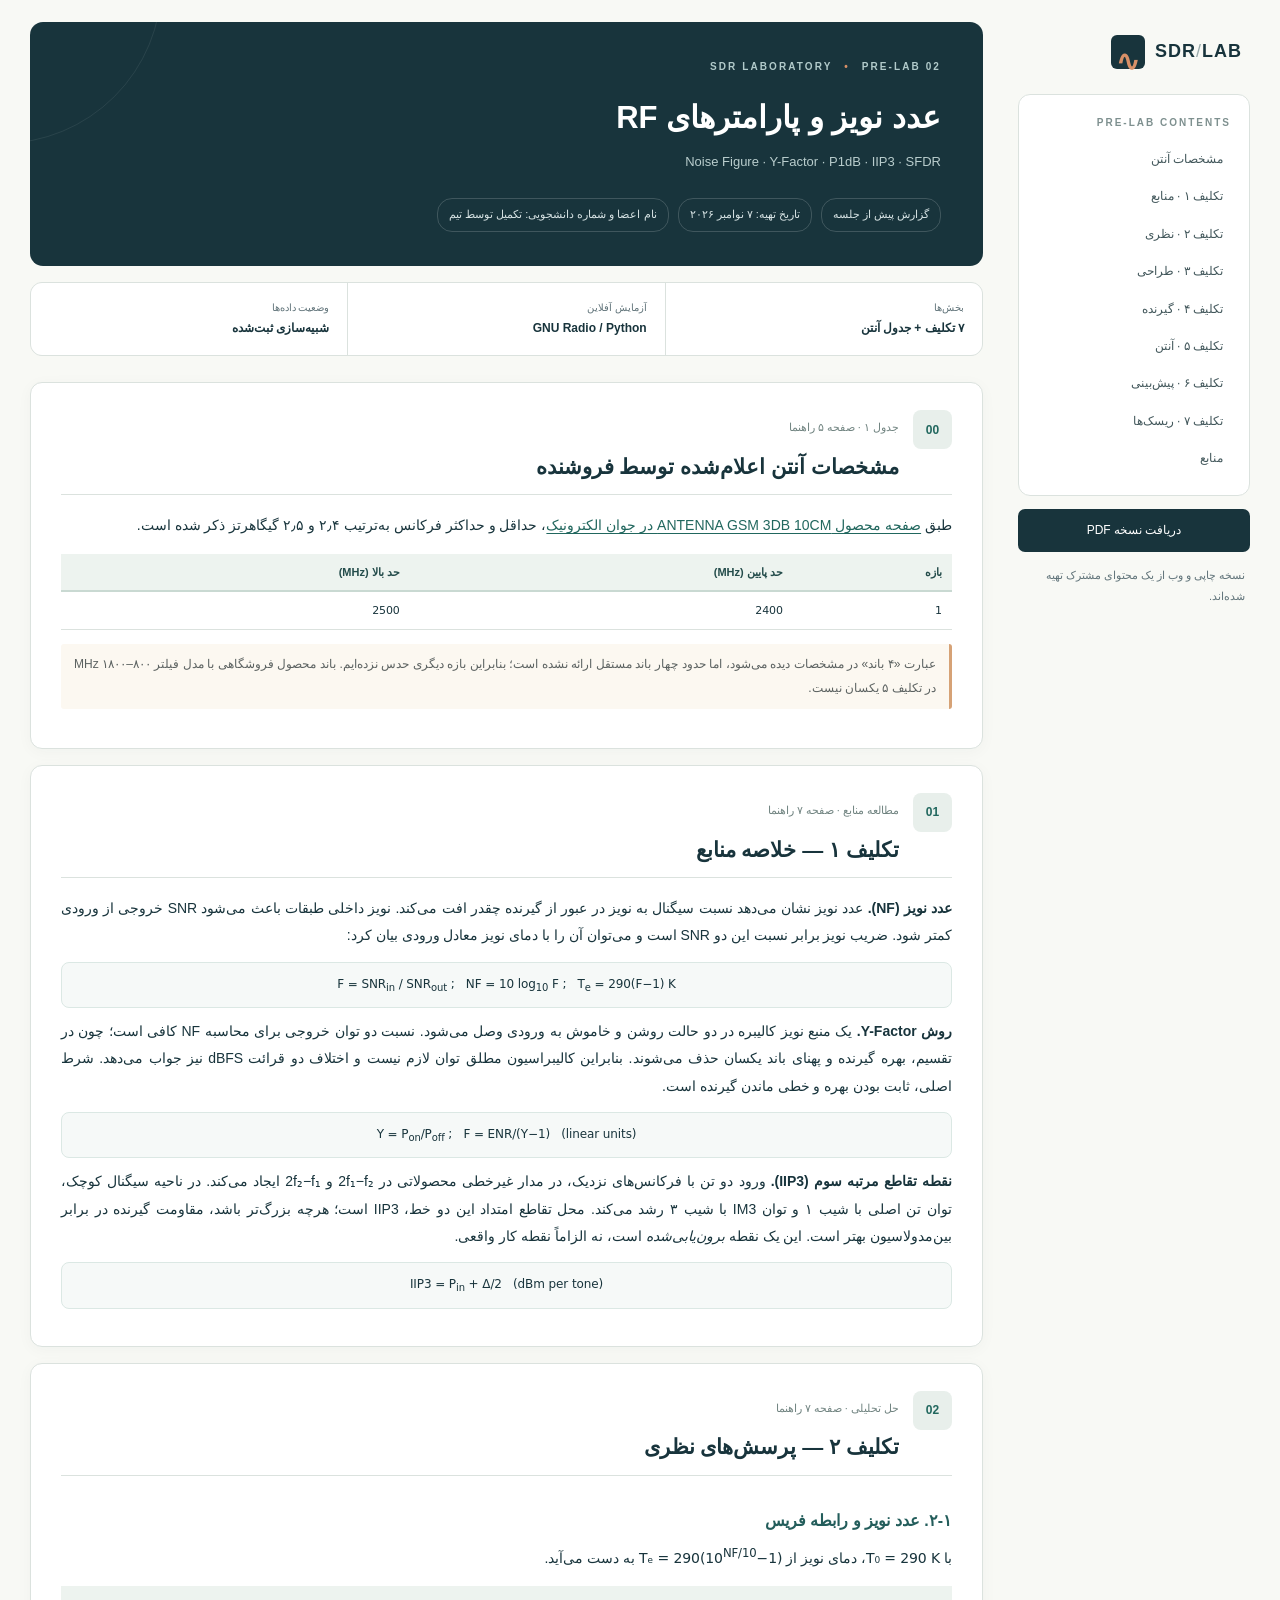
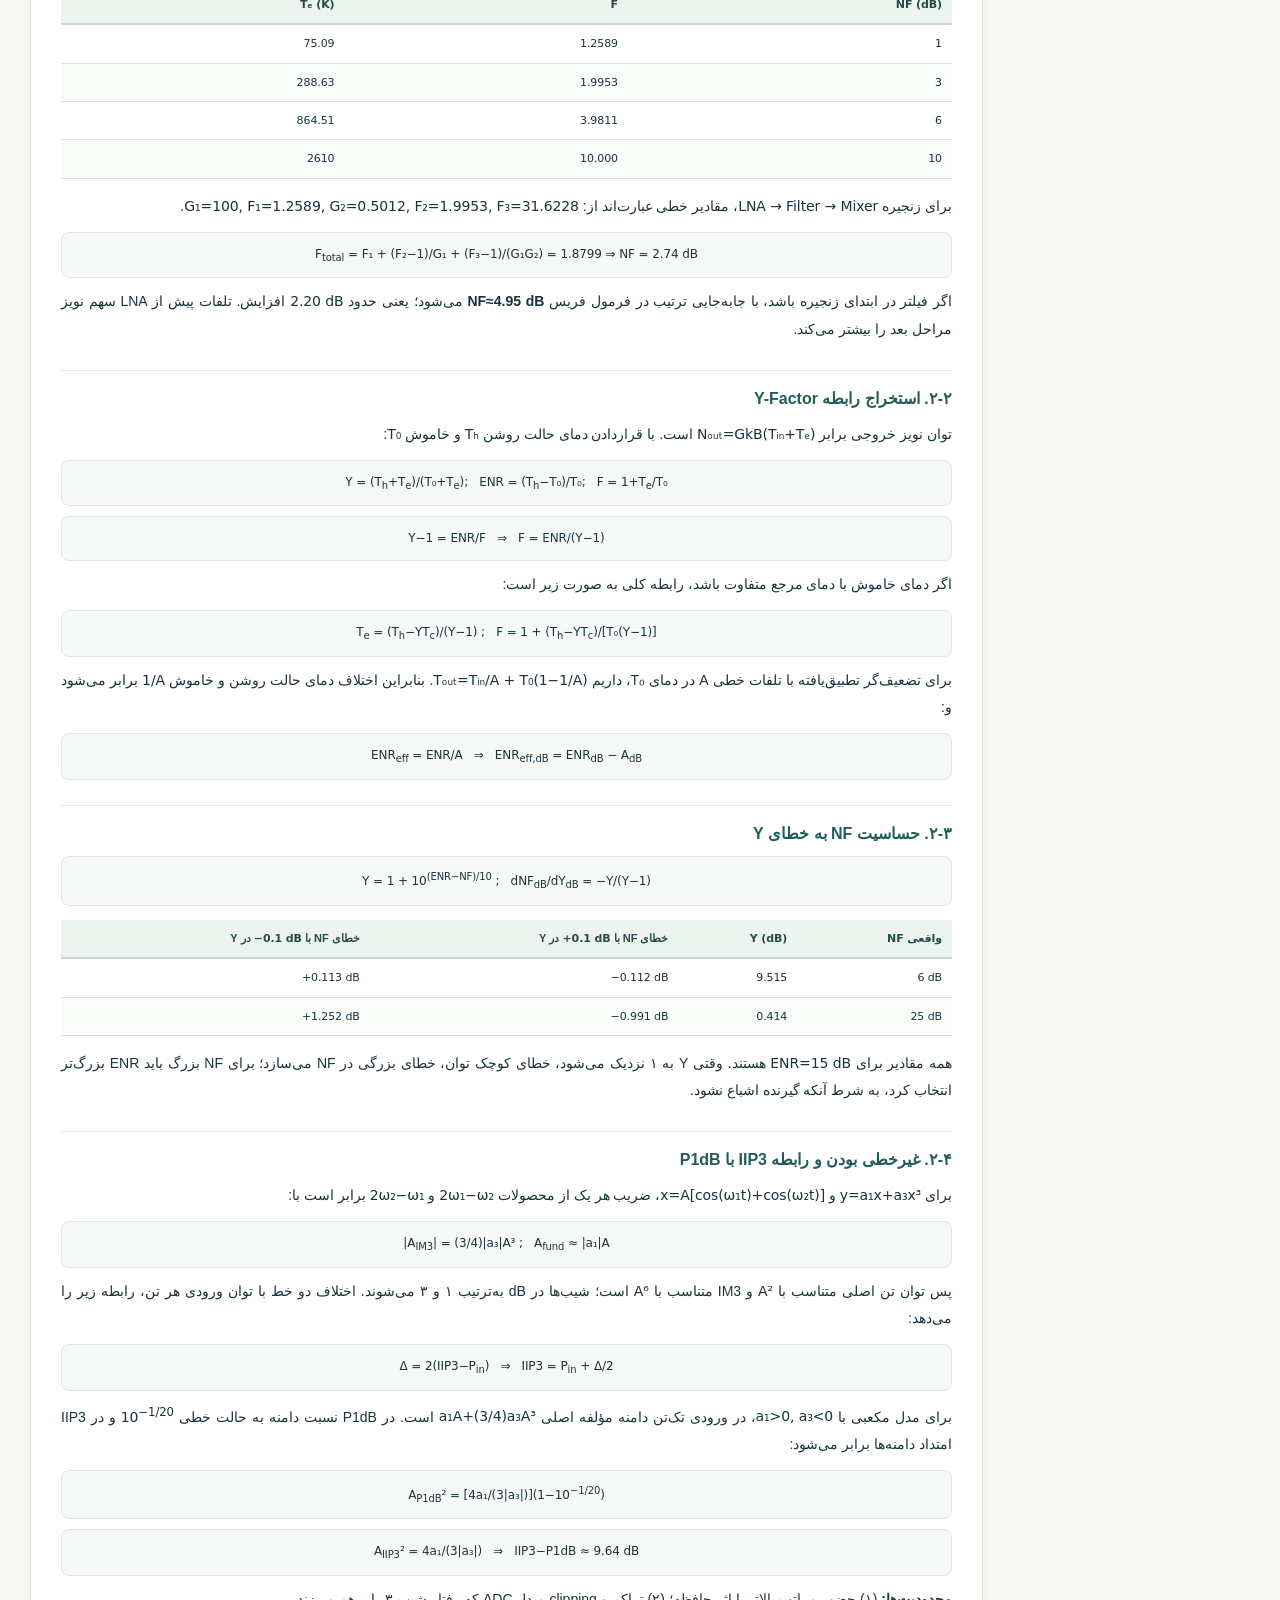
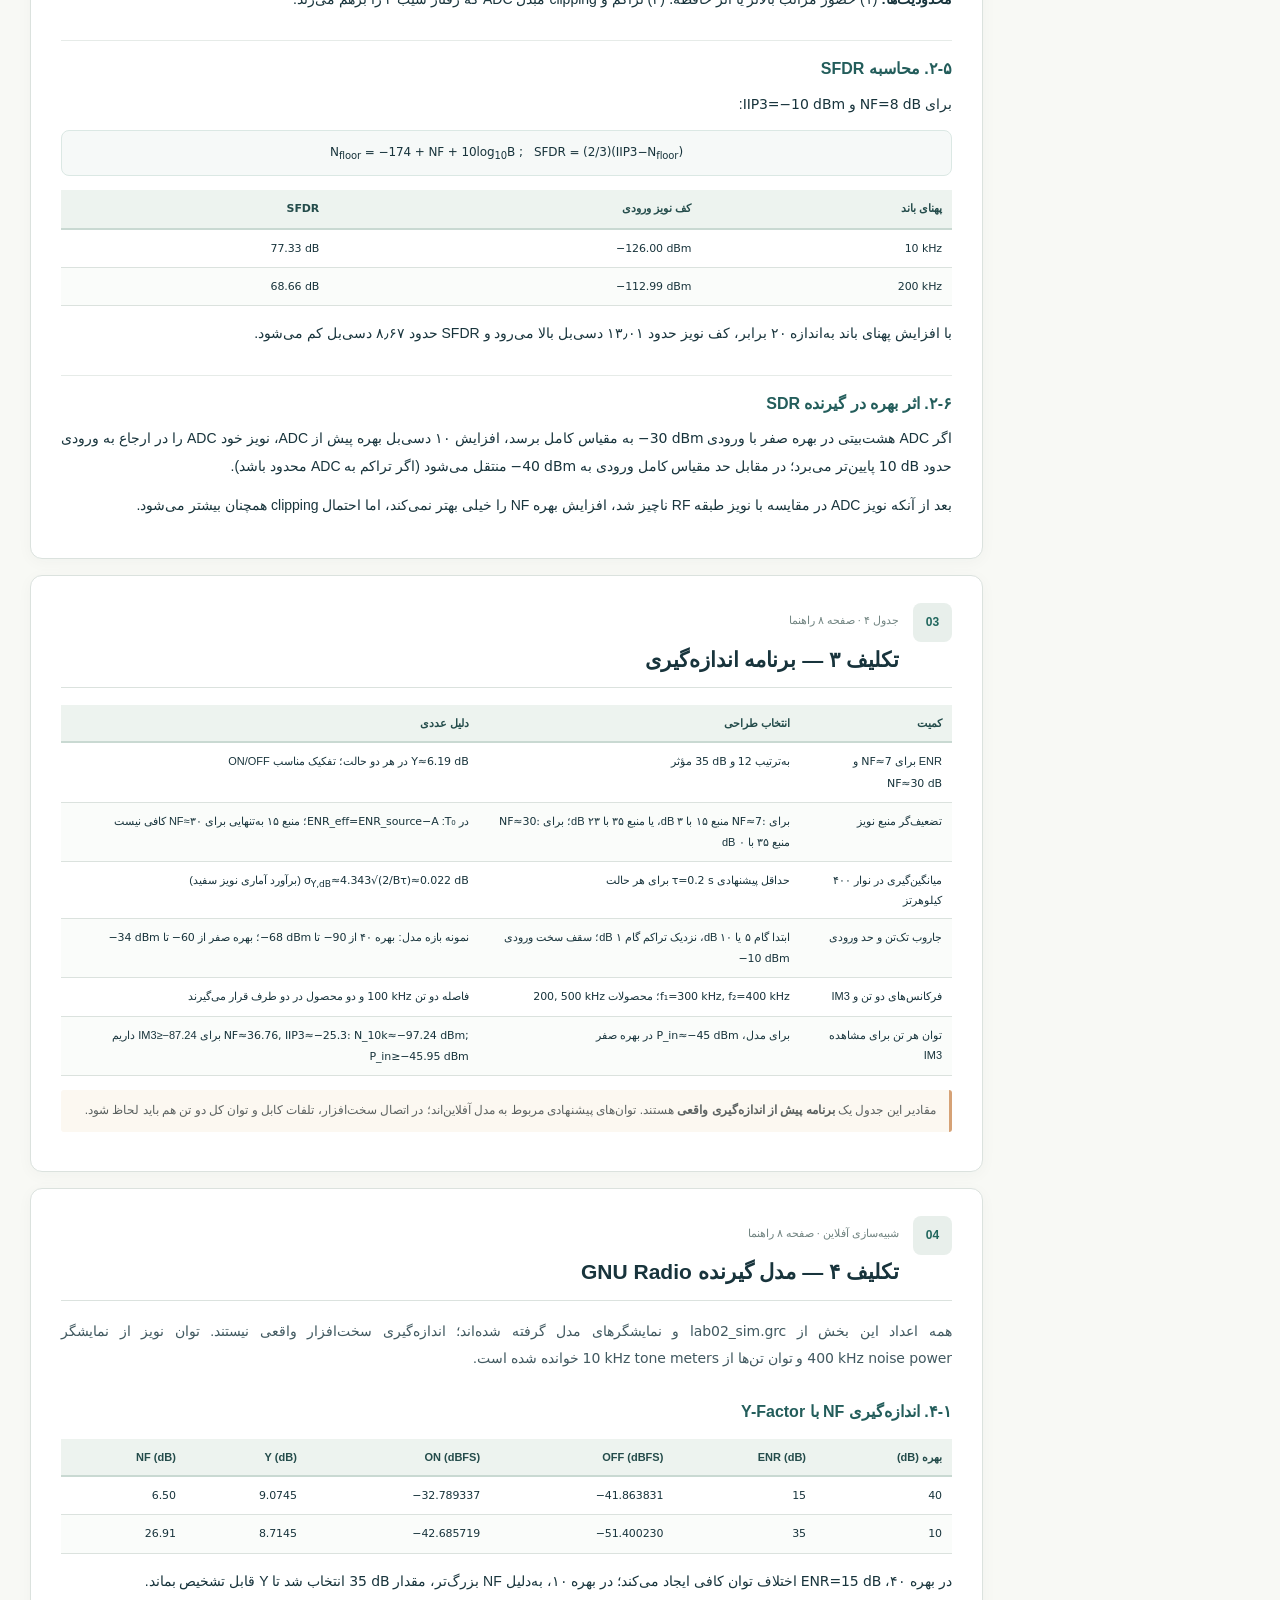
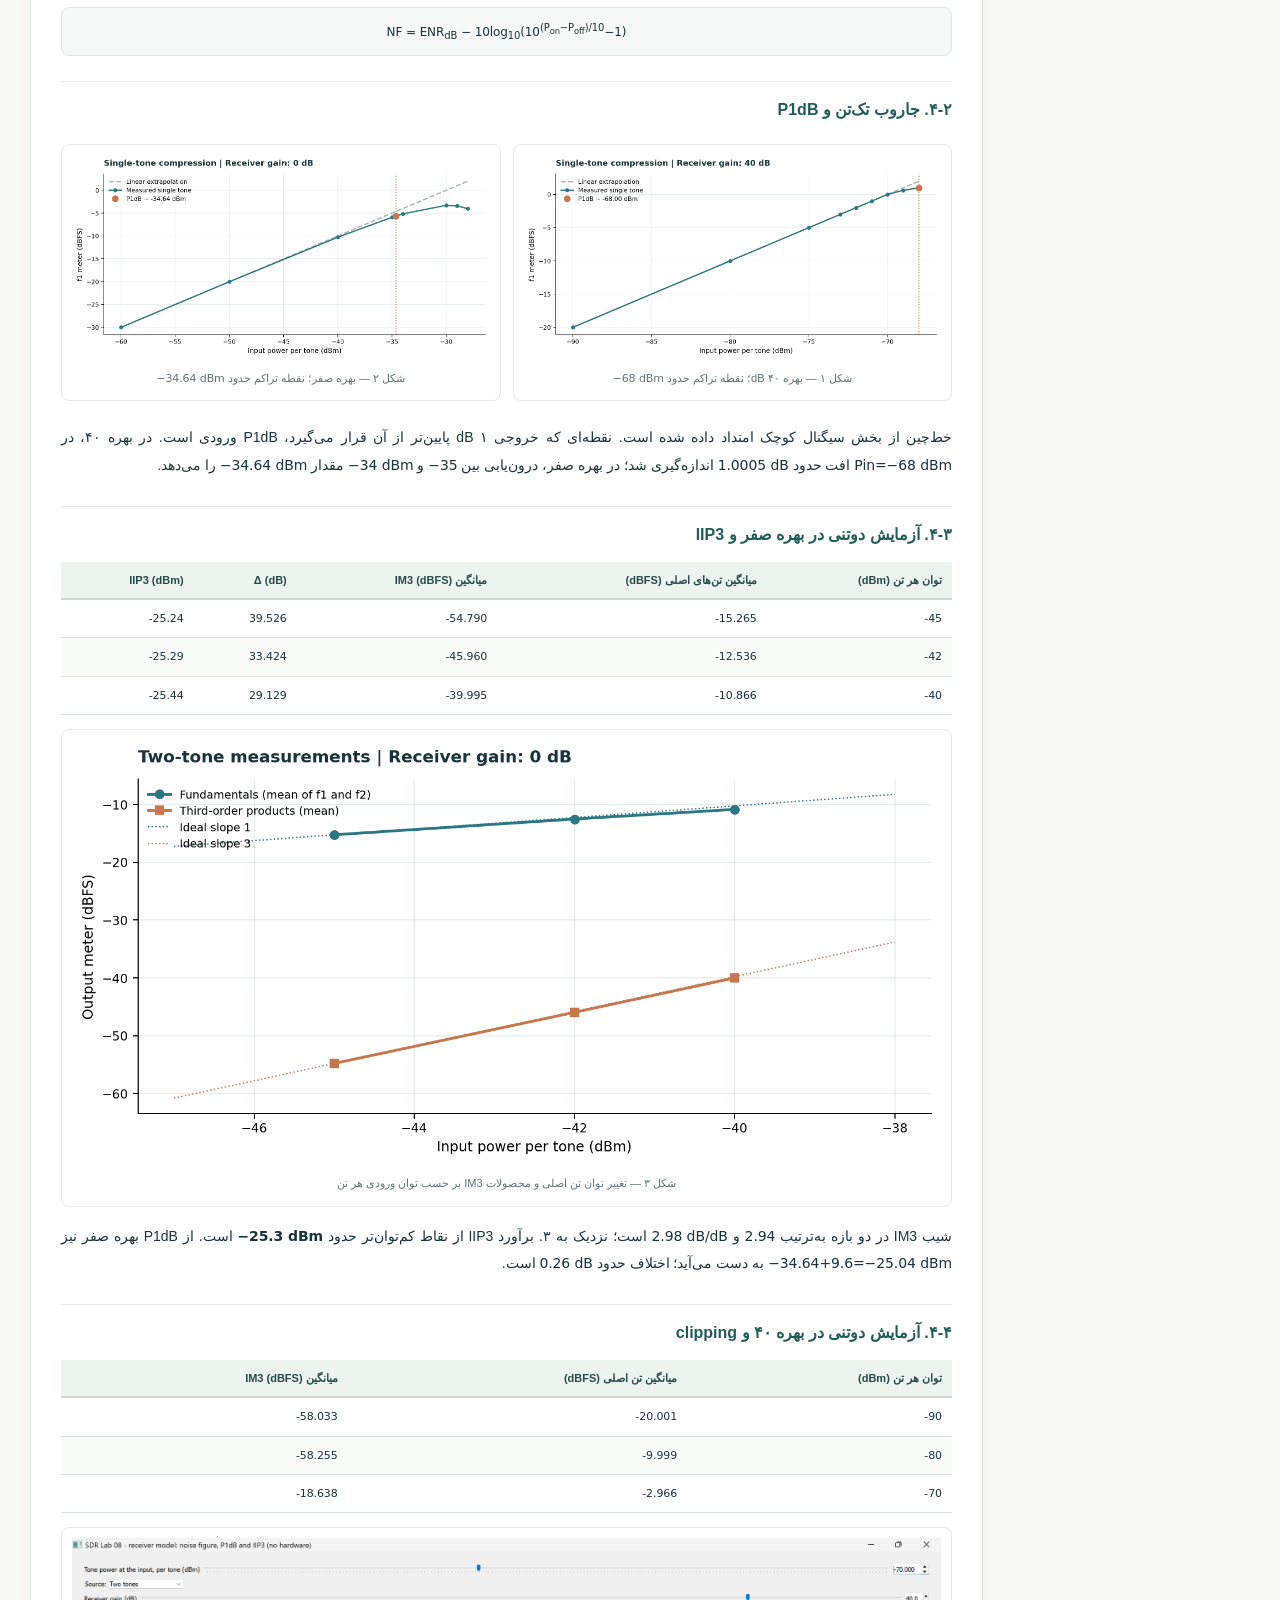
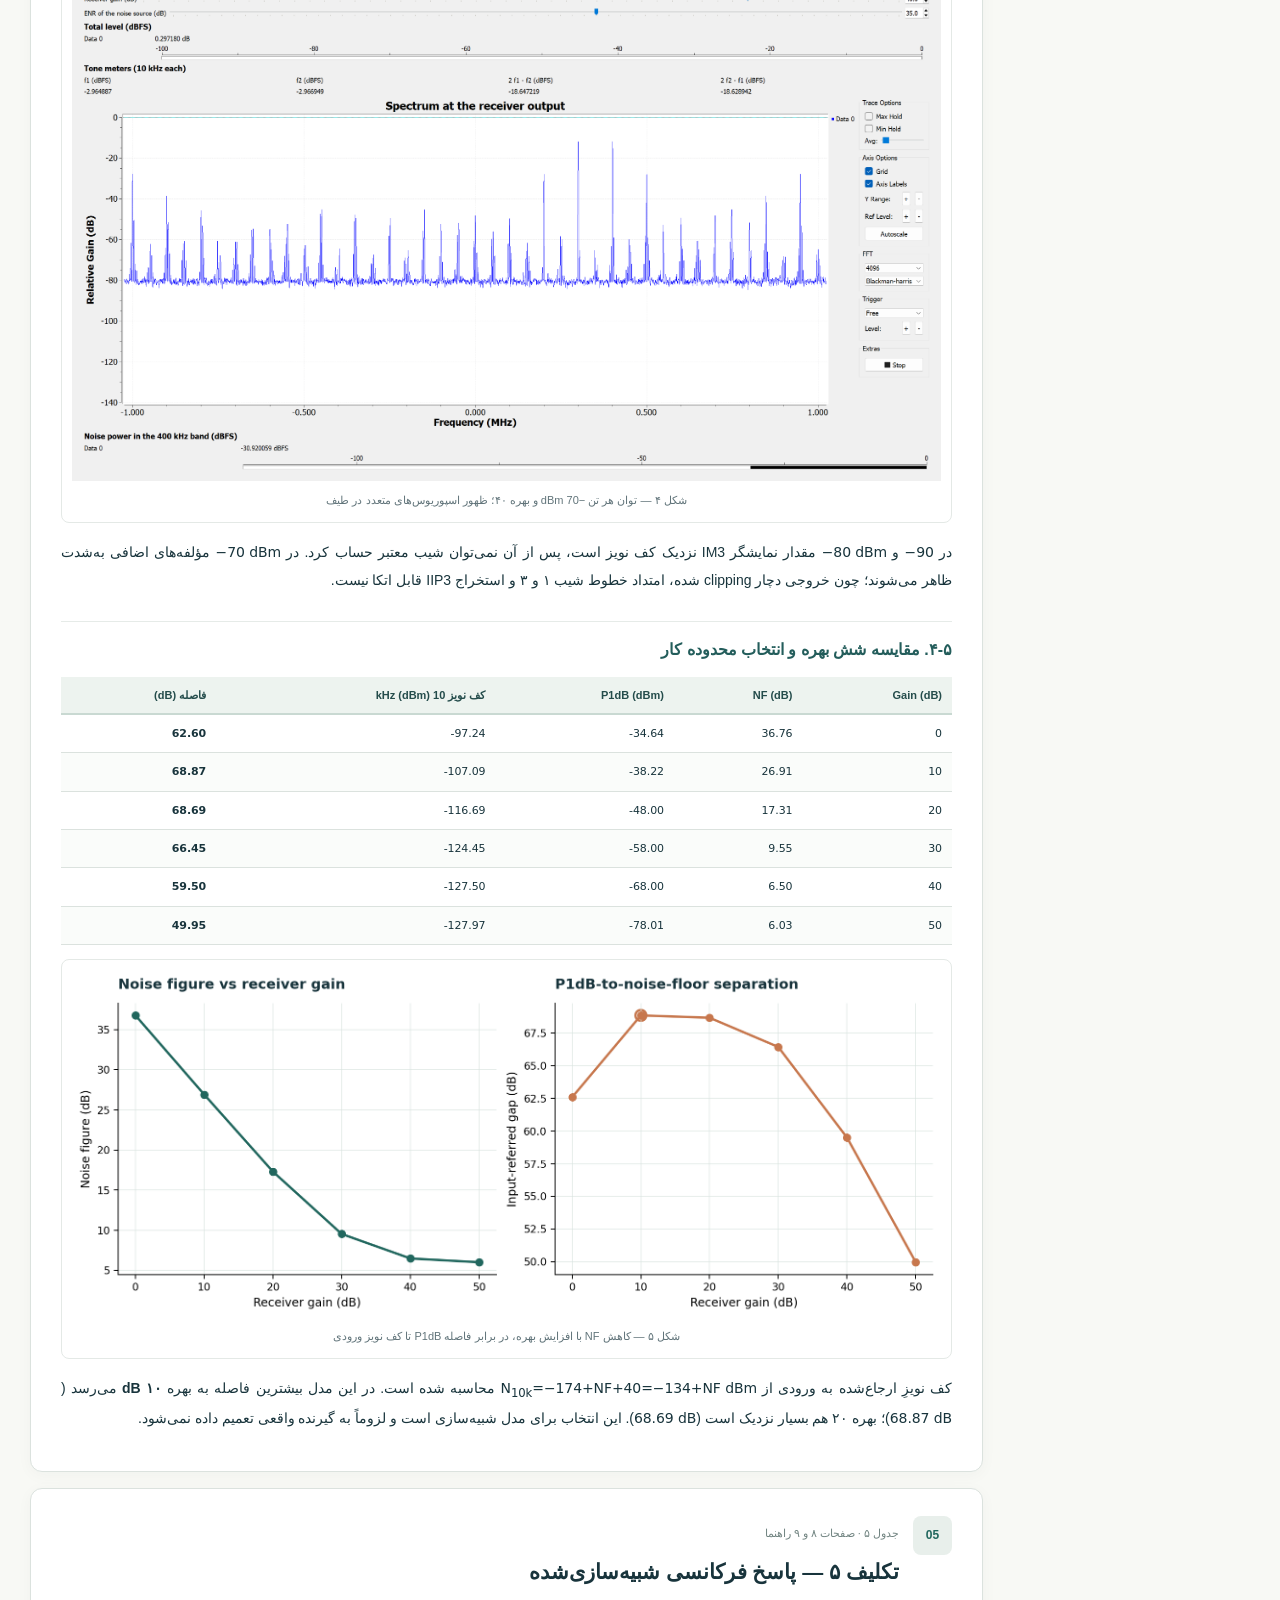
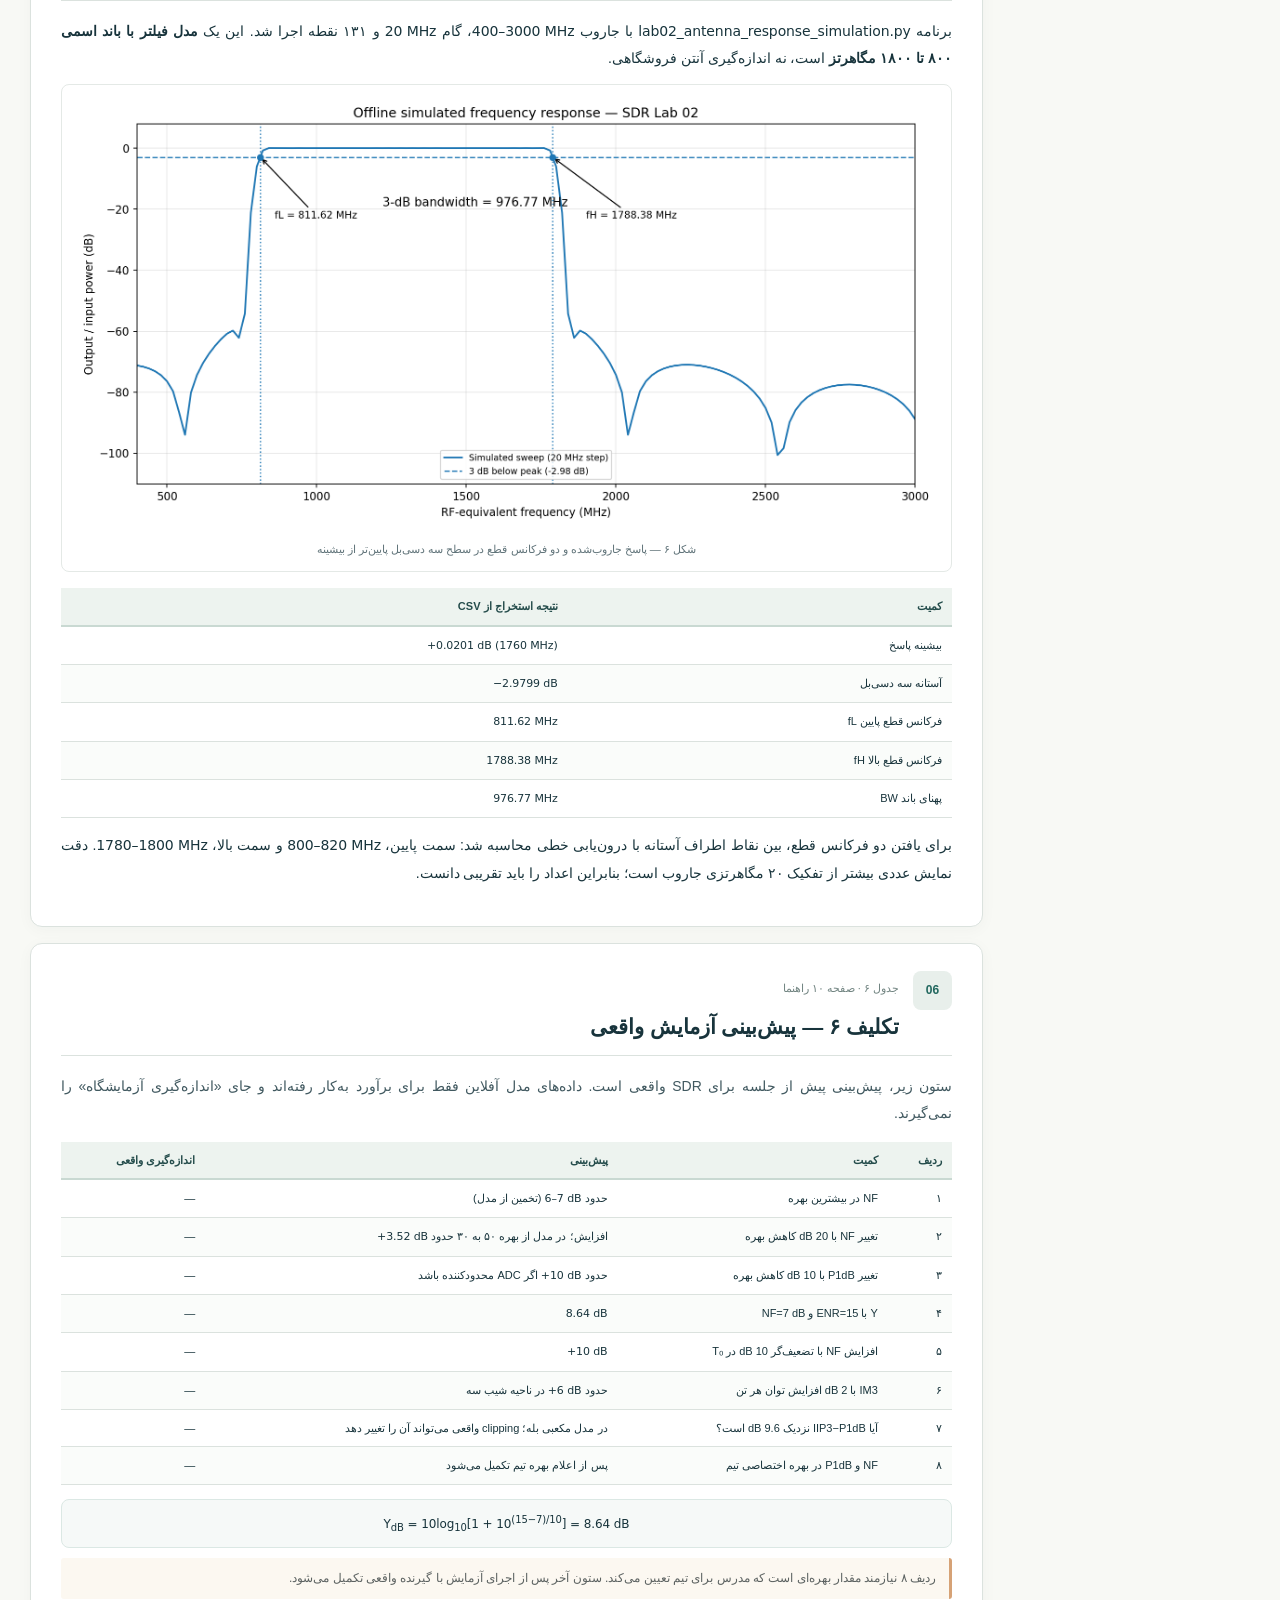
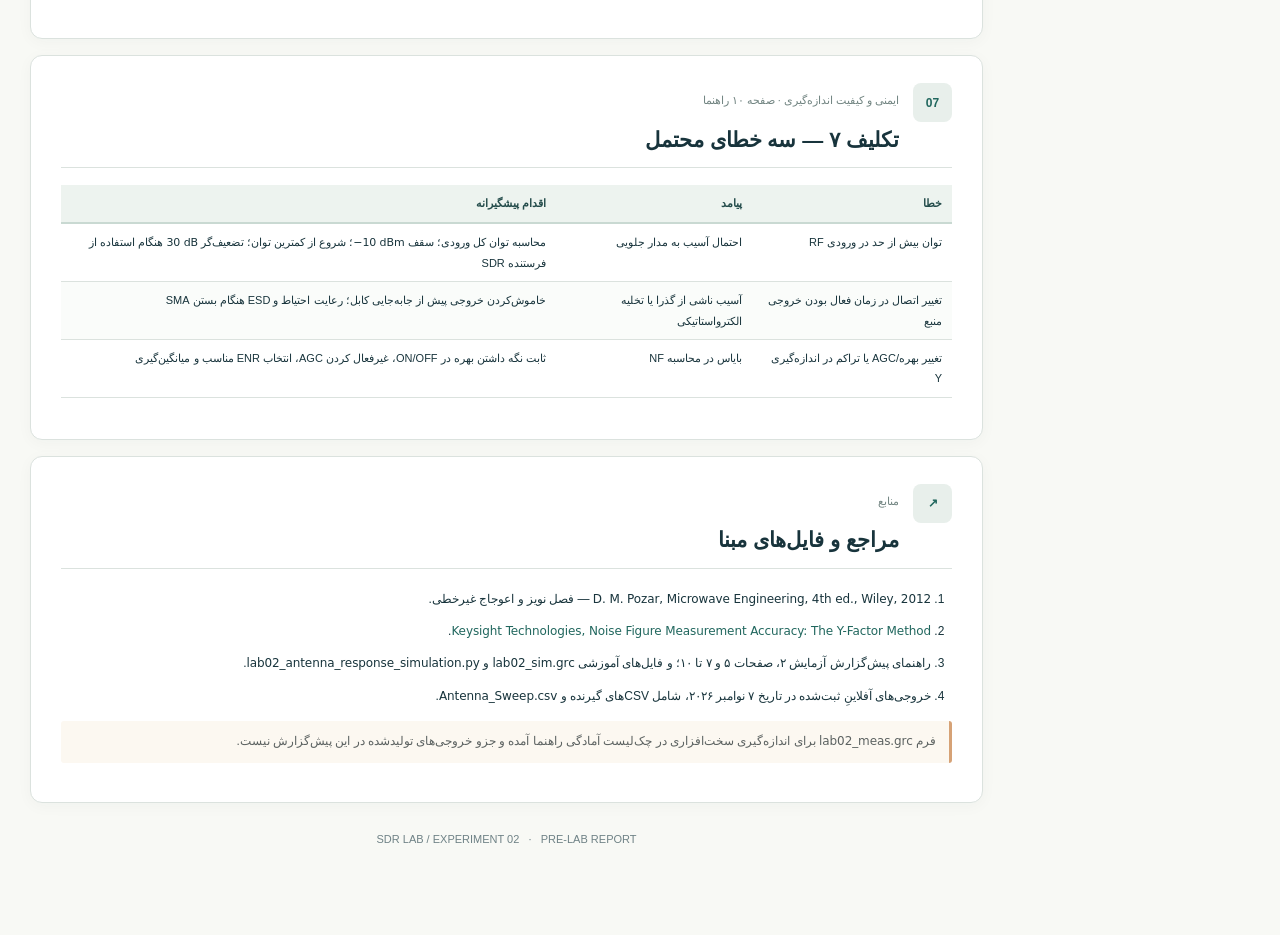
==== lab02/prelab.html @ 9bc0592b "Add Lab 02 pre-lab website" ====
<!doctype html>
<html lang="fa" dir="rtl"><head><meta charset="utf-8"><meta name="viewport" content="width=device-width,initial-scale=1">
<title>پیش‌گزارش آزمایش ۲ | SDR Lab</title>
<meta name="description" content="SDR Lab Experiment 02 pre-lab: Noise Figure, Y-Factor, P1dB, IIP3, SFDR and simulated antenna response.">
<style>
:root{--ink:#18343c;--ink2:#244850;--sea:#21675e;--warm:#d89067;--paper:#f8f9f5;--soft:#edf2ef;--rule:#dbe2de;--muted:#61747a}
*{box-sizing:border-box}html{scroll-behavior:smooth}body{margin:0;background:var(--paper);color:var(--ink);font:14px/1.95 "Noto Sans Arabic","Vazirmatn",Tahoma,sans-serif}
a{color:#21675e;text-underline-offset:3px}a:hover{color:#ad5e32}.ltr,.equation{font-family:"DejaVu Sans",Arial,sans-serif;direction:ltr;unicode-bidi:isolate;display:inline-block;letter-spacing:-.1px}.equation{display:block;text-align:center;max-width:100%;font-size:12px;line-height:1.9;white-space:normal;margin:10px 0;padding:10px 12px;border:1px solid #dbe8e4;background:#f6f9f8;border-radius:8px;overflow-wrap:anywhere}strong{font-weight:700}.shell{max-width:1280px;margin:auto;display:grid;grid-template-columns:232px minmax(0,1fr);gap:35px;padding:22px 30px 60px}.side{position:sticky;top:20px;height:max-content;display:flex;flex-direction:column;gap:13px}.brand{font-family:Arial,sans-serif;display:flex;align-items:center;gap:10px;padding:12px 8px;color:var(--ink);font-size:18px;font-weight:800;text-decoration:none;letter-spacing:1px;direction:ltr;justify-content:flex-end}.brand-mark{display:grid;place-items:center;background:var(--ink);color:var(--warm);border-radius:6px;width:34px;height:34px;font-size:28px}.brand span.dim{color:#99aaab;font-weight:400}.sidebox{background:white;border:1px solid var(--rule);padding:18px;border-radius:12px}.sidebox h3{font:700 10px/2 Arial,sans-serif;color:#7e908f;letter-spacing:2px;text-transform:uppercase;margin:0 0 9px;direction:ltr;text-align:right}.side nav{display:grid;gap:2px}.side nav a{padding:6px 8px;border-radius:5px;font-size:12px;color:#42575b;text-decoration:none}.side nav a:hover{background:#ebf2ed;color:var(--sea)}.linkbutton{display:block;background:var(--ink);padding:10px 12px;text-align:center;color:#fff;text-decoration:none;border-radius:7px;font-size:12px}.linkbutton:hover{background:var(--sea);color:#fff}.sidebar-note{font-size:11px;color:var(--muted);margin:0 5px}.report{min-width:0}.report-header{background:var(--ink);color:#fff;border-radius:13px;padding:38px 42px 34px;position:relative;overflow:hidden}.report-header:after{content:"";position:absolute;border:1px solid #ffffff13;border-radius:100%;width:320px;height:320px;left:-190px;top:-200px}.eyebrow{font:700 10px/1.3 Arial,sans-serif;letter-spacing:2.1px;color:#b1caca;direction:ltr;text-align:right;margin:0 0 19px}.eyebrow .bullet{color:var(--warm);padding:0 7px}.report-header h1{font-size:31px;font-weight:700;line-height:1.7;margin:0 0 5px}.report-eng{font:13px/1.8 Arial,sans-serif;color:#b9cdcd;direction:ltr;text-align:right;margin:0}.head-meta{display:flex;flex-wrap:wrap;gap:9px;margin-top:25px}.head-meta span{border:1px solid #ffffff2b;color:#d7e3e4;padding:5px 11px;border-radius:15px;font-size:11px}.overview{display:grid;grid-template-columns:repeat(3,1fr);gap:1px;background:var(--rule);border:1px solid var(--rule);border-radius:12px;overflow:hidden;margin:16px 0 26px}.overview>div{padding:15px 18px;background:#fff;display:flex;flex-direction:column}.overview small{color:var(--muted);font-size:10px}.overview strong{font-size:12px}.section{background:white;border:1px solid var(--rule);border-radius:12px;padding:27px 30px;margin:16px 0;box-shadow:0 3px 16px #1a343509}.section-header{display:flex;gap:14px;align-items:flex-start;border-bottom:1px solid var(--rule);padding-bottom:12px;margin-bottom:17px}.sec-id{font:700 12px/1.4 Arial,sans-serif;display:grid;place-items:center;background:#e8efeb;color:var(--sea);min-width:39px;height:39px;border-radius:8px;direction:ltr}.section h2{margin:1px 0 0;font-size:21px;line-height:1.5;color:var(--ink)}.kicker{margin:0;color:#718481;font-size:11px}.section h3{font-size:16px;line-height:1.6;color:#235d5b;margin:0 0 9px}.section p{margin:7px 0 12px;text-align:justify}.intro{color:#415960}.aside{border-right:3px solid #d6a276;padding:9px 13px;background:#fcf8f1;border-radius:3px;font-size:12px;color:#5c6261}.subsection{padding:15px 0;border-bottom:1px solid #e6ebe8}.subsection:first-of-type{padding-top:1px}.subsection:last-child{border-bottom:0;padding-bottom:0}.table-wrap{width:100%;overflow-x:auto;margin:14px 0}table{width:100%;border-collapse:collapse;font-size:11px;min-width:550px;line-height:1.85}th,td{border-bottom:1px solid var(--rule);padding:8px 10px;text-align:right;vertical-align:top}thead th{background:#edf3ef;font-weight:700;color:#244c4b;border-bottom:2px solid #c9d9d2}tbody tr:nth-child(even){background:#fafcfa}td .ltr{font-size:11px}.figure-grid{display:grid;grid-template-columns:1fr 1fr;gap:12px}.wide-figure,.figure-grid figure{margin:12px 0 16px;border:1px solid #e4e9e6;background:#fff;border-radius:8px;padding:10px}figure img{display:block;width:100%;height:auto}figcaption{font-size:11px;color:#61747a;margin:9px 4px 1px;text-align:center}ol.refs{padding-right:21px;font-size:12px;line-height:2.2}.refs li{margin:6px 0}.report-footer{font:11px/1.7 Arial,sans-serif;color:#6f8286;text-align:center;margin:27px auto;direction:ltr}.print-note{font-size:11px;color:#8a9c9b;text-align:center}
@media(max-width:1000px){.shell{grid-template-columns:1fr;gap:12px;padding:10px 15px}.side{position:static}.sidebox{padding:12px}.side nav{grid-template-columns:repeat(3,1fr)}.report-header{padding:26px}.section{padding:21px}.figure-grid{grid-template-columns:1fr}.overview{grid-template-columns:1fr 1fr 1fr}}
@media(max-width:620px){.side nav{grid-template-columns:1fr 1fr}.report-header h1{font-size:24px}.section h2{font-size:17px}.section h3{font-size:14px}.section{padding:16px}.overview{grid-template-columns:1fr}.table-wrap{margin:12px -3px}table{font-size:10px}}
@page{size:A4;margin:12mm 13mm 12mm;@bottom-right{content:"SDR LAB 02 | PRE-LAB";font-family:Arial;font-size:7pt;color:#9aa6a2} @bottom-left{content:counter(page);font-family:Arial;font-size:8pt;color:#95a4a3}}
@media print{body{background:#fff;font-size:10pt;line-height:1.7}.shell{display:block;padding:0;margin:0;max-width:none}.side,.print-note{display:none!important}.report-header{background:white!important;color:var(--ink);padding:0 0 9px;border-radius:0;border-bottom:2px solid #1d4c4d}.report-header:after{display:none}.eyebrow,.report-eng{color:#567a7a}.report-header h1{font-size:23pt;line-height:1.55}.head-meta{margin-top:10px}.head-meta span{color:var(--ink);border:1px solid #d2dcda;padding:3px 8px}.overview{margin:11px 0 15px;break-inside:avoid}.overview>div{padding:9px 12px}.section{border:0;border-radius:0;box-shadow:none;padding:5px 0;margin:12px 0;break-inside:auto}.section-header{margin-bottom:12px;break-after:avoid}.section h2{font-size:15.5pt}.section h3{font-size:12pt;break-after:avoid}.subsection{break-inside:auto}.subsection>h3{break-after:avoid}.section p{font-size:9.3pt;margin:5px 0 8px;line-height:1.7}.aside{font-size:8.5pt}.equation{font-size:9pt;margin:6px 0;padding:7px}.table-wrap{overflow:visible;margin:8px 0}table{min-width:0;font-size:8pt;line-height:1.5}td,th{padding:5px 7px}tr{break-inside:avoid}thead{display:table-header-group}.figure-grid{grid-template-columns:1fr 1fr;gap:8px}.figure-grid figure{padding:4px;break-inside:avoid}.wide-figure{padding:5px;break-inside:avoid}.wide-figure img{max-height:107mm;object-fit:contain}.figure-grid img{max-height:75mm;object-fit:contain}.figure-grid figcaption,figcaption{font-size:7.6pt}.references{font-size:8pt}.refs{font-size:9pt}.report-footer{font-size:8pt;margin-top:18px}}
</style></head><body>
<div class="shell"><aside class="side"><a class="brand" href="../index.html"><span class="brand-mark">∿</span><span>SDR<span class="dim">/</span>LAB</span></a><div class="sidebox"><h3>PRE-LAB CONTENTS</h3><nav>
<a href="#antenna">مشخصات آنتن</a><a href="#task1">تکلیف ۱ · منابع</a><a href="#task2">تکلیف ۲ · نظری</a><a href="#task3">تکلیف ۳ · طراحی</a><a href="#task4">تکلیف ۴ · گیرنده</a><a href="#task5">تکلیف ۵ · آنتن</a><a href="#task6">تکلیف ۶ · پیش‌بینی</a><a href="#task7">تکلیف ۷ · ریسک‌ها</a><a href="#references">منابع</a>
</nav></div><a class="linkbutton" href="prelab.pdf" download>دریافت نسخه PDF</a><p class="sidebar-note">نسخه چاپی و وب از یک محتوای مشترک تهیه شده‌اند.</p></aside>
<main class="report"><header class="report-header"><p class="eyebrow">SDR LABORATORY <span class="bullet">•</span> PRE-LAB 02</p>
<h1>عدد نویز و پارامترهای RF</h1><p class="report-eng">Noise Figure · Y-Factor · P1dB · IIP3 · SFDR</p>
<div class="head-meta"><span>گزارش پیش از جلسه</span><span>تاریخ تهیه: ۷ نوامبر ۲۰۲۶</span><span>نام اعضا و شماره دانشجویی: تکمیل توسط تیم</span></div>
</header><div class="overview"><div><small>بخش‌ها</small><strong>۷ تکلیف + جدول آنتن</strong></div><div><small>آزمایش آفلاین</small><strong>GNU Radio / Python</strong></div><div><small>وضعیت داده‌ها</small><strong>شبیه‌سازی ثبت‌شده</strong></div></div><section class="section" id="antenna"><div class="section-header"><span class="sec-id">00</span><div><p class="kicker">جدول ۱ · صفحه ۵ راهنما</p><h2>مشخصات آنتن اعلام‌شده توسط فروشنده</h2></div></div>
<p>طبق <a href="https://www.javanelec.com/shop/product/13139/non-brand/antenna-gsm-3db-10cm/">صفحه محصول ANTENNA GSM 3DB 10CM در جوان الکترونیک</a>، حداقل و حداکثر فرکانس به‌ترتیب ۲٫۴ و ۲٫۵ گیگاهرتز ذکر شده است.</p>
<div class="table-wrap"><table class=""><thead><tr><th>بازه</th><th>حد پایین (MHz)</th><th>حد بالا (MHz)</th></tr></thead><tbody><tr><td class=""><span class="ltr">1</span></td><td class=""><span class="ltr">2400</span></td><td class=""><span class="ltr">2500</span></td></tr></tbody></table></div><p class="aside">عبارت «۴ باند» در مشخصات دیده می‌شود، اما حدود چهار باند مستقل ارائه نشده است؛ بنابراین بازه دیگری حدس نزده‌ایم. باند محصول فروشگاهی با مدل فیلتر ۸۰۰–۱۸۰۰ MHz در تکلیف ۵ یکسان نیست.</p></section>
<section class="section" id="task1"><div class="section-header"><span class="sec-id">01</span><div><p class="kicker">مطالعه منابع · صفحه ۷ راهنما</p><h2>تکلیف ۱ — خلاصه منابع</h2></div></div>
<div class="textflow">
<p><strong>عدد نویز (NF).</strong> عدد نویز نشان می‌دهد نسبت سیگنال به نویز در عبور از گیرنده چقدر افت می‌کند. نویز داخلی طبقات باعث می‌شود SNR خروجی از ورودی کمتر شود. ضریب نویز برابر نسبت این دو SNR است و می‌توان آن را با دمای نویز معادل ورودی بیان کرد:</p>
<div class="equation" dir="ltr">F = SNR<sub>in</sub> / SNR<sub>out</sub> ; &nbsp; NF = 10 log<sub>10</sub> F ; &nbsp; T<sub>e</sub> = 290(F−1) K</div>
<p><strong>روش Y-Factor.</strong> یک منبع نویز کالیبره در دو حالت روشن و خاموش به ورودی وصل می‌شود. نسبت دو توان خروجی برای محاسبه NF کافی است؛ چون در تقسیم، بهره گیرنده و پهنای باند یکسان حذف می‌شوند. بنابراین کالیبراسیون مطلق توان لازم نیست و اختلاف دو قرائت dBFS نیز جواب می‌دهد. شرط اصلی، ثابت بودن بهره و خطی ماندن گیرنده است.</p>
<div class="equation" dir="ltr">Y = P<sub>on</sub>/P<sub>off</sub> ; &nbsp; F = ENR/(Y−1)  &nbsp; (linear units)</div>
<p><strong>نقطه تقاطع مرتبه سوم (IIP3).</strong> ورود دو تن با فرکانس‌های نزدیک، در مدار غیرخطی محصولاتی در 2f₁−f₂ و 2f₂−f₁ ایجاد می‌کند. در ناحیه سیگنال کوچک، توان تن اصلی با شیب ۱ و توان IM3 با شیب ۳ رشد می‌کند. محل تقاطع امتداد این دو خط، IIP3 است؛ هرچه بزرگ‌تر باشد، مقاومت گیرنده در برابر بین‌مدولاسیون بهتر است. این یک نقطه <em>برون‌یابی‌شده</em> است، نه الزاماً نقطه کار واقعی.</p>
<div class="equation" dir="ltr">IIP3 = P<sub>in</sub> + Δ/2  &nbsp; (dBm per tone)</div>
</div></section><section class="section" id="task2"><div class="section-header"><span class="sec-id">02</span><div><p class="kicker">حل تحلیلی · صفحه ۷ راهنما</p><h2>تکلیف ۲ — پرسش‌های نظری</h2></div></div><div class="subsection"><h3>۲-۱. عدد نویز و رابطه فریس</h3>
<p>با <span class="ltr">T₀ = 290 K</span>، دمای نویز از <span class="ltr">Tₑ = 290(10<sup>NF/10</sup>−1)</span> به دست می‌آید.</p>
<div class="table-wrap"><table class=""><thead><tr><th><span class="ltr">NF (dB)</span></th><th><span class="ltr">F</span></th><th><span class="ltr">Tₑ (K)</span></th></tr></thead><tbody><tr><td class=""><span class="ltr">1</span></td><td class=""><span class="ltr">1.2589</span></td><td class=""><span class="ltr">75.09</span></td></tr><tr><td class=""><span class="ltr">3</span></td><td class=""><span class="ltr">1.9953</span></td><td class=""><span class="ltr">288.63</span></td></tr><tr><td class=""><span class="ltr">6</span></td><td class=""><span class="ltr">3.9811</span></td><td class=""><span class="ltr">864.51</span></td></tr><tr><td class=""><span class="ltr">10</span></td><td class=""><span class="ltr">10.000</span></td><td class=""><span class="ltr">2610</span></td></tr></tbody></table></div>
<p>برای زنجیره <span class="ltr">LNA → Filter → Mixer</span>، مقادیر خطی عبارت‌اند از: <span class="ltr">G₁=100, F₁=1.2589, G₂=0.5012, F₂=1.9953, F₃=31.6228</span>.</p>
<div class="equation" dir="ltr">F<sub>total</sub> = F₁ + (F₂−1)/G₁ + (F₃−1)/(G₁G₂) = 1.8799  ⇒  NF = 2.74 dB</div>
<p>اگر فیلتر در ابتدای زنجیره باشد، با جابه‌جایی ترتیب در فرمول فریس <strong>NF≈4.95 dB</strong> می‌شود؛ یعنی حدود <span class="ltr">2.20 dB</span> افزایش. تلفات پیش از LNA سهم نویز مراحل بعد را بیشتر می‌کند.</p></div><div class="subsection"><h3>۲-۲. استخراج رابطه Y-Factor</h3><p>توان نویز خروجی برابر <span class="ltr">Nₒᵤₜ=GkB(Tᵢₙ+Tₑ)</span> است. با قراردادن دمای حالت روشن <span class="ltr">Tₕ</span> و خاموش <span class="ltr">T₀</span>:</p>
<div class="equation" dir="ltr">Y = (T<sub>h</sub>+T<sub>e</sub>)/(T₀+T<sub>e</sub>); &nbsp; ENR = (T<sub>h</sub>−T₀)/T₀; &nbsp; F = 1+T<sub>e</sub>/T₀</div><div class="equation" dir="ltr">Y−1 = ENR/F &nbsp; ⇒ &nbsp; F = ENR/(Y−1)</div>
<p>اگر دمای خاموش با دمای مرجع متفاوت باشد، رابطه کلی به صورت زیر است:</p>
<div class="equation" dir="ltr">T<sub>e</sub> = (T<sub>h</sub>−YT<sub>c</sub>)/(Y−1) ; &nbsp; F = 1 + (T<sub>h</sub>−YT<sub>c</sub>)/[T₀(Y−1)]</div>
<p>برای تضعیف‌گر تطبیق‌یافته با تلفات خطی A در دمای T₀، داریم <span class="ltr">Tₒᵤₜ=Tᵢₙ/A + T₀(1−1/A)</span>. بنابراین اختلاف دمای حالت روشن و خاموش <span class="ltr">1/A</span> برابر می‌شود و:</p>
<div class="equation" dir="ltr">ENR<sub>eff</sub> = ENR/A &nbsp; ⇒ &nbsp; ENR<sub>eff,dB</sub> = ENR<sub>dB</sub> − A<sub>dB</sub></div></div><div class="subsection"><h3>۲-۳. حساسیت NF به خطای Y</h3>
<div class="equation" dir="ltr">Y = 1 + 10<sup>(ENR−NF)/10</sup> ; &nbsp; dNF<sub>dB</sub>/dY<sub>dB</sub> = −Y/(Y−1)</div><div class="table-wrap"><table class=""><thead><tr><th><span class="ltr">NF واقعی</span></th><th><span class="ltr">Y (dB)</span></th><th>خطای NF با <span class="ltr">+0.1 dB</span> در Y</th><th>خطای NF با <span class="ltr">−0.1 dB</span> در Y</th></tr></thead><tbody><tr><td class=""><span class="ltr">6 dB</span></td><td class=""><span class="ltr">9.515</span></td><td class=""><span class="ltr">−0.112 dB</span></td><td class=""><span class="ltr">+0.113 dB</span></td></tr><tr><td class=""><span class="ltr">25 dB</span></td><td class=""><span class="ltr">0.414</span></td><td class=""><span class="ltr">−0.991 dB</span></td><td class=""><span class="ltr">+1.252 dB</span></td></tr></tbody></table></div>
<p>همه مقادیر برای <span class="ltr">ENR=15 dB</span> هستند. وقتی Y به ۱ نزدیک می‌شود، خطای کوچک توان، خطای بزرگی در NF می‌سازد؛ برای NF بزرگ باید ENR بزرگ‌تر انتخاب کرد، به شرط آنکه گیرنده اشباع نشود.</p></div><div class="subsection"><h3>۲-۴. غیرخطی بودن و رابطه IIP3 با P1dB</h3>
<p>برای <span class="ltr">y=a₁x+a₃x³</span> و <span class="ltr">x=A[cos(ω₁t)+cos(ω₂t)]</span>، ضریب هر یک از محصولات <span class="ltr">2ω₁−ω₂</span> و <span class="ltr">2ω₂−ω₁</span> برابر است با:</p>
<div class="equation" dir="ltr">|A<sub>IM3</sub>| = (3/4)|a₃|A³ ; &nbsp; A<sub>fund</sub> ≈ |a₁|A</div>
<p>پس توان تن اصلی متناسب با <span class="ltr">A²</span> و IM3 متناسب با <span class="ltr">A⁶</span> است؛ شیب‌ها در dB به‌ترتیب ۱ و ۳ می‌شوند. اختلاف دو خط با توان ورودی هر تن، رابطه زیر را می‌دهد:</p>
<div class="equation" dir="ltr">Δ = 2(IIP3−P<sub>in</sub>) &nbsp; ⇒ &nbsp; IIP3 = P<sub>in</sub> + Δ/2</div>
<p>برای مدل مکعبی با <span class="ltr">a₁&gt;0, a₃&lt;0</span>، در ورودی تک‌تن دامنه مؤلفه اصلی <span class="ltr">a₁A+(3/4)a₃A³</span> است. در P1dB نسبت دامنه به حالت خطی <span class="ltr">10<sup>−1/20</sup></span> و در IIP3 امتداد دامنه‌ها برابر می‌شود:</p>
<div class="equation" dir="ltr">A<sub>P1dB</sub>² = [4a₁/(3|a₃|)](1−10<sup>−1/20</sup>)</div><div class="equation" dir="ltr">A<sub>IIP3</sub>² = 4a₁/(3|a₃|) &nbsp; ⇒ &nbsp; IIP3−P1dB ≈ 9.64 dB</div>
<p><strong>محدودیت‌ها:</strong> (۱) حضور مراتب بالاتر یا اثر حافظه؛ (۲) تراکم و clipping مبدل ADC که رفتار شیب ۳ را برهم می‌زند.</p></div><div class="subsection"><h3>۲-۵. محاسبه SFDR</h3><p>برای <span class="ltr">NF=8 dB</span> و <span class="ltr">IIP3=−10 dBm</span>:</p>
<div class="equation" dir="ltr">N<sub>floor</sub> = −174 + NF + 10log<sub>10</sub>B ; &nbsp; SFDR = (2/3)(IIP3−N<sub>floor</sub>)</div><div class="table-wrap"><table class=""><thead><tr><th>پهنای باند</th><th>کف نویز ورودی</th><th><span class="ltr">SFDR</span></th></tr></thead><tbody><tr><td class=""><span class="ltr">10 kHz</span></td><td class=""><span class="ltr">−126.00 dBm</span></td><td class=""><span class="ltr">77.33 dB</span></td></tr><tr><td class=""><span class="ltr">200 kHz</span></td><td class=""><span class="ltr">−112.99 dBm</span></td><td class=""><span class="ltr">68.66 dB</span></td></tr></tbody></table></div>
<p>با افزایش پهنای باند به‌اندازه ۲۰ برابر، کف نویز حدود ۱۳٫۰۱ دسی‌بل بالا می‌رود و SFDR حدود ۸٫۶۷ دسی‌بل کم می‌شود.</p></div><div class="subsection"><h3>۲-۶. اثر بهره در گیرنده SDR</h3>
<p>اگر ADC هشت‌بیتی در بهره صفر با ورودی <span class="ltr">−30 dBm</span> به مقیاس کامل برسد، افزایش ۱۰ دسی‌بل بهره پیش از ADC، نویز خود ADC را در ارجاع به ورودی حدود <span class="ltr">10 dB</span> پایین‌تر می‌برد؛ در مقابل حد مقیاس کامل ورودی به <span class="ltr">−40 dBm</span> منتقل می‌شود (اگر تراکم به ADC محدود باشد).</p>
<p>بعد از آنکه نویز ADC در مقایسه با نویز طبقه RF ناچیز شد، افزایش بهره NF را خیلی بهتر نمی‌کند، اما احتمال clipping همچنان بیشتر می‌شود.</p></div></section><section class="section" id="task3"><div class="section-header"><span class="sec-id">03</span><div><p class="kicker">جدول ۴ · صفحه ۸ راهنما</p><h2>تکلیف ۳ — برنامه اندازه‌گیری</h2></div></div>
<div class="table-wrap"><table class=""><thead><tr><th>کمیت</th><th>انتخاب طراحی</th><th>دلیل عددی</th></tr></thead><tbody><tr><td class="">ENR برای <span class="ltr">NF≈7</span> و <span class="ltr">NF≈30 dB</span></td><td class="">به‌ترتیب <span class="ltr">12</span> و <span class="ltr">35 dB</span> مؤثر</td><td class=""><span class="ltr">Y≈6.19 dB</span> در هر دو حالت؛ تفکیک مناسب ON/OFF</td></tr><tr><td class="">تضعیف‌گر منبع نویز</td><td class="">برای <span class="ltr">NF≈7:</span> منبع ۱۵ با ۳ dB، یا منبع ۳۵ با ۲۳ dB؛ برای <span class="ltr">NF≈30:</span> منبع ۳۵ با ۰ dB</td><td class="">در <span class="ltr">T₀</span>: <span class="ltr">ENR_eff=ENR_source−A</span>؛ منبع ۱۵ به‌تنهایی برای NF≈۳۰ کافی نیست</td></tr><tr><td class="">میانگین‌گیری در نوار ۴۰۰ کیلوهرتز</td><td class="">حداقل پیشنهادی <span class="ltr">τ=0.2 s</span> برای هر حالت</td><td class=""><span class="ltr">σ<sub>Y,dB</sub>≈4.343√(2/Bτ)≈0.022 dB</span> (برآورد آماری نویز سفید)</td></tr><tr><td class="">جاروب تک‌تن و حد ورودی</td><td class="">ابتدا گام ۵ یا ۱۰ dB، نزدیک تراکم گام ۱ dB؛ سقف سخت ورودی <span class="ltr">−10 dBm</span></td><td class="">نمونه بازه مدل: بهره ۴۰ از <span class="ltr">−90</span> تا <span class="ltr">−68 dBm</span>؛ بهره صفر از <span class="ltr">−60</span> تا <span class="ltr">−34 dBm</span></td></tr><tr><td class="">فرکانس‌های دو تن و IM3</td><td class=""><span class="ltr">f₁=300 kHz, f₂=400 kHz</span>؛ محصولات <span class="ltr">200, 500 kHz</span></td><td class="">فاصله دو تن <span class="ltr">100 kHz</span> و دو محصول در دو طرف قرار می‌گیرند</td></tr><tr><td class="">توان هر تن برای مشاهده IM3</td><td class="">برای مدل، <span class="ltr">P_in≈−45 dBm</span> در بهره صفر</td><td class=""><span class="ltr">NF≈36.76, IIP3≈−25.3: N_10k≈−97.24 dBm;</span> برای IM3≥−87.24 داریم <span class="ltr">P_in≥−45.95 dBm</span></td></tr></tbody></table></div>
<p class="aside">مقادیر این جدول یک <strong>برنامه پیش از اندازه‌گیری واقعی</strong> هستند. توان‌های پیشنهادی مربوط به مدل آفلاین‌اند؛ در اتصال سخت‌افزار، تلفات کابل و توان کل دو تن هم باید لحاظ شود.</p></section><section class="section" id="task4"><div class="section-header"><span class="sec-id">04</span><div><p class="kicker">شبیه‌سازی آفلاین · صفحه ۸ راهنما</p><h2>تکلیف ۴ — مدل گیرنده GNU Radio</h2></div></div>
<p class="intro">همه اعداد این بخش از <span class="ltr">lab02_sim.grc</span> و نمایشگرهای مدل گرفته شده‌اند؛ اندازه‌گیری سخت‌افزار واقعی نیستند. توان نویز از نمایشگر <span class="ltr">400 kHz noise power</span> و توان تن‌ها از <span class="ltr">10 kHz tone meters</span> خوانده شده است.</p>
<div class="subsection"><h3>۴-۱. اندازه‌گیری NF با Y-Factor</h3>
<div class="table-wrap"><table class=""><thead><tr><th>بهره (dB)</th><th>ENR (dB)</th><th>OFF (dBFS)</th><th>ON (dBFS)</th><th>Y (dB)</th><th>NF (dB)</th></tr></thead><tbody><tr><td class=""><span class="ltr">40</span></td><td class=""><span class="ltr">15</span></td><td class=""><span class="ltr">−41.863831</span></td><td class=""><span class="ltr">−32.789337</span></td><td class=""><span class="ltr">9.0745</span></td><td class=""><span class="ltr">6.50</span></td></tr><tr><td class=""><span class="ltr">10</span></td><td class=""><span class="ltr">35</span></td><td class=""><span class="ltr">−51.400230</span></td><td class=""><span class="ltr">−42.685719</span></td><td class=""><span class="ltr">8.7145</span></td><td class=""><span class="ltr">26.91</span></td></tr></tbody></table></div>
<p>در بهره ۴۰، <span class="ltr">ENR=15 dB</span> اختلاف توان کافی ایجاد می‌کند؛ در بهره ۱۰، به‌دلیل NF بزرگ‌تر، مقدار <span class="ltr">35 dB</span> انتخاب شد تا Y قابل تشخیص بماند.</p>
<div class="equation" dir="ltr">NF = ENR<sub>dB</sub> − 10log<sub>10</sub>(10<sup>(P<sub>on</sub>−P<sub>off</sub>)/10</sup>−1)</div>
</div><div class="subsection"><h3>۴-۲. جاروب تک‌تن و P1dB</h3>
<div class="figure-grid"><figure><img src="assets/figures/p1db_gain40.png" alt="Single-tone P1dB gain 40"><figcaption>شکل ۱ — بهره ۴۰ dB؛ نقطه تراکم حدود <span class="ltr">−68 dBm</span></figcaption></figure><figure><img src="assets/figures/p1db_gain0.png" alt="Single-tone P1dB gain zero"><figcaption>شکل ۲ — بهره صفر؛ نقطه تراکم حدود <span class="ltr">−34.64 dBm</span></figcaption></figure></div>
<p>خط‌چین از بخش سیگنال کوچک امتداد داده شده است. نقطه‌ای که خروجی ۱ dB پایین‌تر از آن قرار می‌گیرد، P1dB ورودی است. در بهره ۴۰، در <span class="ltr">Pin=−68 dBm</span> افت حدود <span class="ltr">1.0005 dB</span> اندازه‌گیری شد؛ در بهره صفر، درون‌یابی بین <span class="ltr">−35</span> و <span class="ltr">−34 dBm</span> مقدار <span class="ltr">−34.64 dBm</span> را می‌دهد.</p></div>
<div class="subsection"><h3>۴-۳. آزمایش دوتنی در بهره صفر و IIP3</h3>
<div class="table-wrap"><table class=""><thead><tr><th>توان هر تن (dBm)</th><th>میانگین تن‌های اصلی (dBFS)</th><th>میانگین IM3 (dBFS)</th><th>Δ (dB)</th><th>IIP3 (dBm)</th></tr></thead><tbody><tr><td class=""><span class="ltr">-45</span></td><td class=""><span class="ltr">-15.265</span></td><td class=""><span class="ltr">-54.790</span></td><td class=""><span class="ltr">39.526</span></td><td class=""><span class="ltr">-25.24</span></td></tr><tr><td class=""><span class="ltr">-42</span></td><td class=""><span class="ltr">-12.536</span></td><td class=""><span class="ltr">-45.960</span></td><td class=""><span class="ltr">33.424</span></td><td class=""><span class="ltr">-25.29</span></td></tr><tr><td class=""><span class="ltr">-40</span></td><td class=""><span class="ltr">-10.866</span></td><td class=""><span class="ltr">-39.995</span></td><td class=""><span class="ltr">29.129</span></td><td class=""><span class="ltr">-25.44</span></td></tr></tbody></table></div>
<figure class="wide-figure"><img src="assets/figures/iip3_gain0.png" alt="Measured IM3 versus input power"><figcaption>شکل ۳ — تغییر توان تن اصلی و محصولات IM3 بر حسب توان ورودی هر تن</figcaption></figure>
<p>شیب IM3 در دو بازه به‌ترتیب <span class="ltr">2.94</span> و <span class="ltr">2.98 dB/dB</span> است؛ نزدیک به ۳. برآورد IIP3 از نقاط کم‌توان‌تر حدود <strong><span class="ltr">−25.3 dBm</span></strong> است. از P1dB بهره صفر نیز <span class="ltr">−34.64+9.6=−25.04 dBm</span> به دست می‌آید؛ اختلاف حدود <span class="ltr">0.26 dB</span> است.</p></div>
<div class="subsection"><h3>۴-۴. آزمایش دوتنی در بهره ۴۰ و clipping</h3>
<div class="table-wrap"><table class=""><thead><tr><th>توان هر تن (dBm)</th><th>میانگین تن اصلی (dBFS)</th><th>میانگین IM3 (dBFS)</th></tr></thead><tbody><tr><td class=""><span class="ltr">-90</span></td><td class=""><span class="ltr">-20.001</span></td><td class=""><span class="ltr">-58.033</span></td></tr><tr><td class=""><span class="ltr">-80</span></td><td class=""><span class="ltr">-9.999</span></td><td class=""><span class="ltr">-58.255</span></td></tr><tr><td class=""><span class="ltr">-70</span></td><td class=""><span class="ltr">-2.966</span></td><td class=""><span class="ltr">-18.638</span></td></tr></tbody></table></div>
<figure class="wide-figure"><img src="assets/evidence/clipping_G40.png" alt="Clipped two-tone spectrum at gain 40"><figcaption>شکل ۴ — توان هر تن −70 dBm و بهره ۴۰؛ ظهور اسپوریوس‌های متعدد در طیف</figcaption></figure>
<p>در <span class="ltr">−90</span> و <span class="ltr">−80 dBm</span> مقدار نمایشگر IM3 نزدیک کف نویز است، پس از آن نمی‌توان شیب معتبر حساب کرد. در <span class="ltr">−70 dBm</span> مؤلفه‌های اضافی به‌شدت ظاهر می‌شوند؛ چون خروجی دچار clipping شده، امتداد خطوط شیب ۱ و ۳ و استخراج IIP3 قابل اتکا نیست.</p></div>
<div class="subsection"><h3>۴-۵. مقایسه شش بهره و انتخاب محدوده کار</h3>
<div class="table-wrap"><table class=""><thead><tr><th>Gain (dB)</th><th>NF (dB)</th><th>P1dB (dBm)</th><th>کف نویز 10 kHz (dBm)</th><th>فاصله (dB)</th></tr></thead><tbody><tr><td class=""><span class="ltr">0</span></td><td class=""><span class="ltr">36.76</span></td><td class=""><span class="ltr">-34.64</span></td><td class=""><span class="ltr">-97.24</span></td><td class=""><span class="ltr"><strong>62.60</strong></span></td></tr><tr><td class=""><span class="ltr">10</span></td><td class=""><span class="ltr">26.91</span></td><td class=""><span class="ltr">-38.22</span></td><td class=""><span class="ltr">-107.09</span></td><td class=""><span class="ltr"><strong>68.87</strong></span></td></tr><tr><td class=""><span class="ltr">20</span></td><td class=""><span class="ltr">17.31</span></td><td class=""><span class="ltr">-48.00</span></td><td class=""><span class="ltr">-116.69</span></td><td class=""><span class="ltr"><strong>68.69</strong></span></td></tr><tr><td class=""><span class="ltr">30</span></td><td class=""><span class="ltr">9.55</span></td><td class=""><span class="ltr">-58.00</span></td><td class=""><span class="ltr">-124.45</span></td><td class=""><span class="ltr"><strong>66.45</strong></span></td></tr><tr><td class=""><span class="ltr">40</span></td><td class=""><span class="ltr">6.50</span></td><td class=""><span class="ltr">-68.00</span></td><td class=""><span class="ltr">-127.50</span></td><td class=""><span class="ltr"><strong>59.50</strong></span></td></tr><tr><td class=""><span class="ltr">50</span></td><td class=""><span class="ltr">6.03</span></td><td class=""><span class="ltr">-78.01</span></td><td class=""><span class="ltr">-127.97</span></td><td class=""><span class="ltr"><strong>49.95</strong></span></td></tr></tbody></table></div>
<figure class="wide-figure"><img src="assets/figures/gain_tradeoff.png" alt="NF and P1dB gap across six gains"><figcaption>شکل ۵ — کاهش NF با افزایش بهره، در برابر فاصله P1dB تا کف نویز ورودی</figcaption></figure>
<p>کف نویزِ ارجاع‌شده به ورودی از <span class="ltr">N<sub>10k</sub>=−174+NF+40=−134+NF dBm</span> محاسبه شده است. در این مدل بیشترین فاصله به بهره <strong>۱۰ dB</strong> می‌رسد (<span class="ltr">68.87 dB</span>)؛ بهره ۲۰ هم بسیار نزدیک است (<span class="ltr">68.69 dB</span>). این انتخاب برای مدل شبیه‌سازی است و لزوماً به گیرنده واقعی تعمیم داده نمی‌شود.</p></div></section><section class="section" id="task5"><div class="section-header"><span class="sec-id">05</span><div><p class="kicker">جدول ۵ · صفحات ۸ و ۹ راهنما</p><h2>تکلیف ۵ — پاسخ فرکانسی شبیه‌سازی‌شده</h2></div></div>
<p>برنامه <span class="ltr">lab02_antenna_response_simulation.py</span> با جاروب <span class="ltr">400–3000 MHz</span>، گام <span class="ltr">20 MHz</span> و ۱۳۱ نقطه اجرا شد. این یک <strong>مدل فیلتر با باند اسمی ۸۰۰ تا ۱۸۰۰ مگاهرتز</strong> است، نه اندازه‌گیری آنتن فروشگاهی.</p>
<figure class="wide-figure"><img src="assets/figures/antenna_response_3dB.png" alt="Antenna frequency response 3 dB edges"><figcaption>شکل ۶ — پاسخ جاروب‌شده و دو فرکانس قطع در سطح سه دسی‌بل پایین‌تر از بیشینه</figcaption></figure>
<div class="table-wrap"><table class=""><thead><tr><th>کمیت</th><th>نتیجه استخراج از CSV</th></tr></thead><tbody><tr><td class="">بیشینه پاسخ</td><td class=""><span class="ltr">+0.0201 dB (1760 MHz)</span></td></tr><tr><td class="">آستانه سه دسی‌بل</td><td class=""><span class="ltr">−2.9799 dB</span></td></tr><tr><td class="">فرکانس قطع پایین fL</td><td class=""><span class="ltr">811.62 MHz</span></td></tr><tr><td class="">فرکانس قطع بالا fH</td><td class=""><span class="ltr">1788.38 MHz</span></td></tr><tr><td class="">پهنای باند BW</td><td class=""><span class="ltr">976.77 MHz</span></td></tr></tbody></table></div>
<p>برای یافتن دو فرکانس قطع، بین نقاط اطراف آستانه با درون‌یابی خطی محاسبه شد: سمت پایین، <span class="ltr">800–820 MHz</span> و سمت بالا، <span class="ltr">1780–1800 MHz</span>. دقت نمایش عددی بیشتر از تفکیک ۲۰ مگاهرتزی جاروب است؛ بنابراین اعداد را باید تقریبی دانست.</p></section><section class="section" id="task6"><div class="section-header"><span class="sec-id">06</span><div><p class="kicker">جدول ۶ · صفحه ۱۰ راهنما</p><h2>تکلیف ۶ — پیش‌بینی آزمایش واقعی</h2></div></div>
<p class="intro">ستون زیر، پیش‌بینی پیش از جلسه برای SDR واقعی است. داده‌های مدل آفلاین فقط برای برآورد به‌کار رفته‌اند و جای «اندازه‌گیری آزمایشگاه» را نمی‌گیرند.</p>
<div class="table-wrap"><table class=""><thead><tr><th>ردیف</th><th>کمیت</th><th>پیش‌بینی</th><th>اندازه‌گیری واقعی</th></tr></thead><tbody><tr><td class="">۱</td><td class="">NF در بیشترین بهره</td><td class="">حدود <span class="ltr">6–7 dB</span> (تخمین از مدل)</td><td class="">—</td></tr><tr><td class="">۲</td><td class="">تغییر NF با 20 dB کاهش بهره</td><td class="">افزایش؛ در مدل از بهره ۵۰ به ۳۰ حدود <span class="ltr">+3.52 dB</span></td><td class="">—</td></tr><tr><td class="">۳</td><td class="">تغییر P1dB با 10 dB کاهش بهره</td><td class="">حدود <span class="ltr">+10 dB</span> اگر ADC محدودکننده باشد</td><td class="">—</td></tr><tr><td class="">۴</td><td class="">Y با ENR=15 و NF=7 dB</td><td class=""><span class="ltr">8.64 dB</span></td><td class="">—</td></tr><tr><td class="">۵</td><td class="">افزایش NF با تضعیف‌گر 10 dB در T₀</td><td class=""><span class="ltr">+10 dB</span></td><td class="">—</td></tr><tr><td class="">۶</td><td class="">IM3 با 2 dB افزایش توان هر تن</td><td class="">حدود <span class="ltr">+6 dB</span> در ناحیه شیب سه</td><td class="">—</td></tr><tr><td class="">۷</td><td class="">آیا IIP3−P1dB نزدیک 9.6 dB است؟</td><td class="">در مدل مکعبی بله؛ clipping واقعی می‌تواند آن را تغییر دهد</td><td class="">—</td></tr><tr><td class="">۸</td><td class="">NF و P1dB در بهره اختصاصی تیم</td><td class="">پس از اعلام بهره تیم تکمیل می‌شود</td><td class="">—</td></tr></tbody></table></div><div class="equation" dir="ltr">Y<sub>dB</sub> = 10log<sub>10</sub>[1 + 10<sup>(15−7)/10</sup>] = 8.64 dB</div><p class="aside">ردیف ۸ نیازمند مقدار بهره‌ای است که مدرس برای تیم تعیین می‌کند. ستون آخر پس از اجرای آزمایش با گیرنده واقعی تکمیل می‌شود.</p></section><section class="section" id="task7"><div class="section-header"><span class="sec-id">07</span><div><p class="kicker">ایمنی و کیفیت اندازه‌گیری · صفحه ۱۰ راهنما</p><h2>تکلیف ۷ — سه خطای محتمل</h2></div></div>
<div class="table-wrap"><table class=""><thead><tr><th>خطا</th><th>پیامد</th><th>اقدام پیشگیرانه</th></tr></thead><tbody><tr><td class="">توان بیش از حد در ورودی RF</td><td class="">احتمال آسیب به مدار جلویی</td><td class="">محاسبه توان کل ورودی؛ سقف <span class="ltr">−10 dBm</span>؛ شروع از کمترین توان؛ تضعیف‌گر <span class="ltr">30 dB</span> هنگام استفاده از فرستنده SDR</td></tr><tr><td class="">تغییر اتصال در زمان فعال بودن خروجی منبع</td><td class="">آسیب ناشی از گذرا یا تخلیه الکترواستاتیکی</td><td class="">خاموش‌کردن خروجی پیش از جابه‌جایی کابل؛ رعایت احتیاط و ESD هنگام بستن SMA</td></tr><tr><td class="">تغییر بهره/AGC یا تراکم در اندازه‌گیری Y</td><td class="">بایاس در محاسبه NF</td><td class="">ثابت نگه داشتن بهره در ON/OFF، غیرفعال کردن AGC، انتخاب ENR مناسب و میانگین‌گیری</td></tr></tbody></table></div></section><section class="section references" id="references"><div class="section-header"><span class="sec-id">↗</span><div><p class="kicker">منابع</p><h2>مراجع و فایل‌های مبنا</h2></div></div>
<ol class="refs"><li><span class="ltr">D. M. Pozar, Microwave Engineering, 4th ed., Wiley, 2012</span> — فصل نویز و اعوجاج غیرخطی.</li>
<li><a href="https://www.keysight.com/us/en/assets/7018-06829/application-notes/5952-3706.pdf"><span class="ltr">Keysight Technologies, Noise Figure Measurement Accuracy: The Y-Factor Method</span></a>.</li>
<li>راهنمای پیش‌گزارش آزمایش ۲، صفحات ۵ و ۷ تا ۱۰؛ و فایل‌های آموزشی <span class="ltr">lab02_sim.grc</span> و <span class="ltr">lab02_antenna_response_simulation.py</span>.</li>
<li>خروجی‌های آفلاینِ ثبت‌شده در تاریخ ۷ نوامبر ۲۰۲۶، شامل CSVهای گیرنده و <span class="ltr">Antenna_Sweep.csv</span>.</li></ol>
<p class="aside">فرم <span class="ltr">lab02_meas.grc</span> برای اندازه‌گیری سخت‌افزاری در چک‌لیست آمادگی راهنما آمده و جزو خروجی‌های تولیدشده در این پیش‌گزارش نیست.</p></section>
<div class="report-footer">SDR LAB / EXPERIMENT 02 &nbsp; · &nbsp; PRE-LAB REPORT</div>
</main></div></body></html>
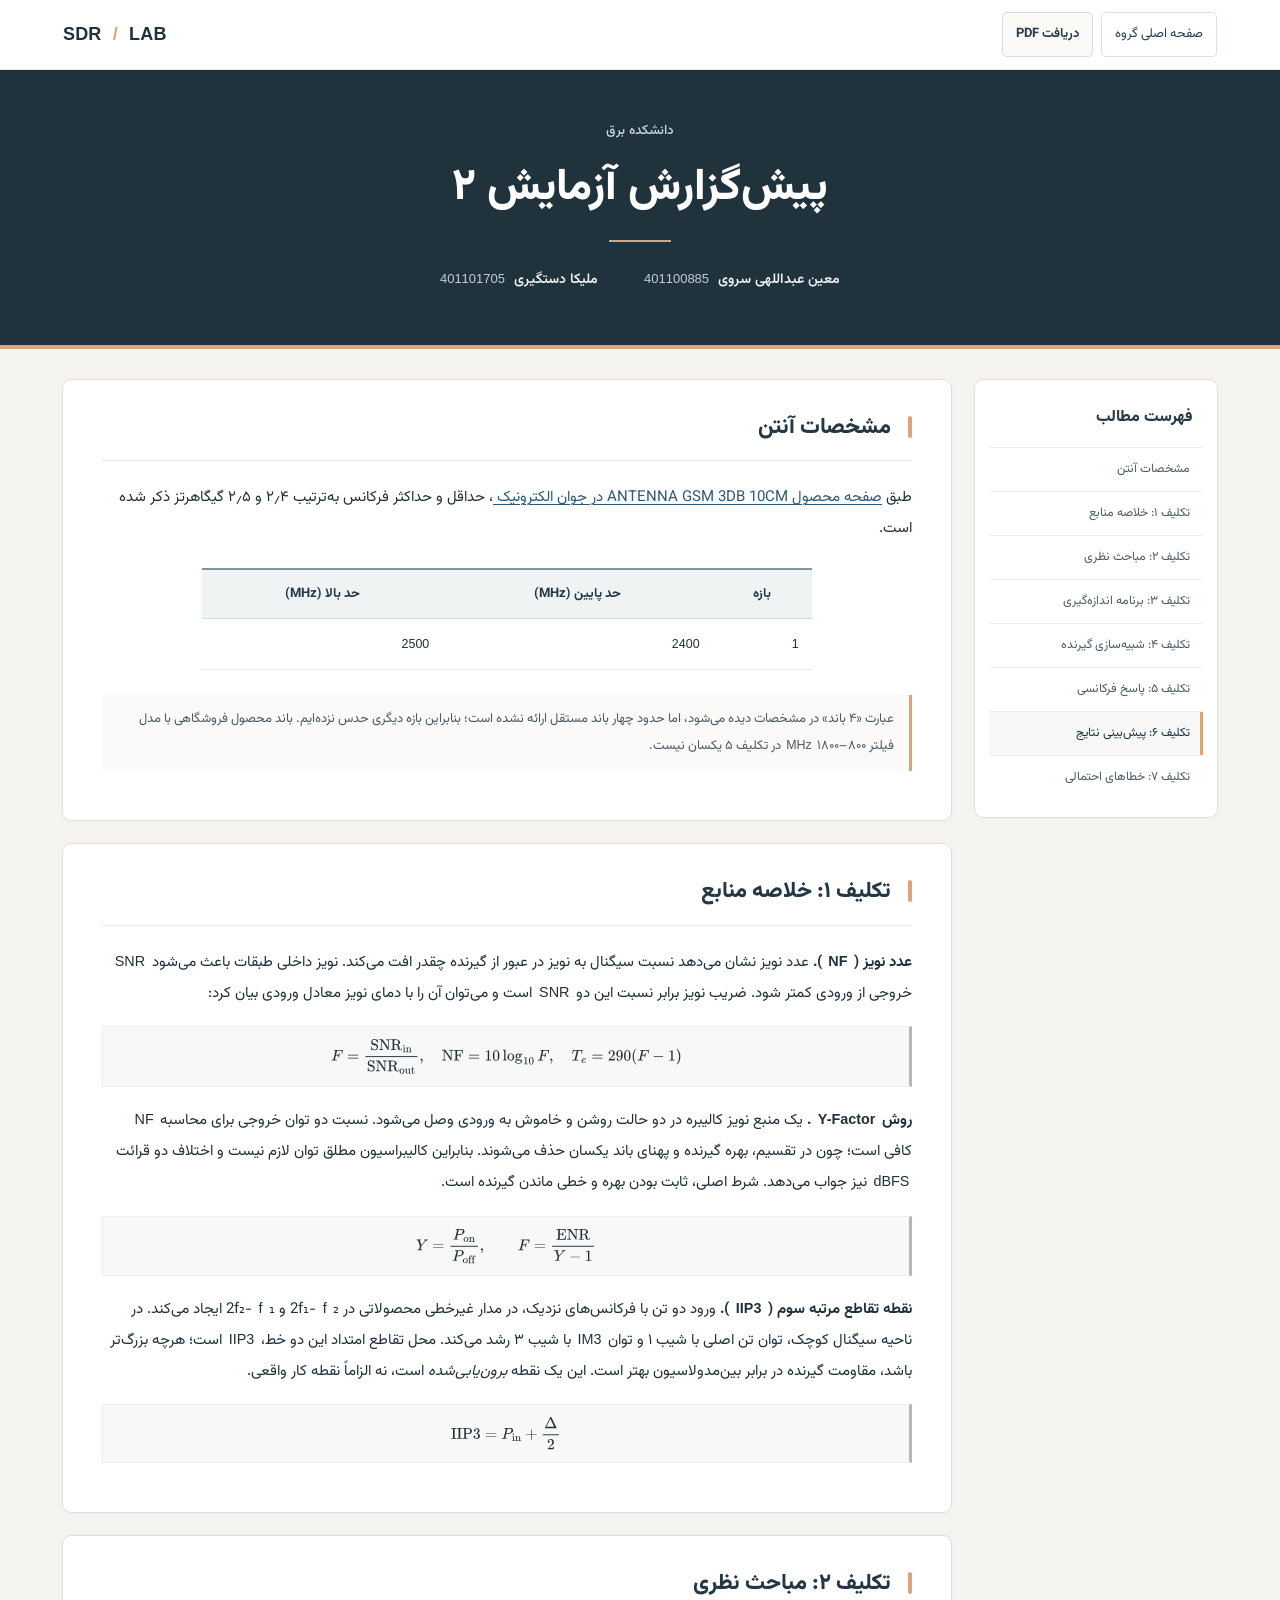
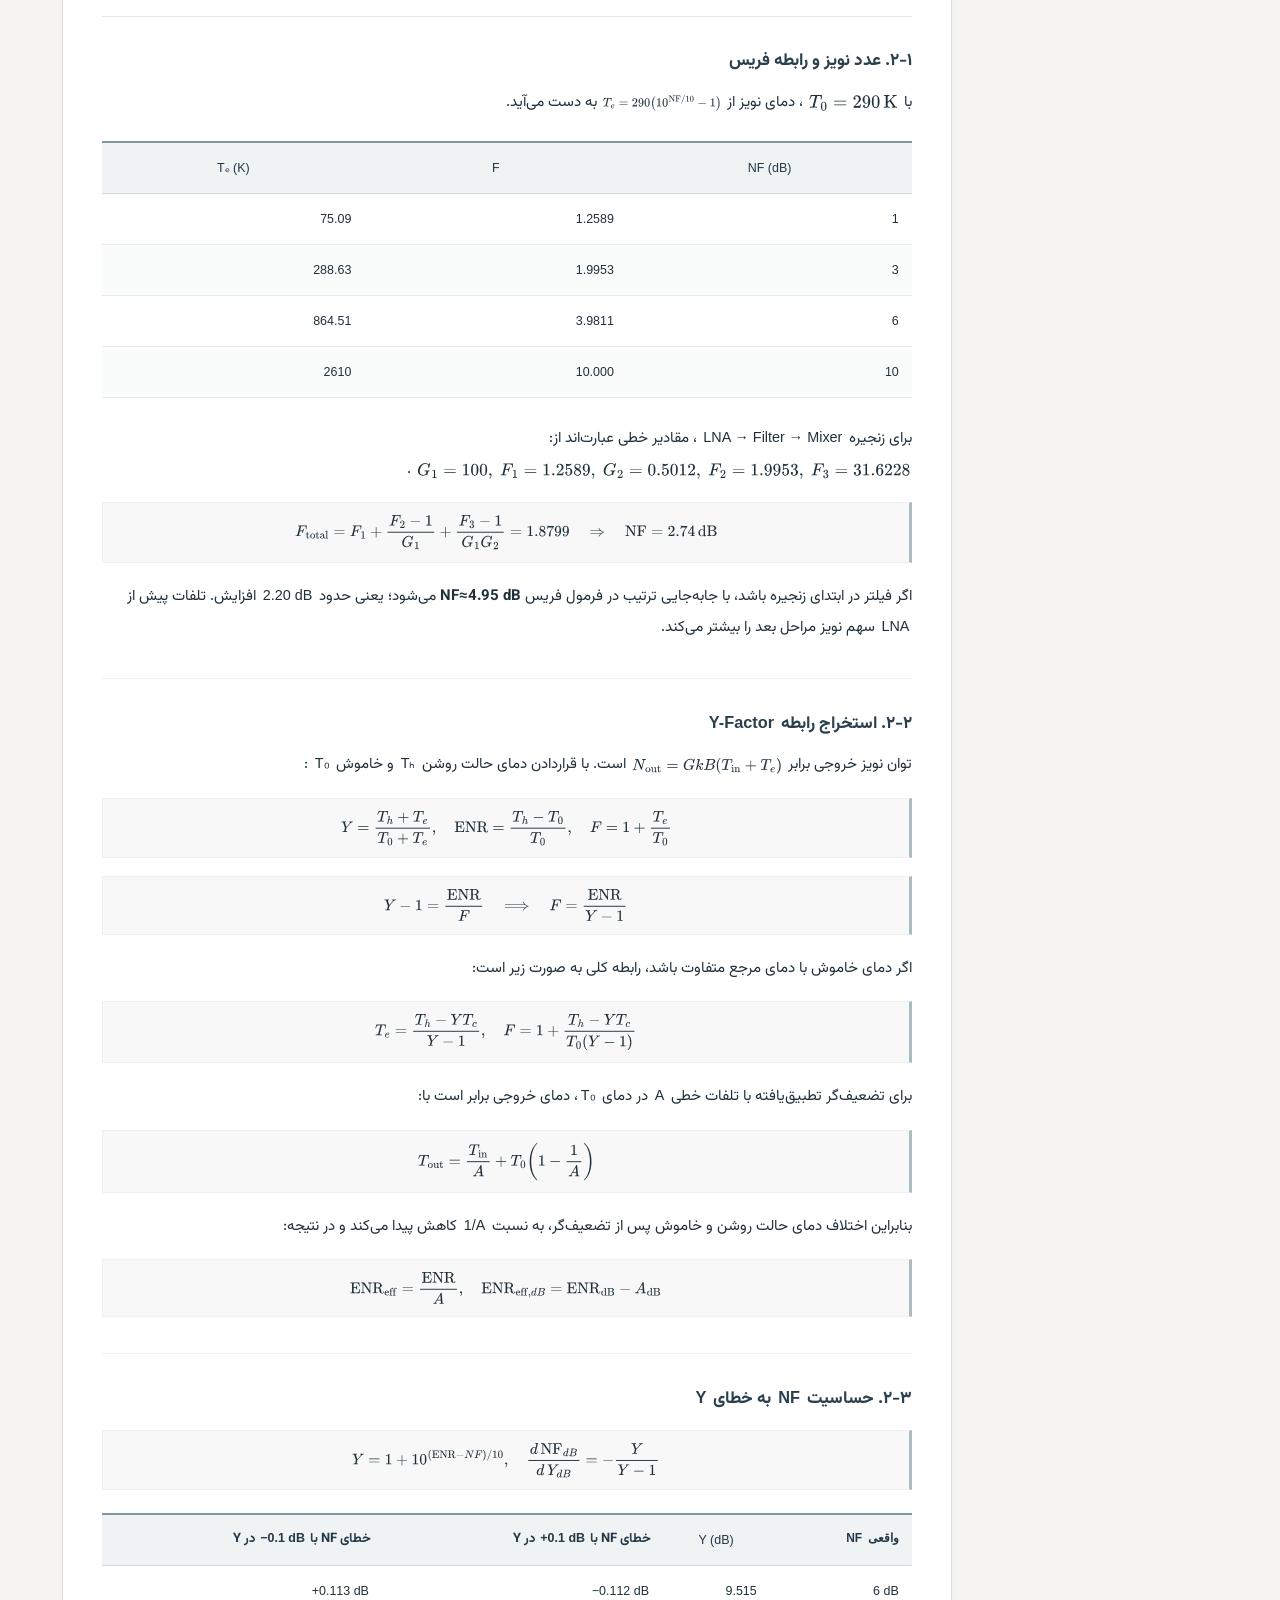
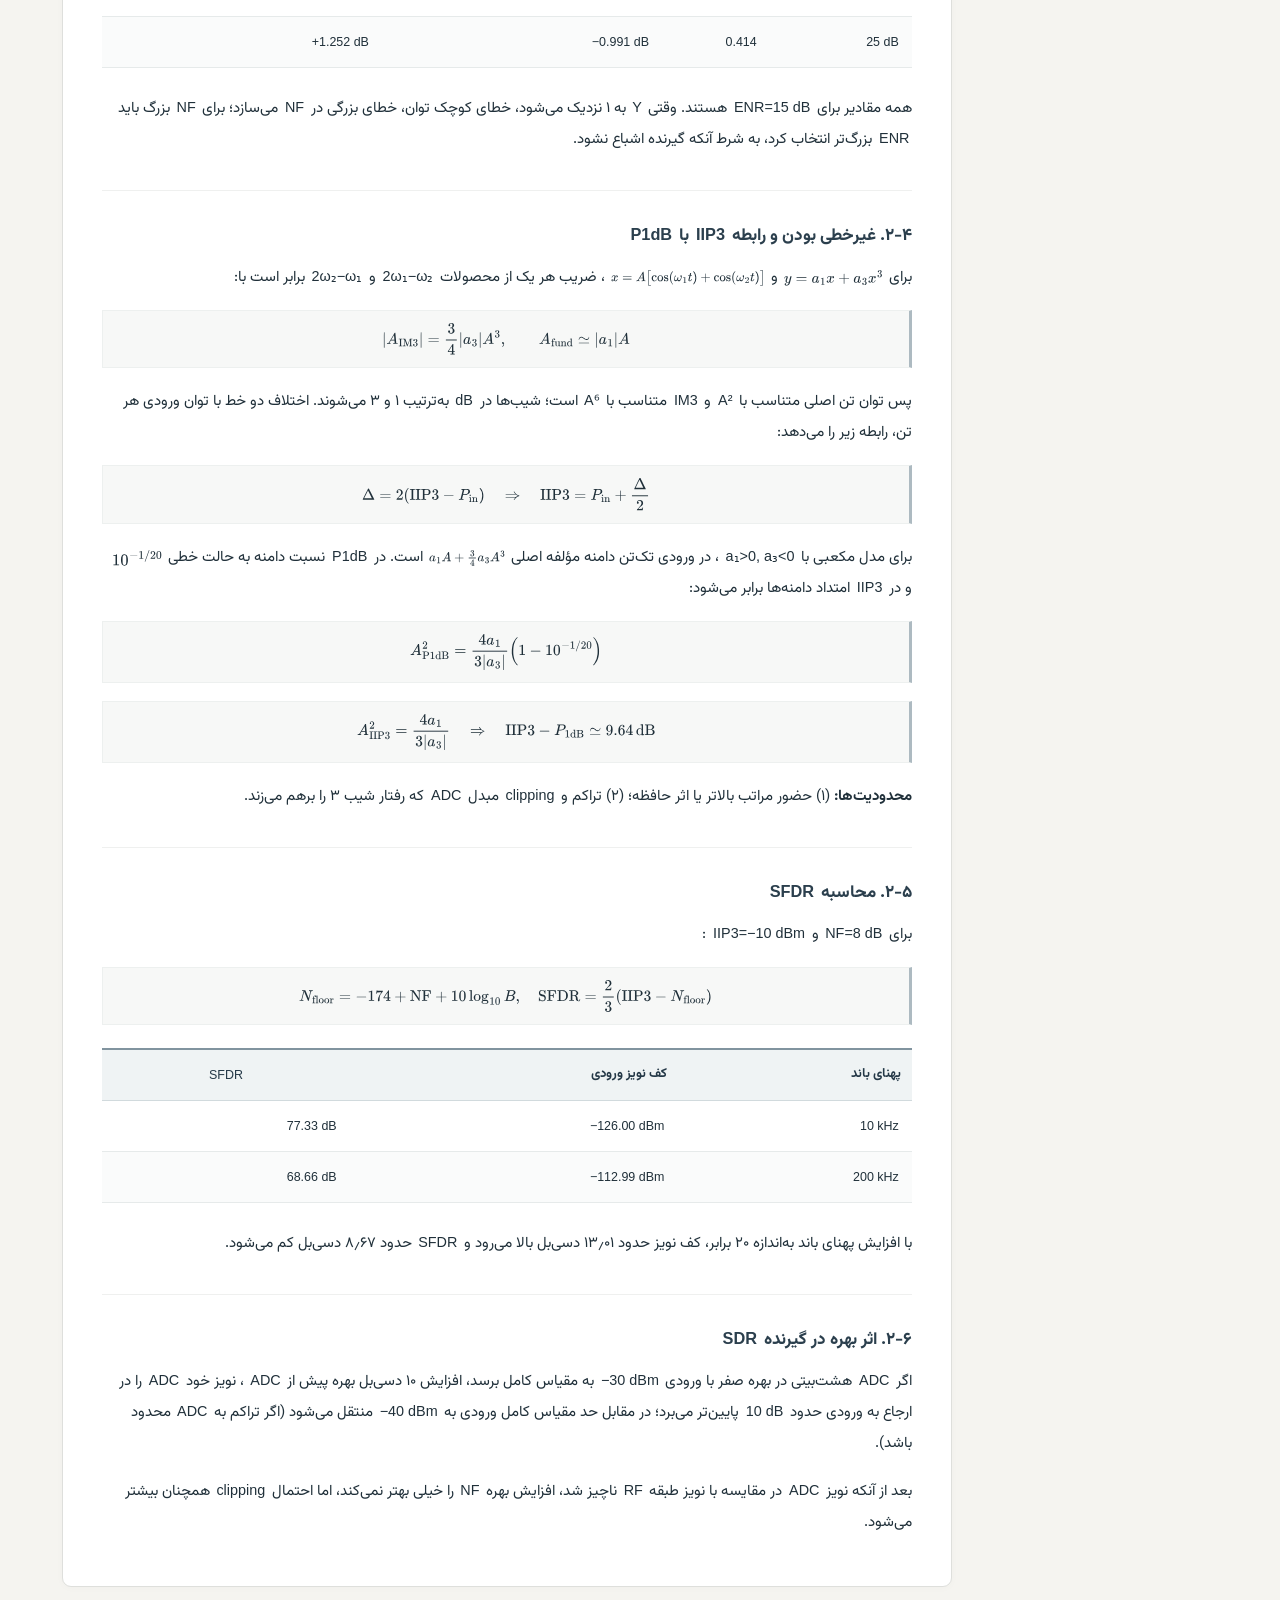
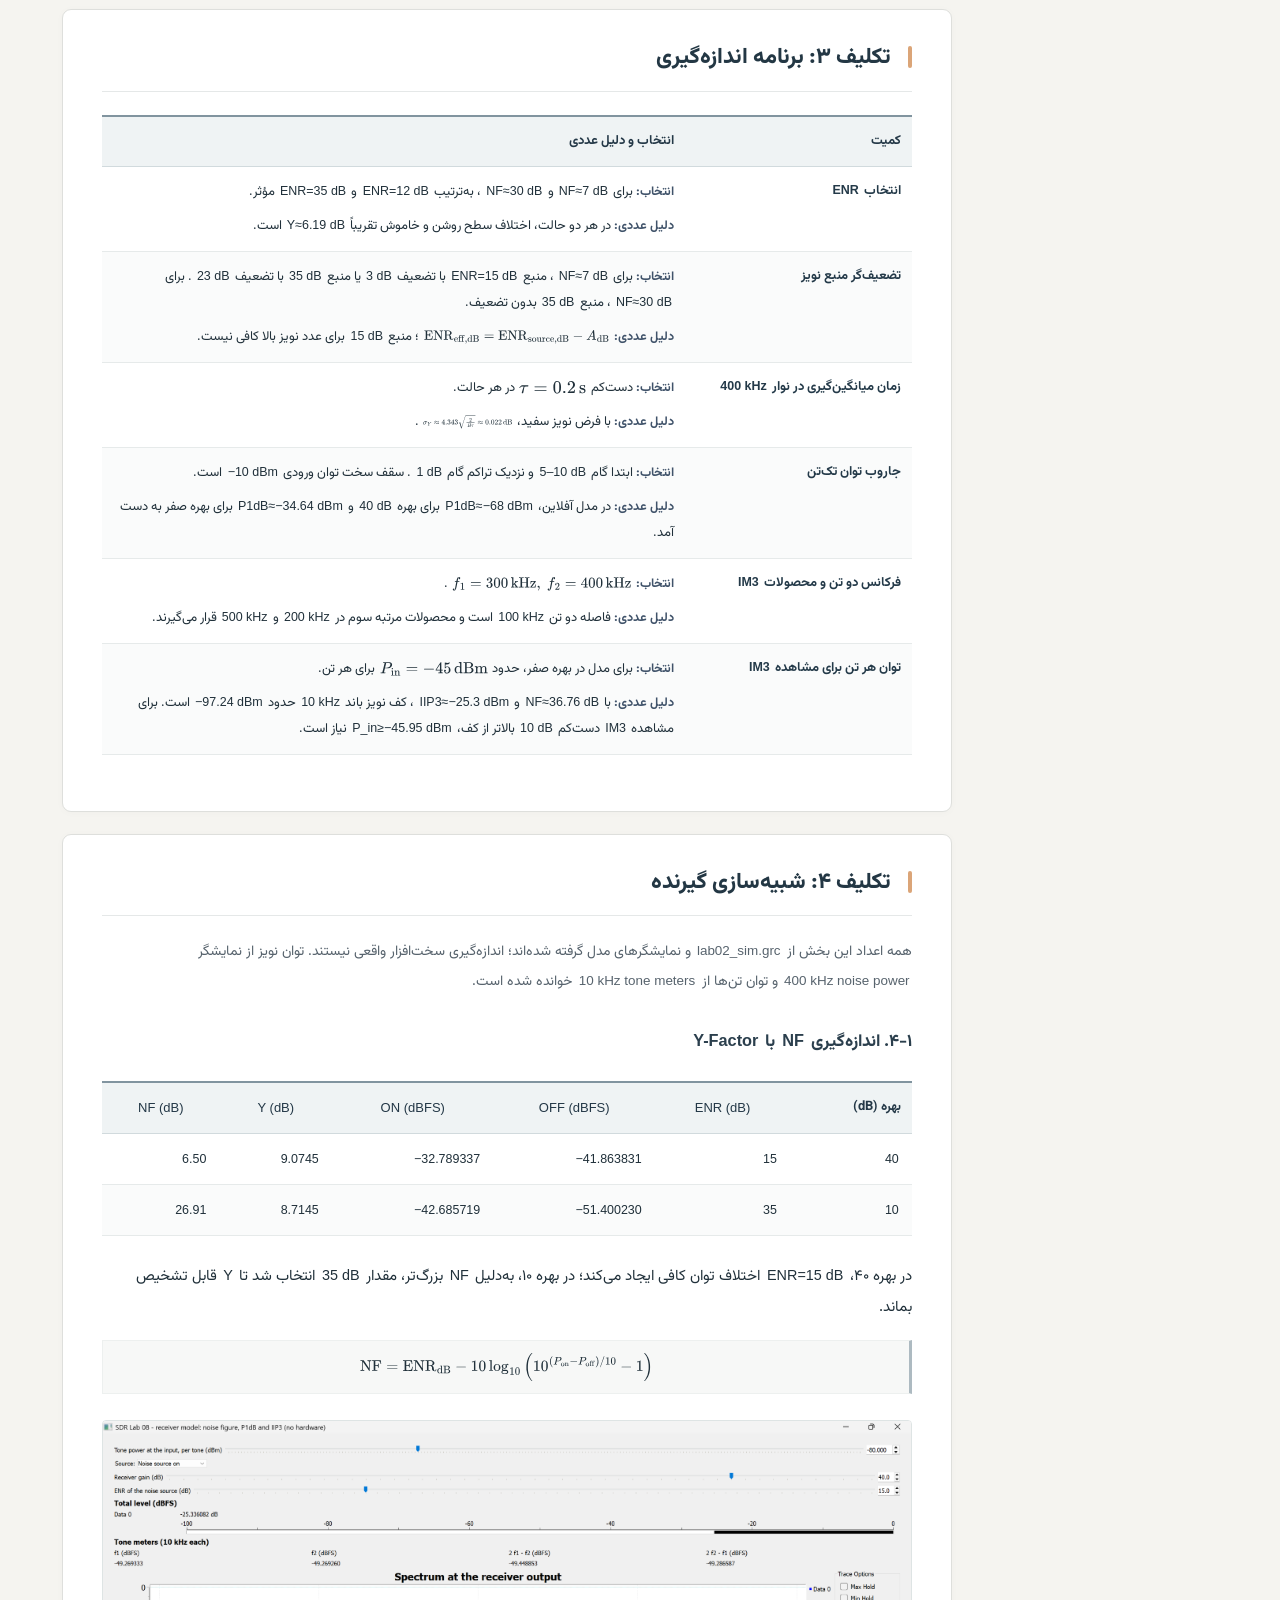
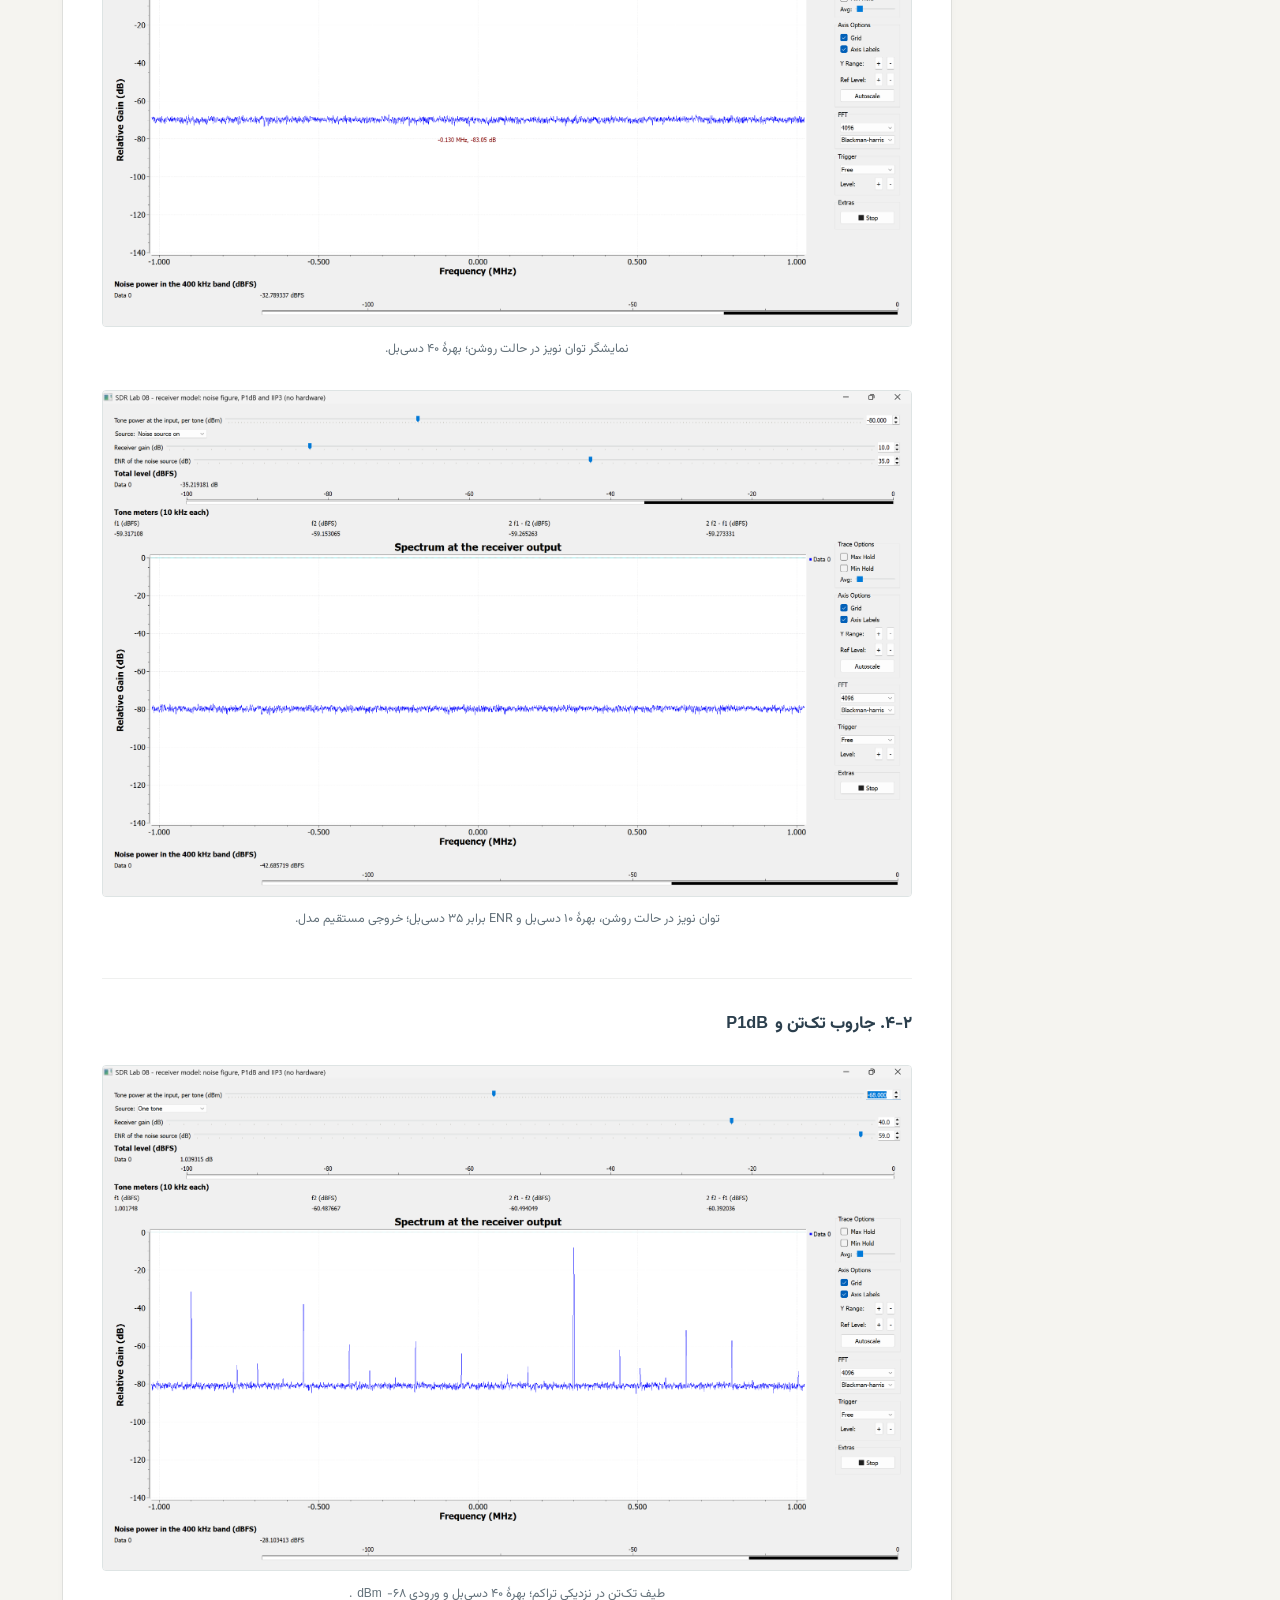
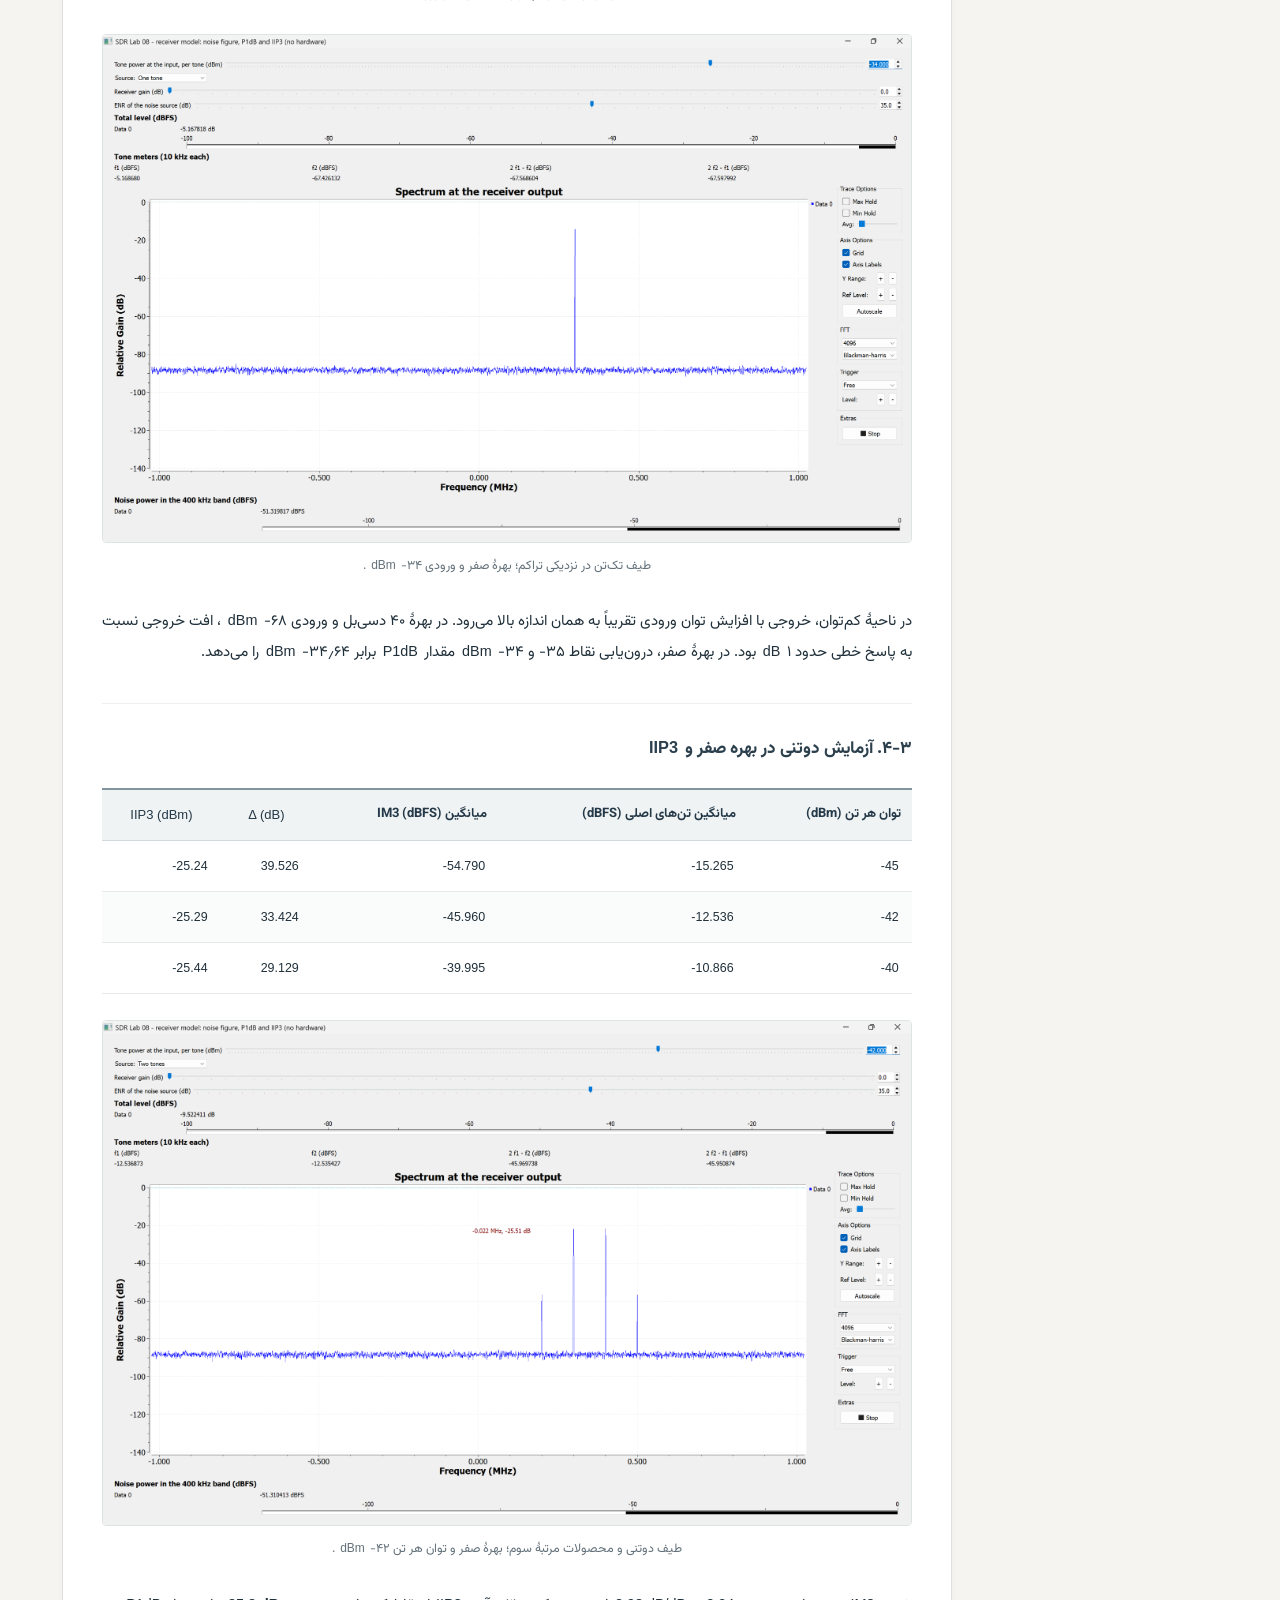
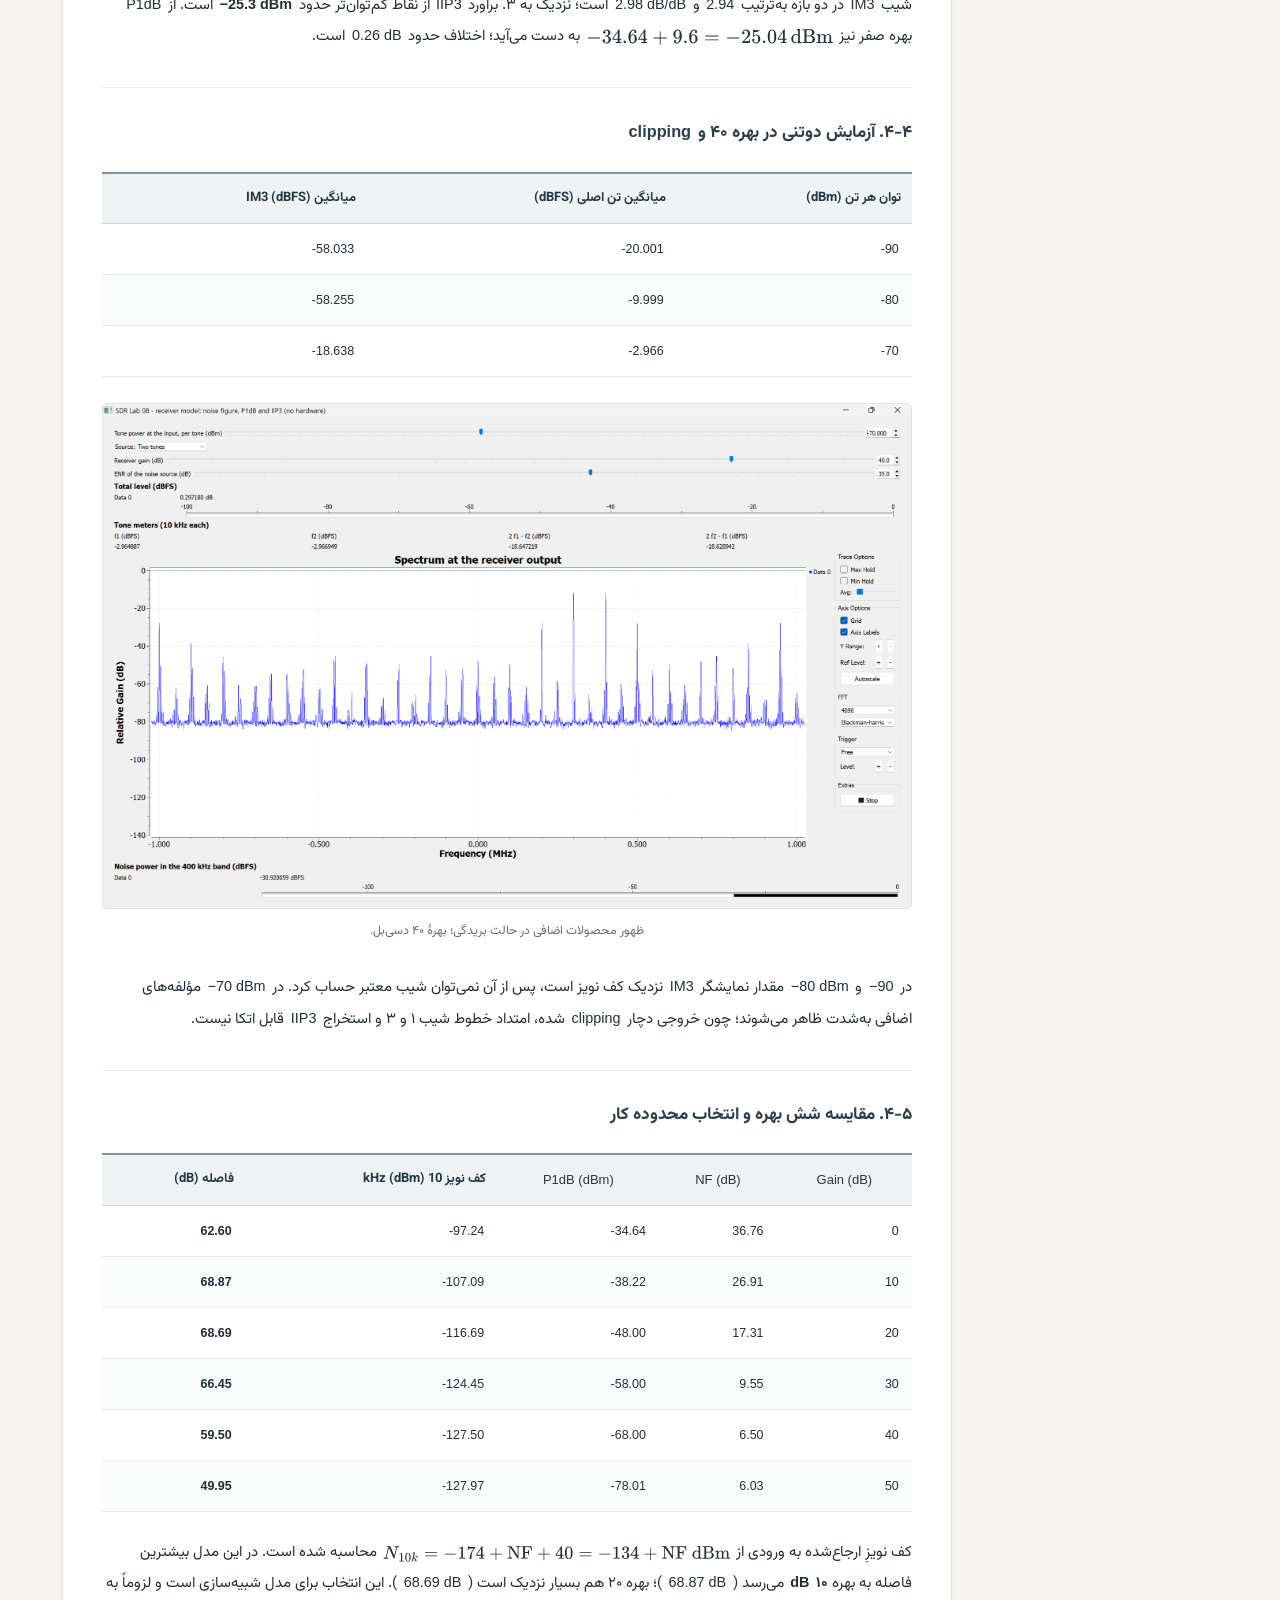
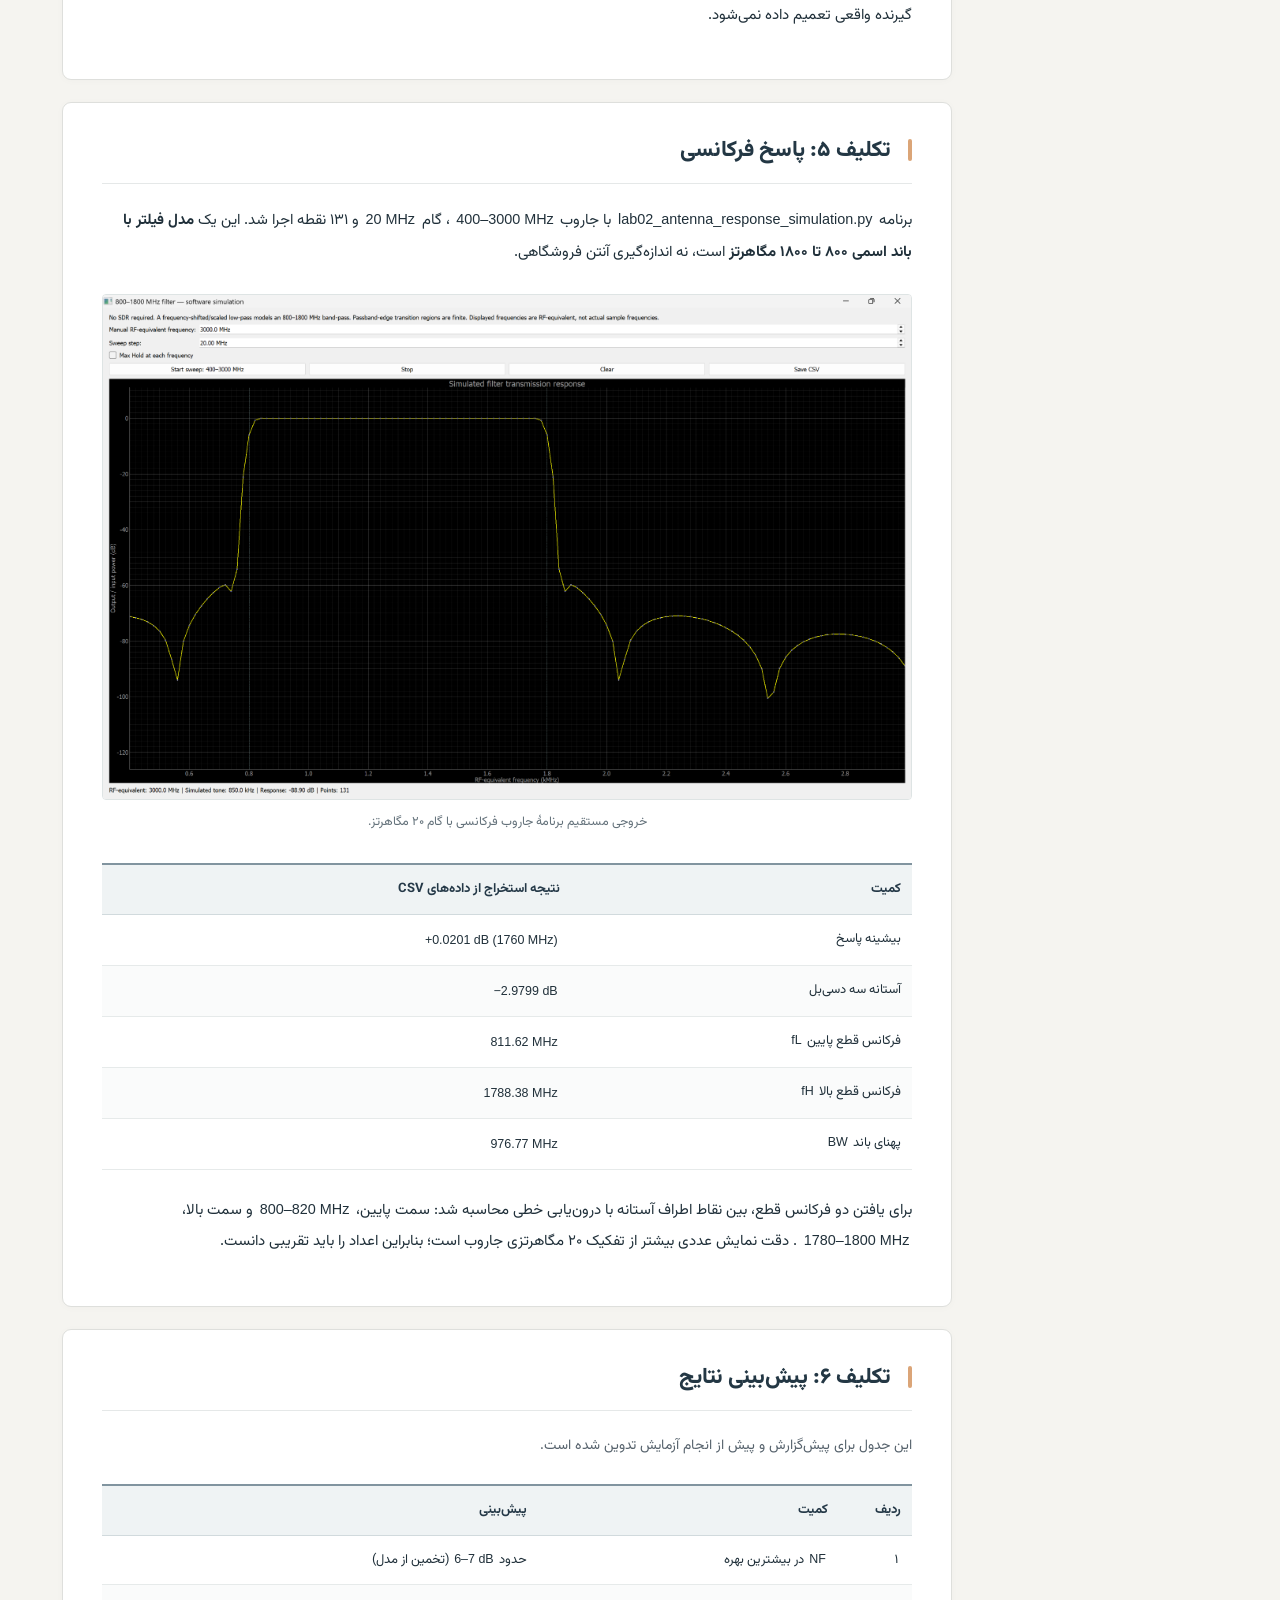
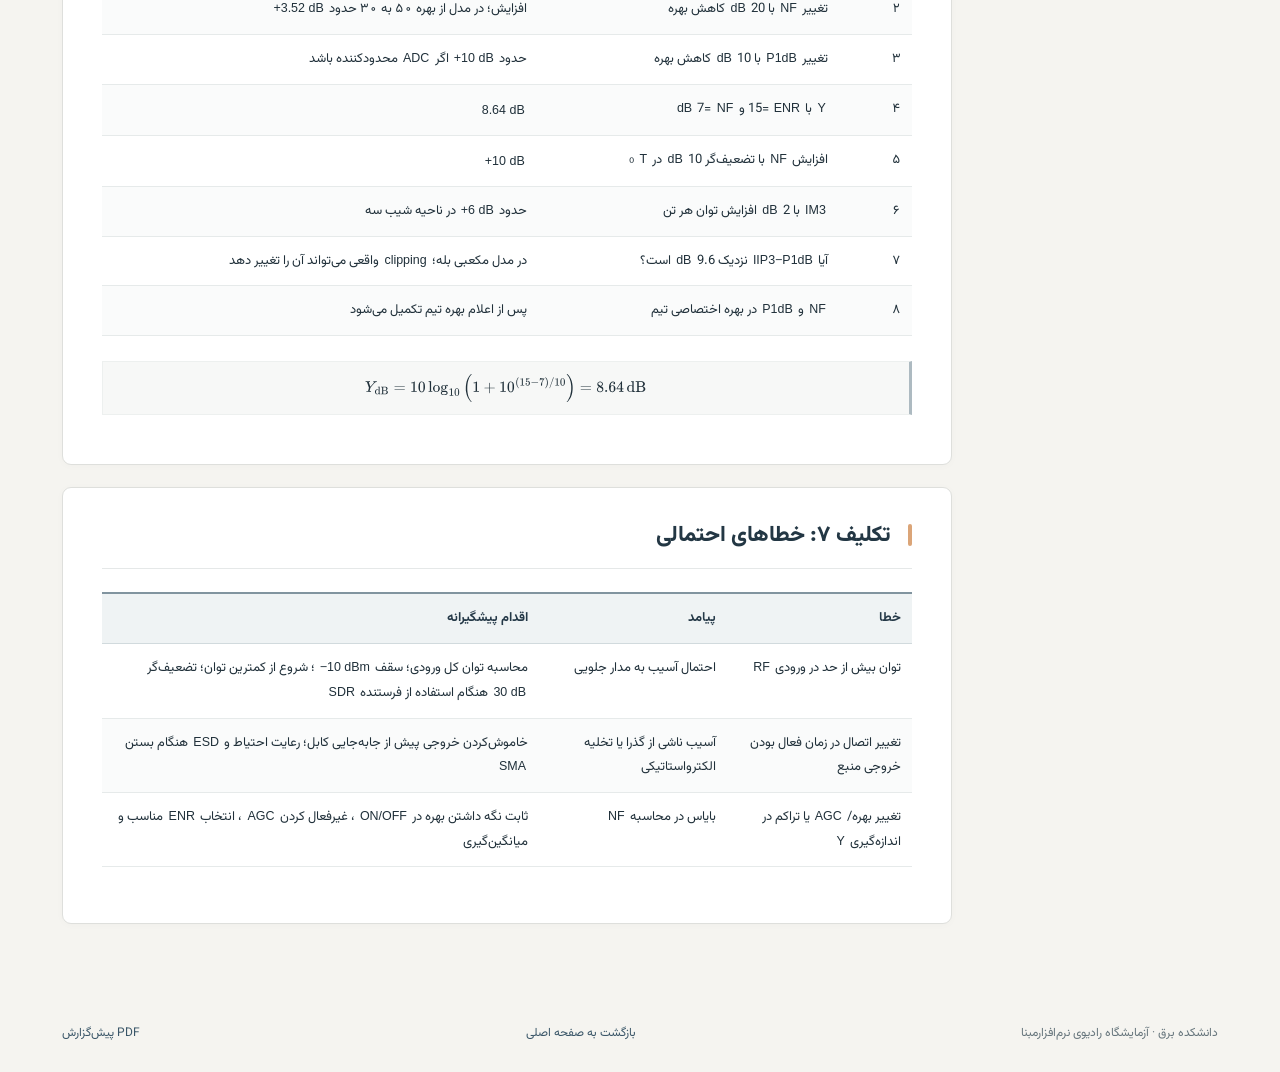
==== commit 1cb1c294: "Update Lab 02 pre-lab website and PDF" ====
--- a/lab02/prelab.html
+++ b/lab02/prelab.html
@@ -1,90 +1,2161 @@
-<!doctype html>
-<html lang="fa" dir="rtl"><head><meta charset="utf-8"><meta name="viewport" content="width=device-width,initial-scale=1">
-<title>پیش‌گزارش آزمایش ۲ | SDR Lab</title>
-<meta name="description" content="SDR Lab Experiment 02 pre-lab: Noise Figure, Y-Factor, P1dB, IIP3, SFDR and simulated antenna response.">
-<style>
-:root{--ink:#18343c;--ink2:#244850;--sea:#21675e;--warm:#d89067;--paper:#f8f9f5;--soft:#edf2ef;--rule:#dbe2de;--muted:#61747a}
-*{box-sizing:border-box}html{scroll-behavior:smooth}body{margin:0;background:var(--paper);color:var(--ink);font:14px/1.95 "Noto Sans Arabic","Vazirmatn",Tahoma,sans-serif}
-a{color:#21675e;text-underline-offset:3px}a:hover{color:#ad5e32}.ltr,.equation{font-family:"DejaVu Sans",Arial,sans-serif;direction:ltr;unicode-bidi:isolate;display:inline-block;letter-spacing:-.1px}.equation{display:block;text-align:center;max-width:100%;font-size:12px;line-height:1.9;white-space:normal;margin:10px 0;padding:10px 12px;border:1px solid #dbe8e4;background:#f6f9f8;border-radius:8px;overflow-wrap:anywhere}strong{font-weight:700}.shell{max-width:1280px;margin:auto;display:grid;grid-template-columns:232px minmax(0,1fr);gap:35px;padding:22px 30px 60px}.side{position:sticky;top:20px;height:max-content;display:flex;flex-direction:column;gap:13px}.brand{font-family:Arial,sans-serif;display:flex;align-items:center;gap:10px;padding:12px 8px;color:var(--ink);font-size:18px;font-weight:800;text-decoration:none;letter-spacing:1px;direction:ltr;justify-content:flex-end}.brand-mark{display:grid;place-items:center;background:var(--ink);color:var(--warm);border-radius:6px;width:34px;height:34px;font-size:28px}.brand span.dim{color:#99aaab;font-weight:400}.sidebox{background:white;border:1px solid var(--rule);padding:18px;border-radius:12px}.sidebox h3{font:700 10px/2 Arial,sans-serif;color:#7e908f;letter-spacing:2px;text-transform:uppercase;margin:0 0 9px;direction:ltr;text-align:right}.side nav{display:grid;gap:2px}.side nav a{padding:6px 8px;border-radius:5px;font-size:12px;color:#42575b;text-decoration:none}.side nav a:hover{background:#ebf2ed;color:var(--sea)}.linkbutton{display:block;background:var(--ink);padding:10px 12px;text-align:center;color:#fff;text-decoration:none;border-radius:7px;font-size:12px}.linkbutton:hover{background:var(--sea);color:#fff}.sidebar-note{font-size:11px;color:var(--muted);margin:0 5px}.report{min-width:0}.report-header{background:var(--ink);color:#fff;border-radius:13px;padding:38px 42px 34px;position:relative;overflow:hidden}.report-header:after{content:"";position:absolute;border:1px solid #ffffff13;border-radius:100%;width:320px;height:320px;left:-190px;top:-200px}.eyebrow{font:700 10px/1.3 Arial,sans-serif;letter-spacing:2.1px;color:#b1caca;direction:ltr;text-align:right;margin:0 0 19px}.eyebrow .bullet{color:var(--warm);padding:0 7px}.report-header h1{font-size:31px;font-weight:700;line-height:1.7;margin:0 0 5px}.report-eng{font:13px/1.8 Arial,sans-serif;color:#b9cdcd;direction:ltr;text-align:right;margin:0}.head-meta{display:flex;flex-wrap:wrap;gap:9px;margin-top:25px}.head-meta span{border:1px solid #ffffff2b;color:#d7e3e4;padding:5px 11px;border-radius:15px;font-size:11px}.overview{display:grid;grid-template-columns:repeat(3,1fr);gap:1px;background:var(--rule);border:1px solid var(--rule);border-radius:12px;overflow:hidden;margin:16px 0 26px}.overview>div{padding:15px 18px;background:#fff;display:flex;flex-direction:column}.overview small{color:var(--muted);font-size:10px}.overview strong{font-size:12px}.section{background:white;border:1px solid var(--rule);border-radius:12px;padding:27px 30px;margin:16px 0;box-shadow:0 3px 16px #1a343509}.section-header{display:flex;gap:14px;align-items:flex-start;border-bottom:1px solid var(--rule);padding-bottom:12px;margin-bottom:17px}.sec-id{font:700 12px/1.4 Arial,sans-serif;display:grid;place-items:center;background:#e8efeb;color:var(--sea);min-width:39px;height:39px;border-radius:8px;direction:ltr}.section h2{margin:1px 0 0;font-size:21px;line-height:1.5;color:var(--ink)}.kicker{margin:0;color:#718481;font-size:11px}.section h3{font-size:16px;line-height:1.6;color:#235d5b;margin:0 0 9px}.section p{margin:7px 0 12px;text-align:justify}.intro{color:#415960}.aside{border-right:3px solid #d6a276;padding:9px 13px;background:#fcf8f1;border-radius:3px;font-size:12px;color:#5c6261}.subsection{padding:15px 0;border-bottom:1px solid #e6ebe8}.subsection:first-of-type{padding-top:1px}.subsection:last-child{border-bottom:0;padding-bottom:0}.table-wrap{width:100%;overflow-x:auto;margin:14px 0}table{width:100%;border-collapse:collapse;font-size:11px;min-width:550px;line-height:1.85}th,td{border-bottom:1px solid var(--rule);padding:8px 10px;text-align:right;vertical-align:top}thead th{background:#edf3ef;font-weight:700;color:#244c4b;border-bottom:2px solid #c9d9d2}tbody tr:nth-child(even){background:#fafcfa}td .ltr{font-size:11px}.figure-grid{display:grid;grid-template-columns:1fr 1fr;gap:12px}.wide-figure,.figure-grid figure{margin:12px 0 16px;border:1px solid #e4e9e6;background:#fff;border-radius:8px;padding:10px}figure img{display:block;width:100%;height:auto}figcaption{font-size:11px;color:#61747a;margin:9px 4px 1px;text-align:center}ol.refs{padding-right:21px;font-size:12px;line-height:2.2}.refs li{margin:6px 0}.report-footer{font:11px/1.7 Arial,sans-serif;color:#6f8286;text-align:center;margin:27px auto;direction:ltr}.print-note{font-size:11px;color:#8a9c9b;text-align:center}
-@media(max-width:1000px){.shell{grid-template-columns:1fr;gap:12px;padding:10px 15px}.side{position:static}.sidebox{padding:12px}.side nav{grid-template-columns:repeat(3,1fr)}.report-header{padding:26px}.section{padding:21px}.figure-grid{grid-template-columns:1fr}.overview{grid-template-columns:1fr 1fr 1fr}}
-@media(max-width:620px){.side nav{grid-template-columns:1fr 1fr}.report-header h1{font-size:24px}.section h2{font-size:17px}.section h3{font-size:14px}.section{padding:16px}.overview{grid-template-columns:1fr}.table-wrap{margin:12px -3px}table{font-size:10px}}
-@page{size:A4;margin:12mm 13mm 12mm;@bottom-right{content:"SDR LAB 02 | PRE-LAB";font-family:Arial;font-size:7pt;color:#9aa6a2} @bottom-left{content:counter(page);font-family:Arial;font-size:8pt;color:#95a4a3}}
-@media print{body{background:#fff;font-size:10pt;line-height:1.7}.shell{display:block;padding:0;margin:0;max-width:none}.side,.print-note{display:none!important}.report-header{background:white!important;color:var(--ink);padding:0 0 9px;border-radius:0;border-bottom:2px solid #1d4c4d}.report-header:after{display:none}.eyebrow,.report-eng{color:#567a7a}.report-header h1{font-size:23pt;line-height:1.55}.head-meta{margin-top:10px}.head-meta span{color:var(--ink);border:1px solid #d2dcda;padding:3px 8px}.overview{margin:11px 0 15px;break-inside:avoid}.overview>div{padding:9px 12px}.section{border:0;border-radius:0;box-shadow:none;padding:5px 0;margin:12px 0;break-inside:auto}.section-header{margin-bottom:12px;break-after:avoid}.section h2{font-size:15.5pt}.section h3{font-size:12pt;break-after:avoid}.subsection{break-inside:auto}.subsection>h3{break-after:avoid}.section p{font-size:9.3pt;margin:5px 0 8px;line-height:1.7}.aside{font-size:8.5pt}.equation{font-size:9pt;margin:6px 0;padding:7px}.table-wrap{overflow:visible;margin:8px 0}table{min-width:0;font-size:8pt;line-height:1.5}td,th{padding:5px 7px}tr{break-inside:avoid}thead{display:table-header-group}.figure-grid{grid-template-columns:1fr 1fr;gap:8px}.figure-grid figure{padding:4px;break-inside:avoid}.wide-figure{padding:5px;break-inside:avoid}.wide-figure img{max-height:107mm;object-fit:contain}.figure-grid img{max-height:75mm;object-fit:contain}.figure-grid figcaption,figcaption{font-size:7.6pt}.references{font-size:8pt}.refs{font-size:9pt}.report-footer{font-size:8pt;margin-top:18px}}
-</style></head><body>
-<div class="shell"><aside class="side"><a class="brand" href="../index.html"><span class="brand-mark">∿</span><span>SDR<span class="dim">/</span>LAB</span></a><div class="sidebox"><h3>PRE-LAB CONTENTS</h3><nav>
-<a href="#antenna">مشخصات آنتن</a><a href="#task1">تکلیف ۱ · منابع</a><a href="#task2">تکلیف ۲ · نظری</a><a href="#task3">تکلیف ۳ · طراحی</a><a href="#task4">تکلیف ۴ · گیرنده</a><a href="#task5">تکلیف ۵ · آنتن</a><a href="#task6">تکلیف ۶ · پیش‌بینی</a><a href="#task7">تکلیف ۷ · ریسک‌ها</a><a href="#references">منابع</a>
-</nav></div><a class="linkbutton" href="prelab.pdf" download>دریافت نسخه PDF</a><p class="sidebar-note">نسخه چاپی و وب از یک محتوای مشترک تهیه شده‌اند.</p></aside>
-<main class="report"><header class="report-header"><p class="eyebrow">SDR LABORATORY <span class="bullet">•</span> PRE-LAB 02</p>
-<h1>عدد نویز و پارامترهای RF</h1><p class="report-eng">Noise Figure · Y-Factor · P1dB · IIP3 · SFDR</p>
-<div class="head-meta"><span>گزارش پیش از جلسه</span><span>تاریخ تهیه: ۷ نوامبر ۲۰۲۶</span><span>نام اعضا و شماره دانشجویی: تکمیل توسط تیم</span></div>
-</header><div class="overview"><div><small>بخش‌ها</small><strong>۷ تکلیف + جدول آنتن</strong></div><div><small>آزمایش آفلاین</small><strong>GNU Radio / Python</strong></div><div><small>وضعیت داده‌ها</small><strong>شبیه‌سازی ثبت‌شده</strong></div></div><section class="section" id="antenna"><div class="section-header"><span class="sec-id">00</span><div><p class="kicker">جدول ۱ · صفحه ۵ راهنما</p><h2>مشخصات آنتن اعلام‌شده توسط فروشنده</h2></div></div>
-<p>طبق <a href="https://www.javanelec.com/shop/product/13139/non-brand/antenna-gsm-3db-10cm/">صفحه محصول ANTENNA GSM 3DB 10CM در جوان الکترونیک</a>، حداقل و حداکثر فرکانس به‌ترتیب ۲٫۴ و ۲٫۵ گیگاهرتز ذکر شده است.</p>
-<div class="table-wrap"><table class=""><thead><tr><th>بازه</th><th>حد پایین (MHz)</th><th>حد بالا (MHz)</th></tr></thead><tbody><tr><td class=""><span class="ltr">1</span></td><td class=""><span class="ltr">2400</span></td><td class=""><span class="ltr">2500</span></td></tr></tbody></table></div><p class="aside">عبارت «۴ باند» در مشخصات دیده می‌شود، اما حدود چهار باند مستقل ارائه نشده است؛ بنابراین بازه دیگری حدس نزده‌ایم. باند محصول فروشگاهی با مدل فیلتر ۸۰۰–۱۸۰۰ MHz در تکلیف ۵ یکسان نیست.</p></section>
-<section class="section" id="task1"><div class="section-header"><span class="sec-id">01</span><div><p class="kicker">مطالعه منابع · صفحه ۷ راهنما</p><h2>تکلیف ۱ — خلاصه منابع</h2></div></div>
+<!DOCTYPE html>
+
+<html dir="rtl" lang="fa"><head><meta charset="utf-8"/><meta content="width=device-width,initial-scale=1" name="viewport"/><title>پیش‌گزارش آزمایش ۲</title><meta content="پیش‌گزارش آزمایش ۲ آزمایشگاه SDR، دانشکده برق" name="description"/><style>
+@import url('https://fonts.googleapis.com/css2?family=Vazirmatn:wght@400;500;600;700;800&display=swap');
+:root{--ink:#20303a;--muted:#697782;--navy:#20333d;--navy-dark:#192b34;--peach:#dba578;--paper:#fff;--background:#f5f4f0;--border:#dedfdc;--pale:#f7f8f7;--font-fa:'Vazirmatn','Noto Sans Arabic',Tahoma,sans-serif;--font-en:Inter,Arial,sans-serif}
+*,:before,:after{box-sizing:border-box}
+html{scroll-behavior:smooth;scroll-padding-top:22px}
+body{margin:0;direction:rtl;background:var(--background);color:var(--ink);font-family:var(--font-fa);font-size:15px;line-height:2.03;-webkit-font-smoothing:antialiased}
+a{color:#2d5972;text-underline-offset:3px}
+a:focus-visible{outline:2px solid var(--peach);outline-offset:3px}
+bdi,[dir='ltr'],.en{direction:ltr;unicode-bidi:isolate;font-family:var(--font-en);font-variant-numeric:tabular-nums}
+.site-bar{background:#fff;border-bottom:1px solid #e5e7e5}
+.site-bar-inner{max-width:1200px;margin:auto;display:flex;direction:ltr;align-items:center;justify-content:space-between;min-height:69px;padding:12px 23px;gap:18px}
+.site-brand{font-family:var(--font-en);color:var(--navy);font-size:18px;font-weight:800;letter-spacing:.01em;text-decoration:none;white-space:nowrap}
+.site-brand span{color:var(--peach);margin:0 6px}
+.site-nav{display:flex;direction:rtl;align-items:center;gap:8px;font-size:13px}
+.site-nav a,.site-nav span{border-radius:5px;text-decoration:none;padding:8px 13px;white-space:nowrap}
+.site-nav a{color:#263e4d;border:1px solid #dce1e2}
+.site-nav a:hover{background:#f5f7f7}
+.site-nav .pdf-pending{color:#89949a;background:#f6f6f4;border:1px solid #e9e9e5;cursor:not-allowed}
+.hero{background:var(--navy);color:#fff;padding:47px 20px 50px;border-bottom:4px solid var(--peach)}
+.hero-inner{max-width:1040px;margin:auto;text-align:center}
+.hero .faculty{font-size:13.5px;color:#c6d3d8;margin:0 0 6px;font-weight:500}
+.hero h1{font-size:clamp(32px,4.3vw,44px);font-weight:800;line-height:1.75;margin:4px 0 13px;color:#fff}
+.hero .short-rule{height:2px;width:62px;background:var(--peach);margin:0 auto 24px}
+.students{display:flex;align-items:center;justify-content:center;gap:18px 46px;flex-wrap:wrap}
+.student{display:flex;align-items:baseline;justify-content:center;gap:9px;font-size:14px;font-weight:600;color:#eef2f3}
+.student bdi{font:13px var(--font-en);color:#c3cdd1}
+.report-layout{max-width:1200px;margin:30px auto 75px;padding:0 22px;display:grid;grid-template-columns:244px minmax(0,1fr);gap:22px;align-items:start}
+.toc{position:sticky;top:19px;background:#fff;border:1px solid var(--border);border-radius:9px;padding:22px 14px 19px;box-shadow:0 2px 8px #16242b06}
+.toc-heading{margin:0 10px 13px;font-size:16px;font-weight:800;color:#253b48}
+.toc ul{list-style:none;margin:0;padding:0}
+.toc-mobile{display:none}
+.toc li{border-top:1px solid #eef0ef}
+.toc a{display:block;padding:11px 10px;border-right:3px solid transparent;text-decoration:none;color:#4b5b65;font-size:12.3px;line-height:1.7;transition:background .12s}
+.toc a:hover,.toc a.active{color:#193544;background:#f7f8f7;border-right-color:var(--peach)}
+.report-body{min-width:0}
+.report-section{background:#fff;border:1px solid var(--border);border-radius:9px;padding:29px 39px 31px;margin:0 0 22px;scroll-margin-top:22px;box-shadow:0 1px 8px #172a3406}
+.report-section h2{font-size:22px;font-weight:800;line-height:1.75;margin:0 0 21px;padding:0 0 13px;border-bottom:1px solid #e5e8e8;color:#233744}
+.report-section h2::before{content:'';display:inline-block;width:4px;height:22px;background:var(--peach);margin-left:12px;vertical-align:-5px;border-radius:2px}
+.report-section h3{font-size:17px;line-height:1.8;font-weight:750;color:#2b3f4d;margin:29px 0 10px}
+.report-section p{margin:8px 0 17px;line-height:2.13;text-align:right;text-align-last:right;overflow-wrap:break-word}
+.report-section p.intro{color:#57636d;font-size:14px}
+.report-section strong{font-weight:700}
+.report-section .subsection{padding:0 0 18px;margin:0 0 23px;border-bottom:1px solid #eff0ef}
+.report-section .subsection:last-child{border:0;padding:0;margin:0}
+.formula{display:block;direction:ltr;unicode-bidi:isolate;text-align:center;overflow-x:auto;padding:15px 18px;margin:20px 0 22px;line-height:1.65;background:#f7f8f7;border:1px solid #edf0ef;border-right:3px solid #adbac1;font:18px 'Cambria Math','STIX Two Math','Times New Roman',serif}
+.formula math{max-width:100%;margin:auto;font-size:1.04em}
+.table-wrap{width:100%;overflow-x:auto;margin:23px 0 25px;scrollbar-color:#c1c9cd transparent}
+.data-table{width:100%;border-collapse:collapse;border-spacing:0;font-size:13px;line-height:1.9;table-layout:auto;font-variant-numeric:tabular-nums;border-top:2px solid #81949f;border-bottom:1px solid #dce1e1}
+.data-table th,.data-table td{border-bottom:1px solid #e6eaea;text-align:right;vertical-align:top;padding:12px 11px;overflow-wrap:normal}
+.data-table thead th{background:#eff3f4;color:#243847;font-weight:700;border-bottom:1px solid #d1dadd}
+.data-table tbody tr:nth-child(even){background:#fafbfb}
+.data-table :is(th,td)[dir='ltr']{direction:ltr;unicode-bidi:isolate;text-align:center;white-space:nowrap;font:13px/2 var(--font-en)}
+#antenna table{max-width:610px;margin:auto}
+#antenna th,#antenna td{text-align:center}
+#task2 .data-table{min-width:460px}
+#task3 .data-table{min-width:670px;table-layout:fixed}
+#task3 .data-table th:first-child{width:28%}
+#task3 .data-table th:nth-child(2){width:72%}
+#task3 .design-name{font-weight:700;color:#243a49}
+#task3 .design-field{line-height:2}
+#task3 .design-field+.design-field{margin-top:8px}
+#task3 .design-field strong{font-size:12.5px;color:#40536a}
+#task4 .data-table{min-width:645px}
+#task6 .data-table{min-width:600px}
+#task6 .data-table th:first-child{width:9%}
+#task7 .data-table{min-width:590px}
+figure{margin:26px auto 29px;max-width:900px;break-inside:avoid}
+.figure-rows{display:block}
+.figure-rows figure{margin-bottom:28px}
+figure .image-link{display:block;cursor:zoom-in}
+figure img{display:block;width:100%;height:auto;object-fit:contain;border:1px solid #dee4e4;background:#fff;border-radius:4px}
+figcaption{font-size:12.5px;line-height:1.85;color:#63717a;text-align:center;margin:11px 6px 0}
+.aside-note{font-size:13px!important;color:#4c5963;padding:11px 15px;border-right:3px solid var(--peach);background:#fbfaf8;margin:18px 0!important}
+.bottom-bar{max-width:1200px;margin:0 auto 26px;padding:0 22px;color:#66757c;display:flex;justify-content:space-between;gap:10px;font-size:12px}
+.bottom-bar a{color:#3a5668;text-decoration:none}
+@media(max-width:900px){.report-layout{grid-template-columns:200px minmax(0,1fr);gap:15px}.report-section{padding:25px}.toc a{font-size:12px}}
+@media(max-width:730px){.hero{padding:34px 16px 36px}.hero h1{font-size:30px}.students{gap:9px 18px}.student{font-size:12px}.report-layout{display:flex;flex-direction:column;margin:18px auto 34px;padding:0 12px}.toc{display:none}.toc-mobile{display:block;width:100%;background:#fff;border:1px solid var(--border);border-radius:7px;padding:4px 17px}.toc-mobile summary{cursor:pointer;font-weight:700;padding:9px 0;color:var(--navy)}.toc-mobile ul{list-style:none;margin:6px 0 13px;padding:0;display:grid;grid-template-columns:repeat(2,minmax(0,1fr));gap:5px 11px}.toc-mobile a{font-size:12px;text-decoration:none;color:#435665;display:block;padding:5px 0}.report-body{width:100%}.report-section{padding:21px 17px;margin-bottom:14px}.report-section h2{font-size:19px}.report-section h3{font-size:15.5px}.report-section p{text-align:right;font-size:14px}.formula{font-size:15px;padding:12px 10px;max-width:100%}.data-table{font-size:12px}.data-table th,.data-table td{padding:9px 8px}#task3 .table-wrap{overflow:visible}#task3 .data-table{display:block;min-width:0;width:100%;table-layout:auto}#task3 .data-table thead{display:none}#task3 .data-table tbody{display:block}#task3 .data-table tr{display:block;border-bottom:1px solid #d9e0e1;padding:14px 8px}#task3 .data-table td{display:block;width:auto!important;border:0;padding:2px 0;overflow-wrap:anywhere;white-space:normal}#task3 .data-table .design-name{font-size:14px;padding-bottom:8px}#task4 .data-table{min-width:600px}.bottom-bar{padding:0 16px}}
+@media(max-width:420px){.site-bar-inner{padding:10px 14px}.site-nav{gap:3px;font-size:11px}.site-nav a,.site-nav span{padding:7px 8px}.site-brand{font-size:15px}.hero h1{font-size:26px}.students{flex-direction:column}.toc-mobile ul{grid-template-columns:1fr}}
+@media print{@page{size:A4;margin:14mm 13mm}.site-bar,.toc,.bottom-bar{display:none}.hero{background:#fff;color:#111;padding:8mm 0 10mm;border-bottom:1px solid #777}.hero h1{color:#111}.hero .faculty,.student,.student bdi{color:#222}.hero .short-rule{background:#555}.report-layout{display:block;margin:0;padding:0;max-width:none}.report-section{border:0;border-radius:0;padding:0;margin:0 0 12mm;box-shadow:none;break-before:page}figure,.formula,table tr{break-inside:avoid}}
+
+/* Academic typography, bidirectional isolation, and equations */
+.report-section p, .report-section li, .report-section td { text-align:right; text-align-last:right; }
+.report-section p { line-height:2.08; word-spacing:normal; letter-spacing:normal; }
+.report-section bdi[dir="ltr"],.report-section .ltr { direction:ltr; unicode-bidi:isolate; display:inline-block; margin-left:.18em; margin-right:.18em; font-family:Arial,Helvetica,sans-serif; font-size:.96em; white-space:nowrap; }
+.report-section .inline-math { direction:ltr;unicode-bidi:isolate;display:inline-block;vertical-align:middle;white-space:nowrap;margin:0 .16em;line-height:1; }
+.report-section .inline-math mjx-container {display:inline-block;}
+.report-section .inline-math svg {height:1.4em!important; width:auto!important; max-width:100%;vertical-align:middle;overflow:visible;}
+.report-section .formula { display:flex;align-items:center;justify-content:center;direction:ltr;unicode-bidi:isolate;min-height:61px; font:normal 18px Georgia,serif; padding:17px 20px; }
+.report-section .formula mjx-container {display:block; margin:auto;min-width:max-content;}
+.report-section .formula svg {display:block;height:auto;min-width:0;max-width:none;margin:auto;overflow:visible;}
+.site-nav .pdf-link {background:#fbfaf7;color:#263e4d;border-color:#d9dbd8;font-weight:700}
+.site-nav .pdf-link:hover {background:#f1ece7}
+.report-section figure img {max-width:100%;}
+@media (max-width:730px) {
+ .report-section p {text-align:right!important;}
+ .report-section .formula {justify-content:flex-start;overflow-x:auto;font-size:16px;padding:14px 12px}
+ .report-section .formula svg {max-width:none;}
+ .report-section .inline-math {max-width:100%;}
+}
+</style><style>
+/* V6 — equation scale/readability; no changes to scientific text or screenshots. */
+.report-section .inline-math {font-size:.97em; line-height:1; vertical-align:-.07em; margin-inline:.13em;}
+.report-section .inline-math svg {height:1.08em!important;width:auto!important;vertical-align:middle!important;}
+.report-section .formula {font-size:15px;min-height:0;padding:12px 14px;margin:15px 0 18px;line-height:1.45;}
+.report-section .formula mjx-container {font-size:inherit!important;}
+.report-section .formula svg {height:auto;max-width:none;}
+@media (max-width:730px){
+ .report-section .inline-math {font-size:.96em;}
+ .report-section .inline-math svg {height:1.06em!important;}
+ .report-section .formula {font-size:13px;padding:11px 10px;margin:12px 0 16px;}
+}
+</style></head>
+<body>
+<header class="site-bar"><div class="site-bar-inner"><a aria-label="صفحه اصلی SDR LAB" class="site-brand" href="https://hodast79.github.io/sdr-lab-reports/">SDR <span>/</span> LAB</a><nav aria-label="پیوندهای گزارش" class="site-nav"><a href="https://hodast79.github.io/sdr-lab-reports/">صفحه اصلی گروه</a><a class="pdf-link" href="./SDR-PreLab%202.pdf" rel="noopener" target="_blank" type="application/pdf">دریافت PDF</a></nav></div></header>
+<header class="hero"><div class="hero-inner"><p class="faculty">دانشکده برق</p><h1>پیش‌گزارش آزمایش ۲</h1><div class="short-rule"></div><div class="students"><div class="student"><span>معین عبداللهی سروی</span><bdi dir="ltr">401100885</bdi></div><div class="student"><span>ملیکا دستگیری</span><bdi dir="ltr">401101705</bdi></div></div></div></header>
+<div class="report-layout"><aside aria-label="فهرست مطالب" class="toc"><h2 class="toc-heading">فهرست مطالب</h2><ul><li><a href="#antenna">مشخصات آنتن</a></li>
+<li><a href="#task1">تکلیف ۱: خلاصه منابع</a></li>
+<li><a href="#task2">تکلیف ۲: مباحث نظری</a></li>
+<li><a href="#task3">تکلیف ۳: برنامه اندازه‌گیری</a></li>
+<li><a href="#task4">تکلیف ۴: شبیه‌سازی گیرنده</a></li>
+<li><a href="#task5">تکلیف ۵: پاسخ فرکانسی</a></li>
+<li><a href="#task6">تکلیف ۶: پیش‌بینی نتایج</a></li>
+<li><a href="#task7">تکلیف ۷: خطاهای احتمالی</a></li></ul></aside><details class="toc-mobile"><summary>فهرست مطالب</summary><ul><li><a href="#antenna">مشخصات آنتن</a></li>
+<li><a href="#task1">تکلیف ۱: خلاصه منابع</a></li>
+<li><a href="#task2">تکلیف ۲: مباحث نظری</a></li>
+<li><a href="#task3">تکلیف ۳: برنامه اندازه‌گیری</a></li>
+<li><a href="#task4">تکلیف ۴: شبیه‌سازی گیرنده</a></li>
+<li><a href="#task5">تکلیف ۵: پاسخ فرکانسی</a></li>
+<li><a href="#task6">تکلیف ۶: پیش‌بینی نتایج</a></li>
+<li><a href="#task7">تکلیف ۷: خطاهای احتمالی</a></li></ul></details>
+<article class="report-body">
+<section class="report-section" id="antenna">
+<h2 class="section-title">
+       مشخصات آنتن
+      </h2>
+<p>
+       طبق
+       <a href="https://www.javanelec.com/shop/product/13139/non-brand/antenna-gsm-3db-10cm/">
+        صفحه محصول ANTENNA GSM 3DB 10CM در جوان الکترونیک
+       </a>
+       ، حداقل و حداکثر فرکانس به‌ترتیب ۲٫۴ و ۲٫۵ گیگاهرتز ذکر شده است.
+      </p>
+<div class="table-wrap">
+<table class="data-table" dir="rtl">
+<thead>
+<tr>
+<th>
+           بازه
+          </th>
+<th>
+           حد پایین (MHz)
+          </th>
+<th>
+           حد بالا (MHz)
+          </th>
+</tr>
+</thead>
+<tbody>
+<tr>
+<td class="" dir="ltr">
+<span class="ltr">
+            1
+           </span>
+</td>
+<td class="" dir="ltr">
+<span class="ltr">
+            2400
+           </span>
+</td>
+<td class="" dir="ltr">
+<span class="ltr">
+            2500
+           </span>
+</td>
+</tr>
+</tbody>
+</table>
+</div>
+<p class="aside-note">
+       عبارت «۴ باند» در مشخصات دیده می‌شود، اما حدود چهار باند مستقل ارائه نشده است؛ بنابراین بازه دیگری حدس نزده‌ایم. باند محصول فروشگاهی با مدل فیلتر ۸۰۰–۱۸۰۰
+       <bdi dir="ltr">
+        MHz
+       </bdi>
+       در تکلیف ۵ یکسان نیست.
+      </p>
+</section><section class="report-section" id="task1">
+<h2 class="section-title">
+       تکلیف ۱: خلاصه منابع
+      </h2>
 <div class="textflow">
-<p><strong>عدد نویز (NF).</strong> عدد نویز نشان می‌دهد نسبت سیگنال به نویز در عبور از گیرنده چقدر افت می‌کند. نویز داخلی طبقات باعث می‌شود SNR خروجی از ورودی کمتر شود. ضریب نویز برابر نسبت این دو SNR است و می‌توان آن را با دمای نویز معادل ورودی بیان کرد:</p>
-<div class="equation" dir="ltr">F = SNR<sub>in</sub> / SNR<sub>out</sub> ; &nbsp; NF = 10 log<sub>10</sub> F ; &nbsp; T<sub>e</sub> = 290(F−1) K</div>
-<p><strong>روش Y-Factor.</strong> یک منبع نویز کالیبره در دو حالت روشن و خاموش به ورودی وصل می‌شود. نسبت دو توان خروجی برای محاسبه NF کافی است؛ چون در تقسیم، بهره گیرنده و پهنای باند یکسان حذف می‌شوند. بنابراین کالیبراسیون مطلق توان لازم نیست و اختلاف دو قرائت dBFS نیز جواب می‌دهد. شرط اصلی، ثابت بودن بهره و خطی ماندن گیرنده است.</p>
-<div class="equation" dir="ltr">Y = P<sub>on</sub>/P<sub>off</sub> ; &nbsp; F = ENR/(Y−1)  &nbsp; (linear units)</div>
-<p><strong>نقطه تقاطع مرتبه سوم (IIP3).</strong> ورود دو تن با فرکانس‌های نزدیک، در مدار غیرخطی محصولاتی در 2f₁−f₂ و 2f₂−f₁ ایجاد می‌کند. در ناحیه سیگنال کوچک، توان تن اصلی با شیب ۱ و توان IM3 با شیب ۳ رشد می‌کند. محل تقاطع امتداد این دو خط، IIP3 است؛ هرچه بزرگ‌تر باشد، مقاومت گیرنده در برابر بین‌مدولاسیون بهتر است. این یک نقطه <em>برون‌یابی‌شده</em> است، نه الزاماً نقطه کار واقعی.</p>
-<div class="equation" dir="ltr">IIP3 = P<sub>in</sub> + Δ/2  &nbsp; (dBm per tone)</div>
-</div></section><section class="section" id="task2"><div class="section-header"><span class="sec-id">02</span><div><p class="kicker">حل تحلیلی · صفحه ۷ راهنما</p><h2>تکلیف ۲ — پرسش‌های نظری</h2></div></div><div class="subsection"><h3>۲-۱. عدد نویز و رابطه فریس</h3>
-<p>با <span class="ltr">T₀ = 290 K</span>، دمای نویز از <span class="ltr">Tₑ = 290(10<sup>NF/10</sup>−1)</span> به دست می‌آید.</p>
-<div class="table-wrap"><table class=""><thead><tr><th><span class="ltr">NF (dB)</span></th><th><span class="ltr">F</span></th><th><span class="ltr">Tₑ (K)</span></th></tr></thead><tbody><tr><td class=""><span class="ltr">1</span></td><td class=""><span class="ltr">1.2589</span></td><td class=""><span class="ltr">75.09</span></td></tr><tr><td class=""><span class="ltr">3</span></td><td class=""><span class="ltr">1.9953</span></td><td class=""><span class="ltr">288.63</span></td></tr><tr><td class=""><span class="ltr">6</span></td><td class=""><span class="ltr">3.9811</span></td><td class=""><span class="ltr">864.51</span></td></tr><tr><td class=""><span class="ltr">10</span></td><td class=""><span class="ltr">10.000</span></td><td class=""><span class="ltr">2610</span></td></tr></tbody></table></div>
-<p>برای زنجیره <span class="ltr">LNA → Filter → Mixer</span>، مقادیر خطی عبارت‌اند از: <span class="ltr">G₁=100, F₁=1.2589, G₂=0.5012, F₂=1.9953, F₃=31.6228</span>.</p>
-<div class="equation" dir="ltr">F<sub>total</sub> = F₁ + (F₂−1)/G₁ + (F₃−1)/(G₁G₂) = 1.8799  ⇒  NF = 2.74 dB</div>
-<p>اگر فیلتر در ابتدای زنجیره باشد، با جابه‌جایی ترتیب در فرمول فریس <strong>NF≈4.95 dB</strong> می‌شود؛ یعنی حدود <span class="ltr">2.20 dB</span> افزایش. تلفات پیش از LNA سهم نویز مراحل بعد را بیشتر می‌کند.</p></div><div class="subsection"><h3>۲-۲. استخراج رابطه Y-Factor</h3><p>توان نویز خروجی برابر <span class="ltr">Nₒᵤₜ=GkB(Tᵢₙ+Tₑ)</span> است. با قراردادن دمای حالت روشن <span class="ltr">Tₕ</span> و خاموش <span class="ltr">T₀</span>:</p>
-<div class="equation" dir="ltr">Y = (T<sub>h</sub>+T<sub>e</sub>)/(T₀+T<sub>e</sub>); &nbsp; ENR = (T<sub>h</sub>−T₀)/T₀; &nbsp; F = 1+T<sub>e</sub>/T₀</div><div class="equation" dir="ltr">Y−1 = ENR/F &nbsp; ⇒ &nbsp; F = ENR/(Y−1)</div>
-<p>اگر دمای خاموش با دمای مرجع متفاوت باشد، رابطه کلی به صورت زیر است:</p>
-<div class="equation" dir="ltr">T<sub>e</sub> = (T<sub>h</sub>−YT<sub>c</sub>)/(Y−1) ; &nbsp; F = 1 + (T<sub>h</sub>−YT<sub>c</sub>)/[T₀(Y−1)]</div>
-<p>برای تضعیف‌گر تطبیق‌یافته با تلفات خطی A در دمای T₀، داریم <span class="ltr">Tₒᵤₜ=Tᵢₙ/A + T₀(1−1/A)</span>. بنابراین اختلاف دمای حالت روشن و خاموش <span class="ltr">1/A</span> برابر می‌شود و:</p>
-<div class="equation" dir="ltr">ENR<sub>eff</sub> = ENR/A &nbsp; ⇒ &nbsp; ENR<sub>eff,dB</sub> = ENR<sub>dB</sub> − A<sub>dB</sub></div></div><div class="subsection"><h3>۲-۳. حساسیت NF به خطای Y</h3>
-<div class="equation" dir="ltr">Y = 1 + 10<sup>(ENR−NF)/10</sup> ; &nbsp; dNF<sub>dB</sub>/dY<sub>dB</sub> = −Y/(Y−1)</div><div class="table-wrap"><table class=""><thead><tr><th><span class="ltr">NF واقعی</span></th><th><span class="ltr">Y (dB)</span></th><th>خطای NF با <span class="ltr">+0.1 dB</span> در Y</th><th>خطای NF با <span class="ltr">−0.1 dB</span> در Y</th></tr></thead><tbody><tr><td class=""><span class="ltr">6 dB</span></td><td class=""><span class="ltr">9.515</span></td><td class=""><span class="ltr">−0.112 dB</span></td><td class=""><span class="ltr">+0.113 dB</span></td></tr><tr><td class=""><span class="ltr">25 dB</span></td><td class=""><span class="ltr">0.414</span></td><td class=""><span class="ltr">−0.991 dB</span></td><td class=""><span class="ltr">+1.252 dB</span></td></tr></tbody></table></div>
-<p>همه مقادیر برای <span class="ltr">ENR=15 dB</span> هستند. وقتی Y به ۱ نزدیک می‌شود، خطای کوچک توان، خطای بزرگی در NF می‌سازد؛ برای NF بزرگ باید ENR بزرگ‌تر انتخاب کرد، به شرط آنکه گیرنده اشباع نشود.</p></div><div class="subsection"><h3>۲-۴. غیرخطی بودن و رابطه IIP3 با P1dB</h3>
-<p>برای <span class="ltr">y=a₁x+a₃x³</span> و <span class="ltr">x=A[cos(ω₁t)+cos(ω₂t)]</span>، ضریب هر یک از محصولات <span class="ltr">2ω₁−ω₂</span> و <span class="ltr">2ω₂−ω₁</span> برابر است با:</p>
-<div class="equation" dir="ltr">|A<sub>IM3</sub>| = (3/4)|a₃|A³ ; &nbsp; A<sub>fund</sub> ≈ |a₁|A</div>
-<p>پس توان تن اصلی متناسب با <span class="ltr">A²</span> و IM3 متناسب با <span class="ltr">A⁶</span> است؛ شیب‌ها در dB به‌ترتیب ۱ و ۳ می‌شوند. اختلاف دو خط با توان ورودی هر تن، رابطه زیر را می‌دهد:</p>
-<div class="equation" dir="ltr">Δ = 2(IIP3−P<sub>in</sub>) &nbsp; ⇒ &nbsp; IIP3 = P<sub>in</sub> + Δ/2</div>
-<p>برای مدل مکعبی با <span class="ltr">a₁&gt;0, a₃&lt;0</span>، در ورودی تک‌تن دامنه مؤلفه اصلی <span class="ltr">a₁A+(3/4)a₃A³</span> است. در P1dB نسبت دامنه به حالت خطی <span class="ltr">10<sup>−1/20</sup></span> و در IIP3 امتداد دامنه‌ها برابر می‌شود:</p>
-<div class="equation" dir="ltr">A<sub>P1dB</sub>² = [4a₁/(3|a₃|)](1−10<sup>−1/20</sup>)</div><div class="equation" dir="ltr">A<sub>IIP3</sub>² = 4a₁/(3|a₃|) &nbsp; ⇒ &nbsp; IIP3−P1dB ≈ 9.64 dB</div>
-<p><strong>محدودیت‌ها:</strong> (۱) حضور مراتب بالاتر یا اثر حافظه؛ (۲) تراکم و clipping مبدل ADC که رفتار شیب ۳ را برهم می‌زند.</p></div><div class="subsection"><h3>۲-۵. محاسبه SFDR</h3><p>برای <span class="ltr">NF=8 dB</span> و <span class="ltr">IIP3=−10 dBm</span>:</p>
-<div class="equation" dir="ltr">N<sub>floor</sub> = −174 + NF + 10log<sub>10</sub>B ; &nbsp; SFDR = (2/3)(IIP3−N<sub>floor</sub>)</div><div class="table-wrap"><table class=""><thead><tr><th>پهنای باند</th><th>کف نویز ورودی</th><th><span class="ltr">SFDR</span></th></tr></thead><tbody><tr><td class=""><span class="ltr">10 kHz</span></td><td class=""><span class="ltr">−126.00 dBm</span></td><td class=""><span class="ltr">77.33 dB</span></td></tr><tr><td class=""><span class="ltr">200 kHz</span></td><td class=""><span class="ltr">−112.99 dBm</span></td><td class=""><span class="ltr">68.66 dB</span></td></tr></tbody></table></div>
-<p>با افزایش پهنای باند به‌اندازه ۲۰ برابر، کف نویز حدود ۱۳٫۰۱ دسی‌بل بالا می‌رود و SFDR حدود ۸٫۶۷ دسی‌بل کم می‌شود.</p></div><div class="subsection"><h3>۲-۶. اثر بهره در گیرنده SDR</h3>
-<p>اگر ADC هشت‌بیتی در بهره صفر با ورودی <span class="ltr">−30 dBm</span> به مقیاس کامل برسد، افزایش ۱۰ دسی‌بل بهره پیش از ADC، نویز خود ADC را در ارجاع به ورودی حدود <span class="ltr">10 dB</span> پایین‌تر می‌برد؛ در مقابل حد مقیاس کامل ورودی به <span class="ltr">−40 dBm</span> منتقل می‌شود (اگر تراکم به ADC محدود باشد).</p>
-<p>بعد از آنکه نویز ADC در مقایسه با نویز طبقه RF ناچیز شد، افزایش بهره NF را خیلی بهتر نمی‌کند، اما احتمال clipping همچنان بیشتر می‌شود.</p></div></section><section class="section" id="task3"><div class="section-header"><span class="sec-id">03</span><div><p class="kicker">جدول ۴ · صفحه ۸ راهنما</p><h2>تکلیف ۳ — برنامه اندازه‌گیری</h2></div></div>
-<div class="table-wrap"><table class=""><thead><tr><th>کمیت</th><th>انتخاب طراحی</th><th>دلیل عددی</th></tr></thead><tbody><tr><td class="">ENR برای <span class="ltr">NF≈7</span> و <span class="ltr">NF≈30 dB</span></td><td class="">به‌ترتیب <span class="ltr">12</span> و <span class="ltr">35 dB</span> مؤثر</td><td class=""><span class="ltr">Y≈6.19 dB</span> در هر دو حالت؛ تفکیک مناسب ON/OFF</td></tr><tr><td class="">تضعیف‌گر منبع نویز</td><td class="">برای <span class="ltr">NF≈7:</span> منبع ۱۵ با ۳ dB، یا منبع ۳۵ با ۲۳ dB؛ برای <span class="ltr">NF≈30:</span> منبع ۳۵ با ۰ dB</td><td class="">در <span class="ltr">T₀</span>: <span class="ltr">ENR_eff=ENR_source−A</span>؛ منبع ۱۵ به‌تنهایی برای NF≈۳۰ کافی نیست</td></tr><tr><td class="">میانگین‌گیری در نوار ۴۰۰ کیلوهرتز</td><td class="">حداقل پیشنهادی <span class="ltr">τ=0.2 s</span> برای هر حالت</td><td class=""><span class="ltr">σ<sub>Y,dB</sub>≈4.343√(2/Bτ)≈0.022 dB</span> (برآورد آماری نویز سفید)</td></tr><tr><td class="">جاروب تک‌تن و حد ورودی</td><td class="">ابتدا گام ۵ یا ۱۰ dB، نزدیک تراکم گام ۱ dB؛ سقف سخت ورودی <span class="ltr">−10 dBm</span></td><td class="">نمونه بازه مدل: بهره ۴۰ از <span class="ltr">−90</span> تا <span class="ltr">−68 dBm</span>؛ بهره صفر از <span class="ltr">−60</span> تا <span class="ltr">−34 dBm</span></td></tr><tr><td class="">فرکانس‌های دو تن و IM3</td><td class=""><span class="ltr">f₁=300 kHz, f₂=400 kHz</span>؛ محصولات <span class="ltr">200, 500 kHz</span></td><td class="">فاصله دو تن <span class="ltr">100 kHz</span> و دو محصول در دو طرف قرار می‌گیرند</td></tr><tr><td class="">توان هر تن برای مشاهده IM3</td><td class="">برای مدل، <span class="ltr">P_in≈−45 dBm</span> در بهره صفر</td><td class=""><span class="ltr">NF≈36.76, IIP3≈−25.3: N_10k≈−97.24 dBm;</span> برای IM3≥−87.24 داریم <span class="ltr">P_in≥−45.95 dBm</span></td></tr></tbody></table></div>
-<p class="aside">مقادیر این جدول یک <strong>برنامه پیش از اندازه‌گیری واقعی</strong> هستند. توان‌های پیشنهادی مربوط به مدل آفلاین‌اند؛ در اتصال سخت‌افزار، تلفات کابل و توان کل دو تن هم باید لحاظ شود.</p></section><section class="section" id="task4"><div class="section-header"><span class="sec-id">04</span><div><p class="kicker">شبیه‌سازی آفلاین · صفحه ۸ راهنما</p><h2>تکلیف ۴ — مدل گیرنده GNU Radio</h2></div></div>
-<p class="intro">همه اعداد این بخش از <span class="ltr">lab02_sim.grc</span> و نمایشگرهای مدل گرفته شده‌اند؛ اندازه‌گیری سخت‌افزار واقعی نیستند. توان نویز از نمایشگر <span class="ltr">400 kHz noise power</span> و توان تن‌ها از <span class="ltr">10 kHz tone meters</span> خوانده شده است.</p>
-<div class="subsection"><h3>۴-۱. اندازه‌گیری NF با Y-Factor</h3>
-<div class="table-wrap"><table class=""><thead><tr><th>بهره (dB)</th><th>ENR (dB)</th><th>OFF (dBFS)</th><th>ON (dBFS)</th><th>Y (dB)</th><th>NF (dB)</th></tr></thead><tbody><tr><td class=""><span class="ltr">40</span></td><td class=""><span class="ltr">15</span></td><td class=""><span class="ltr">−41.863831</span></td><td class=""><span class="ltr">−32.789337</span></td><td class=""><span class="ltr">9.0745</span></td><td class=""><span class="ltr">6.50</span></td></tr><tr><td class=""><span class="ltr">10</span></td><td class=""><span class="ltr">35</span></td><td class=""><span class="ltr">−51.400230</span></td><td class=""><span class="ltr">−42.685719</span></td><td class=""><span class="ltr">8.7145</span></td><td class=""><span class="ltr">26.91</span></td></tr></tbody></table></div>
-<p>در بهره ۴۰، <span class="ltr">ENR=15 dB</span> اختلاف توان کافی ایجاد می‌کند؛ در بهره ۱۰، به‌دلیل NF بزرگ‌تر، مقدار <span class="ltr">35 dB</span> انتخاب شد تا Y قابل تشخیص بماند.</p>
-<div class="equation" dir="ltr">NF = ENR<sub>dB</sub> − 10log<sub>10</sub>(10<sup>(P<sub>on</sub>−P<sub>off</sub>)/10</sup>−1)</div>
-</div><div class="subsection"><h3>۴-۲. جاروب تک‌تن و P1dB</h3>
-<div class="figure-grid"><figure><img src="assets/figures/p1db_gain40.png" alt="Single-tone P1dB gain 40"><figcaption>شکل ۱ — بهره ۴۰ dB؛ نقطه تراکم حدود <span class="ltr">−68 dBm</span></figcaption></figure><figure><img src="assets/figures/p1db_gain0.png" alt="Single-tone P1dB gain zero"><figcaption>شکل ۲ — بهره صفر؛ نقطه تراکم حدود <span class="ltr">−34.64 dBm</span></figcaption></figure></div>
-<p>خط‌چین از بخش سیگنال کوچک امتداد داده شده است. نقطه‌ای که خروجی ۱ dB پایین‌تر از آن قرار می‌گیرد، P1dB ورودی است. در بهره ۴۰، در <span class="ltr">Pin=−68 dBm</span> افت حدود <span class="ltr">1.0005 dB</span> اندازه‌گیری شد؛ در بهره صفر، درون‌یابی بین <span class="ltr">−35</span> و <span class="ltr">−34 dBm</span> مقدار <span class="ltr">−34.64 dBm</span> را می‌دهد.</p></div>
-<div class="subsection"><h3>۴-۳. آزمایش دوتنی در بهره صفر و IIP3</h3>
-<div class="table-wrap"><table class=""><thead><tr><th>توان هر تن (dBm)</th><th>میانگین تن‌های اصلی (dBFS)</th><th>میانگین IM3 (dBFS)</th><th>Δ (dB)</th><th>IIP3 (dBm)</th></tr></thead><tbody><tr><td class=""><span class="ltr">-45</span></td><td class=""><span class="ltr">-15.265</span></td><td class=""><span class="ltr">-54.790</span></td><td class=""><span class="ltr">39.526</span></td><td class=""><span class="ltr">-25.24</span></td></tr><tr><td class=""><span class="ltr">-42</span></td><td class=""><span class="ltr">-12.536</span></td><td class=""><span class="ltr">-45.960</span></td><td class=""><span class="ltr">33.424</span></td><td class=""><span class="ltr">-25.29</span></td></tr><tr><td class=""><span class="ltr">-40</span></td><td class=""><span class="ltr">-10.866</span></td><td class=""><span class="ltr">-39.995</span></td><td class=""><span class="ltr">29.129</span></td><td class=""><span class="ltr">-25.44</span></td></tr></tbody></table></div>
-<figure class="wide-figure"><img src="assets/figures/iip3_gain0.png" alt="Measured IM3 versus input power"><figcaption>شکل ۳ — تغییر توان تن اصلی و محصولات IM3 بر حسب توان ورودی هر تن</figcaption></figure>
-<p>شیب IM3 در دو بازه به‌ترتیب <span class="ltr">2.94</span> و <span class="ltr">2.98 dB/dB</span> است؛ نزدیک به ۳. برآورد IIP3 از نقاط کم‌توان‌تر حدود <strong><span class="ltr">−25.3 dBm</span></strong> است. از P1dB بهره صفر نیز <span class="ltr">−34.64+9.6=−25.04 dBm</span> به دست می‌آید؛ اختلاف حدود <span class="ltr">0.26 dB</span> است.</p></div>
-<div class="subsection"><h3>۴-۴. آزمایش دوتنی در بهره ۴۰ و clipping</h3>
-<div class="table-wrap"><table class=""><thead><tr><th>توان هر تن (dBm)</th><th>میانگین تن اصلی (dBFS)</th><th>میانگین IM3 (dBFS)</th></tr></thead><tbody><tr><td class=""><span class="ltr">-90</span></td><td class=""><span class="ltr">-20.001</span></td><td class=""><span class="ltr">-58.033</span></td></tr><tr><td class=""><span class="ltr">-80</span></td><td class=""><span class="ltr">-9.999</span></td><td class=""><span class="ltr">-58.255</span></td></tr><tr><td class=""><span class="ltr">-70</span></td><td class=""><span class="ltr">-2.966</span></td><td class=""><span class="ltr">-18.638</span></td></tr></tbody></table></div>
-<figure class="wide-figure"><img src="assets/evidence/clipping_G40.png" alt="Clipped two-tone spectrum at gain 40"><figcaption>شکل ۴ — توان هر تن −70 dBm و بهره ۴۰؛ ظهور اسپوریوس‌های متعدد در طیف</figcaption></figure>
-<p>در <span class="ltr">−90</span> و <span class="ltr">−80 dBm</span> مقدار نمایشگر IM3 نزدیک کف نویز است، پس از آن نمی‌توان شیب معتبر حساب کرد. در <span class="ltr">−70 dBm</span> مؤلفه‌های اضافی به‌شدت ظاهر می‌شوند؛ چون خروجی دچار clipping شده، امتداد خطوط شیب ۱ و ۳ و استخراج IIP3 قابل اتکا نیست.</p></div>
-<div class="subsection"><h3>۴-۵. مقایسه شش بهره و انتخاب محدوده کار</h3>
-<div class="table-wrap"><table class=""><thead><tr><th>Gain (dB)</th><th>NF (dB)</th><th>P1dB (dBm)</th><th>کف نویز 10 kHz (dBm)</th><th>فاصله (dB)</th></tr></thead><tbody><tr><td class=""><span class="ltr">0</span></td><td class=""><span class="ltr">36.76</span></td><td class=""><span class="ltr">-34.64</span></td><td class=""><span class="ltr">-97.24</span></td><td class=""><span class="ltr"><strong>62.60</strong></span></td></tr><tr><td class=""><span class="ltr">10</span></td><td class=""><span class="ltr">26.91</span></td><td class=""><span class="ltr">-38.22</span></td><td class=""><span class="ltr">-107.09</span></td><td class=""><span class="ltr"><strong>68.87</strong></span></td></tr><tr><td class=""><span class="ltr">20</span></td><td class=""><span class="ltr">17.31</span></td><td class=""><span class="ltr">-48.00</span></td><td class=""><span class="ltr">-116.69</span></td><td class=""><span class="ltr"><strong>68.69</strong></span></td></tr><tr><td class=""><span class="ltr">30</span></td><td class=""><span class="ltr">9.55</span></td><td class=""><span class="ltr">-58.00</span></td><td class=""><span class="ltr">-124.45</span></td><td class=""><span class="ltr"><strong>66.45</strong></span></td></tr><tr><td class=""><span class="ltr">40</span></td><td class=""><span class="ltr">6.50</span></td><td class=""><span class="ltr">-68.00</span></td><td class=""><span class="ltr">-127.50</span></td><td class=""><span class="ltr"><strong>59.50</strong></span></td></tr><tr><td class=""><span class="ltr">50</span></td><td class=""><span class="ltr">6.03</span></td><td class=""><span class="ltr">-78.01</span></td><td class=""><span class="ltr">-127.97</span></td><td class=""><span class="ltr"><strong>49.95</strong></span></td></tr></tbody></table></div>
-<figure class="wide-figure"><img src="assets/figures/gain_tradeoff.png" alt="NF and P1dB gap across six gains"><figcaption>شکل ۵ — کاهش NF با افزایش بهره، در برابر فاصله P1dB تا کف نویز ورودی</figcaption></figure>
-<p>کف نویزِ ارجاع‌شده به ورودی از <span class="ltr">N<sub>10k</sub>=−174+NF+40=−134+NF dBm</span> محاسبه شده است. در این مدل بیشترین فاصله به بهره <strong>۱۰ dB</strong> می‌رسد (<span class="ltr">68.87 dB</span>)؛ بهره ۲۰ هم بسیار نزدیک است (<span class="ltr">68.69 dB</span>). این انتخاب برای مدل شبیه‌سازی است و لزوماً به گیرنده واقعی تعمیم داده نمی‌شود.</p></div></section><section class="section" id="task5"><div class="section-header"><span class="sec-id">05</span><div><p class="kicker">جدول ۵ · صفحات ۸ و ۹ راهنما</p><h2>تکلیف ۵ — پاسخ فرکانسی شبیه‌سازی‌شده</h2></div></div>
-<p>برنامه <span class="ltr">lab02_antenna_response_simulation.py</span> با جاروب <span class="ltr">400–3000 MHz</span>، گام <span class="ltr">20 MHz</span> و ۱۳۱ نقطه اجرا شد. این یک <strong>مدل فیلتر با باند اسمی ۸۰۰ تا ۱۸۰۰ مگاهرتز</strong> است، نه اندازه‌گیری آنتن فروشگاهی.</p>
-<figure class="wide-figure"><img src="assets/figures/antenna_response_3dB.png" alt="Antenna frequency response 3 dB edges"><figcaption>شکل ۶ — پاسخ جاروب‌شده و دو فرکانس قطع در سطح سه دسی‌بل پایین‌تر از بیشینه</figcaption></figure>
-<div class="table-wrap"><table class=""><thead><tr><th>کمیت</th><th>نتیجه استخراج از CSV</th></tr></thead><tbody><tr><td class="">بیشینه پاسخ</td><td class=""><span class="ltr">+0.0201 dB (1760 MHz)</span></td></tr><tr><td class="">آستانه سه دسی‌بل</td><td class=""><span class="ltr">−2.9799 dB</span></td></tr><tr><td class="">فرکانس قطع پایین fL</td><td class=""><span class="ltr">811.62 MHz</span></td></tr><tr><td class="">فرکانس قطع بالا fH</td><td class=""><span class="ltr">1788.38 MHz</span></td></tr><tr><td class="">پهنای باند BW</td><td class=""><span class="ltr">976.77 MHz</span></td></tr></tbody></table></div>
-<p>برای یافتن دو فرکانس قطع، بین نقاط اطراف آستانه با درون‌یابی خطی محاسبه شد: سمت پایین، <span class="ltr">800–820 MHz</span> و سمت بالا، <span class="ltr">1780–1800 MHz</span>. دقت نمایش عددی بیشتر از تفکیک ۲۰ مگاهرتزی جاروب است؛ بنابراین اعداد را باید تقریبی دانست.</p></section><section class="section" id="task6"><div class="section-header"><span class="sec-id">06</span><div><p class="kicker">جدول ۶ · صفحه ۱۰ راهنما</p><h2>تکلیف ۶ — پیش‌بینی آزمایش واقعی</h2></div></div>
-<p class="intro">ستون زیر، پیش‌بینی پیش از جلسه برای SDR واقعی است. داده‌های مدل آفلاین فقط برای برآورد به‌کار رفته‌اند و جای «اندازه‌گیری آزمایشگاه» را نمی‌گیرند.</p>
-<div class="table-wrap"><table class=""><thead><tr><th>ردیف</th><th>کمیت</th><th>پیش‌بینی</th><th>اندازه‌گیری واقعی</th></tr></thead><tbody><tr><td class="">۱</td><td class="">NF در بیشترین بهره</td><td class="">حدود <span class="ltr">6–7 dB</span> (تخمین از مدل)</td><td class="">—</td></tr><tr><td class="">۲</td><td class="">تغییر NF با 20 dB کاهش بهره</td><td class="">افزایش؛ در مدل از بهره ۵۰ به ۳۰ حدود <span class="ltr">+3.52 dB</span></td><td class="">—</td></tr><tr><td class="">۳</td><td class="">تغییر P1dB با 10 dB کاهش بهره</td><td class="">حدود <span class="ltr">+10 dB</span> اگر ADC محدودکننده باشد</td><td class="">—</td></tr><tr><td class="">۴</td><td class="">Y با ENR=15 و NF=7 dB</td><td class=""><span class="ltr">8.64 dB</span></td><td class="">—</td></tr><tr><td class="">۵</td><td class="">افزایش NF با تضعیف‌گر 10 dB در T₀</td><td class=""><span class="ltr">+10 dB</span></td><td class="">—</td></tr><tr><td class="">۶</td><td class="">IM3 با 2 dB افزایش توان هر تن</td><td class="">حدود <span class="ltr">+6 dB</span> در ناحیه شیب سه</td><td class="">—</td></tr><tr><td class="">۷</td><td class="">آیا IIP3−P1dB نزدیک 9.6 dB است؟</td><td class="">در مدل مکعبی بله؛ clipping واقعی می‌تواند آن را تغییر دهد</td><td class="">—</td></tr><tr><td class="">۸</td><td class="">NF و P1dB در بهره اختصاصی تیم</td><td class="">پس از اعلام بهره تیم تکمیل می‌شود</td><td class="">—</td></tr></tbody></table></div><div class="equation" dir="ltr">Y<sub>dB</sub> = 10log<sub>10</sub>[1 + 10<sup>(15−7)/10</sup>] = 8.64 dB</div><p class="aside">ردیف ۸ نیازمند مقدار بهره‌ای است که مدرس برای تیم تعیین می‌کند. ستون آخر پس از اجرای آزمایش با گیرنده واقعی تکمیل می‌شود.</p></section><section class="section" id="task7"><div class="section-header"><span class="sec-id">07</span><div><p class="kicker">ایمنی و کیفیت اندازه‌گیری · صفحه ۱۰ راهنما</p><h2>تکلیف ۷ — سه خطای محتمل</h2></div></div>
-<div class="table-wrap"><table class=""><thead><tr><th>خطا</th><th>پیامد</th><th>اقدام پیشگیرانه</th></tr></thead><tbody><tr><td class="">توان بیش از حد در ورودی RF</td><td class="">احتمال آسیب به مدار جلویی</td><td class="">محاسبه توان کل ورودی؛ سقف <span class="ltr">−10 dBm</span>؛ شروع از کمترین توان؛ تضعیف‌گر <span class="ltr">30 dB</span> هنگام استفاده از فرستنده SDR</td></tr><tr><td class="">تغییر اتصال در زمان فعال بودن خروجی منبع</td><td class="">آسیب ناشی از گذرا یا تخلیه الکترواستاتیکی</td><td class="">خاموش‌کردن خروجی پیش از جابه‌جایی کابل؛ رعایت احتیاط و ESD هنگام بستن SMA</td></tr><tr><td class="">تغییر بهره/AGC یا تراکم در اندازه‌گیری Y</td><td class="">بایاس در محاسبه NF</td><td class="">ثابت نگه داشتن بهره در ON/OFF، غیرفعال کردن AGC، انتخاب ENR مناسب و میانگین‌گیری</td></tr></tbody></table></div></section><section class="section references" id="references"><div class="section-header"><span class="sec-id">↗</span><div><p class="kicker">منابع</p><h2>مراجع و فایل‌های مبنا</h2></div></div>
-<ol class="refs"><li><span class="ltr">D. M. Pozar, Microwave Engineering, 4th ed., Wiley, 2012</span> — فصل نویز و اعوجاج غیرخطی.</li>
-<li><a href="https://www.keysight.com/us/en/assets/7018-06829/application-notes/5952-3706.pdf"><span class="ltr">Keysight Technologies, Noise Figure Measurement Accuracy: The Y-Factor Method</span></a>.</li>
-<li>راهنمای پیش‌گزارش آزمایش ۲، صفحات ۵ و ۷ تا ۱۰؛ و فایل‌های آموزشی <span class="ltr">lab02_sim.grc</span> و <span class="ltr">lab02_antenna_response_simulation.py</span>.</li>
-<li>خروجی‌های آفلاینِ ثبت‌شده در تاریخ ۷ نوامبر ۲۰۲۶، شامل CSVهای گیرنده و <span class="ltr">Antenna_Sweep.csv</span>.</li></ol>
-<p class="aside">فرم <span class="ltr">lab02_meas.grc</span> برای اندازه‌گیری سخت‌افزاری در چک‌لیست آمادگی راهنما آمده و جزو خروجی‌های تولیدشده در این پیش‌گزارش نیست.</p></section>
-<div class="report-footer">SDR LAB / EXPERIMENT 02 &nbsp; · &nbsp; PRE-LAB REPORT</div>
-</main></div></body></html>+<p>
+<strong>
+         عدد نویز (
+         <bdi dir="ltr">
+          NF
+         </bdi>
+         ).
+        </strong>
+        عدد نویز نشان می‌دهد نسبت سیگنال به نویز در عبور از گیرنده چقدر افت می‌کند. نویز داخلی طبقات باعث می‌شود
+        <bdi dir="ltr">
+         SNR
+        </bdi>
+        خروجی از ورودی کمتر شود. ضریب نویز برابر نسبت این دو
+        <bdi dir="ltr">
+         SNR
+        </bdi>
+        است و می‌توان آن را با دمای نویز معادل ورودی بیان کرد:
+       </p>
+<div aria-label="رابطه ریاضی" class="formula" data-latex="F=\frac{\mathrm{SNR}_{\mathrm{in}}}{\mathrm{SNR}_{\mathrm{out}}},\quad \mathrm{NF}=10\log_{10}F,\quad T_e=290(F-1)" dir="ltr" role="group"><mjx-container class="MathJax" display="true" jax="SVG"><svg focusable="false" height="5.033ex" role="img" style="vertical-align: -1.909ex;" viewbox="0 -1381 22525.2 2224.8" width="50.962ex" xmlns="http://www.w3.org/2000/svg"><g fill="currentColor" stroke="currentColor" stroke-width="0" transform="scale(1,-1)"><g data-mml-node="math"><g data-mml-node="mi"><path d="M48 1Q31 1 31 11Q31 13 34 25Q38 41 42 43T65 46Q92 46 125 49Q139 52 144 61Q146 66 215 342T285 622Q285 629 281 629Q273 632 228 634H197Q191 640 191 642T193 659Q197 676 203 680H742Q749 676 749 669Q749 664 736 557T722 447Q720 440 702 440H690Q683 445 683 453Q683 454 686 477T689 530Q689 560 682 579T663 610T626 626T575 633T503 634H480Q398 633 393 631Q388 629 386 623Q385 622 352 492L320 363H375Q378 363 398 363T426 364T448 367T472 374T489 386Q502 398 511 419T524 457T529 475Q532 480 548 480H560Q567 475 567 470Q567 467 536 339T502 207Q500 200 482 200H470Q463 206 463 212Q463 215 468 234T473 274Q473 303 453 310T364 317H309L277 190Q245 66 245 60Q245 46 334 46H359Q365 40 365 39T363 19Q359 6 353 0H336Q295 2 185 2Q120 2 86 2T48 1Z" data-c="1D439"></path></g><g data-mml-node="mo" transform="translate(1026.8,0)"><path d="M56 347Q56 360 70 367H707Q722 359 722 347Q722 336 708 328L390 327H72Q56 332 56 347ZM56 153Q56 168 72 173H708Q722 163 722 153Q722 140 707 133H70Q56 140 56 153Z" data-c="3D"></path></g><g data-mml-node="mfrac" transform="translate(2082.6,0)"><g data-mml-node="msub" transform="translate(436,676)"><g data-mjx-texclass="ORD" data-mml-node="TeXAtom"><g data-mml-node="mi"><path d="M55 507Q55 590 112 647T243 704H257Q342 704 405 641L426 672Q431 679 436 687T446 700L449 704Q450 704 453 704T459 705H463Q466 705 472 699V462L466 456H448Q437 456 435 459T430 479Q413 605 329 646Q292 662 254 662Q201 662 168 626T135 542Q135 508 152 480T200 435Q210 431 286 412T370 389Q427 367 463 314T500 191Q500 110 448 45T301 -21Q245 -21 201 -4T140 27L122 41Q118 36 107 21T87 -7T78 -21Q76 -22 68 -22H64Q61 -22 55 -16V101Q55 220 56 222Q58 227 76 227H89Q95 221 95 214Q95 182 105 151T139 90T205 42T305 24Q352 24 386 62T420 155Q420 198 398 233T340 281Q284 295 266 300Q261 301 239 306T206 314T174 325T141 343T112 367T85 402Q55 451 55 507Z" data-c="53"></path><path d="M42 46Q74 48 94 56T118 69T128 86V634H124Q114 637 52 637H25V683H232L235 680Q237 679 322 554T493 303L578 178V598Q572 608 568 613T544 627T492 637H475V683H483Q498 680 600 680Q706 680 715 683H724V637H707Q634 633 622 598L621 302V6L614 0H600Q585 0 582 3T481 150T282 443T171 605V345L172 86Q183 50 257 46H274V0H265Q250 3 150 3Q48 3 33 0H25V46H42Z" data-c="4E" transform="translate(556,0)"></path><path d="M130 622Q123 629 119 631T103 634T60 637H27V683H202H236H300Q376 683 417 677T500 648Q595 600 609 517Q610 512 610 501Q610 468 594 439T556 392T511 361T472 343L456 338Q459 335 467 332Q497 316 516 298T545 254T559 211T568 155T578 94Q588 46 602 31T640 16H645Q660 16 674 32T692 87Q692 98 696 101T712 105T728 103T732 90Q732 59 716 27T672 -16Q656 -22 630 -22Q481 -16 458 90Q456 101 456 163T449 246Q430 304 373 320L363 322L297 323H231V192L232 61Q238 51 249 49T301 46H334V0H323Q302 3 181 3Q59 3 38 0H27V46H60Q102 47 111 49T130 61V622ZM491 499V509Q491 527 490 539T481 570T462 601T424 623T362 636Q360 636 340 636T304 637H283Q238 637 234 628Q231 624 231 492V360H289Q390 360 434 378T489 456Q491 467 491 499Z" data-c="52" transform="translate(1306,0)"></path></g></g><g data-mjx-texclass="ORD" data-mml-node="TeXAtom" transform="translate(2075,-150) scale(0.707)"><g data-mjx-texclass="ORD" data-mml-node="TeXAtom"><g data-mml-node="mi"><path d="M69 609Q69 637 87 653T131 669Q154 667 171 652T188 609Q188 579 171 564T129 549Q104 549 87 564T69 609ZM247 0Q232 3 143 3Q132 3 106 3T56 1L34 0H26V46H42Q70 46 91 49Q100 53 102 60T104 102V205V293Q104 345 102 359T88 378Q74 385 41 385H30V408Q30 431 32 431L42 432Q52 433 70 434T106 436Q123 437 142 438T171 441T182 442H185V62Q190 52 197 50T232 46H255V0H247Z" data-c="69"></path><path d="M41 46H55Q94 46 102 60V68Q102 77 102 91T102 122T103 161T103 203Q103 234 103 269T102 328V351Q99 370 88 376T43 385H25V408Q25 431 27 431L37 432Q47 433 65 434T102 436Q119 437 138 438T167 441T178 442H181V402Q181 364 182 364T187 369T199 384T218 402T247 421T285 437Q305 442 336 442Q450 438 463 329Q464 322 464 190V104Q464 66 466 59T477 49Q498 46 526 46H542V0H534L510 1Q487 2 460 2T422 3Q319 3 310 0H302V46H318Q379 46 379 62Q380 64 380 200Q379 335 378 343Q372 371 358 385T334 402T308 404Q263 404 229 370Q202 343 195 315T187 232V168V108Q187 78 188 68T191 55T200 49Q221 46 249 46H265V0H257L234 1Q210 2 183 2T145 3Q42 3 33 0H25V46H41Z" data-c="6E" transform="translate(278,0)"></path></g></g></g></g><g data-mml-node="msub" transform="translate(220,-686)"><g data-mjx-texclass="ORD" data-mml-node="TeXAtom"><g data-mml-node="mi"><path d="M55 507Q55 590 112 647T243 704H257Q342 704 405 641L426 672Q431 679 436 687T446 700L449 704Q450 704 453 704T459 705H463Q466 705 472 699V462L466 456H448Q437 456 435 459T430 479Q413 605 329 646Q292 662 254 662Q201 662 168 626T135 542Q135 508 152 480T200 435Q210 431 286 412T370 389Q427 367 463 314T500 191Q500 110 448 45T301 -21Q245 -21 201 -4T140 27L122 41Q118 36 107 21T87 -7T78 -21Q76 -22 68 -22H64Q61 -22 55 -16V101Q55 220 56 222Q58 227 76 227H89Q95 221 95 214Q95 182 105 151T139 90T205 42T305 24Q352 24 386 62T420 155Q420 198 398 233T340 281Q284 295 266 300Q261 301 239 306T206 314T174 325T141 343T112 367T85 402Q55 451 55 507Z" data-c="53"></path><path d="M42 46Q74 48 94 56T118 69T128 86V634H124Q114 637 52 637H25V683H232L235 680Q237 679 322 554T493 303L578 178V598Q572 608 568 613T544 627T492 637H475V683H483Q498 680 600 680Q706 680 715 683H724V637H707Q634 633 622 598L621 302V6L614 0H600Q585 0 582 3T481 150T282 443T171 605V345L172 86Q183 50 257 46H274V0H265Q250 3 150 3Q48 3 33 0H25V46H42Z" data-c="4E" transform="translate(556,0)"></path><path d="M130 622Q123 629 119 631T103 634T60 637H27V683H202H236H300Q376 683 417 677T500 648Q595 600 609 517Q610 512 610 501Q610 468 594 439T556 392T511 361T472 343L456 338Q459 335 467 332Q497 316 516 298T545 254T559 211T568 155T578 94Q588 46 602 31T640 16H645Q660 16 674 32T692 87Q692 98 696 101T712 105T728 103T732 90Q732 59 716 27T672 -16Q656 -22 630 -22Q481 -16 458 90Q456 101 456 163T449 246Q430 304 373 320L363 322L297 323H231V192L232 61Q238 51 249 49T301 46H334V0H323Q302 3 181 3Q59 3 38 0H27V46H60Q102 47 111 49T130 61V622ZM491 499V509Q491 527 490 539T481 570T462 601T424 623T362 636Q360 636 340 636T304 637H283Q238 637 234 628Q231 624 231 492V360H289Q390 360 434 378T489 456Q491 467 491 499Z" data-c="52" transform="translate(1306,0)"></path></g></g><g data-mjx-texclass="ORD" data-mml-node="TeXAtom" transform="translate(2075,-150) scale(0.707)"><g data-mjx-texclass="ORD" data-mml-node="TeXAtom"><g data-mml-node="mi"><path d="M28 214Q28 309 93 378T250 448Q340 448 405 380T471 215Q471 120 407 55T250 -10Q153 -10 91 57T28 214ZM250 30Q372 30 372 193V225V250Q372 272 371 288T364 326T348 362T317 390T268 410Q263 411 252 411Q222 411 195 399Q152 377 139 338T126 246V226Q126 130 145 91Q177 30 250 30Z" data-c="6F"></path><path d="M383 58Q327 -10 256 -10H249Q124 -10 105 89Q104 96 103 226Q102 335 102 348T96 369Q86 385 36 385H25V408Q25 431 27 431L38 432Q48 433 67 434T105 436Q122 437 142 438T172 441T184 442H187V261Q188 77 190 64Q193 49 204 40Q224 26 264 26Q290 26 311 35T343 58T363 90T375 120T379 144Q379 145 379 161T380 201T380 248V315Q380 361 370 372T320 385H302V431Q304 431 378 436T457 442H464V264Q464 84 465 81Q468 61 479 55T524 46H542V0Q540 0 467 -5T390 -11H383V58Z" data-c="75" transform="translate(500,0)"></path><path d="M27 422Q80 426 109 478T141 600V615H181V431H316V385H181V241Q182 116 182 100T189 68Q203 29 238 29Q282 29 292 100Q293 108 293 146V181H333V146V134Q333 57 291 17Q264 -10 221 -10Q187 -10 162 2T124 33T105 68T98 100Q97 107 97 248V385H18V422H27Z" data-c="74" transform="translate(1056,0)"></path></g></g></g></g><rect height="60" width="3346.8" x="120" y="220"></rect></g><g data-mml-node="mo" transform="translate(5669.3,0)"><path d="M78 35T78 60T94 103T137 121Q165 121 187 96T210 8Q210 -27 201 -60T180 -117T154 -158T130 -185T117 -194Q113 -194 104 -185T95 -172Q95 -168 106 -156T131 -126T157 -76T173 -3V9L172 8Q170 7 167 6T161 3T152 1T140 0Q113 0 96 17Z" data-c="2C"></path></g><g data-mml-node="mstyle" transform="translate(5947.3,0)"><g data-mml-node="mspace"></g></g><g data-mjx-texclass="ORD" data-mml-node="TeXAtom" transform="translate(7114,0)"><g data-mml-node="mi"><path d="M42 46Q74 48 94 56T118 69T128 86V634H124Q114 637 52 637H25V683H232L235 680Q237 679 322 554T493 303L578 178V598Q572 608 568 613T544 627T492 637H475V683H483Q498 680 600 680Q706 680 715 683H724V637H707Q634 633 622 598L621 302V6L614 0H600Q585 0 582 3T481 150T282 443T171 605V345L172 86Q183 50 257 46H274V0H265Q250 3 150 3Q48 3 33 0H25V46H42Z" data-c="4E"></path><path d="M128 619Q121 626 117 628T101 631T58 634H25V680H582V676Q584 670 596 560T610 444V440H570V444Q563 493 561 501Q555 538 543 563T516 601T477 622T431 631T374 633H334H286Q252 633 244 631T233 621Q232 619 232 490V363H284Q287 363 303 363T327 364T349 367T372 373T389 385Q407 403 410 459V480H450V200H410V221Q407 276 389 296Q381 303 371 307T348 313T327 316T303 317T284 317H232V189L233 61Q240 54 245 52T270 48T333 46H360V0H348Q324 3 182 3Q51 3 36 0H25V46H58Q100 47 109 49T128 61V619Z" data-c="46" transform="translate(750,0)"></path></g></g><g data-mml-node="mo" transform="translate(8794.8,0)"><path d="M56 347Q56 360 70 367H707Q722 359 722 347Q722 336 708 328L390 327H72Q56 332 56 347ZM56 153Q56 168 72 173H708Q722 163 722 153Q722 140 707 133H70Q56 140 56 153Z" data-c="3D"></path></g><g data-mml-node="mn" transform="translate(9850.5,0)"><path d="M213 578L200 573Q186 568 160 563T102 556H83V602H102Q149 604 189 617T245 641T273 663Q275 666 285 666Q294 666 302 660V361L303 61Q310 54 315 52T339 48T401 46H427V0H416Q395 3 257 3Q121 3 100 0H88V46H114Q136 46 152 46T177 47T193 50T201 52T207 57T213 61V578Z" data-c="31"></path><path d="M96 585Q152 666 249 666Q297 666 345 640T423 548Q460 465 460 320Q460 165 417 83Q397 41 362 16T301 -15T250 -22Q224 -22 198 -16T137 16T82 83Q39 165 39 320Q39 494 96 585ZM321 597Q291 629 250 629Q208 629 178 597Q153 571 145 525T137 333Q137 175 145 125T181 46Q209 16 250 16Q290 16 318 46Q347 76 354 130T362 333Q362 478 354 524T321 597Z" data-c="30" transform="translate(500,0)"></path></g><g data-mml-node="msub" transform="translate(11017.2,0)"><g data-mml-node="mi"><path d="M42 46H56Q95 46 103 60V68Q103 77 103 91T103 124T104 167T104 217T104 272T104 329Q104 366 104 407T104 482T104 542T103 586T103 603Q100 622 89 628T44 637H26V660Q26 683 28 683L38 684Q48 685 67 686T104 688Q121 689 141 690T171 693T182 694H185V379Q185 62 186 60Q190 52 198 49Q219 46 247 46H263V0H255L232 1Q209 2 183 2T145 3T107 3T57 1L34 0H26V46H42Z" data-c="6C"></path><path d="M28 214Q28 309 93 378T250 448Q340 448 405 380T471 215Q471 120 407 55T250 -10Q153 -10 91 57T28 214ZM250 30Q372 30 372 193V225V250Q372 272 371 288T364 326T348 362T317 390T268 410Q263 411 252 411Q222 411 195 399Q152 377 139 338T126 246V226Q126 130 145 91Q177 30 250 30Z" data-c="6F" transform="translate(278,0)"></path><path d="M329 409Q373 453 429 453Q459 453 472 434T485 396Q485 382 476 371T449 360Q416 360 412 390Q410 404 415 411Q415 412 416 414V415Q388 412 363 393Q355 388 355 386Q355 385 359 381T368 369T379 351T388 325T392 292Q392 230 343 187T222 143Q172 143 123 171Q112 153 112 133Q112 98 138 81Q147 75 155 75T227 73Q311 72 335 67Q396 58 431 26Q470 -13 470 -72Q470 -139 392 -175Q332 -206 250 -206Q167 -206 107 -175Q29 -140 29 -75Q29 -39 50 -15T92 18L103 24Q67 55 67 108Q67 155 96 193Q52 237 52 292Q52 355 102 398T223 442Q274 442 318 416L329 409ZM299 343Q294 371 273 387T221 404Q192 404 171 388T145 343Q142 326 142 292Q142 248 149 227T179 192Q196 182 222 182Q244 182 260 189T283 207T294 227T299 242Q302 258 302 292T299 343ZM403 -75Q403 -50 389 -34T348 -11T299 -2T245 0H218Q151 0 138 -6Q118 -15 107 -34T95 -74Q95 -84 101 -97T122 -127T170 -155T250 -167Q319 -167 361 -139T403 -75Z" data-c="67" transform="translate(778,0)"></path></g><g data-mjx-texclass="ORD" data-mml-node="TeXAtom" transform="translate(1311,-241.4) scale(0.707)"><g data-mml-node="mn"><path d="M213 578L200 573Q186 568 160 563T102 556H83V602H102Q149 604 189 617T245 641T273 663Q275 666 285 666Q294 666 302 660V361L303 61Q310 54 315 52T339 48T401 46H427V0H416Q395 3 257 3Q121 3 100 0H88V46H114Q136 46 152 46T177 47T193 50T201 52T207 57T213 61V578Z" data-c="31"></path><path d="M96 585Q152 666 249 666Q297 666 345 640T423 548Q460 465 460 320Q460 165 417 83Q397 41 362 16T301 -15T250 -22Q224 -22 198 -16T137 16T82 83Q39 165 39 320Q39 494 96 585ZM321 597Q291 629 250 629Q208 629 178 597Q153 571 145 525T137 333Q137 175 145 125T181 46Q209 16 250 16Q290 16 318 46Q347 76 354 130T362 333Q362 478 354 524T321 597Z" data-c="30" transform="translate(500,0)"></path></g></g></g><g data-mml-node="mo" transform="translate(13085.3,0)"><path d="" data-c="2061"></path></g><g data-mml-node="mi" transform="translate(13252,0)"><path d="M48 1Q31 1 31 11Q31 13 34 25Q38 41 42 43T65 46Q92 46 125 49Q139 52 144 61Q146 66 215 342T285 622Q285 629 281 629Q273 632 228 634H197Q191 640 191 642T193 659Q197 676 203 680H742Q749 676 749 669Q749 664 736 557T722 447Q720 440 702 440H690Q683 445 683 453Q683 454 686 477T689 530Q689 560 682 579T663 610T626 626T575 633T503 634H480Q398 633 393 631Q388 629 386 623Q385 622 352 492L320 363H375Q378 363 398 363T426 364T448 367T472 374T489 386Q502 398 511 419T524 457T529 475Q532 480 548 480H560Q567 475 567 470Q567 467 536 339T502 207Q500 200 482 200H470Q463 206 463 212Q463 215 468 234T473 274Q473 303 453 310T364 317H309L277 190Q245 66 245 60Q245 46 334 46H359Q365 40 365 39T363 19Q359 6 353 0H336Q295 2 185 2Q120 2 86 2T48 1Z" data-c="1D439"></path></g><g data-mml-node="mo" transform="translate(14001,0)"><path d="M78 35T78 60T94 103T137 121Q165 121 187 96T210 8Q210 -27 201 -60T180 -117T154 -158T130 -185T117 -194Q113 -194 104 -185T95 -172Q95 -168 106 -156T131 -126T157 -76T173 -3V9L172 8Q170 7 167 6T161 3T152 1T140 0Q113 0 96 17Z" data-c="2C"></path></g><g data-mml-node="mstyle" transform="translate(14279,0)"><g data-mml-node="mspace"></g></g><g data-mml-node="msub" transform="translate(15445.7,0)"><g data-mml-node="mi"><path d="M40 437Q21 437 21 445Q21 450 37 501T71 602L88 651Q93 669 101 677H569H659Q691 677 697 676T704 667Q704 661 687 553T668 444Q668 437 649 437Q640 437 637 437T631 442L629 445Q629 451 635 490T641 551Q641 586 628 604T573 629Q568 630 515 631Q469 631 457 630T439 622Q438 621 368 343T298 60Q298 48 386 46Q418 46 427 45T436 36Q436 31 433 22Q429 4 424 1L422 0Q419 0 415 0Q410 0 363 1T228 2Q99 2 64 0H49Q43 6 43 9T45 27Q49 40 55 46H83H94Q174 46 189 55Q190 56 191 56Q196 59 201 76T241 233Q258 301 269 344Q339 619 339 625Q339 630 310 630H279Q212 630 191 624Q146 614 121 583T67 467Q60 445 57 441T43 437H40Z" data-c="1D447"></path></g><g data-mml-node="mi" transform="translate(617,-150) scale(0.707)"><path d="M39 168Q39 225 58 272T107 350T174 402T244 433T307 442H310Q355 442 388 420T421 355Q421 265 310 237Q261 224 176 223Q139 223 138 221Q138 219 132 186T125 128Q125 81 146 54T209 26T302 45T394 111Q403 121 406 121Q410 121 419 112T429 98T420 82T390 55T344 24T281 -1T205 -11Q126 -11 83 42T39 168ZM373 353Q367 405 305 405Q272 405 244 391T199 357T170 316T154 280T149 261Q149 260 169 260Q282 260 327 284T373 353Z" data-c="1D452"></path></g></g><g data-mml-node="mo" transform="translate(16719.9,0)"><path d="M56 347Q56 360 70 367H707Q722 359 722 347Q722 336 708 328L390 327H72Q56 332 56 347ZM56 153Q56 168 72 173H708Q722 163 722 153Q722 140 707 133H70Q56 140 56 153Z" data-c="3D"></path></g><g data-mml-node="mn" transform="translate(17775.7,0)"><path d="M109 429Q82 429 66 447T50 491Q50 562 103 614T235 666Q326 666 387 610T449 465Q449 422 429 383T381 315T301 241Q265 210 201 149L142 93L218 92Q375 92 385 97Q392 99 409 186V189H449V186Q448 183 436 95T421 3V0H50V19V31Q50 38 56 46T86 81Q115 113 136 137Q145 147 170 174T204 211T233 244T261 278T284 308T305 340T320 369T333 401T340 431T343 464Q343 527 309 573T212 619Q179 619 154 602T119 569T109 550Q109 549 114 549Q132 549 151 535T170 489Q170 464 154 447T109 429Z" data-c="32"></path><path d="M352 287Q304 211 232 211Q154 211 104 270T44 396Q42 412 42 436V444Q42 537 111 606Q171 666 243 666Q245 666 249 666T257 665H261Q273 665 286 663T323 651T370 619T413 560Q456 472 456 334Q456 194 396 97Q361 41 312 10T208 -22Q147 -22 108 7T68 93T121 149Q143 149 158 135T173 96Q173 78 164 65T148 49T135 44L131 43Q131 41 138 37T164 27T206 22H212Q272 22 313 86Q352 142 352 280V287ZM244 248Q292 248 321 297T351 430Q351 508 343 542Q341 552 337 562T323 588T293 615T246 625Q208 625 181 598Q160 576 154 546T147 441Q147 358 152 329T172 282Q197 248 244 248Z" data-c="39" transform="translate(500,0)"></path><path d="M96 585Q152 666 249 666Q297 666 345 640T423 548Q460 465 460 320Q460 165 417 83Q397 41 362 16T301 -15T250 -22Q224 -22 198 -16T137 16T82 83Q39 165 39 320Q39 494 96 585ZM321 597Q291 629 250 629Q208 629 178 597Q153 571 145 525T137 333Q137 175 145 125T181 46Q209 16 250 16Q290 16 318 46Q347 76 354 130T362 333Q362 478 354 524T321 597Z" data-c="30" transform="translate(1000,0)"></path></g><g data-mml-node="mo" transform="translate(19275.7,0)"><path d="M94 250Q94 319 104 381T127 488T164 576T202 643T244 695T277 729T302 750H315H319Q333 750 333 741Q333 738 316 720T275 667T226 581T184 443T167 250T184 58T225 -81T274 -167T316 -220T333 -241Q333 -250 318 -250H315H302L274 -226Q180 -141 137 -14T94 250Z" data-c="28"></path></g><g data-mml-node="mi" transform="translate(19664.7,0)"><path d="M48 1Q31 1 31 11Q31 13 34 25Q38 41 42 43T65 46Q92 46 125 49Q139 52 144 61Q146 66 215 342T285 622Q285 629 281 629Q273 632 228 634H197Q191 640 191 642T193 659Q197 676 203 680H742Q749 676 749 669Q749 664 736 557T722 447Q720 440 702 440H690Q683 445 683 453Q683 454 686 477T689 530Q689 560 682 579T663 610T626 626T575 633T503 634H480Q398 633 393 631Q388 629 386 623Q385 622 352 492L320 363H375Q378 363 398 363T426 364T448 367T472 374T489 386Q502 398 511 419T524 457T529 475Q532 480 548 480H560Q567 475 567 470Q567 467 536 339T502 207Q500 200 482 200H470Q463 206 463 212Q463 215 468 234T473 274Q473 303 453 310T364 317H309L277 190Q245 66 245 60Q245 46 334 46H359Q365 40 365 39T363 19Q359 6 353 0H336Q295 2 185 2Q120 2 86 2T48 1Z" data-c="1D439"></path></g><g data-mml-node="mo" transform="translate(20635.9,0)"><path d="M84 237T84 250T98 270H679Q694 262 694 250T679 230H98Q84 237 84 250Z" data-c="2212"></path></g><g data-mml-node="mn" transform="translate(21636.2,0)"><path d="M213 578L200 573Q186 568 160 563T102 556H83V602H102Q149 604 189 617T245 641T273 663Q275 666 285 666Q294 666 302 660V361L303 61Q310 54 315 52T339 48T401 46H427V0H416Q395 3 257 3Q121 3 100 0H88V46H114Q136 46 152 46T177 47T193 50T201 52T207 57T213 61V578Z" data-c="31"></path></g><g data-mml-node="mo" transform="translate(22136.2,0)"><path d="M60 749L64 750Q69 750 74 750H86L114 726Q208 641 251 514T294 250Q294 182 284 119T261 12T224 -76T186 -143T145 -194T113 -227T90 -246Q87 -249 86 -250H74Q66 -250 63 -250T58 -247T55 -238Q56 -237 66 -225Q221 -64 221 250T66 725Q56 737 55 738Q55 746 60 749Z" data-c="29"></path></g></g></g></svg></mjx-container></div>
+<p>
+<strong>
+         روش
+         <bdi dir="ltr">
+          Y-Factor
+         </bdi>
+         .
+        </strong>
+        یک منبع نویز کالیبره در دو حالت روشن و خاموش به ورودی وصل می‌شود. نسبت دو توان خروجی برای محاسبه
+        <bdi dir="ltr">
+         NF
+        </bdi>
+        کافی است؛ چون در تقسیم، بهره گیرنده و پهنای باند یکسان حذف می‌شوند. بنابراین کالیبراسیون مطلق توان لازم نیست و اختلاف دو قرائت
+        <bdi dir="ltr">
+         dBFS
+        </bdi>
+        نیز جواب می‌دهد. شرط اصلی، ثابت بودن بهره و خطی ماندن گیرنده است.
+       </p>
+<div aria-label="رابطه ریاضی" class="formula" data-latex="Y=\frac{P_{\mathrm{on}}}{P_{\mathrm{off}}},\qquad F=\frac{\mathrm{ENR}}{Y-1}" dir="ltr" role="group"><mjx-container class="MathJax" display="true" jax="SVG"><svg focusable="false" height="4.982ex" role="img" style="vertical-align: -1.907ex;" viewbox="0 -1359 11547.2 2202.1" width="26.125ex" xmlns="http://www.w3.org/2000/svg"><g fill="currentColor" stroke="currentColor" stroke-width="0" transform="scale(1,-1)"><g data-mml-node="math"><g data-mml-node="mi"><path d="M66 637Q54 637 49 637T39 638T32 641T30 647T33 664T42 682Q44 683 56 683Q104 680 165 680Q288 680 306 683H316Q322 677 322 674T320 656Q316 643 310 637H298Q242 637 242 624Q242 619 292 477T343 333L346 336Q350 340 358 349T379 373T411 410T454 461Q546 568 561 587T577 618Q577 634 545 637Q528 637 528 647Q528 649 530 661Q533 676 535 679T549 683Q551 683 578 682T657 680Q684 680 713 681T746 682Q763 682 763 673Q763 669 760 657T755 643Q753 637 734 637Q662 632 617 587Q608 578 477 424L348 273L322 169Q295 62 295 57Q295 46 363 46Q379 46 384 45T390 35Q390 33 388 23Q384 6 382 4T366 1Q361 1 324 1T232 2Q170 2 138 2T102 1Q84 1 84 9Q84 14 87 24Q88 27 89 30T90 35T91 39T93 42T96 44T101 45T107 45T116 46T129 46Q168 47 180 50T198 63Q201 68 227 171L252 274L129 623Q128 624 127 625T125 627T122 629T118 631T113 633T105 634T96 635T83 636T66 637Z" data-c="1D44C"></path></g><g data-mml-node="mo" transform="translate(1040.8,0)"><path d="M56 347Q56 360 70 367H707Q722 359 722 347Q722 336 708 328L390 327H72Q56 332 56 347ZM56 153Q56 168 72 173H708Q722 163 722 153Q722 140 707 133H70Q56 140 56 153Z" data-c="3D"></path></g><g data-mml-node="mfrac" transform="translate(2096.6,0)"><g data-mml-node="msub" transform="translate(263.1,676)"><g data-mml-node="mi"><path d="M287 628Q287 635 230 637Q206 637 199 638T192 648Q192 649 194 659Q200 679 203 681T397 683Q587 682 600 680Q664 669 707 631T751 530Q751 453 685 389Q616 321 507 303Q500 302 402 301H307L277 182Q247 66 247 59Q247 55 248 54T255 50T272 48T305 46H336Q342 37 342 35Q342 19 335 5Q330 0 319 0Q316 0 282 1T182 2Q120 2 87 2T51 1Q33 1 33 11Q33 13 36 25Q40 41 44 43T67 46Q94 46 127 49Q141 52 146 61Q149 65 218 339T287 628ZM645 554Q645 567 643 575T634 597T609 619T560 635Q553 636 480 637Q463 637 445 637T416 636T404 636Q391 635 386 627Q384 621 367 550T332 412T314 344Q314 342 395 342H407H430Q542 342 590 392Q617 419 631 471T645 554Z" data-c="1D443"></path></g><g data-mjx-texclass="ORD" data-mml-node="TeXAtom" transform="translate(675,-150) scale(0.707)"><g data-mjx-texclass="ORD" data-mml-node="TeXAtom"><g data-mml-node="mi"><path d="M28 214Q28 309 93 378T250 448Q340 448 405 380T471 215Q471 120 407 55T250 -10Q153 -10 91 57T28 214ZM250 30Q372 30 372 193V225V250Q372 272 371 288T364 326T348 362T317 390T268 410Q263 411 252 411Q222 411 195 399Q152 377 139 338T126 246V226Q126 130 145 91Q177 30 250 30Z" data-c="6F"></path><path d="M41 46H55Q94 46 102 60V68Q102 77 102 91T102 122T103 161T103 203Q103 234 103 269T102 328V351Q99 370 88 376T43 385H25V408Q25 431 27 431L37 432Q47 433 65 434T102 436Q119 437 138 438T167 441T178 442H181V402Q181 364 182 364T187 369T199 384T218 402T247 421T285 437Q305 442 336 442Q450 438 463 329Q464 322 464 190V104Q464 66 466 59T477 49Q498 46 526 46H542V0H534L510 1Q487 2 460 2T422 3Q319 3 310 0H302V46H318Q379 46 379 62Q380 64 380 200Q379 335 378 343Q372 371 358 385T334 402T308 404Q263 404 229 370Q202 343 195 315T187 232V168V108Q187 78 188 68T191 55T200 49Q221 46 249 46H265V0H257L234 1Q210 2 183 2T145 3Q42 3 33 0H25V46H41Z" data-c="6E" transform="translate(500,0)"></path></g></g></g></g><g data-mml-node="msub" transform="translate(220,-686)"><g data-mml-node="mi"><path d="M287 628Q287 635 230 637Q206 637 199 638T192 648Q192 649 194 659Q200 679 203 681T397 683Q587 682 600 680Q664 669 707 631T751 530Q751 453 685 389Q616 321 507 303Q500 302 402 301H307L277 182Q247 66 247 59Q247 55 248 54T255 50T272 48T305 46H336Q342 37 342 35Q342 19 335 5Q330 0 319 0Q316 0 282 1T182 2Q120 2 87 2T51 1Q33 1 33 11Q33 13 36 25Q40 41 44 43T67 46Q94 46 127 49Q141 52 146 61Q149 65 218 339T287 628ZM645 554Q645 567 643 575T634 597T609 619T560 635Q553 636 480 637Q463 637 445 637T416 636T404 636Q391 635 386 627Q384 621 367 550T332 412T314 344Q314 342 395 342H407H430Q542 342 590 392Q617 419 631 471T645 554Z" data-c="1D443"></path></g><g data-mjx-texclass="ORD" data-mml-node="TeXAtom" transform="translate(675,-150) scale(0.707)"><g data-mjx-texclass="ORD" data-mml-node="TeXAtom"><g data-mml-node="mi"><path d="M28 214Q28 309 93 378T250 448Q340 448 405 380T471 215Q471 120 407 55T250 -10Q153 -10 91 57T28 214ZM250 30Q372 30 372 193V225V250Q372 272 371 288T364 326T348 362T317 390T268 410Q263 411 252 411Q222 411 195 399Q152 377 139 338T126 246V226Q126 130 145 91Q177 30 250 30Z" data-c="6F"></path><path d="M273 0Q255 3 146 3Q43 3 34 0H26V46H42Q70 46 91 49Q99 52 103 60Q104 62 104 224V385H33V431H104V497L105 564L107 574Q126 639 171 668T266 704Q267 704 275 704T289 705Q330 702 351 679T372 627Q372 604 358 590T321 576T284 590T270 627Q270 647 288 667H284Q280 668 273 668Q245 668 223 647T189 592Q183 572 182 497V431H293V385H185V225Q185 63 186 61T189 57T194 54T199 51T206 49T213 48T222 47T231 47T241 46T251 46H282V0H273Z" data-c="66" transform="translate(500,0)"></path><path d="M273 0Q255 3 146 3Q43 3 34 0H26V46H42Q70 46 91 49Q99 52 103 60Q104 62 104 224V385H33V431H104V497L105 564L107 574Q126 639 171 668T266 704Q267 704 275 704T289 705Q330 702 351 679T372 627Q372 604 358 590T321 576T284 590T270 627Q270 647 288 667H284Q280 668 273 668Q245 668 223 647T189 592Q183 572 182 497V431H293V385H185V225Q185 63 186 61T189 57T194 54T199 51T206 49T213 48T222 47T231 47T241 46T251 46H282V0H273Z" data-c="66" transform="translate(806,0)"></path></g></g></g></g><rect height="60" width="1758" x="120" y="220"></rect></g><g data-mml-node="mo" transform="translate(4094.5,0)"><path d="M78 35T78 60T94 103T137 121Q165 121 187 96T210 8Q210 -27 201 -60T180 -117T154 -158T130 -185T117 -194Q113 -194 104 -185T95 -172Q95 -168 106 -156T131 -126T157 -76T173 -3V9L172 8Q170 7 167 6T161 3T152 1T140 0Q113 0 96 17Z" data-c="2C"></path></g><g data-mml-node="mstyle" transform="translate(4372.5,0)"><g data-mml-node="mspace"></g></g><g data-mml-node="mi" transform="translate(6539.2,0)"><path d="M48 1Q31 1 31 11Q31 13 34 25Q38 41 42 43T65 46Q92 46 125 49Q139 52 144 61Q146 66 215 342T285 622Q285 629 281 629Q273 632 228 634H197Q191 640 191 642T193 659Q197 676 203 680H742Q749 676 749 669Q749 664 736 557T722 447Q720 440 702 440H690Q683 445 683 453Q683 454 686 477T689 530Q689 560 682 579T663 610T626 626T575 633T503 634H480Q398 633 393 631Q388 629 386 623Q385 622 352 492L320 363H375Q378 363 398 363T426 364T448 367T472 374T489 386Q502 398 511 419T524 457T529 475Q532 480 548 480H560Q567 475 567 470Q567 467 536 339T502 207Q500 200 482 200H470Q463 206 463 212Q463 215 468 234T473 274Q473 303 453 310T364 317H309L277 190Q245 66 245 60Q245 46 334 46H359Q365 40 365 39T363 19Q359 6 353 0H336Q295 2 185 2Q120 2 86 2T48 1Z" data-c="1D439"></path></g><g data-mml-node="mo" transform="translate(7566,0)"><path d="M56 347Q56 360 70 367H707Q722 359 722 347Q722 336 708 328L390 327H72Q56 332 56 347ZM56 153Q56 168 72 173H708Q722 163 722 153Q722 140 707 133H70Q56 140 56 153Z" data-c="3D"></path></g><g data-mml-node="mfrac" transform="translate(8621.7,0)"><g data-mjx-texclass="ORD" data-mml-node="TeXAtom" transform="translate(379.2,676)"><g data-mml-node="mi"><path d="M128 619Q121 626 117 628T101 631T58 634H25V680H597V676Q599 670 611 560T625 444V440H585V444Q584 447 582 465Q578 500 570 526T553 571T528 601T498 619T457 629T411 633T353 634Q266 634 251 633T233 622Q233 622 233 621Q232 619 232 497V376H286Q359 378 377 385Q413 401 416 469Q416 471 416 473V493H456V213H416V233Q415 268 408 288T383 317T349 328T297 330Q290 330 286 330H232V196V114Q232 57 237 52Q243 47 289 47H340H391Q428 47 452 50T505 62T552 92T584 146Q594 172 599 200T607 247T612 270V273H652V270Q651 267 632 137T610 3V0H25V46H58Q100 47 109 49T128 61V619Z" data-c="45"></path><path d="M42 46Q74 48 94 56T118 69T128 86V634H124Q114 637 52 637H25V683H232L235 680Q237 679 322 554T493 303L578 178V598Q572 608 568 613T544 627T492 637H475V683H483Q498 680 600 680Q706 680 715 683H724V637H707Q634 633 622 598L621 302V6L614 0H600Q585 0 582 3T481 150T282 443T171 605V345L172 86Q183 50 257 46H274V0H265Q250 3 150 3Q48 3 33 0H25V46H42Z" data-c="4E" transform="translate(681,0)"></path><path d="M130 622Q123 629 119 631T103 634T60 637H27V683H202H236H300Q376 683 417 677T500 648Q595 600 609 517Q610 512 610 501Q610 468 594 439T556 392T511 361T472 343L456 338Q459 335 467 332Q497 316 516 298T545 254T559 211T568 155T578 94Q588 46 602 31T640 16H645Q660 16 674 32T692 87Q692 98 696 101T712 105T728 103T732 90Q732 59 716 27T672 -16Q656 -22 630 -22Q481 -16 458 90Q456 101 456 163T449 246Q430 304 373 320L363 322L297 323H231V192L232 61Q238 51 249 49T301 46H334V0H323Q302 3 181 3Q59 3 38 0H27V46H60Q102 47 111 49T130 61V622ZM491 499V509Q491 527 490 539T481 570T462 601T424 623T362 636Q360 636 340 636T304 637H283Q238 637 234 628Q231 624 231 492V360H289Q390 360 434 378T489 456Q491 467 491 499Z" data-c="52" transform="translate(1431,0)"></path></g></g><g data-mml-node="mrow" transform="translate(220,-686)"><g data-mml-node="mi"><path d="M66 637Q54 637 49 637T39 638T32 641T30 647T33 664T42 682Q44 683 56 683Q104 680 165 680Q288 680 306 683H316Q322 677 322 674T320 656Q316 643 310 637H298Q242 637 242 624Q242 619 292 477T343 333L346 336Q350 340 358 349T379 373T411 410T454 461Q546 568 561 587T577 618Q577 634 545 637Q528 637 528 647Q528 649 530 661Q533 676 535 679T549 683Q551 683 578 682T657 680Q684 680 713 681T746 682Q763 682 763 673Q763 669 760 657T755 643Q753 637 734 637Q662 632 617 587Q608 578 477 424L348 273L322 169Q295 62 295 57Q295 46 363 46Q379 46 384 45T390 35Q390 33 388 23Q384 6 382 4T366 1Q361 1 324 1T232 2Q170 2 138 2T102 1Q84 1 84 9Q84 14 87 24Q88 27 89 30T90 35T91 39T93 42T96 44T101 45T107 45T116 46T129 46Q168 47 180 50T198 63Q201 68 227 171L252 274L129 623Q128 624 127 625T125 627T122 629T118 631T113 633T105 634T96 635T83 636T66 637Z" data-c="1D44C"></path></g><g data-mml-node="mo" transform="translate(985.2,0)"><path d="M84 237T84 250T98 270H679Q694 262 694 250T679 230H98Q84 237 84 250Z" data-c="2212"></path></g><g data-mml-node="mn" transform="translate(1985.4,0)"><path d="M213 578L200 573Q186 568 160 563T102 556H83V602H102Q149 604 189 617T245 641T273 663Q275 666 285 666Q294 666 302 660V361L303 61Q310 54 315 52T339 48T401 46H427V0H416Q395 3 257 3Q121 3 100 0H88V46H114Q136 46 152 46T177 47T193 50T201 52T207 57T213 61V578Z" data-c="31"></path></g></g><rect height="60" width="2685.4" x="120" y="220"></rect></g></g></g></svg></mjx-container></div>
+<p>
+<strong>
+         نقطه تقاطع مرتبه سوم (
+         <bdi dir="ltr">
+          IIP3
+         </bdi>
+         ).
+        </strong>
+        ورود دو تن با فرکانس‌های نزدیک، در مدار غیرخطی محصولاتی در 2f₁−
+        <bdi dir="ltr">
+         f
+        </bdi>
+        ₂ و 2f₂−
+        <bdi dir="ltr">
+         f
+        </bdi>
+        ₁ ایجاد می‌کند. در ناحیه سیگنال کوچک، توان تن اصلی با شیب ۱ و توان
+        <bdi dir="ltr">
+         IM3
+        </bdi>
+        با شیب ۳ رشد می‌کند. محل تقاطع امتداد این دو خط،
+        <bdi dir="ltr">
+         IIP3
+        </bdi>
+        است؛ هرچه بزرگ‌تر باشد، مقاومت گیرنده در برابر بین‌مدولاسیون بهتر است. این یک نقطه
+        <em>
+         برون‌یابی‌شده
+        </em>
+        است، نه الزاماً نقطه کار واقعی.
+       </p>
+<div aria-label="رابطه ریاضی" class="formula" data-latex="\mathrm{IIP3}=P_{\mathrm{in}}+\frac{\Delta}{2}" dir="ltr" role="group"><mjx-container class="MathJax" display="true" jax="SVG"><svg focusable="false" height="4.701ex" role="img" style="vertical-align: -1.552ex;" viewbox="0 -1392 7046.7 2078" width="15.943ex" xmlns="http://www.w3.org/2000/svg"><g fill="currentColor" stroke="currentColor" stroke-width="0" transform="scale(1,-1)"><g data-mml-node="math"><g data-mjx-texclass="ORD" data-mml-node="TeXAtom"><g data-mml-node="mi"><path d="M328 0Q307 3 180 3T32 0H21V46H43Q92 46 106 49T126 60Q128 63 128 342Q128 620 126 623Q122 628 118 630T96 635T43 637H21V683H32Q53 680 180 680T328 683H339V637H317Q268 637 254 634T234 623Q232 620 232 342Q232 63 234 60Q238 55 242 53T264 48T317 46H339V0H328Z" data-c="49"></path><path d="M328 0Q307 3 180 3T32 0H21V46H43Q92 46 106 49T126 60Q128 63 128 342Q128 620 126 623Q122 628 118 630T96 635T43 637H21V683H32Q53 680 180 680T328 683H339V637H317Q268 637 254 634T234 623Q232 620 232 342Q232 63 234 60Q238 55 242 53T264 48T317 46H339V0H328Z" data-c="49" transform="translate(361,0)"></path><path d="M130 622Q123 629 119 631T103 634T60 637H27V683H214Q237 683 276 683T331 684Q419 684 471 671T567 616Q624 563 624 489Q624 421 573 372T451 307Q429 302 328 301H234V181Q234 62 237 58Q245 47 304 46H337V0H326Q305 3 182 3Q47 3 38 0H27V46H60Q102 47 111 49T130 61V622ZM507 488Q507 514 506 528T500 564T483 597T450 620T397 635Q385 637 307 637H286Q237 637 234 628Q231 624 231 483V342H302H339Q390 342 423 349T481 382Q507 411 507 488Z" data-c="50" transform="translate(722,0)"></path></g><g data-mml-node="mn" transform="translate(1403,0)"><path d="M127 463Q100 463 85 480T69 524Q69 579 117 622T233 665Q268 665 277 664Q351 652 390 611T430 522Q430 470 396 421T302 350L299 348Q299 347 308 345T337 336T375 315Q457 262 457 175Q457 96 395 37T238 -22Q158 -22 100 21T42 130Q42 158 60 175T105 193Q133 193 151 175T169 130Q169 119 166 110T159 94T148 82T136 74T126 70T118 67L114 66Q165 21 238 21Q293 21 321 74Q338 107 338 175V195Q338 290 274 322Q259 328 213 329L171 330L168 332Q166 335 166 348Q166 366 174 366Q202 366 232 371Q266 376 294 413T322 525V533Q322 590 287 612Q265 626 240 626Q208 626 181 615T143 592T132 580H135Q138 579 143 578T153 573T165 566T175 555T183 540T186 520Q186 498 172 481T127 463Z" data-c="33"></path></g></g><g data-mml-node="mo" transform="translate(2180.8,0)"><path d="M56 347Q56 360 70 367H707Q722 359 722 347Q722 336 708 328L390 327H72Q56 332 56 347ZM56 153Q56 168 72 173H708Q722 163 722 153Q722 140 707 133H70Q56 140 56 153Z" data-c="3D"></path></g><g data-mml-node="msub" transform="translate(3236.6,0)"><g data-mml-node="mi"><path d="M287 628Q287 635 230 637Q206 637 199 638T192 648Q192 649 194 659Q200 679 203 681T397 683Q587 682 600 680Q664 669 707 631T751 530Q751 453 685 389Q616 321 507 303Q500 302 402 301H307L277 182Q247 66 247 59Q247 55 248 54T255 50T272 48T305 46H336Q342 37 342 35Q342 19 335 5Q330 0 319 0Q316 0 282 1T182 2Q120 2 87 2T51 1Q33 1 33 11Q33 13 36 25Q40 41 44 43T67 46Q94 46 127 49Q141 52 146 61Q149 65 218 339T287 628ZM645 554Q645 567 643 575T634 597T609 619T560 635Q553 636 480 637Q463 637 445 637T416 636T404 636Q391 635 386 627Q384 621 367 550T332 412T314 344Q314 342 395 342H407H430Q542 342 590 392Q617 419 631 471T645 554Z" data-c="1D443"></path></g><g data-mjx-texclass="ORD" data-mml-node="TeXAtom" transform="translate(675,-150) scale(0.707)"><g data-mjx-texclass="ORD" data-mml-node="TeXAtom"><g data-mml-node="mi"><path d="M69 609Q69 637 87 653T131 669Q154 667 171 652T188 609Q188 579 171 564T129 549Q104 549 87 564T69 609ZM247 0Q232 3 143 3Q132 3 106 3T56 1L34 0H26V46H42Q70 46 91 49Q100 53 102 60T104 102V205V293Q104 345 102 359T88 378Q74 385 41 385H30V408Q30 431 32 431L42 432Q52 433 70 434T106 436Q123 437 142 438T171 441T182 442H185V62Q190 52 197 50T232 46H255V0H247Z" data-c="69"></path><path d="M41 46H55Q94 46 102 60V68Q102 77 102 91T102 122T103 161T103 203Q103 234 103 269T102 328V351Q99 370 88 376T43 385H25V408Q25 431 27 431L37 432Q47 433 65 434T102 436Q119 437 138 438T167 441T178 442H181V402Q181 364 182 364T187 369T199 384T218 402T247 421T285 437Q305 442 336 442Q450 438 463 329Q464 322 464 190V104Q464 66 466 59T477 49Q498 46 526 46H542V0H534L510 1Q487 2 460 2T422 3Q319 3 310 0H302V46H318Q379 46 379 62Q380 64 380 200Q379 335 378 343Q372 371 358 385T334 402T308 404Q263 404 229 370Q202 343 195 315T187 232V168V108Q187 78 188 68T191 55T200 49Q221 46 249 46H265V0H257L234 1Q210 2 183 2T145 3Q42 3 33 0H25V46H41Z" data-c="6E" transform="translate(278,0)"></path></g></g></g></g><g data-mml-node="mo" transform="translate(4773.5,0)"><path d="M56 237T56 250T70 270H369V420L370 570Q380 583 389 583Q402 583 409 568V270H707Q722 262 722 250T707 230H409V-68Q401 -82 391 -82H389H387Q375 -82 369 -68V230H70Q56 237 56 250Z" data-c="2B"></path></g><g data-mml-node="mfrac" transform="translate(5773.7,0)"><g data-mml-node="mi" transform="translate(220,676)"><path d="M51 0Q46 4 46 7Q46 9 215 357T388 709Q391 716 416 716Q439 716 444 709Q447 705 616 357T786 7Q786 4 781 0H51ZM507 344L384 596L137 92L383 91H630Q630 93 507 344Z" data-c="394"></path></g><g data-mml-node="mn" transform="translate(386.5,-686)"><path d="M109 429Q82 429 66 447T50 491Q50 562 103 614T235 666Q326 666 387 610T449 465Q449 422 429 383T381 315T301 241Q265 210 201 149L142 93L218 92Q375 92 385 97Q392 99 409 186V189H449V186Q448 183 436 95T421 3V0H50V19V31Q50 38 56 46T86 81Q115 113 136 137Q145 147 170 174T204 211T233 244T261 278T284 308T305 340T320 369T333 401T340 431T343 464Q343 527 309 573T212 619Q179 619 154 602T119 569T109 550Q109 549 114 549Q132 549 151 535T170 489Q170 464 154 447T109 429Z" data-c="32"></path></g><rect height="60" width="1033" x="120" y="220"></rect></g></g></g></svg></mjx-container></div>
+</div>
+</section><section class="report-section" id="task2">
+<h2 class="section-title">
+       تکلیف ۲: مباحث نظری
+      </h2>
+<div class="subsection">
+<h3>
+        ۲-۱. عدد نویز و رابطه فریس
+       </h3>
+<p>
+        با
+        <span aria-label="T₀ = 290 K" class="inline-math" data-latex="T_0 = 290\,\mathrm{K}" dir="ltr"><mjx-container class="MathJax" jax="SVG"><svg focusable="false" height="1.92ex" role="img" style="vertical-align: -0.375ex;" viewbox="0 -683 4799.1 848.6" width="10.858ex" xmlns="http://www.w3.org/2000/svg"><g fill="currentColor" stroke="currentColor" stroke-width="0" transform="scale(1,-1)"><g data-mml-node="math"><g data-mml-node="msub"><g data-mml-node="mi"><path d="M40 437Q21 437 21 445Q21 450 37 501T71 602L88 651Q93 669 101 677H569H659Q691 677 697 676T704 667Q704 661 687 553T668 444Q668 437 649 437Q640 437 637 437T631 442L629 445Q629 451 635 490T641 551Q641 586 628 604T573 629Q568 630 515 631Q469 631 457 630T439 622Q438 621 368 343T298 60Q298 48 386 46Q418 46 427 45T436 36Q436 31 433 22Q429 4 424 1L422 0Q419 0 415 0Q410 0 363 1T228 2Q99 2 64 0H49Q43 6 43 9T45 27Q49 40 55 46H83H94Q174 46 189 55Q190 56 191 56Q196 59 201 76T241 233Q258 301 269 344Q339 619 339 625Q339 630 310 630H279Q212 630 191 624Q146 614 121 583T67 467Q60 445 57 441T43 437H40Z" data-c="1D447"></path></g><g data-mml-node="mn" transform="translate(617,-150) scale(0.707)"><path d="M96 585Q152 666 249 666Q297 666 345 640T423 548Q460 465 460 320Q460 165 417 83Q397 41 362 16T301 -15T250 -22Q224 -22 198 -16T137 16T82 83Q39 165 39 320Q39 494 96 585ZM321 597Q291 629 250 629Q208 629 178 597Q153 571 145 525T137 333Q137 175 145 125T181 46Q209 16 250 16Q290 16 318 46Q347 76 354 130T362 333Q362 478 354 524T321 597Z" data-c="30"></path></g></g><g data-mml-node="mo" transform="translate(1298.3,0)"><path d="M56 347Q56 360 70 367H707Q722 359 722 347Q722 336 708 328L390 327H72Q56 332 56 347ZM56 153Q56 168 72 173H708Q722 163 722 153Q722 140 707 133H70Q56 140 56 153Z" data-c="3D"></path></g><g data-mml-node="mn" transform="translate(2354.1,0)"><path d="M109 429Q82 429 66 447T50 491Q50 562 103 614T235 666Q326 666 387 610T449 465Q449 422 429 383T381 315T301 241Q265 210 201 149L142 93L218 92Q375 92 385 97Q392 99 409 186V189H449V186Q448 183 436 95T421 3V0H50V19V31Q50 38 56 46T86 81Q115 113 136 137Q145 147 170 174T204 211T233 244T261 278T284 308T305 340T320 369T333 401T340 431T343 464Q343 527 309 573T212 619Q179 619 154 602T119 569T109 550Q109 549 114 549Q132 549 151 535T170 489Q170 464 154 447T109 429Z" data-c="32"></path><path d="M352 287Q304 211 232 211Q154 211 104 270T44 396Q42 412 42 436V444Q42 537 111 606Q171 666 243 666Q245 666 249 666T257 665H261Q273 665 286 663T323 651T370 619T413 560Q456 472 456 334Q456 194 396 97Q361 41 312 10T208 -22Q147 -22 108 7T68 93T121 149Q143 149 158 135T173 96Q173 78 164 65T148 49T135 44L131 43Q131 41 138 37T164 27T206 22H212Q272 22 313 86Q352 142 352 280V287ZM244 248Q292 248 321 297T351 430Q351 508 343 542Q341 552 337 562T323 588T293 615T246 625Q208 625 181 598Q160 576 154 546T147 441Q147 358 152 329T172 282Q197 248 244 248Z" data-c="39" transform="translate(500,0)"></path><path d="M96 585Q152 666 249 666Q297 666 345 640T423 548Q460 465 460 320Q460 165 417 83Q397 41 362 16T301 -15T250 -22Q224 -22 198 -16T137 16T82 83Q39 165 39 320Q39 494 96 585ZM321 597Q291 629 250 629Q208 629 178 597Q153 571 145 525T137 333Q137 175 145 125T181 46Q209 16 250 16Q290 16 318 46Q347 76 354 130T362 333Q362 478 354 524T321 597Z" data-c="30" transform="translate(1000,0)"></path></g><g data-mml-node="mstyle" transform="translate(3854.1,0)"><g data-mml-node="mspace"></g></g><g data-mjx-texclass="ORD" data-mml-node="TeXAtom" transform="translate(4021.1,0)"><g data-mml-node="mi"><path d="M128 622Q121 629 117 631T101 634T58 637H25V683H36Q57 680 180 680Q315 680 324 683H335V637H313Q235 637 233 620Q232 618 232 462L233 307L379 449Q425 494 479 546Q518 584 524 591T531 607V608Q531 630 503 636Q501 636 498 636T493 637H489V683H499Q517 680 630 680Q704 680 716 683H722V637H708Q633 633 589 597Q584 592 495 506T406 419T515 254T631 80Q644 60 662 54T715 46H736V0H728Q719 3 615 3Q493 3 472 0H461V46H469Q515 46 515 72Q515 78 512 84L336 351Q332 348 278 296L232 251V156Q232 62 235 58Q243 47 302 46H335V0H324Q303 3 180 3Q45 3 36 0H25V46H58Q100 47 109 49T128 61V622Z" data-c="4B"></path></g></g></g></g></svg></mjx-container></span>
+        ، دمای نویز از
+        <span aria-label="Tₑ = 290(10 NF/10 −1)" class="inline-math" data-latex="T_e=290\bigl(10^{\mathrm{NF}/10}-1\bigr)" dir="ltr"><mjx-container class="MathJax" jax="SVG"><svg focusable="false" height="2.88ex" role="img" style="vertical-align: -0.791ex;" viewbox="0 -923.4 9604.2 1272.9" width="21.729ex" xmlns="http://www.w3.org/2000/svg"><g fill="currentColor" stroke="currentColor" stroke-width="0" transform="scale(1,-1)"><g data-mml-node="math"><g data-mml-node="msub"><g data-mml-node="mi"><path d="M40 437Q21 437 21 445Q21 450 37 501T71 602L88 651Q93 669 101 677H569H659Q691 677 697 676T704 667Q704 661 687 553T668 444Q668 437 649 437Q640 437 637 437T631 442L629 445Q629 451 635 490T641 551Q641 586 628 604T573 629Q568 630 515 631Q469 631 457 630T439 622Q438 621 368 343T298 60Q298 48 386 46Q418 46 427 45T436 36Q436 31 433 22Q429 4 424 1L422 0Q419 0 415 0Q410 0 363 1T228 2Q99 2 64 0H49Q43 6 43 9T45 27Q49 40 55 46H83H94Q174 46 189 55Q190 56 191 56Q196 59 201 76T241 233Q258 301 269 344Q339 619 339 625Q339 630 310 630H279Q212 630 191 624Q146 614 121 583T67 467Q60 445 57 441T43 437H40Z" data-c="1D447"></path></g><g data-mml-node="mi" transform="translate(617,-150) scale(0.707)"><path d="M39 168Q39 225 58 272T107 350T174 402T244 433T307 442H310Q355 442 388 420T421 355Q421 265 310 237Q261 224 176 223Q139 223 138 221Q138 219 132 186T125 128Q125 81 146 54T209 26T302 45T394 111Q403 121 406 121Q410 121 419 112T429 98T420 82T390 55T344 24T281 -1T205 -11Q126 -11 83 42T39 168ZM373 353Q367 405 305 405Q272 405 244 391T199 357T170 316T154 280T149 261Q149 260 169 260Q282 260 327 284T373 353Z" data-c="1D452"></path></g></g><g data-mml-node="mo" transform="translate(1274.3,0)"><path d="M56 347Q56 360 70 367H707Q722 359 722 347Q722 336 708 328L390 327H72Q56 332 56 347ZM56 153Q56 168 72 173H708Q722 163 722 153Q722 140 707 133H70Q56 140 56 153Z" data-c="3D"></path></g><g data-mml-node="mn" transform="translate(2330.1,0)"><path d="M109 429Q82 429 66 447T50 491Q50 562 103 614T235 666Q326 666 387 610T449 465Q449 422 429 383T381 315T301 241Q265 210 201 149L142 93L218 92Q375 92 385 97Q392 99 409 186V189H449V186Q448 183 436 95T421 3V0H50V19V31Q50 38 56 46T86 81Q115 113 136 137Q145 147 170 174T204 211T233 244T261 278T284 308T305 340T320 369T333 401T340 431T343 464Q343 527 309 573T212 619Q179 619 154 602T119 569T109 550Q109 549 114 549Q132 549 151 535T170 489Q170 464 154 447T109 429Z" data-c="32"></path><path d="M352 287Q304 211 232 211Q154 211 104 270T44 396Q42 412 42 436V444Q42 537 111 606Q171 666 243 666Q245 666 249 666T257 665H261Q273 665 286 663T323 651T370 619T413 560Q456 472 456 334Q456 194 396 97Q361 41 312 10T208 -22Q147 -22 108 7T68 93T121 149Q143 149 158 135T173 96Q173 78 164 65T148 49T135 44L131 43Q131 41 138 37T164 27T206 22H212Q272 22 313 86Q352 142 352 280V287ZM244 248Q292 248 321 297T351 430Q351 508 343 542Q341 552 337 562T323 588T293 615T246 625Q208 625 181 598Q160 576 154 546T147 441Q147 358 152 329T172 282Q197 248 244 248Z" data-c="39" transform="translate(500,0)"></path><path d="M96 585Q152 666 249 666Q297 666 345 640T423 548Q460 465 460 320Q460 165 417 83Q397 41 362 16T301 -15T250 -22Q224 -22 198 -16T137 16T82 83Q39 165 39 320Q39 494 96 585ZM321 597Q291 629 250 629Q208 629 178 597Q153 571 145 525T137 333Q137 175 145 125T181 46Q209 16 250 16Q290 16 318 46Q347 76 354 130T362 333Q362 478 354 524T321 597Z" data-c="30" transform="translate(1000,0)"></path></g><g data-mjx-texclass="OPEN" data-mml-node="TeXAtom" transform="translate(3830.1,0)"><g data-mml-node="mo" transform="translate(0 -0.5)"><path d="M152 251Q152 646 388 850H416Q422 844 422 841Q422 837 403 816T357 753T302 649T255 482T236 250Q236 124 255 19T301 -147T356 -251T403 -315T422 -340Q422 -343 416 -349H388Q359 -325 332 -296T271 -213T212 -97T170 56T152 251Z" data-c="28"></path></g></g><g data-mml-node="msup" transform="translate(4288.1,0)"><g data-mml-node="mn"><path d="M213 578L200 573Q186 568 160 563T102 556H83V602H102Q149 604 189 617T245 641T273 663Q275 666 285 666Q294 666 302 660V361L303 61Q310 54 315 52T339 48T401 46H427V0H416Q395 3 257 3Q121 3 100 0H88V46H114Q136 46 152 46T177 47T193 50T201 52T207 57T213 61V578Z" data-c="31"></path><path d="M96 585Q152 666 249 666Q297 666 345 640T423 548Q460 465 460 320Q460 165 417 83Q397 41 362 16T301 -15T250 -22Q224 -22 198 -16T137 16T82 83Q39 165 39 320Q39 494 96 585ZM321 597Q291 629 250 629Q208 629 178 597Q153 571 145 525T137 333Q137 175 145 125T181 46Q209 16 250 16Q290 16 318 46Q347 76 354 130T362 333Q362 478 354 524T321 597Z" data-c="30" transform="translate(500,0)"></path></g><g data-mjx-texclass="ORD" data-mml-node="TeXAtom" transform="translate(1033,393.1) scale(0.707)"><g data-mjx-texclass="ORD" data-mml-node="TeXAtom"><g data-mml-node="mi"><path d="M42 46Q74 48 94 56T118 69T128 86V634H124Q114 637 52 637H25V683H232L235 680Q237 679 322 554T493 303L578 178V598Q572 608 568 613T544 627T492 637H475V683H483Q498 680 600 680Q706 680 715 683H724V637H707Q634 633 622 598L621 302V6L614 0H600Q585 0 582 3T481 150T282 443T171 605V345L172 86Q183 50 257 46H274V0H265Q250 3 150 3Q48 3 33 0H25V46H42Z" data-c="4E"></path><path d="M128 619Q121 626 117 628T101 631T58 634H25V680H582V676Q584 670 596 560T610 444V440H570V444Q563 493 561 501Q555 538 543 563T516 601T477 622T431 631T374 633H334H286Q252 633 244 631T233 621Q232 619 232 490V363H284Q287 363 303 363T327 364T349 367T372 373T389 385Q407 403 410 459V480H450V200H410V221Q407 276 389 296Q381 303 371 307T348 313T327 316T303 317T284 317H232V189L233 61Q240 54 245 52T270 48T333 46H360V0H348Q324 3 182 3Q51 3 36 0H25V46H58Q100 47 109 49T128 61V619Z" data-c="46" transform="translate(750,0)"></path></g></g><g data-mjx-texclass="ORD" data-mml-node="TeXAtom" transform="translate(1403,0)"><g data-mml-node="mo"><path d="M423 750Q432 750 438 744T444 730Q444 725 271 248T92 -240Q85 -250 75 -250Q68 -250 62 -245T56 -231Q56 -221 230 257T407 740Q411 750 423 750Z" data-c="2F"></path></g></g><g data-mml-node="mn" transform="translate(1903,0)"><path d="M213 578L200 573Q186 568 160 563T102 556H83V602H102Q149 604 189 617T245 641T273 663Q275 666 285 666Q294 666 302 660V361L303 61Q310 54 315 52T339 48T401 46H427V0H416Q395 3 257 3Q121 3 100 0H88V46H114Q136 46 152 46T177 47T193 50T201 52T207 57T213 61V578Z" data-c="31"></path><path d="M96 585Q152 666 249 666Q297 666 345 640T423 548Q460 465 460 320Q460 165 417 83Q397 41 362 16T301 -15T250 -22Q224 -22 198 -16T137 16T82 83Q39 165 39 320Q39 494 96 585ZM321 597Q291 629 250 629Q208 629 178 597Q153 571 145 525T137 333Q137 175 145 125T181 46Q209 16 250 16Q290 16 318 46Q347 76 354 130T362 333Q362 478 354 524T321 597Z" data-c="30" transform="translate(500,0)"></path></g></g></g><g data-mml-node="mo" transform="translate(7646,0)"><path d="M84 237T84 250T98 270H679Q694 262 694 250T679 230H98Q84 237 84 250Z" data-c="2212"></path></g><g data-mml-node="mn" transform="translate(8646.2,0)"><path d="M213 578L200 573Q186 568 160 563T102 556H83V602H102Q149 604 189 617T245 641T273 663Q275 666 285 666Q294 666 302 660V361L303 61Q310 54 315 52T339 48T401 46H427V0H416Q395 3 257 3Q121 3 100 0H88V46H114Q136 46 152 46T177 47T193 50T201 52T207 57T213 61V578Z" data-c="31"></path></g><g data-mjx-texclass="CLOSE" data-mml-node="TeXAtom" transform="translate(9146.2,0)"><g data-mml-node="mo" transform="translate(0 -0.5)"><path d="M305 251Q305 -145 69 -349H56Q43 -349 39 -347T35 -338Q37 -333 60 -307T108 -239T160 -136T204 27T221 250T204 473T160 636T108 740T60 807T35 839Q35 850 50 850H56H69Q197 743 256 566Q305 425 305 251Z" data-c="29"></path></g></g></g></g></svg></mjx-container></span>
+        به دست می‌آید.
+       </p>
+<div class="table-wrap">
+<table class="data-table" dir="rtl">
+<thead>
+<tr>
+<th dir="ltr">
+<span class="ltr">
+             NF (dB)
+            </span>
+</th>
+<th dir="ltr">
+<span class="ltr">
+             F
+            </span>
+</th>
+<th dir="ltr">
+<span class="ltr">
+             Tₑ (K)
+            </span>
+</th>
+</tr>
+</thead>
+<tbody>
+<tr>
+<td class="" dir="ltr">
+<span class="ltr">
+             1
+            </span>
+</td>
+<td class="" dir="ltr">
+<span class="ltr">
+             1.2589
+            </span>
+</td>
+<td class="" dir="ltr">
+<span class="ltr">
+             75.09
+            </span>
+</td>
+</tr>
+<tr>
+<td class="" dir="ltr">
+<span class="ltr">
+             3
+            </span>
+</td>
+<td class="" dir="ltr">
+<span class="ltr">
+             1.9953
+            </span>
+</td>
+<td class="" dir="ltr">
+<span class="ltr">
+             288.63
+            </span>
+</td>
+</tr>
+<tr>
+<td class="" dir="ltr">
+<span class="ltr">
+             6
+            </span>
+</td>
+<td class="" dir="ltr">
+<span class="ltr">
+             3.9811
+            </span>
+</td>
+<td class="" dir="ltr">
+<span class="ltr">
+             864.51
+            </span>
+</td>
+</tr>
+<tr>
+<td class="" dir="ltr">
+<span class="ltr">
+             10
+            </span>
+</td>
+<td class="" dir="ltr">
+<span class="ltr">
+             10.000
+            </span>
+</td>
+<td class="" dir="ltr">
+<span class="ltr">
+             2610
+            </span>
+</td>
+</tr>
+</tbody>
+</table>
+</div>
+<p>
+        برای زنجیره
+        <span class="ltr">
+         LNA → Filter → Mixer
+        </span>
+        ، مقادیر خطی عبارت‌اند از:
+        <span aria-label="G₁=100, F₁=1.2589, G₂=0.5012, F₂=1.9953, F₃=31.6228" class="inline-math" data-latex="G_1=100,\ F_1=1.2589,\ G_2=0.5012,\ F_2=1.9953,\ F_3=31.6228" dir="ltr"><mjx-container class="MathJax" jax="SVG"><svg focusable="false" height="2.034ex" role="img" style="vertical-align: -0.439ex;" viewbox="0 -705 28242.2 899" width="63.896ex" xmlns="http://www.w3.org/2000/svg"><g fill="currentColor" stroke="currentColor" stroke-width="0" transform="scale(1,-1)"><g data-mml-node="math"><g data-mml-node="msub"><g data-mml-node="mi"><path d="M50 252Q50 367 117 473T286 641T490 704Q580 704 633 653Q642 643 648 636T656 626L657 623Q660 623 684 649Q691 655 699 663T715 679T725 690L740 705H746Q760 705 760 698Q760 694 728 561Q692 422 692 421Q690 416 687 415T669 413H653Q647 419 647 422Q647 423 648 429T650 449T651 481Q651 552 619 605T510 659Q492 659 471 656T418 643T357 615T294 567T236 496T189 394T158 260Q156 242 156 221Q156 173 170 136T206 79T256 45T308 28T353 24Q407 24 452 47T514 106Q517 114 529 161T541 214Q541 222 528 224T468 227H431Q425 233 425 235T427 254Q431 267 437 273H454Q494 271 594 271Q634 271 659 271T695 272T707 272Q721 272 721 263Q721 261 719 249Q714 230 709 228Q706 227 694 227Q674 227 653 224Q646 221 643 215T629 164Q620 131 614 108Q589 6 586 3Q584 1 581 1Q571 1 553 21T530 52Q530 53 528 52T522 47Q448 -22 322 -22Q201 -22 126 55T50 252Z" data-c="1D43A"></path></g><g data-mml-node="mn" transform="translate(819,-150) scale(0.707)"><path d="M213 578L200 573Q186 568 160 563T102 556H83V602H102Q149 604 189 617T245 641T273 663Q275 666 285 666Q294 666 302 660V361L303 61Q310 54 315 52T339 48T401 46H427V0H416Q395 3 257 3Q121 3 100 0H88V46H114Q136 46 152 46T177 47T193 50T201 52T207 57T213 61V578Z" data-c="31"></path></g></g><g data-mml-node="mo" transform="translate(1500.3,0)"><path d="M56 347Q56 360 70 367H707Q722 359 722 347Q722 336 708 328L390 327H72Q56 332 56 347ZM56 153Q56 168 72 173H708Q722 163 722 153Q722 140 707 133H70Q56 140 56 153Z" data-c="3D"></path></g><g data-mml-node="mn" transform="translate(2556.1,0)"><path d="M213 578L200 573Q186 568 160 563T102 556H83V602H102Q149 604 189 617T245 641T273 663Q275 666 285 666Q294 666 302 660V361L303 61Q310 54 315 52T339 48T401 46H427V0H416Q395 3 257 3Q121 3 100 0H88V46H114Q136 46 152 46T177 47T193 50T201 52T207 57T213 61V578Z" data-c="31"></path><path d="M96 585Q152 666 249 666Q297 666 345 640T423 548Q460 465 460 320Q460 165 417 83Q397 41 362 16T301 -15T250 -22Q224 -22 198 -16T137 16T82 83Q39 165 39 320Q39 494 96 585ZM321 597Q291 629 250 629Q208 629 178 597Q153 571 145 525T137 333Q137 175 145 125T181 46Q209 16 250 16Q290 16 318 46Q347 76 354 130T362 333Q362 478 354 524T321 597Z" data-c="30" transform="translate(500,0)"></path><path d="M96 585Q152 666 249 666Q297 666 345 640T423 548Q460 465 460 320Q460 165 417 83Q397 41 362 16T301 -15T250 -22Q224 -22 198 -16T137 16T82 83Q39 165 39 320Q39 494 96 585ZM321 597Q291 629 250 629Q208 629 178 597Q153 571 145 525T137 333Q137 175 145 125T181 46Q209 16 250 16Q290 16 318 46Q347 76 354 130T362 333Q362 478 354 524T321 597Z" data-c="30" transform="translate(1000,0)"></path></g><g data-mml-node="mo" transform="translate(4056.1,0)"><path d="M78 35T78 60T94 103T137 121Q165 121 187 96T210 8Q210 -27 201 -60T180 -117T154 -158T130 -185T117 -194Q113 -194 104 -185T95 -172Q95 -168 106 -156T131 -126T157 -76T173 -3V9L172 8Q170 7 167 6T161 3T152 1T140 0Q113 0 96 17Z" data-c="2C"></path></g><g data-mml-node="mtext" transform="translate(4500.8,0)"><path d="" data-c="A0"></path></g><g data-mml-node="msub" transform="translate(4750.8,0)"><g data-mml-node="mi"><path d="M48 1Q31 1 31 11Q31 13 34 25Q38 41 42 43T65 46Q92 46 125 49Q139 52 144 61Q146 66 215 342T285 622Q285 629 281 629Q273 632 228 634H197Q191 640 191 642T193 659Q197 676 203 680H742Q749 676 749 669Q749 664 736 557T722 447Q720 440 702 440H690Q683 445 683 453Q683 454 686 477T689 530Q689 560 682 579T663 610T626 626T575 633T503 634H480Q398 633 393 631Q388 629 386 623Q385 622 352 492L320 363H375Q378 363 398 363T426 364T448 367T472 374T489 386Q502 398 511 419T524 457T529 475Q532 480 548 480H560Q567 475 567 470Q567 467 536 339T502 207Q500 200 482 200H470Q463 206 463 212Q463 215 468 234T473 274Q473 303 453 310T364 317H309L277 190Q245 66 245 60Q245 46 334 46H359Q365 40 365 39T363 19Q359 6 353 0H336Q295 2 185 2Q120 2 86 2T48 1Z" data-c="1D439"></path></g><g data-mml-node="mn" transform="translate(676,-150) scale(0.707)"><path d="M213 578L200 573Q186 568 160 563T102 556H83V602H102Q149 604 189 617T245 641T273 663Q275 666 285 666Q294 666 302 660V361L303 61Q310 54 315 52T339 48T401 46H427V0H416Q395 3 257 3Q121 3 100 0H88V46H114Q136 46 152 46T177 47T193 50T201 52T207 57T213 61V578Z" data-c="31"></path></g></g><g data-mml-node="mo" transform="translate(6108.1,0)"><path d="M56 347Q56 360 70 367H707Q722 359 722 347Q722 336 708 328L390 327H72Q56 332 56 347ZM56 153Q56 168 72 173H708Q722 163 722 153Q722 140 707 133H70Q56 140 56 153Z" data-c="3D"></path></g><g data-mml-node="mn" transform="translate(7163.9,0)"><path d="M213 578L200 573Q186 568 160 563T102 556H83V602H102Q149 604 189 617T245 641T273 663Q275 666 285 666Q294 666 302 660V361L303 61Q310 54 315 52T339 48T401 46H427V0H416Q395 3 257 3Q121 3 100 0H88V46H114Q136 46 152 46T177 47T193 50T201 52T207 57T213 61V578Z" data-c="31"></path><path d="M78 60Q78 84 95 102T138 120Q162 120 180 104T199 61Q199 36 182 18T139 0T96 17T78 60Z" data-c="2E" transform="translate(500,0)"></path><path d="M109 429Q82 429 66 447T50 491Q50 562 103 614T235 666Q326 666 387 610T449 465Q449 422 429 383T381 315T301 241Q265 210 201 149L142 93L218 92Q375 92 385 97Q392 99 409 186V189H449V186Q448 183 436 95T421 3V0H50V19V31Q50 38 56 46T86 81Q115 113 136 137Q145 147 170 174T204 211T233 244T261 278T284 308T305 340T320 369T333 401T340 431T343 464Q343 527 309 573T212 619Q179 619 154 602T119 569T109 550Q109 549 114 549Q132 549 151 535T170 489Q170 464 154 447T109 429Z" data-c="32" transform="translate(778,0)"></path><path d="M164 157Q164 133 148 117T109 101H102Q148 22 224 22Q294 22 326 82Q345 115 345 210Q345 313 318 349Q292 382 260 382H254Q176 382 136 314Q132 307 129 306T114 304Q97 304 95 310Q93 314 93 485V614Q93 664 98 664Q100 666 102 666Q103 666 123 658T178 642T253 634Q324 634 389 662Q397 666 402 666Q410 666 410 648V635Q328 538 205 538Q174 538 149 544L139 546V374Q158 388 169 396T205 412T256 420Q337 420 393 355T449 201Q449 109 385 44T229 -22Q148 -22 99 32T50 154Q50 178 61 192T84 210T107 214Q132 214 148 197T164 157Z" data-c="35" transform="translate(1278,0)"></path><path d="M70 417T70 494T124 618T248 666Q319 666 374 624T429 515Q429 485 418 459T392 417T361 389T335 371T324 363L338 354Q352 344 366 334T382 323Q457 264 457 174Q457 95 399 37T249 -22Q159 -22 101 29T43 155Q43 263 172 335L154 348Q133 361 127 368Q70 417 70 494ZM286 386L292 390Q298 394 301 396T311 403T323 413T334 425T345 438T355 454T364 471T369 491T371 513Q371 556 342 586T275 624Q268 625 242 625Q201 625 165 599T128 534Q128 511 141 492T167 463T217 431Q224 426 228 424L286 386ZM250 21Q308 21 350 55T392 137Q392 154 387 169T375 194T353 216T330 234T301 253T274 270Q260 279 244 289T218 306L210 311Q204 311 181 294T133 239T107 157Q107 98 150 60T250 21Z" data-c="38" transform="translate(1778,0)"></path><path d="M352 287Q304 211 232 211Q154 211 104 270T44 396Q42 412 42 436V444Q42 537 111 606Q171 666 243 666Q245 666 249 666T257 665H261Q273 665 286 663T323 651T370 619T413 560Q456 472 456 334Q456 194 396 97Q361 41 312 10T208 -22Q147 -22 108 7T68 93T121 149Q143 149 158 135T173 96Q173 78 164 65T148 49T135 44L131 43Q131 41 138 37T164 27T206 22H212Q272 22 313 86Q352 142 352 280V287ZM244 248Q292 248 321 297T351 430Q351 508 343 542Q341 552 337 562T323 588T293 615T246 625Q208 625 181 598Q160 576 154 546T147 441Q147 358 152 329T172 282Q197 248 244 248Z" data-c="39" transform="translate(2278,0)"></path></g><g data-mml-node="mo" transform="translate(9941.9,0)"><path d="M78 35T78 60T94 103T137 121Q165 121 187 96T210 8Q210 -27 201 -60T180 -117T154 -158T130 -185T117 -194Q113 -194 104 -185T95 -172Q95 -168 106 -156T131 -126T157 -76T173 -3V9L172 8Q170 7 167 6T161 3T152 1T140 0Q113 0 96 17Z" data-c="2C"></path></g><g data-mml-node="mtext" transform="translate(10386.6,0)"><path d="" data-c="A0"></path></g><g data-mml-node="msub" transform="translate(10636.6,0)"><g data-mml-node="mi"><path d="M50 252Q50 367 117 473T286 641T490 704Q580 704 633 653Q642 643 648 636T656 626L657 623Q660 623 684 649Q691 655 699 663T715 679T725 690L740 705H746Q760 705 760 698Q760 694 728 561Q692 422 692 421Q690 416 687 415T669 413H653Q647 419 647 422Q647 423 648 429T650 449T651 481Q651 552 619 605T510 659Q492 659 471 656T418 643T357 615T294 567T236 496T189 394T158 260Q156 242 156 221Q156 173 170 136T206 79T256 45T308 28T353 24Q407 24 452 47T514 106Q517 114 529 161T541 214Q541 222 528 224T468 227H431Q425 233 425 235T427 254Q431 267 437 273H454Q494 271 594 271Q634 271 659 271T695 272T707 272Q721 272 721 263Q721 261 719 249Q714 230 709 228Q706 227 694 227Q674 227 653 224Q646 221 643 215T629 164Q620 131 614 108Q589 6 586 3Q584 1 581 1Q571 1 553 21T530 52Q530 53 528 52T522 47Q448 -22 322 -22Q201 -22 126 55T50 252Z" data-c="1D43A"></path></g><g data-mml-node="mn" transform="translate(819,-150) scale(0.707)"><path d="M109 429Q82 429 66 447T50 491Q50 562 103 614T235 666Q326 666 387 610T449 465Q449 422 429 383T381 315T301 241Q265 210 201 149L142 93L218 92Q375 92 385 97Q392 99 409 186V189H449V186Q448 183 436 95T421 3V0H50V19V31Q50 38 56 46T86 81Q115 113 136 137Q145 147 170 174T204 211T233 244T261 278T284 308T305 340T320 369T333 401T340 431T343 464Q343 527 309 573T212 619Q179 619 154 602T119 569T109 550Q109 549 114 549Q132 549 151 535T170 489Q170 464 154 447T109 429Z" data-c="32"></path></g></g><g data-mml-node="mo" transform="translate(12136.9,0)"><path d="M56 347Q56 360 70 367H707Q722 359 722 347Q722 336 708 328L390 327H72Q56 332 56 347ZM56 153Q56 168 72 173H708Q722 163 722 153Q722 140 707 133H70Q56 140 56 153Z" data-c="3D"></path></g><g data-mml-node="mn" transform="translate(13192.7,0)"><path d="M96 585Q152 666 249 666Q297 666 345 640T423 548Q460 465 460 320Q460 165 417 83Q397 41 362 16T301 -15T250 -22Q224 -22 198 -16T137 16T82 83Q39 165 39 320Q39 494 96 585ZM321 597Q291 629 250 629Q208 629 178 597Q153 571 145 525T137 333Q137 175 145 125T181 46Q209 16 250 16Q290 16 318 46Q347 76 354 130T362 333Q362 478 354 524T321 597Z" data-c="30"></path><path d="M78 60Q78 84 95 102T138 120Q162 120 180 104T199 61Q199 36 182 18T139 0T96 17T78 60Z" data-c="2E" transform="translate(500,0)"></path><path d="M164 157Q164 133 148 117T109 101H102Q148 22 224 22Q294 22 326 82Q345 115 345 210Q345 313 318 349Q292 382 260 382H254Q176 382 136 314Q132 307 129 306T114 304Q97 304 95 310Q93 314 93 485V614Q93 664 98 664Q100 666 102 666Q103 666 123 658T178 642T253 634Q324 634 389 662Q397 666 402 666Q410 666 410 648V635Q328 538 205 538Q174 538 149 544L139 546V374Q158 388 169 396T205 412T256 420Q337 420 393 355T449 201Q449 109 385 44T229 -22Q148 -22 99 32T50 154Q50 178 61 192T84 210T107 214Q132 214 148 197T164 157Z" data-c="35" transform="translate(778,0)"></path><path d="M96 585Q152 666 249 666Q297 666 345 640T423 548Q460 465 460 320Q460 165 417 83Q397 41 362 16T301 -15T250 -22Q224 -22 198 -16T137 16T82 83Q39 165 39 320Q39 494 96 585ZM321 597Q291 629 250 629Q208 629 178 597Q153 571 145 525T137 333Q137 175 145 125T181 46Q209 16 250 16Q290 16 318 46Q347 76 354 130T362 333Q362 478 354 524T321 597Z" data-c="30" transform="translate(1278,0)"></path><path d="M213 578L200 573Q186 568 160 563T102 556H83V602H102Q149 604 189 617T245 641T273 663Q275 666 285 666Q294 666 302 660V361L303 61Q310 54 315 52T339 48T401 46H427V0H416Q395 3 257 3Q121 3 100 0H88V46H114Q136 46 152 46T177 47T193 50T201 52T207 57T213 61V578Z" data-c="31" transform="translate(1778,0)"></path><path d="M109 429Q82 429 66 447T50 491Q50 562 103 614T235 666Q326 666 387 610T449 465Q449 422 429 383T381 315T301 241Q265 210 201 149L142 93L218 92Q375 92 385 97Q392 99 409 186V189H449V186Q448 183 436 95T421 3V0H50V19V31Q50 38 56 46T86 81Q115 113 136 137Q145 147 170 174T204 211T233 244T261 278T284 308T305 340T320 369T333 401T340 431T343 464Q343 527 309 573T212 619Q179 619 154 602T119 569T109 550Q109 549 114 549Q132 549 151 535T170 489Q170 464 154 447T109 429Z" data-c="32" transform="translate(2278,0)"></path></g><g data-mml-node="mo" transform="translate(15970.7,0)"><path d="M78 35T78 60T94 103T137 121Q165 121 187 96T210 8Q210 -27 201 -60T180 -117T154 -158T130 -185T117 -194Q113 -194 104 -185T95 -172Q95 -168 106 -156T131 -126T157 -76T173 -3V9L172 8Q170 7 167 6T161 3T152 1T140 0Q113 0 96 17Z" data-c="2C"></path></g><g data-mml-node="mtext" transform="translate(16415.3,0)"><path d="" data-c="A0"></path></g><g data-mml-node="msub" transform="translate(16665.3,0)"><g data-mml-node="mi"><path d="M48 1Q31 1 31 11Q31 13 34 25Q38 41 42 43T65 46Q92 46 125 49Q139 52 144 61Q146 66 215 342T285 622Q285 629 281 629Q273 632 228 634H197Q191 640 191 642T193 659Q197 676 203 680H742Q749 676 749 669Q749 664 736 557T722 447Q720 440 702 440H690Q683 445 683 453Q683 454 686 477T689 530Q689 560 682 579T663 610T626 626T575 633T503 634H480Q398 633 393 631Q388 629 386 623Q385 622 352 492L320 363H375Q378 363 398 363T426 364T448 367T472 374T489 386Q502 398 511 419T524 457T529 475Q532 480 548 480H560Q567 475 567 470Q567 467 536 339T502 207Q500 200 482 200H470Q463 206 463 212Q463 215 468 234T473 274Q473 303 453 310T364 317H309L277 190Q245 66 245 60Q245 46 334 46H359Q365 40 365 39T363 19Q359 6 353 0H336Q295 2 185 2Q120 2 86 2T48 1Z" data-c="1D439"></path></g><g data-mml-node="mn" transform="translate(676,-150) scale(0.707)"><path d="M109 429Q82 429 66 447T50 491Q50 562 103 614T235 666Q326 666 387 610T449 465Q449 422 429 383T381 315T301 241Q265 210 201 149L142 93L218 92Q375 92 385 97Q392 99 409 186V189H449V186Q448 183 436 95T421 3V0H50V19V31Q50 38 56 46T86 81Q115 113 136 137Q145 147 170 174T204 211T233 244T261 278T284 308T305 340T320 369T333 401T340 431T343 464Q343 527 309 573T212 619Q179 619 154 602T119 569T109 550Q109 549 114 549Q132 549 151 535T170 489Q170 464 154 447T109 429Z" data-c="32"></path></g></g><g data-mml-node="mo" transform="translate(18022.7,0)"><path d="M56 347Q56 360 70 367H707Q722 359 722 347Q722 336 708 328L390 327H72Q56 332 56 347ZM56 153Q56 168 72 173H708Q722 163 722 153Q722 140 707 133H70Q56 140 56 153Z" data-c="3D"></path></g><g data-mml-node="mn" transform="translate(19078.4,0)"><path d="M213 578L200 573Q186 568 160 563T102 556H83V602H102Q149 604 189 617T245 641T273 663Q275 666 285 666Q294 666 302 660V361L303 61Q310 54 315 52T339 48T401 46H427V0H416Q395 3 257 3Q121 3 100 0H88V46H114Q136 46 152 46T177 47T193 50T201 52T207 57T213 61V578Z" data-c="31"></path><path d="M78 60Q78 84 95 102T138 120Q162 120 180 104T199 61Q199 36 182 18T139 0T96 17T78 60Z" data-c="2E" transform="translate(500,0)"></path><path d="M352 287Q304 211 232 211Q154 211 104 270T44 396Q42 412 42 436V444Q42 537 111 606Q171 666 243 666Q245 666 249 666T257 665H261Q273 665 286 663T323 651T370 619T413 560Q456 472 456 334Q456 194 396 97Q361 41 312 10T208 -22Q147 -22 108 7T68 93T121 149Q143 149 158 135T173 96Q173 78 164 65T148 49T135 44L131 43Q131 41 138 37T164 27T206 22H212Q272 22 313 86Q352 142 352 280V287ZM244 248Q292 248 321 297T351 430Q351 508 343 542Q341 552 337 562T323 588T293 615T246 625Q208 625 181 598Q160 576 154 546T147 441Q147 358 152 329T172 282Q197 248 244 248Z" data-c="39" transform="translate(778,0)"></path><path d="M352 287Q304 211 232 211Q154 211 104 270T44 396Q42 412 42 436V444Q42 537 111 606Q171 666 243 666Q245 666 249 666T257 665H261Q273 665 286 663T323 651T370 619T413 560Q456 472 456 334Q456 194 396 97Q361 41 312 10T208 -22Q147 -22 108 7T68 93T121 149Q143 149 158 135T173 96Q173 78 164 65T148 49T135 44L131 43Q131 41 138 37T164 27T206 22H212Q272 22 313 86Q352 142 352 280V287ZM244 248Q292 248 321 297T351 430Q351 508 343 542Q341 552 337 562T323 588T293 615T246 625Q208 625 181 598Q160 576 154 546T147 441Q147 358 152 329T172 282Q197 248 244 248Z" data-c="39" transform="translate(1278,0)"></path><path d="M164 157Q164 133 148 117T109 101H102Q148 22 224 22Q294 22 326 82Q345 115 345 210Q345 313 318 349Q292 382 260 382H254Q176 382 136 314Q132 307 129 306T114 304Q97 304 95 310Q93 314 93 485V614Q93 664 98 664Q100 666 102 666Q103 666 123 658T178 642T253 634Q324 634 389 662Q397 666 402 666Q410 666 410 648V635Q328 538 205 538Q174 538 149 544L139 546V374Q158 388 169 396T205 412T256 420Q337 420 393 355T449 201Q449 109 385 44T229 -22Q148 -22 99 32T50 154Q50 178 61 192T84 210T107 214Q132 214 148 197T164 157Z" data-c="35" transform="translate(1778,0)"></path><path d="M127 463Q100 463 85 480T69 524Q69 579 117 622T233 665Q268 665 277 664Q351 652 390 611T430 522Q430 470 396 421T302 350L299 348Q299 347 308 345T337 336T375 315Q457 262 457 175Q457 96 395 37T238 -22Q158 -22 100 21T42 130Q42 158 60 175T105 193Q133 193 151 175T169 130Q169 119 166 110T159 94T148 82T136 74T126 70T118 67L114 66Q165 21 238 21Q293 21 321 74Q338 107 338 175V195Q338 290 274 322Q259 328 213 329L171 330L168 332Q166 335 166 348Q166 366 174 366Q202 366 232 371Q266 376 294 413T322 525V533Q322 590 287 612Q265 626 240 626Q208 626 181 615T143 592T132 580H135Q138 579 143 578T153 573T165 566T175 555T183 540T186 520Q186 498 172 481T127 463Z" data-c="33" transform="translate(2278,0)"></path></g><g data-mml-node="mo" transform="translate(21856.4,0)"><path d="M78 35T78 60T94 103T137 121Q165 121 187 96T210 8Q210 -27 201 -60T180 -117T154 -158T130 -185T117 -194Q113 -194 104 -185T95 -172Q95 -168 106 -156T131 -126T157 -76T173 -3V9L172 8Q170 7 167 6T161 3T152 1T140 0Q113 0 96 17Z" data-c="2C"></path></g><g data-mml-node="mtext" transform="translate(22301.1,0)"><path d="" data-c="A0"></path></g><g data-mml-node="msub" transform="translate(22551.1,0)"><g data-mml-node="mi"><path d="M48 1Q31 1 31 11Q31 13 34 25Q38 41 42 43T65 46Q92 46 125 49Q139 52 144 61Q146 66 215 342T285 622Q285 629 281 629Q273 632 228 634H197Q191 640 191 642T193 659Q197 676 203 680H742Q749 676 749 669Q749 664 736 557T722 447Q720 440 702 440H690Q683 445 683 453Q683 454 686 477T689 530Q689 560 682 579T663 610T626 626T575 633T503 634H480Q398 633 393 631Q388 629 386 623Q385 622 352 492L320 363H375Q378 363 398 363T426 364T448 367T472 374T489 386Q502 398 511 419T524 457T529 475Q532 480 548 480H560Q567 475 567 470Q567 467 536 339T502 207Q500 200 482 200H470Q463 206 463 212Q463 215 468 234T473 274Q473 303 453 310T364 317H309L277 190Q245 66 245 60Q245 46 334 46H359Q365 40 365 39T363 19Q359 6 353 0H336Q295 2 185 2Q120 2 86 2T48 1Z" data-c="1D439"></path></g><g data-mml-node="mn" transform="translate(676,-150) scale(0.707)"><path d="M127 463Q100 463 85 480T69 524Q69 579 117 622T233 665Q268 665 277 664Q351 652 390 611T430 522Q430 470 396 421T302 350L299 348Q299 347 308 345T337 336T375 315Q457 262 457 175Q457 96 395 37T238 -22Q158 -22 100 21T42 130Q42 158 60 175T105 193Q133 193 151 175T169 130Q169 119 166 110T159 94T148 82T136 74T126 70T118 67L114 66Q165 21 238 21Q293 21 321 74Q338 107 338 175V195Q338 290 274 322Q259 328 213 329L171 330L168 332Q166 335 166 348Q166 366 174 366Q202 366 232 371Q266 376 294 413T322 525V533Q322 590 287 612Q265 626 240 626Q208 626 181 615T143 592T132 580H135Q138 579 143 578T153 573T165 566T175 555T183 540T186 520Q186 498 172 481T127 463Z" data-c="33"></path></g></g><g data-mml-node="mo" transform="translate(23908.4,0)"><path d="M56 347Q56 360 70 367H707Q722 359 722 347Q722 336 708 328L390 327H72Q56 332 56 347ZM56 153Q56 168 72 173H708Q722 163 722 153Q722 140 707 133H70Q56 140 56 153Z" data-c="3D"></path></g><g data-mml-node="mn" transform="translate(24964.2,0)"><path d="M127 463Q100 463 85 480T69 524Q69 579 117 622T233 665Q268 665 277 664Q351 652 390 611T430 522Q430 470 396 421T302 350L299 348Q299 347 308 345T337 336T375 315Q457 262 457 175Q457 96 395 37T238 -22Q158 -22 100 21T42 130Q42 158 60 175T105 193Q133 193 151 175T169 130Q169 119 166 110T159 94T148 82T136 74T126 70T118 67L114 66Q165 21 238 21Q293 21 321 74Q338 107 338 175V195Q338 290 274 322Q259 328 213 329L171 330L168 332Q166 335 166 348Q166 366 174 366Q202 366 232 371Q266 376 294 413T322 525V533Q322 590 287 612Q265 626 240 626Q208 626 181 615T143 592T132 580H135Q138 579 143 578T153 573T165 566T175 555T183 540T186 520Q186 498 172 481T127 463Z" data-c="33"></path><path d="M213 578L200 573Q186 568 160 563T102 556H83V602H102Q149 604 189 617T245 641T273 663Q275 666 285 666Q294 666 302 660V361L303 61Q310 54 315 52T339 48T401 46H427V0H416Q395 3 257 3Q121 3 100 0H88V46H114Q136 46 152 46T177 47T193 50T201 52T207 57T213 61V578Z" data-c="31" transform="translate(500,0)"></path><path d="M78 60Q78 84 95 102T138 120Q162 120 180 104T199 61Q199 36 182 18T139 0T96 17T78 60Z" data-c="2E" transform="translate(1000,0)"></path><path d="M42 313Q42 476 123 571T303 666Q372 666 402 630T432 550Q432 525 418 510T379 495Q356 495 341 509T326 548Q326 592 373 601Q351 623 311 626Q240 626 194 566Q147 500 147 364L148 360Q153 366 156 373Q197 433 263 433H267Q313 433 348 414Q372 400 396 374T435 317Q456 268 456 210V192Q456 169 451 149Q440 90 387 34T253 -22Q225 -22 199 -14T143 16T92 75T56 172T42 313ZM257 397Q227 397 205 380T171 335T154 278T148 216Q148 133 160 97T198 39Q222 21 251 21Q302 21 329 59Q342 77 347 104T352 209Q352 289 347 316T329 361Q302 397 257 397Z" data-c="36" transform="translate(1278,0)"></path><path d="M109 429Q82 429 66 447T50 491Q50 562 103 614T235 666Q326 666 387 610T449 465Q449 422 429 383T381 315T301 241Q265 210 201 149L142 93L218 92Q375 92 385 97Q392 99 409 186V189H449V186Q448 183 436 95T421 3V0H50V19V31Q50 38 56 46T86 81Q115 113 136 137Q145 147 170 174T204 211T233 244T261 278T284 308T305 340T320 369T333 401T340 431T343 464Q343 527 309 573T212 619Q179 619 154 602T119 569T109 550Q109 549 114 549Q132 549 151 535T170 489Q170 464 154 447T109 429Z" data-c="32" transform="translate(1778,0)"></path><path d="M109 429Q82 429 66 447T50 491Q50 562 103 614T235 666Q326 666 387 610T449 465Q449 422 429 383T381 315T301 241Q265 210 201 149L142 93L218 92Q375 92 385 97Q392 99 409 186V189H449V186Q448 183 436 95T421 3V0H50V19V31Q50 38 56 46T86 81Q115 113 136 137Q145 147 170 174T204 211T233 244T261 278T284 308T305 340T320 369T333 401T340 431T343 464Q343 527 309 573T212 619Q179 619 154 602T119 569T109 550Q109 549 114 549Q132 549 151 535T170 489Q170 464 154 447T109 429Z" data-c="32" transform="translate(2278,0)"></path><path d="M70 417T70 494T124 618T248 666Q319 666 374 624T429 515Q429 485 418 459T392 417T361 389T335 371T324 363L338 354Q352 344 366 334T382 323Q457 264 457 174Q457 95 399 37T249 -22Q159 -22 101 29T43 155Q43 263 172 335L154 348Q133 361 127 368Q70 417 70 494ZM286 386L292 390Q298 394 301 396T311 403T323 413T334 425T345 438T355 454T364 471T369 491T371 513Q371 556 342 586T275 624Q268 625 242 625Q201 625 165 599T128 534Q128 511 141 492T167 463T217 431Q224 426 228 424L286 386ZM250 21Q308 21 350 55T392 137Q392 154 387 169T375 194T353 216T330 234T301 253T274 270Q260 279 244 289T218 306L210 311Q204 311 181 294T133 239T107 157Q107 98 150 60T250 21Z" data-c="38" transform="translate(2778,0)"></path></g></g></g></svg></mjx-container></span>
+        .
+       </p>
+<div aria-label="رابطه ریاضی" class="formula" data-latex="F_{\mathrm{total}}=F_1+\frac{F_2-1}{G_1}+\frac{F_3-1}{G_1G_2}=1.8799\quad \Rightarrow\quad \mathrm{NF}=2.74\,{\mathrm{dB}}" dir="ltr" role="group"><mjx-container class="MathJax" display="true" jax="SVG"><svg focusable="false" height="4.959ex" role="img" style="vertical-align: -1.891ex;" viewbox="0 -1356 27134.5 2192" width="61.39ex" xmlns="http://www.w3.org/2000/svg"><g fill="currentColor" stroke="currentColor" stroke-width="0" transform="scale(1,-1)"><g data-mml-node="math"><g data-mml-node="msub"><g data-mml-node="mi"><path d="M48 1Q31 1 31 11Q31 13 34 25Q38 41 42 43T65 46Q92 46 125 49Q139 52 144 61Q146 66 215 342T285 622Q285 629 281 629Q273 632 228 634H197Q191 640 191 642T193 659Q197 676 203 680H742Q749 676 749 669Q749 664 736 557T722 447Q720 440 702 440H690Q683 445 683 453Q683 454 686 477T689 530Q689 560 682 579T663 610T626 626T575 633T503 634H480Q398 633 393 631Q388 629 386 623Q385 622 352 492L320 363H375Q378 363 398 363T426 364T448 367T472 374T489 386Q502 398 511 419T524 457T529 475Q532 480 548 480H560Q567 475 567 470Q567 467 536 339T502 207Q500 200 482 200H470Q463 206 463 212Q463 215 468 234T473 274Q473 303 453 310T364 317H309L277 190Q245 66 245 60Q245 46 334 46H359Q365 40 365 39T363 19Q359 6 353 0H336Q295 2 185 2Q120 2 86 2T48 1Z" data-c="1D439"></path></g><g data-mjx-texclass="ORD" data-mml-node="TeXAtom" transform="translate(676,-150) scale(0.707)"><g data-mjx-texclass="ORD" data-mml-node="TeXAtom"><g data-mml-node="mi"><path d="M27 422Q80 426 109 478T141 600V615H181V431H316V385H181V241Q182 116 182 100T189 68Q203 29 238 29Q282 29 292 100Q293 108 293 146V181H333V146V134Q333 57 291 17Q264 -10 221 -10Q187 -10 162 2T124 33T105 68T98 100Q97 107 97 248V385H18V422H27Z" data-c="74"></path><path d="M28 214Q28 309 93 378T250 448Q340 448 405 380T471 215Q471 120 407 55T250 -10Q153 -10 91 57T28 214ZM250 30Q372 30 372 193V225V250Q372 272 371 288T364 326T348 362T317 390T268 410Q263 411 252 411Q222 411 195 399Q152 377 139 338T126 246V226Q126 130 145 91Q177 30 250 30Z" data-c="6F" transform="translate(389,0)"></path><path d="M27 422Q80 426 109 478T141 600V615H181V431H316V385H181V241Q182 116 182 100T189 68Q203 29 238 29Q282 29 292 100Q293 108 293 146V181H333V146V134Q333 57 291 17Q264 -10 221 -10Q187 -10 162 2T124 33T105 68T98 100Q97 107 97 248V385H18V422H27Z" data-c="74" transform="translate(889,0)"></path><path d="M137 305T115 305T78 320T63 359Q63 394 97 421T218 448Q291 448 336 416T396 340Q401 326 401 309T402 194V124Q402 76 407 58T428 40Q443 40 448 56T453 109V145H493V106Q492 66 490 59Q481 29 455 12T400 -6T353 12T329 54V58L327 55Q325 52 322 49T314 40T302 29T287 17T269 6T247 -2T221 -8T190 -11Q130 -11 82 20T34 107Q34 128 41 147T68 188T116 225T194 253T304 268H318V290Q318 324 312 340Q290 411 215 411Q197 411 181 410T156 406T148 403Q170 388 170 359Q170 334 154 320ZM126 106Q126 75 150 51T209 26Q247 26 276 49T315 109Q317 116 318 175Q318 233 317 233Q309 233 296 232T251 223T193 203T147 166T126 106Z" data-c="61" transform="translate(1278,0)"></path><path d="M42 46H56Q95 46 103 60V68Q103 77 103 91T103 124T104 167T104 217T104 272T104 329Q104 366 104 407T104 482T104 542T103 586T103 603Q100 622 89 628T44 637H26V660Q26 683 28 683L38 684Q48 685 67 686T104 688Q121 689 141 690T171 693T182 694H185V379Q185 62 186 60Q190 52 198 49Q219 46 247 46H263V0H255L232 1Q209 2 183 2T145 3T107 3T57 1L34 0H26V46H42Z" data-c="6C" transform="translate(1778,0)"></path></g></g></g></g><g data-mml-node="mo" transform="translate(2457.6,0)"><path d="M56 347Q56 360 70 367H707Q722 359 722 347Q722 336 708 328L390 327H72Q56 332 56 347ZM56 153Q56 168 72 173H708Q722 163 722 153Q722 140 707 133H70Q56 140 56 153Z" data-c="3D"></path></g><g data-mml-node="msub" transform="translate(3513.4,0)"><g data-mml-node="mi"><path d="M48 1Q31 1 31 11Q31 13 34 25Q38 41 42 43T65 46Q92 46 125 49Q139 52 144 61Q146 66 215 342T285 622Q285 629 281 629Q273 632 228 634H197Q191 640 191 642T193 659Q197 676 203 680H742Q749 676 749 669Q749 664 736 557T722 447Q720 440 702 440H690Q683 445 683 453Q683 454 686 477T689 530Q689 560 682 579T663 610T626 626T575 633T503 634H480Q398 633 393 631Q388 629 386 623Q385 622 352 492L320 363H375Q378 363 398 363T426 364T448 367T472 374T489 386Q502 398 511 419T524 457T529 475Q532 480 548 480H560Q567 475 567 470Q567 467 536 339T502 207Q500 200 482 200H470Q463 206 463 212Q463 215 468 234T473 274Q473 303 453 310T364 317H309L277 190Q245 66 245 60Q245 46 334 46H359Q365 40 365 39T363 19Q359 6 353 0H336Q295 2 185 2Q120 2 86 2T48 1Z" data-c="1D439"></path></g><g data-mml-node="mn" transform="translate(676,-150) scale(0.707)"><path d="M213 578L200 573Q186 568 160 563T102 556H83V602H102Q149 604 189 617T245 641T273 663Q275 666 285 666Q294 666 302 660V361L303 61Q310 54 315 52T339 48T401 46H427V0H416Q395 3 257 3Q121 3 100 0H88V46H114Q136 46 152 46T177 47T193 50T201 52T207 57T213 61V578Z" data-c="31"></path></g></g><g data-mml-node="mo" transform="translate(4815.1,0)"><path d="M56 237T56 250T70 270H369V420L370 570Q380 583 389 583Q402 583 409 568V270H707Q722 262 722 250T707 230H409V-68Q401 -82 391 -82H389H387Q375 -82 369 -68V230H70Q56 237 56 250Z" data-c="2B"></path></g><g data-mml-node="mfrac" transform="translate(5815.4,0)"><g data-mml-node="mrow" transform="translate(220,676)"><g data-mml-node="msub"><g data-mml-node="mi"><path d="M48 1Q31 1 31 11Q31 13 34 25Q38 41 42 43T65 46Q92 46 125 49Q139 52 144 61Q146 66 215 342T285 622Q285 629 281 629Q273 632 228 634H197Q191 640 191 642T193 659Q197 676 203 680H742Q749 676 749 669Q749 664 736 557T722 447Q720 440 702 440H690Q683 445 683 453Q683 454 686 477T689 530Q689 560 682 579T663 610T626 626T575 633T503 634H480Q398 633 393 631Q388 629 386 623Q385 622 352 492L320 363H375Q378 363 398 363T426 364T448 367T472 374T489 386Q502 398 511 419T524 457T529 475Q532 480 548 480H560Q567 475 567 470Q567 467 536 339T502 207Q500 200 482 200H470Q463 206 463 212Q463 215 468 234T473 274Q473 303 453 310T364 317H309L277 190Q245 66 245 60Q245 46 334 46H359Q365 40 365 39T363 19Q359 6 353 0H336Q295 2 185 2Q120 2 86 2T48 1Z" data-c="1D439"></path></g><g data-mml-node="mn" transform="translate(676,-150) scale(0.707)"><path d="M109 429Q82 429 66 447T50 491Q50 562 103 614T235 666Q326 666 387 610T449 465Q449 422 429 383T381 315T301 241Q265 210 201 149L142 93L218 92Q375 92 385 97Q392 99 409 186V189H449V186Q448 183 436 95T421 3V0H50V19V31Q50 38 56 46T86 81Q115 113 136 137Q145 147 170 174T204 211T233 244T261 278T284 308T305 340T320 369T333 401T340 431T343 464Q343 527 309 573T212 619Q179 619 154 602T119 569T109 550Q109 549 114 549Q132 549 151 535T170 489Q170 464 154 447T109 429Z" data-c="32"></path></g></g><g data-mml-node="mo" transform="translate(1301.8,0)"><path d="M84 237T84 250T98 270H679Q694 262 694 250T679 230H98Q84 237 84 250Z" data-c="2212"></path></g><g data-mml-node="mn" transform="translate(2302,0)"><path d="M213 578L200 573Q186 568 160 563T102 556H83V602H102Q149 604 189 617T245 641T273 663Q275 666 285 666Q294 666 302 660V361L303 61Q310 54 315 52T339 48T401 46H427V0H416Q395 3 257 3Q121 3 100 0H88V46H114Q136 46 152 46T177 47T193 50T201 52T207 57T213 61V578Z" data-c="31"></path></g></g><g data-mml-node="msub" transform="translate(1009.7,-686)"><g data-mml-node="mi"><path d="M50 252Q50 367 117 473T286 641T490 704Q580 704 633 653Q642 643 648 636T656 626L657 623Q660 623 684 649Q691 655 699 663T715 679T725 690L740 705H746Q760 705 760 698Q760 694 728 561Q692 422 692 421Q690 416 687 415T669 413H653Q647 419 647 422Q647 423 648 429T650 449T651 481Q651 552 619 605T510 659Q492 659 471 656T418 643T357 615T294 567T236 496T189 394T158 260Q156 242 156 221Q156 173 170 136T206 79T256 45T308 28T353 24Q407 24 452 47T514 106Q517 114 529 161T541 214Q541 222 528 224T468 227H431Q425 233 425 235T427 254Q431 267 437 273H454Q494 271 594 271Q634 271 659 271T695 272T707 272Q721 272 721 263Q721 261 719 249Q714 230 709 228Q706 227 694 227Q674 227 653 224Q646 221 643 215T629 164Q620 131 614 108Q589 6 586 3Q584 1 581 1Q571 1 553 21T530 52Q530 53 528 52T522 47Q448 -22 322 -22Q201 -22 126 55T50 252Z" data-c="1D43A"></path></g><g data-mml-node="mn" transform="translate(819,-150) scale(0.707)"><path d="M213 578L200 573Q186 568 160 563T102 556H83V602H102Q149 604 189 617T245 641T273 663Q275 666 285 666Q294 666 302 660V361L303 61Q310 54 315 52T339 48T401 46H427V0H416Q395 3 257 3Q121 3 100 0H88V46H114Q136 46 152 46T177 47T193 50T201 52T207 57T213 61V578Z" data-c="31"></path></g></g><rect height="60" width="3002" x="120" y="220"></rect></g><g data-mml-node="mo" transform="translate(9279.6,0)"><path d="M56 237T56 250T70 270H369V420L370 570Q380 583 389 583Q402 583 409 568V270H707Q722 262 722 250T707 230H409V-68Q401 -82 391 -82H389H387Q375 -82 369 -68V230H70Q56 237 56 250Z" data-c="2B"></path></g><g data-mml-node="mfrac" transform="translate(10279.8,0)"><g data-mml-node="mrow" transform="translate(220,676)"><g data-mml-node="msub"><g data-mml-node="mi"><path d="M48 1Q31 1 31 11Q31 13 34 25Q38 41 42 43T65 46Q92 46 125 49Q139 52 144 61Q146 66 215 342T285 622Q285 629 281 629Q273 632 228 634H197Q191 640 191 642T193 659Q197 676 203 680H742Q749 676 749 669Q749 664 736 557T722 447Q720 440 702 440H690Q683 445 683 453Q683 454 686 477T689 530Q689 560 682 579T663 610T626 626T575 633T503 634H480Q398 633 393 631Q388 629 386 623Q385 622 352 492L320 363H375Q378 363 398 363T426 364T448 367T472 374T489 386Q502 398 511 419T524 457T529 475Q532 480 548 480H560Q567 475 567 470Q567 467 536 339T502 207Q500 200 482 200H470Q463 206 463 212Q463 215 468 234T473 274Q473 303 453 310T364 317H309L277 190Q245 66 245 60Q245 46 334 46H359Q365 40 365 39T363 19Q359 6 353 0H336Q295 2 185 2Q120 2 86 2T48 1Z" data-c="1D439"></path></g><g data-mml-node="mn" transform="translate(676,-150) scale(0.707)"><path d="M127 463Q100 463 85 480T69 524Q69 579 117 622T233 665Q268 665 277 664Q351 652 390 611T430 522Q430 470 396 421T302 350L299 348Q299 347 308 345T337 336T375 315Q457 262 457 175Q457 96 395 37T238 -22Q158 -22 100 21T42 130Q42 158 60 175T105 193Q133 193 151 175T169 130Q169 119 166 110T159 94T148 82T136 74T126 70T118 67L114 66Q165 21 238 21Q293 21 321 74Q338 107 338 175V195Q338 290 274 322Q259 328 213 329L171 330L168 332Q166 335 166 348Q166 366 174 366Q202 366 232 371Q266 376 294 413T322 525V533Q322 590 287 612Q265 626 240 626Q208 626 181 615T143 592T132 580H135Q138 579 143 578T153 573T165 566T175 555T183 540T186 520Q186 498 172 481T127 463Z" data-c="33"></path></g></g><g data-mml-node="mo" transform="translate(1301.8,0)"><path d="M84 237T84 250T98 270H679Q694 262 694 250T679 230H98Q84 237 84 250Z" data-c="2212"></path></g><g data-mml-node="mn" transform="translate(2302,0)"><path d="M213 578L200 573Q186 568 160 563T102 556H83V602H102Q149 604 189 617T245 641T273 663Q275 666 285 666Q294 666 302 660V361L303 61Q310 54 315 52T339 48T401 46H427V0H416Q395 3 257 3Q121 3 100 0H88V46H114Q136 46 152 46T177 47T193 50T201 52T207 57T213 61V578Z" data-c="31"></path></g></g><g data-mml-node="mrow" transform="translate(398.4,-686)"><g data-mml-node="msub"><g data-mml-node="mi"><path d="M50 252Q50 367 117 473T286 641T490 704Q580 704 633 653Q642 643 648 636T656 626L657 623Q660 623 684 649Q691 655 699 663T715 679T725 690L740 705H746Q760 705 760 698Q760 694 728 561Q692 422 692 421Q690 416 687 415T669 413H653Q647 419 647 422Q647 423 648 429T650 449T651 481Q651 552 619 605T510 659Q492 659 471 656T418 643T357 615T294 567T236 496T189 394T158 260Q156 242 156 221Q156 173 170 136T206 79T256 45T308 28T353 24Q407 24 452 47T514 106Q517 114 529 161T541 214Q541 222 528 224T468 227H431Q425 233 425 235T427 254Q431 267 437 273H454Q494 271 594 271Q634 271 659 271T695 272T707 272Q721 272 721 263Q721 261 719 249Q714 230 709 228Q706 227 694 227Q674 227 653 224Q646 221 643 215T629 164Q620 131 614 108Q589 6 586 3Q584 1 581 1Q571 1 553 21T530 52Q530 53 528 52T522 47Q448 -22 322 -22Q201 -22 126 55T50 252Z" data-c="1D43A"></path></g><g data-mml-node="mn" transform="translate(819,-150) scale(0.707)"><path d="M213 578L200 573Q186 568 160 563T102 556H83V602H102Q149 604 189 617T245 641T273 663Q275 666 285 666Q294 666 302 660V361L303 61Q310 54 315 52T339 48T401 46H427V0H416Q395 3 257 3Q121 3 100 0H88V46H114Q136 46 152 46T177 47T193 50T201 52T207 57T213 61V578Z" data-c="31"></path></g></g><g data-mml-node="msub" transform="translate(1222.6,0)"><g data-mml-node="mi"><path d="M50 252Q50 367 117 473T286 641T490 704Q580 704 633 653Q642 643 648 636T656 626L657 623Q660 623 684 649Q691 655 699 663T715 679T725 690L740 705H746Q760 705 760 698Q760 694 728 561Q692 422 692 421Q690 416 687 415T669 413H653Q647 419 647 422Q647 423 648 429T650 449T651 481Q651 552 619 605T510 659Q492 659 471 656T418 643T357 615T294 567T236 496T189 394T158 260Q156 242 156 221Q156 173 170 136T206 79T256 45T308 28T353 24Q407 24 452 47T514 106Q517 114 529 161T541 214Q541 222 528 224T468 227H431Q425 233 425 235T427 254Q431 267 437 273H454Q494 271 594 271Q634 271 659 271T695 272T707 272Q721 272 721 263Q721 261 719 249Q714 230 709 228Q706 227 694 227Q674 227 653 224Q646 221 643 215T629 164Q620 131 614 108Q589 6 586 3Q584 1 581 1Q571 1 553 21T530 52Q530 53 528 52T522 47Q448 -22 322 -22Q201 -22 126 55T50 252Z" data-c="1D43A"></path></g><g data-mml-node="mn" transform="translate(819,-150) scale(0.707)"><path d="M109 429Q82 429 66 447T50 491Q50 562 103 614T235 666Q326 666 387 610T449 465Q449 422 429 383T381 315T301 241Q265 210 201 149L142 93L218 92Q375 92 385 97Q392 99 409 186V189H449V186Q448 183 436 95T421 3V0H50V19V31Q50 38 56 46T86 81Q115 113 136 137Q145 147 170 174T204 211T233 244T261 278T284 308T305 340T320 369T333 401T340 431T343 464Q343 527 309 573T212 619Q179 619 154 602T119 569T109 550Q109 549 114 549Q132 549 151 535T170 489Q170 464 154 447T109 429Z" data-c="32"></path></g></g></g><rect height="60" width="3002" x="120" y="220"></rect></g><g data-mml-node="mo" transform="translate(13799.6,0)"><path d="M56 347Q56 360 70 367H707Q722 359 722 347Q722 336 708 328L390 327H72Q56 332 56 347ZM56 153Q56 168 72 173H708Q722 163 722 153Q722 140 707 133H70Q56 140 56 153Z" data-c="3D"></path></g><g data-mml-node="mn" transform="translate(14855.4,0)"><path d="M213 578L200 573Q186 568 160 563T102 556H83V602H102Q149 604 189 617T245 641T273 663Q275 666 285 666Q294 666 302 660V361L303 61Q310 54 315 52T339 48T401 46H427V0H416Q395 3 257 3Q121 3 100 0H88V46H114Q136 46 152 46T177 47T193 50T201 52T207 57T213 61V578Z" data-c="31"></path><path d="M78 60Q78 84 95 102T138 120Q162 120 180 104T199 61Q199 36 182 18T139 0T96 17T78 60Z" data-c="2E" transform="translate(500,0)"></path><path d="M70 417T70 494T124 618T248 666Q319 666 374 624T429 515Q429 485 418 459T392 417T361 389T335 371T324 363L338 354Q352 344 366 334T382 323Q457 264 457 174Q457 95 399 37T249 -22Q159 -22 101 29T43 155Q43 263 172 335L154 348Q133 361 127 368Q70 417 70 494ZM286 386L292 390Q298 394 301 396T311 403T323 413T334 425T345 438T355 454T364 471T369 491T371 513Q371 556 342 586T275 624Q268 625 242 625Q201 625 165 599T128 534Q128 511 141 492T167 463T217 431Q224 426 228 424L286 386ZM250 21Q308 21 350 55T392 137Q392 154 387 169T375 194T353 216T330 234T301 253T274 270Q260 279 244 289T218 306L210 311Q204 311 181 294T133 239T107 157Q107 98 150 60T250 21Z" data-c="38" transform="translate(778,0)"></path><path d="M55 458Q56 460 72 567L88 674Q88 676 108 676H128V672Q128 662 143 655T195 646T364 644H485V605L417 512Q408 500 387 472T360 435T339 403T319 367T305 330T292 284T284 230T278 162T275 80Q275 66 275 52T274 28V19Q270 2 255 -10T221 -22Q210 -22 200 -19T179 0T168 40Q168 198 265 368Q285 400 349 489L395 552H302Q128 552 119 546Q113 543 108 522T98 479L95 458V455H55V458Z" data-c="37" transform="translate(1278,0)"></path><path d="M352 287Q304 211 232 211Q154 211 104 270T44 396Q42 412 42 436V444Q42 537 111 606Q171 666 243 666Q245 666 249 666T257 665H261Q273 665 286 663T323 651T370 619T413 560Q456 472 456 334Q456 194 396 97Q361 41 312 10T208 -22Q147 -22 108 7T68 93T121 149Q143 149 158 135T173 96Q173 78 164 65T148 49T135 44L131 43Q131 41 138 37T164 27T206 22H212Q272 22 313 86Q352 142 352 280V287ZM244 248Q292 248 321 297T351 430Q351 508 343 542Q341 552 337 562T323 588T293 615T246 625Q208 625 181 598Q160 576 154 546T147 441Q147 358 152 329T172 282Q197 248 244 248Z" data-c="39" transform="translate(1778,0)"></path><path d="M352 287Q304 211 232 211Q154 211 104 270T44 396Q42 412 42 436V444Q42 537 111 606Q171 666 243 666Q245 666 249 666T257 665H261Q273 665 286 663T323 651T370 619T413 560Q456 472 456 334Q456 194 396 97Q361 41 312 10T208 -22Q147 -22 108 7T68 93T121 149Q143 149 158 135T173 96Q173 78 164 65T148 49T135 44L131 43Q131 41 138 37T164 27T206 22H212Q272 22 313 86Q352 142 352 280V287ZM244 248Q292 248 321 297T351 430Q351 508 343 542Q341 552 337 562T323 588T293 615T246 625Q208 625 181 598Q160 576 154 546T147 441Q147 358 152 329T172 282Q197 248 244 248Z" data-c="39" transform="translate(2278,0)"></path></g><g data-mml-node="mstyle" transform="translate(17633.4,0)"><g data-mml-node="mspace"></g></g><g data-mml-node="mo" transform="translate(18911.1,0)"><path d="M580 514Q580 525 596 525Q601 525 604 525T609 525T613 524T615 523T617 520T619 517T622 512Q659 438 720 381T831 300T927 263Q944 258 944 250T935 239T898 228T840 204Q696 134 622 -12Q618 -21 615 -22T600 -24Q580 -24 580 -17Q580 -13 585 0Q620 69 671 123L681 133H70Q56 140 56 153Q56 168 72 173H725L735 181Q774 211 852 250Q851 251 834 259T789 283T735 319L725 327H72Q56 332 56 347Q56 360 70 367H681L671 377Q638 412 609 458T580 514Z" data-c="21D2"></path></g><g data-mml-node="mstyle" transform="translate(19911.1,0)"><g data-mml-node="mspace"></g></g><g data-mjx-texclass="ORD" data-mml-node="TeXAtom" transform="translate(21188.9,0)"><g data-mml-node="mi"><path d="M42 46Q74 48 94 56T118 69T128 86V634H124Q114 637 52 637H25V683H232L235 680Q237 679 322 554T493 303L578 178V598Q572 608 568 613T544 627T492 637H475V683H483Q498 680 600 680Q706 680 715 683H724V637H707Q634 633 622 598L621 302V6L614 0H600Q585 0 582 3T481 150T282 443T171 605V345L172 86Q183 50 257 46H274V0H265Q250 3 150 3Q48 3 33 0H25V46H42Z" data-c="4E"></path><path d="M128 619Q121 626 117 628T101 631T58 634H25V680H582V676Q584 670 596 560T610 444V440H570V444Q563 493 561 501Q555 538 543 563T516 601T477 622T431 631T374 633H334H286Q252 633 244 631T233 621Q232 619 232 490V363H284Q287 363 303 363T327 364T349 367T372 373T389 385Q407 403 410 459V480H450V200H410V221Q407 276 389 296Q381 303 371 307T348 313T327 316T303 317T284 317H232V189L233 61Q240 54 245 52T270 48T333 46H360V0H348Q324 3 182 3Q51 3 36 0H25V46H58Q100 47 109 49T128 61V619Z" data-c="46" transform="translate(750,0)"></path></g></g><g data-mml-node="mo" transform="translate(22869.7,0)"><path d="M56 347Q56 360 70 367H707Q722 359 722 347Q722 336 708 328L390 327H72Q56 332 56 347ZM56 153Q56 168 72 173H708Q722 163 722 153Q722 140 707 133H70Q56 140 56 153Z" data-c="3D"></path></g><g data-mml-node="mn" transform="translate(23925.5,0)"><path d="M109 429Q82 429 66 447T50 491Q50 562 103 614T235 666Q326 666 387 610T449 465Q449 422 429 383T381 315T301 241Q265 210 201 149L142 93L218 92Q375 92 385 97Q392 99 409 186V189H449V186Q448 183 436 95T421 3V0H50V19V31Q50 38 56 46T86 81Q115 113 136 137Q145 147 170 174T204 211T233 244T261 278T284 308T305 340T320 369T333 401T340 431T343 464Q343 527 309 573T212 619Q179 619 154 602T119 569T109 550Q109 549 114 549Q132 549 151 535T170 489Q170 464 154 447T109 429Z" data-c="32"></path><path d="M78 60Q78 84 95 102T138 120Q162 120 180 104T199 61Q199 36 182 18T139 0T96 17T78 60Z" data-c="2E" transform="translate(500,0)"></path><path d="M55 458Q56 460 72 567L88 674Q88 676 108 676H128V672Q128 662 143 655T195 646T364 644H485V605L417 512Q408 500 387 472T360 435T339 403T319 367T305 330T292 284T284 230T278 162T275 80Q275 66 275 52T274 28V19Q270 2 255 -10T221 -22Q210 -22 200 -19T179 0T168 40Q168 198 265 368Q285 400 349 489L395 552H302Q128 552 119 546Q113 543 108 522T98 479L95 458V455H55V458Z" data-c="37" transform="translate(778,0)"></path><path d="M462 0Q444 3 333 3Q217 3 199 0H190V46H221Q241 46 248 46T265 48T279 53T286 61Q287 63 287 115V165H28V211L179 442Q332 674 334 675Q336 677 355 677H373L379 671V211H471V165H379V114Q379 73 379 66T385 54Q393 47 442 46H471V0H462ZM293 211V545L74 212L183 211H293Z" data-c="34" transform="translate(1278,0)"></path></g><g data-mml-node="mstyle" transform="translate(25703.5,0)"><g data-mml-node="mspace"></g></g><g data-mjx-texclass="ORD" data-mml-node="TeXAtom" transform="translate(25870.5,0)"><g data-mjx-texclass="ORD" data-mml-node="TeXAtom"><g data-mml-node="mi"><path d="M376 495Q376 511 376 535T377 568Q377 613 367 624T316 637H298V660Q298 683 300 683L310 684Q320 685 339 686T376 688Q393 689 413 690T443 693T454 694H457V390Q457 84 458 81Q461 61 472 55T517 46H535V0Q533 0 459 -5T380 -11H373V44L365 37Q307 -11 235 -11Q158 -11 96 50T34 215Q34 315 97 378T244 442Q319 442 376 393V495ZM373 342Q328 405 260 405Q211 405 173 369Q146 341 139 305T131 211Q131 155 138 120T173 59Q203 26 251 26Q322 26 373 103V342Z" data-c="64"></path><path d="M131 622Q124 629 120 631T104 634T61 637H28V683H229H267H346Q423 683 459 678T531 651Q574 627 599 590T624 512Q624 461 583 419T476 360L466 357Q539 348 595 302T651 187Q651 119 600 67T469 3Q456 1 242 0H28V46H61Q103 47 112 49T131 61V622ZM511 513Q511 560 485 594T416 636Q415 636 403 636T371 636T333 637Q266 637 251 636T232 628Q229 624 229 499V374H312L396 375L406 377Q410 378 417 380T442 393T474 417T499 456T511 513ZM537 188Q537 239 509 282T430 336L329 337H229V200V116Q229 57 234 52Q240 47 334 47H383Q425 47 443 53Q486 67 511 104T537 188Z" data-c="42" transform="translate(556,0)"></path></g></g></g></g></g></svg></mjx-container></div>
+<p>
+        اگر فیلتر در ابتدای زنجیره باشد، با جابه‌جایی ترتیب در فرمول فریس
+        <strong>
+         NF≈4.95 dB
+        </strong>
+        می‌شود؛ یعنی حدود
+        <span class="ltr">
+         2.20 dB
+        </span>
+        افزایش. تلفات پیش از
+        <bdi dir="ltr">
+         LNA
+        </bdi>
+        سهم نویز مراحل بعد را بیشتر می‌کند.
+       </p>
+</div>
+<div class="subsection">
+<h3>
+        ۲-۲. استخراج رابطه
+        <bdi dir="ltr">
+         Y-Factor
+        </bdi>
+</h3>
+<p>
+        توان نویز خروجی برابر
+        <span aria-label="Nₒᵤₜ=GkB(Tᵢₙ+Tₑ)" class="inline-math" data-latex="N_{\mathrm{out}}=GkB(T_{\mathrm{in}}+T_e)" dir="ltr"><mjx-container class="MathJax" jax="SVG"><svg focusable="false" height="2.262ex" role="img" style="vertical-align: -0.566ex;" viewbox="0 -750 9561 1000" width="21.631ex" xmlns="http://www.w3.org/2000/svg"><g fill="currentColor" stroke="currentColor" stroke-width="0" transform="scale(1,-1)"><g data-mml-node="math"><g data-mml-node="msub"><g data-mml-node="mi"><path d="M234 637Q231 637 226 637Q201 637 196 638T191 649Q191 676 202 682Q204 683 299 683Q376 683 387 683T401 677Q612 181 616 168L670 381Q723 592 723 606Q723 633 659 637Q635 637 635 648Q635 650 637 660Q641 676 643 679T653 683Q656 683 684 682T767 680Q817 680 843 681T873 682Q888 682 888 672Q888 650 880 642Q878 637 858 637Q787 633 769 597L620 7Q618 0 599 0Q585 0 582 2Q579 5 453 305L326 604L261 344Q196 88 196 79Q201 46 268 46H278Q284 41 284 38T282 19Q278 6 272 0H259Q228 2 151 2Q123 2 100 2T63 2T46 1Q31 1 31 10Q31 14 34 26T39 40Q41 46 62 46Q130 49 150 85Q154 91 221 362L289 634Q287 635 234 637Z" data-c="1D441"></path></g><g data-mjx-texclass="ORD" data-mml-node="TeXAtom" transform="translate(836,-150) scale(0.707)"><g data-mjx-texclass="ORD" data-mml-node="TeXAtom"><g data-mml-node="mi"><path d="M28 214Q28 309 93 378T250 448Q340 448 405 380T471 215Q471 120 407 55T250 -10Q153 -10 91 57T28 214ZM250 30Q372 30 372 193V225V250Q372 272 371 288T364 326T348 362T317 390T268 410Q263 411 252 411Q222 411 195 399Q152 377 139 338T126 246V226Q126 130 145 91Q177 30 250 30Z" data-c="6F"></path><path d="M383 58Q327 -10 256 -10H249Q124 -10 105 89Q104 96 103 226Q102 335 102 348T96 369Q86 385 36 385H25V408Q25 431 27 431L38 432Q48 433 67 434T105 436Q122 437 142 438T172 441T184 442H187V261Q188 77 190 64Q193 49 204 40Q224 26 264 26Q290 26 311 35T343 58T363 90T375 120T379 144Q379 145 379 161T380 201T380 248V315Q380 361 370 372T320 385H302V431Q304 431 378 436T457 442H464V264Q464 84 465 81Q468 61 479 55T524 46H542V0Q540 0 467 -5T390 -11H383V58Z" data-c="75" transform="translate(500,0)"></path><path d="M27 422Q80 426 109 478T141 600V615H181V431H316V385H181V241Q182 116 182 100T189 68Q203 29 238 29Q282 29 292 100Q293 108 293 146V181H333V146V134Q333 57 291 17Q264 -10 221 -10Q187 -10 162 2T124 33T105 68T98 100Q97 107 97 248V385H18V422H27Z" data-c="74" transform="translate(1056,0)"></path></g></g></g></g><g data-mml-node="mo" transform="translate(2185.5,0)"><path d="M56 347Q56 360 70 367H707Q722 359 722 347Q722 336 708 328L390 327H72Q56 332 56 347ZM56 153Q56 168 72 173H708Q722 163 722 153Q722 140 707 133H70Q56 140 56 153Z" data-c="3D"></path></g><g data-mml-node="mi" transform="translate(3241.3,0)"><path d="M50 252Q50 367 117 473T286 641T490 704Q580 704 633 653Q642 643 648 636T656 626L657 623Q660 623 684 649Q691 655 699 663T715 679T725 690L740 705H746Q760 705 760 698Q760 694 728 561Q692 422 692 421Q690 416 687 415T669 413H653Q647 419 647 422Q647 423 648 429T650 449T651 481Q651 552 619 605T510 659Q492 659 471 656T418 643T357 615T294 567T236 496T189 394T158 260Q156 242 156 221Q156 173 170 136T206 79T256 45T308 28T353 24Q407 24 452 47T514 106Q517 114 529 161T541 214Q541 222 528 224T468 227H431Q425 233 425 235T427 254Q431 267 437 273H454Q494 271 594 271Q634 271 659 271T695 272T707 272Q721 272 721 263Q721 261 719 249Q714 230 709 228Q706 227 694 227Q674 227 653 224Q646 221 643 215T629 164Q620 131 614 108Q589 6 586 3Q584 1 581 1Q571 1 553 21T530 52Q530 53 528 52T522 47Q448 -22 322 -22Q201 -22 126 55T50 252Z" data-c="1D43A"></path></g><g data-mml-node="mi" transform="translate(4027.3,0)"><path d="M121 647Q121 657 125 670T137 683Q138 683 209 688T282 694Q294 694 294 686Q294 679 244 477Q194 279 194 272Q213 282 223 291Q247 309 292 354T362 415Q402 442 438 442Q468 442 485 423T503 369Q503 344 496 327T477 302T456 291T438 288Q418 288 406 299T394 328Q394 353 410 369T442 390L458 393Q446 405 434 405H430Q398 402 367 380T294 316T228 255Q230 254 243 252T267 246T293 238T320 224T342 206T359 180T365 147Q365 130 360 106T354 66Q354 26 381 26Q429 26 459 145Q461 153 479 153H483Q499 153 499 144Q499 139 496 130Q455 -11 378 -11Q333 -11 305 15T277 90Q277 108 280 121T283 145Q283 167 269 183T234 206T200 217T182 220H180Q168 178 159 139T145 81T136 44T129 20T122 7T111 -2Q98 -11 83 -11Q66 -11 57 -1T48 16Q48 26 85 176T158 471L195 616Q196 629 188 632T149 637H144Q134 637 131 637T124 640T121 647Z" data-c="1D458"></path></g><g data-mml-node="mi" transform="translate(4548.3,0)"><path d="M231 637Q204 637 199 638T194 649Q194 676 205 682Q206 683 335 683Q594 683 608 681Q671 671 713 636T756 544Q756 480 698 429T565 360L555 357Q619 348 660 311T702 219Q702 146 630 78T453 1Q446 0 242 0Q42 0 39 2Q35 5 35 10Q35 17 37 24Q42 43 47 45Q51 46 62 46H68Q95 46 128 49Q142 52 147 61Q150 65 219 339T288 628Q288 635 231 637ZM649 544Q649 574 634 600T585 634Q578 636 493 637Q473 637 451 637T416 636H403Q388 635 384 626Q382 622 352 506Q352 503 351 500L320 374H401Q482 374 494 376Q554 386 601 434T649 544ZM595 229Q595 273 572 302T512 336Q506 337 429 337Q311 337 310 336Q310 334 293 263T258 122L240 52Q240 48 252 48T333 46Q422 46 429 47Q491 54 543 105T595 229Z" data-c="1D435"></path></g><g data-mml-node="mo" transform="translate(5307.3,0)"><path d="M94 250Q94 319 104 381T127 488T164 576T202 643T244 695T277 729T302 750H315H319Q333 750 333 741Q333 738 316 720T275 667T226 581T184 443T167 250T184 58T225 -81T274 -167T316 -220T333 -241Q333 -250 318 -250H315H302L274 -226Q180 -141 137 -14T94 250Z" data-c="28"></path></g><g data-mml-node="msub" transform="translate(5696.3,0)"><g data-mml-node="mi"><path d="M40 437Q21 437 21 445Q21 450 37 501T71 602L88 651Q93 669 101 677H569H659Q691 677 697 676T704 667Q704 661 687 553T668 444Q668 437 649 437Q640 437 637 437T631 442L629 445Q629 451 635 490T641 551Q641 586 628 604T573 629Q568 630 515 631Q469 631 457 630T439 622Q438 621 368 343T298 60Q298 48 386 46Q418 46 427 45T436 36Q436 31 433 22Q429 4 424 1L422 0Q419 0 415 0Q410 0 363 1T228 2Q99 2 64 0H49Q43 6 43 9T45 27Q49 40 55 46H83H94Q174 46 189 55Q190 56 191 56Q196 59 201 76T241 233Q258 301 269 344Q339 619 339 625Q339 630 310 630H279Q212 630 191 624Q146 614 121 583T67 467Q60 445 57 441T43 437H40Z" data-c="1D447"></path></g><g data-mjx-texclass="ORD" data-mml-node="TeXAtom" transform="translate(617,-150) scale(0.707)"><g data-mjx-texclass="ORD" data-mml-node="TeXAtom"><g data-mml-node="mi"><path d="M69 609Q69 637 87 653T131 669Q154 667 171 652T188 609Q188 579 171 564T129 549Q104 549 87 564T69 609ZM247 0Q232 3 143 3Q132 3 106 3T56 1L34 0H26V46H42Q70 46 91 49Q100 53 102 60T104 102V205V293Q104 345 102 359T88 378Q74 385 41 385H30V408Q30 431 32 431L42 432Q52 433 70 434T106 436Q123 437 142 438T171 441T182 442H185V62Q190 52 197 50T232 46H255V0H247Z" data-c="69"></path><path d="M41 46H55Q94 46 102 60V68Q102 77 102 91T102 122T103 161T103 203Q103 234 103 269T102 328V351Q99 370 88 376T43 385H25V408Q25 431 27 431L37 432Q47 433 65 434T102 436Q119 437 138 438T167 441T178 442H181V402Q181 364 182 364T187 369T199 384T218 402T247 421T285 437Q305 442 336 442Q450 438 463 329Q464 322 464 190V104Q464 66 466 59T477 49Q498 46 526 46H542V0H534L510 1Q487 2 460 2T422 3Q319 3 310 0H302V46H318Q379 46 379 62Q380 64 380 200Q379 335 378 343Q372 371 358 385T334 402T308 404Q263 404 229 370Q202 343 195 315T187 232V168V108Q187 78 188 68T191 55T200 49Q221 46 249 46H265V0H257L234 1Q210 2 183 2T145 3Q42 3 33 0H25V46H41Z" data-c="6E" transform="translate(278,0)"></path></g></g></g></g><g data-mml-node="mo" transform="translate(7175.3,0)"><path d="M56 237T56 250T70 270H369V420L370 570Q380 583 389 583Q402 583 409 568V270H707Q722 262 722 250T707 230H409V-68Q401 -82 391 -82H389H387Q375 -82 369 -68V230H70Q56 237 56 250Z" data-c="2B"></path></g><g data-mml-node="msub" transform="translate(8175.5,0)"><g data-mml-node="mi"><path d="M40 437Q21 437 21 445Q21 450 37 501T71 602L88 651Q93 669 101 677H569H659Q691 677 697 676T704 667Q704 661 687 553T668 444Q668 437 649 437Q640 437 637 437T631 442L629 445Q629 451 635 490T641 551Q641 586 628 604T573 629Q568 630 515 631Q469 631 457 630T439 622Q438 621 368 343T298 60Q298 48 386 46Q418 46 427 45T436 36Q436 31 433 22Q429 4 424 1L422 0Q419 0 415 0Q410 0 363 1T228 2Q99 2 64 0H49Q43 6 43 9T45 27Q49 40 55 46H83H94Q174 46 189 55Q190 56 191 56Q196 59 201 76T241 233Q258 301 269 344Q339 619 339 625Q339 630 310 630H279Q212 630 191 624Q146 614 121 583T67 467Q60 445 57 441T43 437H40Z" data-c="1D447"></path></g><g data-mml-node="mi" transform="translate(617,-150) scale(0.707)"><path d="M39 168Q39 225 58 272T107 350T174 402T244 433T307 442H310Q355 442 388 420T421 355Q421 265 310 237Q261 224 176 223Q139 223 138 221Q138 219 132 186T125 128Q125 81 146 54T209 26T302 45T394 111Q403 121 406 121Q410 121 419 112T429 98T420 82T390 55T344 24T281 -1T205 -11Q126 -11 83 42T39 168ZM373 353Q367 405 305 405Q272 405 244 391T199 357T170 316T154 280T149 261Q149 260 169 260Q282 260 327 284T373 353Z" data-c="1D452"></path></g></g><g data-mml-node="mo" transform="translate(9172,0)"><path d="M60 749L64 750Q69 750 74 750H86L114 726Q208 641 251 514T294 250Q294 182 284 119T261 12T224 -76T186 -143T145 -194T113 -227T90 -246Q87 -249 86 -250H74Q66 -250 63 -250T58 -247T55 -238Q56 -237 66 -225Q221 -64 221 250T66 725Q56 737 55 738Q55 746 60 749Z" data-c="29"></path></g></g></g></svg></mjx-container></span>
+        است. با قراردادن دمای حالت روشن
+        <span class="ltr">
+         Tₕ
+        </span>
+        و خاموش
+        <span class="ltr">
+         T₀
+        </span>
+        :
+       </p>
+<div aria-label="رابطه ریاضی" class="formula" data-latex="Y=\frac{T_h+T_e}{T_0+T_e},\quad {\mathrm{ENR}}=\frac{T_h-T_0}{T_0},\quad F=1+\frac{T_e}{T_0}" dir="ltr" role="group"><mjx-container class="MathJax" display="true" jax="SVG"><svg focusable="false" height="4.988ex" role="img" style="vertical-align: -1.927ex;" viewbox="0 -1353 21242.5 2204.6" width="48.06ex" xmlns="http://www.w3.org/2000/svg"><g fill="currentColor" stroke="currentColor" stroke-width="0" transform="scale(1,-1)"><g data-mml-node="math"><g data-mml-node="mi"><path d="M66 637Q54 637 49 637T39 638T32 641T30 647T33 664T42 682Q44 683 56 683Q104 680 165 680Q288 680 306 683H316Q322 677 322 674T320 656Q316 643 310 637H298Q242 637 242 624Q242 619 292 477T343 333L346 336Q350 340 358 349T379 373T411 410T454 461Q546 568 561 587T577 618Q577 634 545 637Q528 637 528 647Q528 649 530 661Q533 676 535 679T549 683Q551 683 578 682T657 680Q684 680 713 681T746 682Q763 682 763 673Q763 669 760 657T755 643Q753 637 734 637Q662 632 617 587Q608 578 477 424L348 273L322 169Q295 62 295 57Q295 46 363 46Q379 46 384 45T390 35Q390 33 388 23Q384 6 382 4T366 1Q361 1 324 1T232 2Q170 2 138 2T102 1Q84 1 84 9Q84 14 87 24Q88 27 89 30T90 35T91 39T93 42T96 44T101 45T107 45T116 46T129 46Q168 47 180 50T198 63Q201 68 227 171L252 274L129 623Q128 624 127 625T125 627T122 629T118 631T113 633T105 634T96 635T83 636T66 637Z" data-c="1D44C"></path></g><g data-mml-node="mo" transform="translate(1040.8,0)"><path d="M56 347Q56 360 70 367H707Q722 359 722 347Q722 336 708 328L390 327H72Q56 332 56 347ZM56 153Q56 168 72 173H708Q722 163 722 153Q722 140 707 133H70Q56 140 56 153Z" data-c="3D"></path></g><g data-mml-node="mfrac" transform="translate(2096.6,0)"><g data-mml-node="mrow" transform="translate(220,676)"><g data-mml-node="msub"><g data-mml-node="mi"><path d="M40 437Q21 437 21 445Q21 450 37 501T71 602L88 651Q93 669 101 677H569H659Q691 677 697 676T704 667Q704 661 687 553T668 444Q668 437 649 437Q640 437 637 437T631 442L629 445Q629 451 635 490T641 551Q641 586 628 604T573 629Q568 630 515 631Q469 631 457 630T439 622Q438 621 368 343T298 60Q298 48 386 46Q418 46 427 45T436 36Q436 31 433 22Q429 4 424 1L422 0Q419 0 415 0Q410 0 363 1T228 2Q99 2 64 0H49Q43 6 43 9T45 27Q49 40 55 46H83H94Q174 46 189 55Q190 56 191 56Q196 59 201 76T241 233Q258 301 269 344Q339 619 339 625Q339 630 310 630H279Q212 630 191 624Q146 614 121 583T67 467Q60 445 57 441T43 437H40Z" data-c="1D447"></path></g><g data-mml-node="mi" transform="translate(617,-150) scale(0.707)"><path d="M137 683Q138 683 209 688T282 694Q294 694 294 685Q294 674 258 534Q220 386 220 383Q220 381 227 388Q288 442 357 442Q411 442 444 415T478 336Q478 285 440 178T402 50Q403 36 407 31T422 26Q450 26 474 56T513 138Q516 149 519 151T535 153Q555 153 555 145Q555 144 551 130Q535 71 500 33Q466 -10 419 -10H414Q367 -10 346 17T325 74Q325 90 361 192T398 345Q398 404 354 404H349Q266 404 205 306L198 293L164 158Q132 28 127 16Q114 -11 83 -11Q69 -11 59 -2T48 16Q48 30 121 320L195 616Q195 629 188 632T149 637H128Q122 643 122 645T124 664Q129 683 137 683Z" data-c="210E"></path></g></g><g data-mml-node="mo" transform="translate(1296.5,0)"><path d="M56 237T56 250T70 270H369V420L370 570Q380 583 389 583Q402 583 409 568V270H707Q722 262 722 250T707 230H409V-68Q401 -82 391 -82H389H387Q375 -82 369 -68V230H70Q56 237 56 250Z" data-c="2B"></path></g><g data-mml-node="msub" transform="translate(2296.7,0)"><g data-mml-node="mi"><path d="M40 437Q21 437 21 445Q21 450 37 501T71 602L88 651Q93 669 101 677H569H659Q691 677 697 676T704 667Q704 661 687 553T668 444Q668 437 649 437Q640 437 637 437T631 442L629 445Q629 451 635 490T641 551Q641 586 628 604T573 629Q568 630 515 631Q469 631 457 630T439 622Q438 621 368 343T298 60Q298 48 386 46Q418 46 427 45T436 36Q436 31 433 22Q429 4 424 1L422 0Q419 0 415 0Q410 0 363 1T228 2Q99 2 64 0H49Q43 6 43 9T45 27Q49 40 55 46H83H94Q174 46 189 55Q190 56 191 56Q196 59 201 76T241 233Q258 301 269 344Q339 619 339 625Q339 630 310 630H279Q212 630 191 624Q146 614 121 583T67 467Q60 445 57 441T43 437H40Z" data-c="1D447"></path></g><g data-mml-node="mi" transform="translate(617,-150) scale(0.707)"><path d="M39 168Q39 225 58 272T107 350T174 402T244 433T307 442H310Q355 442 388 420T421 355Q421 265 310 237Q261 224 176 223Q139 223 138 221Q138 219 132 186T125 128Q125 81 146 54T209 26T302 45T394 111Q403 121 406 121Q410 121 419 112T429 98T420 82T390 55T344 24T281 -1T205 -11Q126 -11 83 42T39 168ZM373 353Q367 405 305 405Q272 405 244 391T199 357T170 316T154 280T149 261Q149 260 169 260Q282 260 327 284T373 353Z" data-c="1D452"></path></g></g></g><g data-mml-node="mrow" transform="translate(246.9,-686)"><g data-mml-node="msub"><g data-mml-node="mi"><path d="M40 437Q21 437 21 445Q21 450 37 501T71 602L88 651Q93 669 101 677H569H659Q691 677 697 676T704 667Q704 661 687 553T668 444Q668 437 649 437Q640 437 637 437T631 442L629 445Q629 451 635 490T641 551Q641 586 628 604T573 629Q568 630 515 631Q469 631 457 630T439 622Q438 621 368 343T298 60Q298 48 386 46Q418 46 427 45T436 36Q436 31 433 22Q429 4 424 1L422 0Q419 0 415 0Q410 0 363 1T228 2Q99 2 64 0H49Q43 6 43 9T45 27Q49 40 55 46H83H94Q174 46 189 55Q190 56 191 56Q196 59 201 76T241 233Q258 301 269 344Q339 619 339 625Q339 630 310 630H279Q212 630 191 624Q146 614 121 583T67 467Q60 445 57 441T43 437H40Z" data-c="1D447"></path></g><g data-mml-node="mn" transform="translate(617,-150) scale(0.707)"><path d="M96 585Q152 666 249 666Q297 666 345 640T423 548Q460 465 460 320Q460 165 417 83Q397 41 362 16T301 -15T250 -22Q224 -22 198 -16T137 16T82 83Q39 165 39 320Q39 494 96 585ZM321 597Q291 629 250 629Q208 629 178 597Q153 571 145 525T137 333Q137 175 145 125T181 46Q209 16 250 16Q290 16 318 46Q347 76 354 130T362 333Q362 478 354 524T321 597Z" data-c="30"></path></g></g><g data-mml-node="mo" transform="translate(1242.8,0)"><path d="M56 237T56 250T70 270H369V420L370 570Q380 583 389 583Q402 583 409 568V270H707Q722 262 722 250T707 230H409V-68Q401 -82 391 -82H389H387Q375 -82 369 -68V230H70Q56 237 56 250Z" data-c="2B"></path></g><g data-mml-node="msub" transform="translate(2243,0)"><g data-mml-node="mi"><path d="M40 437Q21 437 21 445Q21 450 37 501T71 602L88 651Q93 669 101 677H569H659Q691 677 697 676T704 667Q704 661 687 553T668 444Q668 437 649 437Q640 437 637 437T631 442L629 445Q629 451 635 490T641 551Q641 586 628 604T573 629Q568 630 515 631Q469 631 457 630T439 622Q438 621 368 343T298 60Q298 48 386 46Q418 46 427 45T436 36Q436 31 433 22Q429 4 424 1L422 0Q419 0 415 0Q410 0 363 1T228 2Q99 2 64 0H49Q43 6 43 9T45 27Q49 40 55 46H83H94Q174 46 189 55Q190 56 191 56Q196 59 201 76T241 233Q258 301 269 344Q339 619 339 625Q339 630 310 630H279Q212 630 191 624Q146 614 121 583T67 467Q60 445 57 441T43 437H40Z" data-c="1D447"></path></g><g data-mml-node="mi" transform="translate(617,-150) scale(0.707)"><path d="M39 168Q39 225 58 272T107 350T174 402T244 433T307 442H310Q355 442 388 420T421 355Q421 265 310 237Q261 224 176 223Q139 223 138 221Q138 219 132 186T125 128Q125 81 146 54T209 26T302 45T394 111Q403 121 406 121Q410 121 419 112T429 98T420 82T390 55T344 24T281 -1T205 -11Q126 -11 83 42T39 168ZM373 353Q367 405 305 405Q272 405 244 391T199 357T170 316T154 280T149 261Q149 260 169 260Q282 260 327 284T373 353Z" data-c="1D452"></path></g></g></g><rect height="60" width="3493.2" x="120" y="220"></rect></g><g data-mml-node="mo" transform="translate(5829.8,0)"><path d="M78 35T78 60T94 103T137 121Q165 121 187 96T210 8Q210 -27 201 -60T180 -117T154 -158T130 -185T117 -194Q113 -194 104 -185T95 -172Q95 -168 106 -156T131 -126T157 -76T173 -3V9L172 8Q170 7 167 6T161 3T152 1T140 0Q113 0 96 17Z" data-c="2C"></path></g><g data-mml-node="mstyle" transform="translate(6107.8,0)"><g data-mml-node="mspace"></g></g><g data-mjx-texclass="ORD" data-mml-node="TeXAtom" transform="translate(7274.5,0)"><g data-mjx-texclass="ORD" data-mml-node="TeXAtom"><g data-mml-node="mi"><path d="M128 619Q121 626 117 628T101 631T58 634H25V680H597V676Q599 670 611 560T625 444V440H585V444Q584 447 582 465Q578 500 570 526T553 571T528 601T498 619T457 629T411 633T353 634Q266 634 251 633T233 622Q233 622 233 621Q232 619 232 497V376H286Q359 378 377 385Q413 401 416 469Q416 471 416 473V493H456V213H416V233Q415 268 408 288T383 317T349 328T297 330Q290 330 286 330H232V196V114Q232 57 237 52Q243 47 289 47H340H391Q428 47 452 50T505 62T552 92T584 146Q594 172 599 200T607 247T612 270V273H652V270Q651 267 632 137T610 3V0H25V46H58Q100 47 109 49T128 61V619Z" data-c="45"></path><path d="M42 46Q74 48 94 56T118 69T128 86V634H124Q114 637 52 637H25V683H232L235 680Q237 679 322 554T493 303L578 178V598Q572 608 568 613T544 627T492 637H475V683H483Q498 680 600 680Q706 680 715 683H724V637H707Q634 633 622 598L621 302V6L614 0H600Q585 0 582 3T481 150T282 443T171 605V345L172 86Q183 50 257 46H274V0H265Q250 3 150 3Q48 3 33 0H25V46H42Z" data-c="4E" transform="translate(681,0)"></path><path d="M130 622Q123 629 119 631T103 634T60 637H27V683H202H236H300Q376 683 417 677T500 648Q595 600 609 517Q610 512 610 501Q610 468 594 439T556 392T511 361T472 343L456 338Q459 335 467 332Q497 316 516 298T545 254T559 211T568 155T578 94Q588 46 602 31T640 16H645Q660 16 674 32T692 87Q692 98 696 101T712 105T728 103T732 90Q732 59 716 27T672 -16Q656 -22 630 -22Q481 -16 458 90Q456 101 456 163T449 246Q430 304 373 320L363 322L297 323H231V192L232 61Q238 51 249 49T301 46H334V0H323Q302 3 181 3Q59 3 38 0H27V46H60Q102 47 111 49T130 61V622ZM491 499V509Q491 527 490 539T481 570T462 601T424 623T362 636Q360 636 340 636T304 637H283Q238 637 234 628Q231 624 231 492V360H289Q390 360 434 378T489 456Q491 467 491 499Z" data-c="52" transform="translate(1431,0)"></path></g></g></g><g data-mml-node="mo" transform="translate(9719.2,0)"><path d="M56 347Q56 360 70 367H707Q722 359 722 347Q722 336 708 328L390 327H72Q56 332 56 347ZM56 153Q56 168 72 173H708Q722 163 722 153Q722 140 707 133H70Q56 140 56 153Z" data-c="3D"></path></g><g data-mml-node="mfrac" transform="translate(10775,0)"><g data-mml-node="mrow" transform="translate(220,676)"><g data-mml-node="msub"><g data-mml-node="mi"><path d="M40 437Q21 437 21 445Q21 450 37 501T71 602L88 651Q93 669 101 677H569H659Q691 677 697 676T704 667Q704 661 687 553T668 444Q668 437 649 437Q640 437 637 437T631 442L629 445Q629 451 635 490T641 551Q641 586 628 604T573 629Q568 630 515 631Q469 631 457 630T439 622Q438 621 368 343T298 60Q298 48 386 46Q418 46 427 45T436 36Q436 31 433 22Q429 4 424 1L422 0Q419 0 415 0Q410 0 363 1T228 2Q99 2 64 0H49Q43 6 43 9T45 27Q49 40 55 46H83H94Q174 46 189 55Q190 56 191 56Q196 59 201 76T241 233Q258 301 269 344Q339 619 339 625Q339 630 310 630H279Q212 630 191 624Q146 614 121 583T67 467Q60 445 57 441T43 437H40Z" data-c="1D447"></path></g><g data-mml-node="mi" transform="translate(617,-150) scale(0.707)"><path d="M137 683Q138 683 209 688T282 694Q294 694 294 685Q294 674 258 534Q220 386 220 383Q220 381 227 388Q288 442 357 442Q411 442 444 415T478 336Q478 285 440 178T402 50Q403 36 407 31T422 26Q450 26 474 56T513 138Q516 149 519 151T535 153Q555 153 555 145Q555 144 551 130Q535 71 500 33Q466 -10 419 -10H414Q367 -10 346 17T325 74Q325 90 361 192T398 345Q398 404 354 404H349Q266 404 205 306L198 293L164 158Q132 28 127 16Q114 -11 83 -11Q69 -11 59 -2T48 16Q48 30 121 320L195 616Q195 629 188 632T149 637H128Q122 643 122 645T124 664Q129 683 137 683Z" data-c="210E"></path></g></g><g data-mml-node="mo" transform="translate(1296.5,0)"><path d="M84 237T84 250T98 270H679Q694 262 694 250T679 230H98Q84 237 84 250Z" data-c="2212"></path></g><g data-mml-node="msub" transform="translate(2296.7,0)"><g data-mml-node="mi"><path d="M40 437Q21 437 21 445Q21 450 37 501T71 602L88 651Q93 669 101 677H569H659Q691 677 697 676T704 667Q704 661 687 553T668 444Q668 437 649 437Q640 437 637 437T631 442L629 445Q629 451 635 490T641 551Q641 586 628 604T573 629Q568 630 515 631Q469 631 457 630T439 622Q438 621 368 343T298 60Q298 48 386 46Q418 46 427 45T436 36Q436 31 433 22Q429 4 424 1L422 0Q419 0 415 0Q410 0 363 1T228 2Q99 2 64 0H49Q43 6 43 9T45 27Q49 40 55 46H83H94Q174 46 189 55Q190 56 191 56Q196 59 201 76T241 233Q258 301 269 344Q339 619 339 625Q339 630 310 630H279Q212 630 191 624Q146 614 121 583T67 467Q60 445 57 441T43 437H40Z" data-c="1D447"></path></g><g data-mml-node="mn" transform="translate(617,-150) scale(0.707)"><path d="M96 585Q152 666 249 666Q297 666 345 640T423 548Q460 465 460 320Q460 165 417 83Q397 41 362 16T301 -15T250 -22Q224 -22 198 -16T137 16T82 83Q39 165 39 320Q39 494 96 585ZM321 597Q291 629 250 629Q208 629 178 597Q153 571 145 525T137 333Q137 175 145 125T181 46Q209 16 250 16Q290 16 318 46Q347 76 354 130T362 333Q362 478 354 524T321 597Z" data-c="30"></path></g></g></g><g data-mml-node="msub" transform="translate(1368.4,-686)"><g data-mml-node="mi"><path d="M40 437Q21 437 21 445Q21 450 37 501T71 602L88 651Q93 669 101 677H569H659Q691 677 697 676T704 667Q704 661 687 553T668 444Q668 437 649 437Q640 437 637 437T631 442L629 445Q629 451 635 490T641 551Q641 586 628 604T573 629Q568 630 515 631Q469 631 457 630T439 622Q438 621 368 343T298 60Q298 48 386 46Q418 46 427 45T436 36Q436 31 433 22Q429 4 424 1L422 0Q419 0 415 0Q410 0 363 1T228 2Q99 2 64 0H49Q43 6 43 9T45 27Q49 40 55 46H83H94Q174 46 189 55Q190 56 191 56Q196 59 201 76T241 233Q258 301 269 344Q339 619 339 625Q339 630 310 630H279Q212 630 191 624Q146 614 121 583T67 467Q60 445 57 441T43 437H40Z" data-c="1D447"></path></g><g data-mml-node="mn" transform="translate(617,-150) scale(0.707)"><path d="M96 585Q152 666 249 666Q297 666 345 640T423 548Q460 465 460 320Q460 165 417 83Q397 41 362 16T301 -15T250 -22Q224 -22 198 -16T137 16T82 83Q39 165 39 320Q39 494 96 585ZM321 597Q291 629 250 629Q208 629 178 597Q153 571 145 525T137 333Q137 175 145 125T181 46Q209 16 250 16Q290 16 318 46Q347 76 354 130T362 333Q362 478 354 524T321 597Z" data-c="30"></path></g></g><rect height="60" width="3517.3" x="120" y="220"></rect></g><g data-mml-node="mo" transform="translate(14532.3,0)"><path d="M78 35T78 60T94 103T137 121Q165 121 187 96T210 8Q210 -27 201 -60T180 -117T154 -158T130 -185T117 -194Q113 -194 104 -185T95 -172Q95 -168 106 -156T131 -126T157 -76T173 -3V9L172 8Q170 7 167 6T161 3T152 1T140 0Q113 0 96 17Z" data-c="2C"></path></g><g data-mml-node="mstyle" transform="translate(14810.3,0)"><g data-mml-node="mspace"></g></g><g data-mml-node="mi" transform="translate(15977,0)"><path d="M48 1Q31 1 31 11Q31 13 34 25Q38 41 42 43T65 46Q92 46 125 49Q139 52 144 61Q146 66 215 342T285 622Q285 629 281 629Q273 632 228 634H197Q191 640 191 642T193 659Q197 676 203 680H742Q749 676 749 669Q749 664 736 557T722 447Q720 440 702 440H690Q683 445 683 453Q683 454 686 477T689 530Q689 560 682 579T663 610T626 626T575 633T503 634H480Q398 633 393 631Q388 629 386 623Q385 622 352 492L320 363H375Q378 363 398 363T426 364T448 367T472 374T489 386Q502 398 511 419T524 457T529 475Q532 480 548 480H560Q567 475 567 470Q567 467 536 339T502 207Q500 200 482 200H470Q463 206 463 212Q463 215 468 234T473 274Q473 303 453 310T364 317H309L277 190Q245 66 245 60Q245 46 334 46H359Q365 40 365 39T363 19Q359 6 353 0H336Q295 2 185 2Q120 2 86 2T48 1Z" data-c="1D439"></path></g><g data-mml-node="mo" transform="translate(17003.8,0)"><path d="M56 347Q56 360 70 367H707Q722 359 722 347Q722 336 708 328L390 327H72Q56 332 56 347ZM56 153Q56 168 72 173H708Q722 163 722 153Q722 140 707 133H70Q56 140 56 153Z" data-c="3D"></path></g><g data-mml-node="mn" transform="translate(18059.5,0)"><path d="M213 578L200 573Q186 568 160 563T102 556H83V602H102Q149 604 189 617T245 641T273 663Q275 666 285 666Q294 666 302 660V361L303 61Q310 54 315 52T339 48T401 46H427V0H416Q395 3 257 3Q121 3 100 0H88V46H114Q136 46 152 46T177 47T193 50T201 52T207 57T213 61V578Z" data-c="31"></path></g><g data-mml-node="mo" transform="translate(18781.8,0)"><path d="M56 237T56 250T70 270H369V420L370 570Q380 583 389 583Q402 583 409 568V270H707Q722 262 722 250T707 230H409V-68Q401 -82 391 -82H389H387Q375 -82 369 -68V230H70Q56 237 56 250Z" data-c="2B"></path></g><g data-mml-node="mfrac" transform="translate(19782,0)"><g data-mml-node="msub" transform="translate(232,676)"><g data-mml-node="mi"><path d="M40 437Q21 437 21 445Q21 450 37 501T71 602L88 651Q93 669 101 677H569H659Q691 677 697 676T704 667Q704 661 687 553T668 444Q668 437 649 437Q640 437 637 437T631 442L629 445Q629 451 635 490T641 551Q641 586 628 604T573 629Q568 630 515 631Q469 631 457 630T439 622Q438 621 368 343T298 60Q298 48 386 46Q418 46 427 45T436 36Q436 31 433 22Q429 4 424 1L422 0Q419 0 415 0Q410 0 363 1T228 2Q99 2 64 0H49Q43 6 43 9T45 27Q49 40 55 46H83H94Q174 46 189 55Q190 56 191 56Q196 59 201 76T241 233Q258 301 269 344Q339 619 339 625Q339 630 310 630H279Q212 630 191 624Q146 614 121 583T67 467Q60 445 57 441T43 437H40Z" data-c="1D447"></path></g><g data-mml-node="mi" transform="translate(617,-150) scale(0.707)"><path d="M39 168Q39 225 58 272T107 350T174 402T244 433T307 442H310Q355 442 388 420T421 355Q421 265 310 237Q261 224 176 223Q139 223 138 221Q138 219 132 186T125 128Q125 81 146 54T209 26T302 45T394 111Q403 121 406 121Q410 121 419 112T429 98T420 82T390 55T344 24T281 -1T205 -11Q126 -11 83 42T39 168ZM373 353Q367 405 305 405Q272 405 244 391T199 357T170 316T154 280T149 261Q149 260 169 260Q282 260 327 284T373 353Z" data-c="1D452"></path></g></g><g data-mml-node="msub" transform="translate(220,-686)"><g data-mml-node="mi"><path d="M40 437Q21 437 21 445Q21 450 37 501T71 602L88 651Q93 669 101 677H569H659Q691 677 697 676T704 667Q704 661 687 553T668 444Q668 437 649 437Q640 437 637 437T631 442L629 445Q629 451 635 490T641 551Q641 586 628 604T573 629Q568 630 515 631Q469 631 457 630T439 622Q438 621 368 343T298 60Q298 48 386 46Q418 46 427 45T436 36Q436 31 433 22Q429 4 424 1L422 0Q419 0 415 0Q410 0 363 1T228 2Q99 2 64 0H49Q43 6 43 9T45 27Q49 40 55 46H83H94Q174 46 189 55Q190 56 191 56Q196 59 201 76T241 233Q258 301 269 344Q339 619 339 625Q339 630 310 630H279Q212 630 191 624Q146 614 121 583T67 467Q60 445 57 441T43 437H40Z" data-c="1D447"></path></g><g data-mml-node="mn" transform="translate(617,-150) scale(0.707)"><path d="M96 585Q152 666 249 666Q297 666 345 640T423 548Q460 465 460 320Q460 165 417 83Q397 41 362 16T301 -15T250 -22Q224 -22 198 -16T137 16T82 83Q39 165 39 320Q39 494 96 585ZM321 597Q291 629 250 629Q208 629 178 597Q153 571 145 525T137 333Q137 175 145 125T181 46Q209 16 250 16Q290 16 318 46Q347 76 354 130T362 333Q362 478 354 524T321 597Z" data-c="30"></path></g></g><rect height="60" width="1220.6" x="120" y="220"></rect></g></g></g></svg></mjx-container></div>
+<div aria-label="رابطه ریاضی" class="formula" data-latex="Y-1=\frac{{\mathrm{ENR}}}{F}\quad\Longrightarrow\quad F=\frac{\mathrm{ENR}}{Y-1}" dir="ltr" role="group"><mjx-container class="MathJax" display="true" jax="SVG"><svg focusable="false" height="4.812ex" role="img" style="vertical-align: -1.738ex;" viewbox="0 -1359 15627.6 2127" width="35.356ex" xmlns="http://www.w3.org/2000/svg"><g fill="currentColor" stroke="currentColor" stroke-width="0" transform="scale(1,-1)"><g data-mml-node="math"><g data-mml-node="mi"><path d="M66 637Q54 637 49 637T39 638T32 641T30 647T33 664T42 682Q44 683 56 683Q104 680 165 680Q288 680 306 683H316Q322 677 322 674T320 656Q316 643 310 637H298Q242 637 242 624Q242 619 292 477T343 333L346 336Q350 340 358 349T379 373T411 410T454 461Q546 568 561 587T577 618Q577 634 545 637Q528 637 528 647Q528 649 530 661Q533 676 535 679T549 683Q551 683 578 682T657 680Q684 680 713 681T746 682Q763 682 763 673Q763 669 760 657T755 643Q753 637 734 637Q662 632 617 587Q608 578 477 424L348 273L322 169Q295 62 295 57Q295 46 363 46Q379 46 384 45T390 35Q390 33 388 23Q384 6 382 4T366 1Q361 1 324 1T232 2Q170 2 138 2T102 1Q84 1 84 9Q84 14 87 24Q88 27 89 30T90 35T91 39T93 42T96 44T101 45T107 45T116 46T129 46Q168 47 180 50T198 63Q201 68 227 171L252 274L129 623Q128 624 127 625T125 627T122 629T118 631T113 633T105 634T96 635T83 636T66 637Z" data-c="1D44C"></path></g><g data-mml-node="mo" transform="translate(985.2,0)"><path d="M84 237T84 250T98 270H679Q694 262 694 250T679 230H98Q84 237 84 250Z" data-c="2212"></path></g><g data-mml-node="mn" transform="translate(1985.4,0)"><path d="M213 578L200 573Q186 568 160 563T102 556H83V602H102Q149 604 189 617T245 641T273 663Q275 666 285 666Q294 666 302 660V361L303 61Q310 54 315 52T339 48T401 46H427V0H416Q395 3 257 3Q121 3 100 0H88V46H114Q136 46 152 46T177 47T193 50T201 52T207 57T213 61V578Z" data-c="31"></path></g><g data-mml-node="mo" transform="translate(2763.2,0)"><path d="M56 347Q56 360 70 367H707Q722 359 722 347Q722 336 708 328L390 327H72Q56 332 56 347ZM56 153Q56 168 72 173H708Q722 163 722 153Q722 140 707 133H70Q56 140 56 153Z" data-c="3D"></path></g><g data-mml-node="mfrac" transform="translate(3819,0)"><g data-mjx-texclass="ORD" data-mml-node="TeXAtom" transform="translate(220,676)"><g data-mjx-texclass="ORD" data-mml-node="TeXAtom"><g data-mml-node="mi"><path d="M128 619Q121 626 117 628T101 631T58 634H25V680H597V676Q599 670 611 560T625 444V440H585V444Q584 447 582 465Q578 500 570 526T553 571T528 601T498 619T457 629T411 633T353 634Q266 634 251 633T233 622Q233 622 233 621Q232 619 232 497V376H286Q359 378 377 385Q413 401 416 469Q416 471 416 473V493H456V213H416V233Q415 268 408 288T383 317T349 328T297 330Q290 330 286 330H232V196V114Q232 57 237 52Q243 47 289 47H340H391Q428 47 452 50T505 62T552 92T584 146Q594 172 599 200T607 247T612 270V273H652V270Q651 267 632 137T610 3V0H25V46H58Q100 47 109 49T128 61V619Z" data-c="45"></path><path d="M42 46Q74 48 94 56T118 69T128 86V634H124Q114 637 52 637H25V683H232L235 680Q237 679 322 554T493 303L578 178V598Q572 608 568 613T544 627T492 637H475V683H483Q498 680 600 680Q706 680 715 683H724V637H707Q634 633 622 598L621 302V6L614 0H600Q585 0 582 3T481 150T282 443T171 605V345L172 86Q183 50 257 46H274V0H265Q250 3 150 3Q48 3 33 0H25V46H42Z" data-c="4E" transform="translate(681,0)"></path><path d="M130 622Q123 629 119 631T103 634T60 637H27V683H202H236H300Q376 683 417 677T500 648Q595 600 609 517Q610 512 610 501Q610 468 594 439T556 392T511 361T472 343L456 338Q459 335 467 332Q497 316 516 298T545 254T559 211T568 155T578 94Q588 46 602 31T640 16H645Q660 16 674 32T692 87Q692 98 696 101T712 105T728 103T732 90Q732 59 716 27T672 -16Q656 -22 630 -22Q481 -16 458 90Q456 101 456 163T449 246Q430 304 373 320L363 322L297 323H231V192L232 61Q238 51 249 49T301 46H334V0H323Q302 3 181 3Q59 3 38 0H27V46H60Q102 47 111 49T130 61V622ZM491 499V509Q491 527 490 539T481 570T462 601T424 623T362 636Q360 636 340 636T304 637H283Q238 637 234 628Q231 624 231 492V360H289Q390 360 434 378T489 456Q491 467 491 499Z" data-c="52" transform="translate(1431,0)"></path></g></g></g><g data-mml-node="mi" transform="translate(929,-686)"><path d="M48 1Q31 1 31 11Q31 13 34 25Q38 41 42 43T65 46Q92 46 125 49Q139 52 144 61Q146 66 215 342T285 622Q285 629 281 629Q273 632 228 634H197Q191 640 191 642T193 659Q197 676 203 680H742Q749 676 749 669Q749 664 736 557T722 447Q720 440 702 440H690Q683 445 683 453Q683 454 686 477T689 530Q689 560 682 579T663 610T626 626T575 633T503 634H480Q398 633 393 631Q388 629 386 623Q385 622 352 492L320 363H375Q378 363 398 363T426 364T448 367T472 374T489 386Q502 398 511 419T524 457T529 475Q532 480 548 480H560Q567 475 567 470Q567 467 536 339T502 207Q500 200 482 200H470Q463 206 463 212Q463 215 468 234T473 274Q473 303 453 310T364 317H309L277 190Q245 66 245 60Q245 46 334 46H359Q365 40 365 39T363 19Q359 6 353 0H336Q295 2 185 2Q120 2 86 2T48 1Z" data-c="1D439"></path></g><rect height="60" width="2367" x="120" y="220"></rect></g><g data-mml-node="mstyle" transform="translate(6426,0)"><g data-mml-node="mspace"></g></g><g data-mml-node="mo" transform="translate(7703.8,0)"><path d="M1218 514Q1218 525 1234 525Q1239 525 1242 525T1247 525T1251 524T1253 523T1255 520T1257 517T1260 512Q1297 438 1358 381T1469 300T1565 263Q1582 258 1582 250T1573 239T1536 228T1478 204Q1334 134 1260 -12Q1256 -21 1253 -22T1238 -24Q1218 -24 1218 -17Q1218 -13 1223 0Q1258 69 1309 123L1319 133H70Q56 140 56 153Q56 168 72 173H1363L1373 181Q1412 211 1490 250Q1489 251 1472 259T1427 283T1373 319L1363 327H710L707 328L390 327H72Q56 332 56 347Q56 360 70 367H1319L1309 377Q1276 412 1247 458T1218 514Z" data-c="27F9"></path></g><g data-mml-node="mstyle" transform="translate(9341.8,0)"><g data-mml-node="mspace"></g></g><g data-mml-node="mi" transform="translate(10619.6,0)"><path d="M48 1Q31 1 31 11Q31 13 34 25Q38 41 42 43T65 46Q92 46 125 49Q139 52 144 61Q146 66 215 342T285 622Q285 629 281 629Q273 632 228 634H197Q191 640 191 642T193 659Q197 676 203 680H742Q749 676 749 669Q749 664 736 557T722 447Q720 440 702 440H690Q683 445 683 453Q683 454 686 477T689 530Q689 560 682 579T663 610T626 626T575 633T503 634H480Q398 633 393 631Q388 629 386 623Q385 622 352 492L320 363H375Q378 363 398 363T426 364T448 367T472 374T489 386Q502 398 511 419T524 457T529 475Q532 480 548 480H560Q567 475 567 470Q567 467 536 339T502 207Q500 200 482 200H470Q463 206 463 212Q463 215 468 234T473 274Q473 303 453 310T364 317H309L277 190Q245 66 245 60Q245 46 334 46H359Q365 40 365 39T363 19Q359 6 353 0H336Q295 2 185 2Q120 2 86 2T48 1Z" data-c="1D439"></path></g><g data-mml-node="mo" transform="translate(11646.3,0)"><path d="M56 347Q56 360 70 367H707Q722 359 722 347Q722 336 708 328L390 327H72Q56 332 56 347ZM56 153Q56 168 72 173H708Q722 163 722 153Q722 140 707 133H70Q56 140 56 153Z" data-c="3D"></path></g><g data-mml-node="mfrac" transform="translate(12702.1,0)"><g data-mjx-texclass="ORD" data-mml-node="TeXAtom" transform="translate(379.2,676)"><g data-mml-node="mi"><path d="M128 619Q121 626 117 628T101 631T58 634H25V680H597V676Q599 670 611 560T625 444V440H585V444Q584 447 582 465Q578 500 570 526T553 571T528 601T498 619T457 629T411 633T353 634Q266 634 251 633T233 622Q233 622 233 621Q232 619 232 497V376H286Q359 378 377 385Q413 401 416 469Q416 471 416 473V493H456V213H416V233Q415 268 408 288T383 317T349 328T297 330Q290 330 286 330H232V196V114Q232 57 237 52Q243 47 289 47H340H391Q428 47 452 50T505 62T552 92T584 146Q594 172 599 200T607 247T612 270V273H652V270Q651 267 632 137T610 3V0H25V46H58Q100 47 109 49T128 61V619Z" data-c="45"></path><path d="M42 46Q74 48 94 56T118 69T128 86V634H124Q114 637 52 637H25V683H232L235 680Q237 679 322 554T493 303L578 178V598Q572 608 568 613T544 627T492 637H475V683H483Q498 680 600 680Q706 680 715 683H724V637H707Q634 633 622 598L621 302V6L614 0H600Q585 0 582 3T481 150T282 443T171 605V345L172 86Q183 50 257 46H274V0H265Q250 3 150 3Q48 3 33 0H25V46H42Z" data-c="4E" transform="translate(681,0)"></path><path d="M130 622Q123 629 119 631T103 634T60 637H27V683H202H236H300Q376 683 417 677T500 648Q595 600 609 517Q610 512 610 501Q610 468 594 439T556 392T511 361T472 343L456 338Q459 335 467 332Q497 316 516 298T545 254T559 211T568 155T578 94Q588 46 602 31T640 16H645Q660 16 674 32T692 87Q692 98 696 101T712 105T728 103T732 90Q732 59 716 27T672 -16Q656 -22 630 -22Q481 -16 458 90Q456 101 456 163T449 246Q430 304 373 320L363 322L297 323H231V192L232 61Q238 51 249 49T301 46H334V0H323Q302 3 181 3Q59 3 38 0H27V46H60Q102 47 111 49T130 61V622ZM491 499V509Q491 527 490 539T481 570T462 601T424 623T362 636Q360 636 340 636T304 637H283Q238 637 234 628Q231 624 231 492V360H289Q390 360 434 378T489 456Q491 467 491 499Z" data-c="52" transform="translate(1431,0)"></path></g></g><g data-mml-node="mrow" transform="translate(220,-686)"><g data-mml-node="mi"><path d="M66 637Q54 637 49 637T39 638T32 641T30 647T33 664T42 682Q44 683 56 683Q104 680 165 680Q288 680 306 683H316Q322 677 322 674T320 656Q316 643 310 637H298Q242 637 242 624Q242 619 292 477T343 333L346 336Q350 340 358 349T379 373T411 410T454 461Q546 568 561 587T577 618Q577 634 545 637Q528 637 528 647Q528 649 530 661Q533 676 535 679T549 683Q551 683 578 682T657 680Q684 680 713 681T746 682Q763 682 763 673Q763 669 760 657T755 643Q753 637 734 637Q662 632 617 587Q608 578 477 424L348 273L322 169Q295 62 295 57Q295 46 363 46Q379 46 384 45T390 35Q390 33 388 23Q384 6 382 4T366 1Q361 1 324 1T232 2Q170 2 138 2T102 1Q84 1 84 9Q84 14 87 24Q88 27 89 30T90 35T91 39T93 42T96 44T101 45T107 45T116 46T129 46Q168 47 180 50T198 63Q201 68 227 171L252 274L129 623Q128 624 127 625T125 627T122 629T118 631T113 633T105 634T96 635T83 636T66 637Z" data-c="1D44C"></path></g><g data-mml-node="mo" transform="translate(985.2,0)"><path d="M84 237T84 250T98 270H679Q694 262 694 250T679 230H98Q84 237 84 250Z" data-c="2212"></path></g><g data-mml-node="mn" transform="translate(1985.4,0)"><path d="M213 578L200 573Q186 568 160 563T102 556H83V602H102Q149 604 189 617T245 641T273 663Q275 666 285 666Q294 666 302 660V361L303 61Q310 54 315 52T339 48T401 46H427V0H416Q395 3 257 3Q121 3 100 0H88V46H114Q136 46 152 46T177 47T193 50T201 52T207 57T213 61V578Z" data-c="31"></path></g></g><rect height="60" width="2685.4" x="120" y="220"></rect></g></g></g></svg></mjx-container></div>
+<p>
+        اگر دمای خاموش با دمای مرجع متفاوت باشد، رابطه کلی به صورت زیر است:
+       </p>
+<div aria-label="رابطه ریاضی" class="formula" data-latex="T_e=\frac{T_h-YT_c}{Y-1},\quad F=1+\frac{T_h-YT_c}{T_0(Y-1)}" dir="ltr" role="group"><mjx-container class="MathJax" display="true" jax="SVG"><svg focusable="false" height="5.247ex" role="img" style="vertical-align: -2.172ex;" viewbox="0 -1359 16776.6 2319" width="37.956ex" xmlns="http://www.w3.org/2000/svg"><g fill="currentColor" stroke="currentColor" stroke-width="0" transform="scale(1,-1)"><g data-mml-node="math"><g data-mml-node="msub"><g data-mml-node="mi"><path d="M40 437Q21 437 21 445Q21 450 37 501T71 602L88 651Q93 669 101 677H569H659Q691 677 697 676T704 667Q704 661 687 553T668 444Q668 437 649 437Q640 437 637 437T631 442L629 445Q629 451 635 490T641 551Q641 586 628 604T573 629Q568 630 515 631Q469 631 457 630T439 622Q438 621 368 343T298 60Q298 48 386 46Q418 46 427 45T436 36Q436 31 433 22Q429 4 424 1L422 0Q419 0 415 0Q410 0 363 1T228 2Q99 2 64 0H49Q43 6 43 9T45 27Q49 40 55 46H83H94Q174 46 189 55Q190 56 191 56Q196 59 201 76T241 233Q258 301 269 344Q339 619 339 625Q339 630 310 630H279Q212 630 191 624Q146 614 121 583T67 467Q60 445 57 441T43 437H40Z" data-c="1D447"></path></g><g data-mml-node="mi" transform="translate(617,-150) scale(0.707)"><path d="M39 168Q39 225 58 272T107 350T174 402T244 433T307 442H310Q355 442 388 420T421 355Q421 265 310 237Q261 224 176 223Q139 223 138 221Q138 219 132 186T125 128Q125 81 146 54T209 26T302 45T394 111Q403 121 406 121Q410 121 419 112T429 98T420 82T390 55T344 24T281 -1T205 -11Q126 -11 83 42T39 168ZM373 353Q367 405 305 405Q272 405 244 391T199 357T170 316T154 280T149 261Q149 260 169 260Q282 260 327 284T373 353Z" data-c="1D452"></path></g></g><g data-mml-node="mo" transform="translate(1274.3,0)"><path d="M56 347Q56 360 70 367H707Q722 359 722 347Q722 336 708 328L390 327H72Q56 332 56 347ZM56 153Q56 168 72 173H708Q722 163 722 153Q722 140 707 133H70Q56 140 56 153Z" data-c="3D"></path></g><g data-mml-node="mfrac" transform="translate(2330.1,0)"><g data-mml-node="mrow" transform="translate(220,676)"><g data-mml-node="msub"><g data-mml-node="mi"><path d="M40 437Q21 437 21 445Q21 450 37 501T71 602L88 651Q93 669 101 677H569H659Q691 677 697 676T704 667Q704 661 687 553T668 444Q668 437 649 437Q640 437 637 437T631 442L629 445Q629 451 635 490T641 551Q641 586 628 604T573 629Q568 630 515 631Q469 631 457 630T439 622Q438 621 368 343T298 60Q298 48 386 46Q418 46 427 45T436 36Q436 31 433 22Q429 4 424 1L422 0Q419 0 415 0Q410 0 363 1T228 2Q99 2 64 0H49Q43 6 43 9T45 27Q49 40 55 46H83H94Q174 46 189 55Q190 56 191 56Q196 59 201 76T241 233Q258 301 269 344Q339 619 339 625Q339 630 310 630H279Q212 630 191 624Q146 614 121 583T67 467Q60 445 57 441T43 437H40Z" data-c="1D447"></path></g><g data-mml-node="mi" transform="translate(617,-150) scale(0.707)"><path d="M137 683Q138 683 209 688T282 694Q294 694 294 685Q294 674 258 534Q220 386 220 383Q220 381 227 388Q288 442 357 442Q411 442 444 415T478 336Q478 285 440 178T402 50Q403 36 407 31T422 26Q450 26 474 56T513 138Q516 149 519 151T535 153Q555 153 555 145Q555 144 551 130Q535 71 500 33Q466 -10 419 -10H414Q367 -10 346 17T325 74Q325 90 361 192T398 345Q398 404 354 404H349Q266 404 205 306L198 293L164 158Q132 28 127 16Q114 -11 83 -11Q69 -11 59 -2T48 16Q48 30 121 320L195 616Q195 629 188 632T149 637H128Q122 643 122 645T124 664Q129 683 137 683Z" data-c="210E"></path></g></g><g data-mml-node="mo" transform="translate(1296.5,0)"><path d="M84 237T84 250T98 270H679Q694 262 694 250T679 230H98Q84 237 84 250Z" data-c="2212"></path></g><g data-mml-node="mi" transform="translate(2296.7,0)"><path d="M66 637Q54 637 49 637T39 638T32 641T30 647T33 664T42 682Q44 683 56 683Q104 680 165 680Q288 680 306 683H316Q322 677 322 674T320 656Q316 643 310 637H298Q242 637 242 624Q242 619 292 477T343 333L346 336Q350 340 358 349T379 373T411 410T454 461Q546 568 561 587T577 618Q577 634 545 637Q528 637 528 647Q528 649 530 661Q533 676 535 679T549 683Q551 683 578 682T657 680Q684 680 713 681T746 682Q763 682 763 673Q763 669 760 657T755 643Q753 637 734 637Q662 632 617 587Q608 578 477 424L348 273L322 169Q295 62 295 57Q295 46 363 46Q379 46 384 45T390 35Q390 33 388 23Q384 6 382 4T366 1Q361 1 324 1T232 2Q170 2 138 2T102 1Q84 1 84 9Q84 14 87 24Q88 27 89 30T90 35T91 39T93 42T96 44T101 45T107 45T116 46T129 46Q168 47 180 50T198 63Q201 68 227 171L252 274L129 623Q128 624 127 625T125 627T122 629T118 631T113 633T105 634T96 635T83 636T66 637Z" data-c="1D44C"></path></g><g data-mml-node="msub" transform="translate(3059.7,0)"><g data-mml-node="mi"><path d="M40 437Q21 437 21 445Q21 450 37 501T71 602L88 651Q93 669 101 677H569H659Q691 677 697 676T704 667Q704 661 687 553T668 444Q668 437 649 437Q640 437 637 437T631 442L629 445Q629 451 635 490T641 551Q641 586 628 604T573 629Q568 630 515 631Q469 631 457 630T439 622Q438 621 368 343T298 60Q298 48 386 46Q418 46 427 45T436 36Q436 31 433 22Q429 4 424 1L422 0Q419 0 415 0Q410 0 363 1T228 2Q99 2 64 0H49Q43 6 43 9T45 27Q49 40 55 46H83H94Q174 46 189 55Q190 56 191 56Q196 59 201 76T241 233Q258 301 269 344Q339 619 339 625Q339 630 310 630H279Q212 630 191 624Q146 614 121 583T67 467Q60 445 57 441T43 437H40Z" data-c="1D447"></path></g><g data-mml-node="mi" transform="translate(617,-150) scale(0.707)"><path d="M34 159Q34 268 120 355T306 442Q362 442 394 418T427 355Q427 326 408 306T360 285Q341 285 330 295T319 325T330 359T352 380T366 386H367Q367 388 361 392T340 400T306 404Q276 404 249 390Q228 381 206 359Q162 315 142 235T121 119Q121 73 147 50Q169 26 205 26H209Q321 26 394 111Q403 121 406 121Q410 121 419 112T429 98T420 83T391 55T346 25T282 0T202 -11Q127 -11 81 37T34 159Z" data-c="1D450"></path></g></g></g><g data-mml-node="mrow" transform="translate(993.7,-686)"><g data-mml-node="mi"><path d="M66 637Q54 637 49 637T39 638T32 641T30 647T33 664T42 682Q44 683 56 683Q104 680 165 680Q288 680 306 683H316Q322 677 322 674T320 656Q316 643 310 637H298Q242 637 242 624Q242 619 292 477T343 333L346 336Q350 340 358 349T379 373T411 410T454 461Q546 568 561 587T577 618Q577 634 545 637Q528 637 528 647Q528 649 530 661Q533 676 535 679T549 683Q551 683 578 682T657 680Q684 680 713 681T746 682Q763 682 763 673Q763 669 760 657T755 643Q753 637 734 637Q662 632 617 587Q608 578 477 424L348 273L322 169Q295 62 295 57Q295 46 363 46Q379 46 384 45T390 35Q390 33 388 23Q384 6 382 4T366 1Q361 1 324 1T232 2Q170 2 138 2T102 1Q84 1 84 9Q84 14 87 24Q88 27 89 30T90 35T91 39T93 42T96 44T101 45T107 45T116 46T129 46Q168 47 180 50T198 63Q201 68 227 171L252 274L129 623Q128 624 127 625T125 627T122 629T118 631T113 633T105 634T96 635T83 636T66 637Z" data-c="1D44C"></path></g><g data-mml-node="mo" transform="translate(985.2,0)"><path d="M84 237T84 250T98 270H679Q694 262 694 250T679 230H98Q84 237 84 250Z" data-c="2212"></path></g><g data-mml-node="mn" transform="translate(1985.4,0)"><path d="M213 578L200 573Q186 568 160 563T102 556H83V602H102Q149 604 189 617T245 641T273 663Q275 666 285 666Q294 666 302 660V361L303 61Q310 54 315 52T339 48T401 46H427V0H416Q395 3 257 3Q121 3 100 0H88V46H114Q136 46 152 46T177 47T193 50T201 52T207 57T213 61V578Z" data-c="31"></path></g></g><rect height="60" width="4232.9" x="120" y="220"></rect></g><g data-mml-node="mo" transform="translate(6803,0)"><path d="M78 35T78 60T94 103T137 121Q165 121 187 96T210 8Q210 -27 201 -60T180 -117T154 -158T130 -185T117 -194Q113 -194 104 -185T95 -172Q95 -168 106 -156T131 -126T157 -76T173 -3V9L172 8Q170 7 167 6T161 3T152 1T140 0Q113 0 96 17Z" data-c="2C"></path></g><g data-mml-node="mstyle" transform="translate(7081,0)"><g data-mml-node="mspace"></g></g><g data-mml-node="mi" transform="translate(8247.6,0)"><path d="M48 1Q31 1 31 11Q31 13 34 25Q38 41 42 43T65 46Q92 46 125 49Q139 52 144 61Q146 66 215 342T285 622Q285 629 281 629Q273 632 228 634H197Q191 640 191 642T193 659Q197 676 203 680H742Q749 676 749 669Q749 664 736 557T722 447Q720 440 702 440H690Q683 445 683 453Q683 454 686 477T689 530Q689 560 682 579T663 610T626 626T575 633T503 634H480Q398 633 393 631Q388 629 386 623Q385 622 352 492L320 363H375Q378 363 398 363T426 364T448 367T472 374T489 386Q502 398 511 419T524 457T529 475Q532 480 548 480H560Q567 475 567 470Q567 467 536 339T502 207Q500 200 482 200H470Q463 206 463 212Q463 215 468 234T473 274Q473 303 453 310T364 317H309L277 190Q245 66 245 60Q245 46 334 46H359Q365 40 365 39T363 19Q359 6 353 0H336Q295 2 185 2Q120 2 86 2T48 1Z" data-c="1D439"></path></g><g data-mml-node="mo" transform="translate(9274.4,0)"><path d="M56 347Q56 360 70 367H707Q722 359 722 347Q722 336 708 328L390 327H72Q56 332 56 347ZM56 153Q56 168 72 173H708Q722 163 722 153Q722 140 707 133H70Q56 140 56 153Z" data-c="3D"></path></g><g data-mml-node="mn" transform="translate(10330.2,0)"><path d="M213 578L200 573Q186 568 160 563T102 556H83V602H102Q149 604 189 617T245 641T273 663Q275 666 285 666Q294 666 302 660V361L303 61Q310 54 315 52T339 48T401 46H427V0H416Q395 3 257 3Q121 3 100 0H88V46H114Q136 46 152 46T177 47T193 50T201 52T207 57T213 61V578Z" data-c="31"></path></g><g data-mml-node="mo" transform="translate(11052.4,0)"><path d="M56 237T56 250T70 270H369V420L370 570Q380 583 389 583Q402 583 409 568V270H707Q722 262 722 250T707 230H409V-68Q401 -82 391 -82H389H387Q375 -82 369 -68V230H70Q56 237 56 250Z" data-c="2B"></path></g><g data-mml-node="mfrac" transform="translate(12052.6,0)"><g data-mml-node="mrow" transform="translate(345.5,676)"><g data-mml-node="msub"><g data-mml-node="mi"><path d="M40 437Q21 437 21 445Q21 450 37 501T71 602L88 651Q93 669 101 677H569H659Q691 677 697 676T704 667Q704 661 687 553T668 444Q668 437 649 437Q640 437 637 437T631 442L629 445Q629 451 635 490T641 551Q641 586 628 604T573 629Q568 630 515 631Q469 631 457 630T439 622Q438 621 368 343T298 60Q298 48 386 46Q418 46 427 45T436 36Q436 31 433 22Q429 4 424 1L422 0Q419 0 415 0Q410 0 363 1T228 2Q99 2 64 0H49Q43 6 43 9T45 27Q49 40 55 46H83H94Q174 46 189 55Q190 56 191 56Q196 59 201 76T241 233Q258 301 269 344Q339 619 339 625Q339 630 310 630H279Q212 630 191 624Q146 614 121 583T67 467Q60 445 57 441T43 437H40Z" data-c="1D447"></path></g><g data-mml-node="mi" transform="translate(617,-150) scale(0.707)"><path d="M137 683Q138 683 209 688T282 694Q294 694 294 685Q294 674 258 534Q220 386 220 383Q220 381 227 388Q288 442 357 442Q411 442 444 415T478 336Q478 285 440 178T402 50Q403 36 407 31T422 26Q450 26 474 56T513 138Q516 149 519 151T535 153Q555 153 555 145Q555 144 551 130Q535 71 500 33Q466 -10 419 -10H414Q367 -10 346 17T325 74Q325 90 361 192T398 345Q398 404 354 404H349Q266 404 205 306L198 293L164 158Q132 28 127 16Q114 -11 83 -11Q69 -11 59 -2T48 16Q48 30 121 320L195 616Q195 629 188 632T149 637H128Q122 643 122 645T124 664Q129 683 137 683Z" data-c="210E"></path></g></g><g data-mml-node="mo" transform="translate(1296.5,0)"><path d="M84 237T84 250T98 270H679Q694 262 694 250T679 230H98Q84 237 84 250Z" data-c="2212"></path></g><g data-mml-node="mi" transform="translate(2296.7,0)"><path d="M66 637Q54 637 49 637T39 638T32 641T30 647T33 664T42 682Q44 683 56 683Q104 680 165 680Q288 680 306 683H316Q322 677 322 674T320 656Q316 643 310 637H298Q242 637 242 624Q242 619 292 477T343 333L346 336Q350 340 358 349T379 373T411 410T454 461Q546 568 561 587T577 618Q577 634 545 637Q528 637 528 647Q528 649 530 661Q533 676 535 679T549 683Q551 683 578 682T657 680Q684 680 713 681T746 682Q763 682 763 673Q763 669 760 657T755 643Q753 637 734 637Q662 632 617 587Q608 578 477 424L348 273L322 169Q295 62 295 57Q295 46 363 46Q379 46 384 45T390 35Q390 33 388 23Q384 6 382 4T366 1Q361 1 324 1T232 2Q170 2 138 2T102 1Q84 1 84 9Q84 14 87 24Q88 27 89 30T90 35T91 39T93 42T96 44T101 45T107 45T116 46T129 46Q168 47 180 50T198 63Q201 68 227 171L252 274L129 623Q128 624 127 625T125 627T122 629T118 631T113 633T105 634T96 635T83 636T66 637Z" data-c="1D44C"></path></g><g data-mml-node="msub" transform="translate(3059.7,0)"><g data-mml-node="mi"><path d="M40 437Q21 437 21 445Q21 450 37 501T71 602L88 651Q93 669 101 677H569H659Q691 677 697 676T704 667Q704 661 687 553T668 444Q668 437 649 437Q640 437 637 437T631 442L629 445Q629 451 635 490T641 551Q641 586 628 604T573 629Q568 630 515 631Q469 631 457 630T439 622Q438 621 368 343T298 60Q298 48 386 46Q418 46 427 45T436 36Q436 31 433 22Q429 4 424 1L422 0Q419 0 415 0Q410 0 363 1T228 2Q99 2 64 0H49Q43 6 43 9T45 27Q49 40 55 46H83H94Q174 46 189 55Q190 56 191 56Q196 59 201 76T241 233Q258 301 269 344Q339 619 339 625Q339 630 310 630H279Q212 630 191 624Q146 614 121 583T67 467Q60 445 57 441T43 437H40Z" data-c="1D447"></path></g><g data-mml-node="mi" transform="translate(617,-150) scale(0.707)"><path d="M34 159Q34 268 120 355T306 442Q362 442 394 418T427 355Q427 326 408 306T360 285Q341 285 330 295T319 325T330 359T352 380T366 386H367Q367 388 361 392T340 400T306 404Q276 404 249 390Q228 381 206 359Q162 315 142 235T121 119Q121 73 147 50Q169 26 205 26H209Q321 26 394 111Q403 121 406 121Q410 121 419 112T429 98T420 83T391 55T346 25T282 0T202 -11Q127 -11 81 37T34 159Z" data-c="1D450"></path></g></g></g><g data-mml-node="mrow" transform="translate(220,-710)"><g data-mml-node="msub"><g data-mml-node="mi"><path d="M40 437Q21 437 21 445Q21 450 37 501T71 602L88 651Q93 669 101 677H569H659Q691 677 697 676T704 667Q704 661 687 553T668 444Q668 437 649 437Q640 437 637 437T631 442L629 445Q629 451 635 490T641 551Q641 586 628 604T573 629Q568 630 515 631Q469 631 457 630T439 622Q438 621 368 343T298 60Q298 48 386 46Q418 46 427 45T436 36Q436 31 433 22Q429 4 424 1L422 0Q419 0 415 0Q410 0 363 1T228 2Q99 2 64 0H49Q43 6 43 9T45 27Q49 40 55 46H83H94Q174 46 189 55Q190 56 191 56Q196 59 201 76T241 233Q258 301 269 344Q339 619 339 625Q339 630 310 630H279Q212 630 191 624Q146 614 121 583T67 467Q60 445 57 441T43 437H40Z" data-c="1D447"></path></g><g data-mml-node="mn" transform="translate(617,-150) scale(0.707)"><path d="M96 585Q152 666 249 666Q297 666 345 640T423 548Q460 465 460 320Q460 165 417 83Q397 41 362 16T301 -15T250 -22Q224 -22 198 -16T137 16T82 83Q39 165 39 320Q39 494 96 585ZM321 597Q291 629 250 629Q208 629 178 597Q153 571 145 525T137 333Q137 175 145 125T181 46Q209 16 250 16Q290 16 318 46Q347 76 354 130T362 333Q362 478 354 524T321 597Z" data-c="30"></path></g></g><g data-mml-node="mo" transform="translate(1020.6,0)"><path d="M94 250Q94 319 104 381T127 488T164 576T202 643T244 695T277 729T302 750H315H319Q333 750 333 741Q333 738 316 720T275 667T226 581T184 443T167 250T184 58T225 -81T274 -167T316 -220T333 -241Q333 -250 318 -250H315H302L274 -226Q180 -141 137 -14T94 250Z" data-c="28"></path></g><g data-mml-node="mi" transform="translate(1409.6,0)"><path d="M66 637Q54 637 49 637T39 638T32 641T30 647T33 664T42 682Q44 683 56 683Q104 680 165 680Q288 680 306 683H316Q322 677 322 674T320 656Q316 643 310 637H298Q242 637 242 624Q242 619 292 477T343 333L346 336Q350 340 358 349T379 373T411 410T454 461Q546 568 561 587T577 618Q577 634 545 637Q528 637 528 647Q528 649 530 661Q533 676 535 679T549 683Q551 683 578 682T657 680Q684 680 713 681T746 682Q763 682 763 673Q763 669 760 657T755 643Q753 637 734 637Q662 632 617 587Q608 578 477 424L348 273L322 169Q295 62 295 57Q295 46 363 46Q379 46 384 45T390 35Q390 33 388 23Q384 6 382 4T366 1Q361 1 324 1T232 2Q170 2 138 2T102 1Q84 1 84 9Q84 14 87 24Q88 27 89 30T90 35T91 39T93 42T96 44T101 45T107 45T116 46T129 46Q168 47 180 50T198 63Q201 68 227 171L252 274L129 623Q128 624 127 625T125 627T122 629T118 631T113 633T105 634T96 635T83 636T66 637Z" data-c="1D44C"></path></g><g data-mml-node="mo" transform="translate(2394.8,0)"><path d="M84 237T84 250T98 270H679Q694 262 694 250T679 230H98Q84 237 84 250Z" data-c="2212"></path></g><g data-mml-node="mn" transform="translate(3395,0)"><path d="M213 578L200 573Q186 568 160 563T102 556H83V602H102Q149 604 189 617T245 641T273 663Q275 666 285 666Q294 666 302 660V361L303 61Q310 54 315 52T339 48T401 46H427V0H416Q395 3 257 3Q121 3 100 0H88V46H114Q136 46 152 46T177 47T193 50T201 52T207 57T213 61V578Z" data-c="31"></path></g><g data-mml-node="mo" transform="translate(3895,0)"><path d="M60 749L64 750Q69 750 74 750H86L114 726Q208 641 251 514T294 250Q294 182 284 119T261 12T224 -76T186 -143T145 -194T113 -227T90 -246Q87 -249 86 -250H74Q66 -250 63 -250T58 -247T55 -238Q56 -237 66 -225Q221 -64 221 250T66 725Q56 737 55 738Q55 746 60 749Z" data-c="29"></path></g></g><rect height="60" width="4484" x="120" y="220"></rect></g></g></g></svg></mjx-container></div>
+<p>برای تضعیف‌گر تطبیق‌یافته با تلفات خطی <bdi dir="ltr">A</bdi> در دمای <bdi dir="ltr">T₀</bdi>، دمای خروجی برابر است با:</p><div aria-label="رابطه ریاضی" class="formula" data-latex="T_{\mathrm{out}}=\frac{T_{\mathrm{in}}}{A}+T_0\biggl(1-\frac1A\biggr)" dir="ltr" role="group"><mjx-container class="MathJax" display="true" jax="SVG"><svg focusable="false" height="5.428ex" role="img" style="vertical-align: -2.148ex;" viewbox="0 -1449.5 11346.5 2399" width="25.671ex" xmlns="http://www.w3.org/2000/svg"><g fill="currentColor" stroke="currentColor" stroke-width="0" transform="scale(1,-1)"><g data-mml-node="math"><g data-mml-node="msub"><g data-mml-node="mi"><path d="M40 437Q21 437 21 445Q21 450 37 501T71 602L88 651Q93 669 101 677H569H659Q691 677 697 676T704 667Q704 661 687 553T668 444Q668 437 649 437Q640 437 637 437T631 442L629 445Q629 451 635 490T641 551Q641 586 628 604T573 629Q568 630 515 631Q469 631 457 630T439 622Q438 621 368 343T298 60Q298 48 386 46Q418 46 427 45T436 36Q436 31 433 22Q429 4 424 1L422 0Q419 0 415 0Q410 0 363 1T228 2Q99 2 64 0H49Q43 6 43 9T45 27Q49 40 55 46H83H94Q174 46 189 55Q190 56 191 56Q196 59 201 76T241 233Q258 301 269 344Q339 619 339 625Q339 630 310 630H279Q212 630 191 624Q146 614 121 583T67 467Q60 445 57 441T43 437H40Z" data-c="1D447"></path></g><g data-mjx-texclass="ORD" data-mml-node="TeXAtom" transform="translate(617,-150) scale(0.707)"><g data-mjx-texclass="ORD" data-mml-node="TeXAtom"><g data-mml-node="mi"><path d="M28 214Q28 309 93 378T250 448Q340 448 405 380T471 215Q471 120 407 55T250 -10Q153 -10 91 57T28 214ZM250 30Q372 30 372 193V225V250Q372 272 371 288T364 326T348 362T317 390T268 410Q263 411 252 411Q222 411 195 399Q152 377 139 338T126 246V226Q126 130 145 91Q177 30 250 30Z" data-c="6F"></path><path d="M383 58Q327 -10 256 -10H249Q124 -10 105 89Q104 96 103 226Q102 335 102 348T96 369Q86 385 36 385H25V408Q25 431 27 431L38 432Q48 433 67 434T105 436Q122 437 142 438T172 441T184 442H187V261Q188 77 190 64Q193 49 204 40Q224 26 264 26Q290 26 311 35T343 58T363 90T375 120T379 144Q379 145 379 161T380 201T380 248V315Q380 361 370 372T320 385H302V431Q304 431 378 436T457 442H464V264Q464 84 465 81Q468 61 479 55T524 46H542V0Q540 0 467 -5T390 -11H383V58Z" data-c="75" transform="translate(500,0)"></path><path d="M27 422Q80 426 109 478T141 600V615H181V431H316V385H181V241Q182 116 182 100T189 68Q203 29 238 29Q282 29 292 100Q293 108 293 146V181H333V146V134Q333 57 291 17Q264 -10 221 -10Q187 -10 162 2T124 33T105 68T98 100Q97 107 97 248V385H18V422H27Z" data-c="74" transform="translate(1056,0)"></path></g></g></g></g><g data-mml-node="mo" transform="translate(1966.5,0)"><path d="M56 347Q56 360 70 367H707Q722 359 722 347Q722 336 708 328L390 327H72Q56 332 56 347ZM56 153Q56 168 72 173H708Q722 163 722 153Q722 140 707 133H70Q56 140 56 153Z" data-c="3D"></path></g><g data-mml-node="mfrac" transform="translate(3022.3,0)"><g data-mml-node="msub" transform="translate(220,676)"><g data-mml-node="mi"><path d="M40 437Q21 437 21 445Q21 450 37 501T71 602L88 651Q93 669 101 677H569H659Q691 677 697 676T704 667Q704 661 687 553T668 444Q668 437 649 437Q640 437 637 437T631 442L629 445Q629 451 635 490T641 551Q641 586 628 604T573 629Q568 630 515 631Q469 631 457 630T439 622Q438 621 368 343T298 60Q298 48 386 46Q418 46 427 45T436 36Q436 31 433 22Q429 4 424 1L422 0Q419 0 415 0Q410 0 363 1T228 2Q99 2 64 0H49Q43 6 43 9T45 27Q49 40 55 46H83H94Q174 46 189 55Q190 56 191 56Q196 59 201 76T241 233Q258 301 269 344Q339 619 339 625Q339 630 310 630H279Q212 630 191 624Q146 614 121 583T67 467Q60 445 57 441T43 437H40Z" data-c="1D447"></path></g><g data-mjx-texclass="ORD" data-mml-node="TeXAtom" transform="translate(617,-150) scale(0.707)"><g data-mjx-texclass="ORD" data-mml-node="TeXAtom"><g data-mml-node="mi"><path d="M69 609Q69 637 87 653T131 669Q154 667 171 652T188 609Q188 579 171 564T129 549Q104 549 87 564T69 609ZM247 0Q232 3 143 3Q132 3 106 3T56 1L34 0H26V46H42Q70 46 91 49Q100 53 102 60T104 102V205V293Q104 345 102 359T88 378Q74 385 41 385H30V408Q30 431 32 431L42 432Q52 433 70 434T106 436Q123 437 142 438T171 441T182 442H185V62Q190 52 197 50T232 46H255V0H247Z" data-c="69"></path><path d="M41 46H55Q94 46 102 60V68Q102 77 102 91T102 122T103 161T103 203Q103 234 103 269T102 328V351Q99 370 88 376T43 385H25V408Q25 431 27 431L37 432Q47 433 65 434T102 436Q119 437 138 438T167 441T178 442H181V402Q181 364 182 364T187 369T199 384T218 402T247 421T285 437Q305 442 336 442Q450 438 463 329Q464 322 464 190V104Q464 66 466 59T477 49Q498 46 526 46H542V0H534L510 1Q487 2 460 2T422 3Q319 3 310 0H302V46H318Q379 46 379 62Q380 64 380 200Q379 335 378 343Q372 371 358 385T334 402T308 404Q263 404 229 370Q202 343 195 315T187 232V168V108Q187 78 188 68T191 55T200 49Q221 46 249 46H265V0H257L234 1Q210 2 183 2T145 3Q42 3 33 0H25V46H41Z" data-c="6E" transform="translate(278,0)"></path></g></g></g></g><g data-mml-node="mi" transform="translate(473.4,-686)"><path d="M208 74Q208 50 254 46Q272 46 272 35Q272 34 270 22Q267 8 264 4T251 0Q249 0 239 0T205 1T141 2Q70 2 50 0H42Q35 7 35 11Q37 38 48 46H62Q132 49 164 96Q170 102 345 401T523 704Q530 716 547 716H555H572Q578 707 578 706L606 383Q634 60 636 57Q641 46 701 46Q726 46 726 36Q726 34 723 22Q720 7 718 4T704 0Q701 0 690 0T651 1T578 2Q484 2 455 0H443Q437 6 437 9T439 27Q443 40 445 43L449 46H469Q523 49 533 63L521 213H283L249 155Q208 86 208 74ZM516 260Q516 271 504 416T490 562L463 519Q447 492 400 412L310 260L413 259Q516 259 516 260Z" data-c="1D434"></path></g><rect height="60" width="1456.7" x="120" y="220"></rect></g><g data-mml-node="mo" transform="translate(4941.3,0)"><path d="M56 237T56 250T70 270H369V420L370 570Q380 583 389 583Q402 583 409 568V270H707Q722 262 722 250T707 230H409V-68Q401 -82 391 -82H389H387Q375 -82 369 -68V230H70Q56 237 56 250Z" data-c="2B"></path></g><g data-mml-node="msub" transform="translate(5941.5,0)"><g data-mml-node="mi"><path d="M40 437Q21 437 21 445Q21 450 37 501T71 602L88 651Q93 669 101 677H569H659Q691 677 697 676T704 667Q704 661 687 553T668 444Q668 437 649 437Q640 437 637 437T631 442L629 445Q629 451 635 490T641 551Q641 586 628 604T573 629Q568 630 515 631Q469 631 457 630T439 622Q438 621 368 343T298 60Q298 48 386 46Q418 46 427 45T436 36Q436 31 433 22Q429 4 424 1L422 0Q419 0 415 0Q410 0 363 1T228 2Q99 2 64 0H49Q43 6 43 9T45 27Q49 40 55 46H83H94Q174 46 189 55Q190 56 191 56Q196 59 201 76T241 233Q258 301 269 344Q339 619 339 625Q339 630 310 630H279Q212 630 191 624Q146 614 121 583T67 467Q60 445 57 441T43 437H40Z" data-c="1D447"></path></g><g data-mml-node="mn" transform="translate(617,-150) scale(0.707)"><path d="M96 585Q152 666 249 666Q297 666 345 640T423 548Q460 465 460 320Q460 165 417 83Q397 41 362 16T301 -15T250 -22Q224 -22 198 -16T137 16T82 83Q39 165 39 320Q39 494 96 585ZM321 597Q291 629 250 629Q208 629 178 597Q153 571 145 525T137 333Q137 175 145 125T181 46Q209 16 250 16Q290 16 318 46Q347 76 354 130T362 333Q362 478 354 524T321 597Z" data-c="30"></path></g></g><g data-mjx-texclass="OPEN" data-mml-node="TeXAtom" transform="translate(6962,0)"><g data-mml-node="mo" transform="translate(0 -0.5)"><path d="M701 -940Q701 -943 695 -949H664Q662 -947 636 -922T591 -879T537 -818T475 -737T412 -636T350 -511T295 -362T250 -186T221 17T209 251Q209 962 573 1361Q596 1386 616 1405T649 1437T664 1450H695Q701 1444 701 1441Q701 1436 681 1415T629 1356T557 1261T476 1118T400 927T340 675T308 359Q306 321 306 250Q306 -139 400 -430T690 -924Q701 -936 701 -940Z" data-c="28"></path></g></g><g data-mml-node="mn" transform="translate(7698,0)"><path d="M213 578L200 573Q186 568 160 563T102 556H83V602H102Q149 604 189 617T245 641T273 663Q275 666 285 666Q294 666 302 660V361L303 61Q310 54 315 52T339 48T401 46H427V0H416Q395 3 257 3Q121 3 100 0H88V46H114Q136 46 152 46T177 47T193 50T201 52T207 57T213 61V578Z" data-c="31"></path></g><g data-mml-node="mo" transform="translate(8420.3,0)"><path d="M84 237T84 250T98 270H679Q694 262 694 250T679 230H98Q84 237 84 250Z" data-c="2212"></path></g><g data-mml-node="mfrac" transform="translate(9420.5,0)"><g data-mml-node="mn" transform="translate(345,676)"><path d="M213 578L200 573Q186 568 160 563T102 556H83V602H102Q149 604 189 617T245 641T273 663Q275 666 285 666Q294 666 302 660V361L303 61Q310 54 315 52T339 48T401 46H427V0H416Q395 3 257 3Q121 3 100 0H88V46H114Q136 46 152 46T177 47T193 50T201 52T207 57T213 61V578Z" data-c="31"></path></g><g data-mml-node="mi" transform="translate(220,-686)"><path d="M208 74Q208 50 254 46Q272 46 272 35Q272 34 270 22Q267 8 264 4T251 0Q249 0 239 0T205 1T141 2Q70 2 50 0H42Q35 7 35 11Q37 38 48 46H62Q132 49 164 96Q170 102 345 401T523 704Q530 716 547 716H555H572Q578 707 578 706L606 383Q634 60 636 57Q641 46 701 46Q726 46 726 36Q726 34 723 22Q720 7 718 4T704 0Q701 0 690 0T651 1T578 2Q484 2 455 0H443Q437 6 437 9T439 27Q443 40 445 43L449 46H469Q523 49 533 63L521 213H283L249 155Q208 86 208 74ZM516 260Q516 271 504 416T490 562L463 519Q447 492 400 412L310 260L413 259Q516 259 516 260Z" data-c="1D434"></path></g><rect height="60" width="950" x="120" y="220"></rect></g><g data-mjx-texclass="CLOSE" data-mml-node="TeXAtom" transform="translate(10610.5,0)"><g data-mml-node="mo" transform="translate(0 -0.5)"><path d="M34 1438Q34 1446 37 1448T50 1450H56H71Q73 1448 99 1423T144 1380T198 1319T260 1238T323 1137T385 1013T440 864T485 688T514 485T526 251Q526 134 519 53Q472 -519 162 -860Q139 -885 119 -904T86 -936T71 -949H56Q43 -949 39 -947T34 -937Q88 -883 140 -813Q428 -430 428 251Q428 453 402 628T338 922T245 1146T145 1309T46 1425Q44 1427 42 1429T39 1433T36 1436L34 1438Z" data-c="29"></path></g></g></g></g></svg></mjx-container></div><p>بنابراین اختلاف دمای حالت روشن و خاموش پس از تضعیف‌گر، به نسبت <bdi dir="ltr">1/A</bdi> کاهش پیدا می‌کند و در نتیجه:</p>
+<div aria-label="رابطه ریاضی" class="formula" data-latex="\mathrm{ENR}_{\mathrm{eff}}=\frac{\mathrm{ENR}}{A},\quad \mathrm{ENR}_{\mathrm{eff},dB}=\mathrm{ENR}_{\mathrm{dB}}-A_{\mathrm{dB}}" dir="ltr" role="group"><mjx-container class="MathJax" display="true" jax="SVG"><svg focusable="false" height="4.627ex" role="img" style="vertical-align: -1.552ex;" viewbox="0 -1359 19999.5 2045" width="45.248ex" xmlns="http://www.w3.org/2000/svg"><g fill="currentColor" stroke="currentColor" stroke-width="0" transform="scale(1,-1)"><g data-mml-node="math"><g data-mml-node="msub"><g data-mjx-texclass="ORD" data-mml-node="TeXAtom"><g data-mml-node="mi"><path d="M128 619Q121 626 117 628T101 631T58 634H25V680H597V676Q599 670 611 560T625 444V440H585V444Q584 447 582 465Q578 500 570 526T553 571T528 601T498 619T457 629T411 633T353 634Q266 634 251 633T233 622Q233 622 233 621Q232 619 232 497V376H286Q359 378 377 385Q413 401 416 469Q416 471 416 473V493H456V213H416V233Q415 268 408 288T383 317T349 328T297 330Q290 330 286 330H232V196V114Q232 57 237 52Q243 47 289 47H340H391Q428 47 452 50T505 62T552 92T584 146Q594 172 599 200T607 247T612 270V273H652V270Q651 267 632 137T610 3V0H25V46H58Q100 47 109 49T128 61V619Z" data-c="45"></path><path d="M42 46Q74 48 94 56T118 69T128 86V634H124Q114 637 52 637H25V683H232L235 680Q237 679 322 554T493 303L578 178V598Q572 608 568 613T544 627T492 637H475V683H483Q498 680 600 680Q706 680 715 683H724V637H707Q634 633 622 598L621 302V6L614 0H600Q585 0 582 3T481 150T282 443T171 605V345L172 86Q183 50 257 46H274V0H265Q250 3 150 3Q48 3 33 0H25V46H42Z" data-c="4E" transform="translate(681,0)"></path><path d="M130 622Q123 629 119 631T103 634T60 637H27V683H202H236H300Q376 683 417 677T500 648Q595 600 609 517Q610 512 610 501Q610 468 594 439T556 392T511 361T472 343L456 338Q459 335 467 332Q497 316 516 298T545 254T559 211T568 155T578 94Q588 46 602 31T640 16H645Q660 16 674 32T692 87Q692 98 696 101T712 105T728 103T732 90Q732 59 716 27T672 -16Q656 -22 630 -22Q481 -16 458 90Q456 101 456 163T449 246Q430 304 373 320L363 322L297 323H231V192L232 61Q238 51 249 49T301 46H334V0H323Q302 3 181 3Q59 3 38 0H27V46H60Q102 47 111 49T130 61V622ZM491 499V509Q491 527 490 539T481 570T462 601T424 623T362 636Q360 636 340 636T304 637H283Q238 637 234 628Q231 624 231 492V360H289Q390 360 434 378T489 456Q491 467 491 499Z" data-c="52" transform="translate(1431,0)"></path></g></g><g data-mjx-texclass="ORD" data-mml-node="TeXAtom" transform="translate(2200,-150) scale(0.707)"><g data-mjx-texclass="ORD" data-mml-node="TeXAtom"><g data-mml-node="mi"><path d="M28 218Q28 273 48 318T98 391T163 433T229 448Q282 448 320 430T378 380T406 316T415 245Q415 238 408 231H126V216Q126 68 226 36Q246 30 270 30Q312 30 342 62Q359 79 369 104L379 128Q382 131 395 131H398Q415 131 415 121Q415 117 412 108Q393 53 349 21T250 -11Q155 -11 92 58T28 218ZM333 275Q322 403 238 411H236Q228 411 220 410T195 402T166 381T143 340T127 274V267H333V275Z" data-c="65"></path><path d="M273 0Q255 3 146 3Q43 3 34 0H26V46H42Q70 46 91 49Q99 52 103 60Q104 62 104 224V385H33V431H104V497L105 564L107 574Q126 639 171 668T266 704Q267 704 275 704T289 705Q330 702 351 679T372 627Q372 604 358 590T321 576T284 590T270 627Q270 647 288 667H284Q280 668 273 668Q245 668 223 647T189 592Q183 572 182 497V431H293V385H185V225Q185 63 186 61T189 57T194 54T199 51T206 49T213 48T222 47T231 47T241 46T251 46H282V0H273Z" data-c="66" transform="translate(444,0)"></path><path d="M273 0Q255 3 146 3Q43 3 34 0H26V46H42Q70 46 91 49Q99 52 103 60Q104 62 104 224V385H33V431H104V497L105 564L107 574Q126 639 171 668T266 704Q267 704 275 704T289 705Q330 702 351 679T372 627Q372 604 358 590T321 576T284 590T270 627Q270 647 288 667H284Q280 668 273 668Q245 668 223 647T189 592Q183 572 182 497V431H293V385H185V225Q185 63 186 61T189 57T194 54T199 51T206 49T213 48T222 47T231 47T241 46T251 46H282V0H273Z" data-c="66" transform="translate(750,0)"></path></g></g></g></g><g data-mml-node="mo" transform="translate(3321.2,0)"><path d="M56 347Q56 360 70 367H707Q722 359 722 347Q722 336 708 328L390 327H72Q56 332 56 347ZM56 153Q56 168 72 173H708Q722 163 722 153Q722 140 707 133H70Q56 140 56 153Z" data-c="3D"></path></g><g data-mml-node="mfrac" transform="translate(4376.9,0)"><g data-mjx-texclass="ORD" data-mml-node="TeXAtom" transform="translate(220,676)"><g data-mml-node="mi"><path d="M128 619Q121 626 117 628T101 631T58 634H25V680H597V676Q599 670 611 560T625 444V440H585V444Q584 447 582 465Q578 500 570 526T553 571T528 601T498 619T457 629T411 633T353 634Q266 634 251 633T233 622Q233 622 233 621Q232 619 232 497V376H286Q359 378 377 385Q413 401 416 469Q416 471 416 473V493H456V213H416V233Q415 268 408 288T383 317T349 328T297 330Q290 330 286 330H232V196V114Q232 57 237 52Q243 47 289 47H340H391Q428 47 452 50T505 62T552 92T584 146Q594 172 599 200T607 247T612 270V273H652V270Q651 267 632 137T610 3V0H25V46H58Q100 47 109 49T128 61V619Z" data-c="45"></path><path d="M42 46Q74 48 94 56T118 69T128 86V634H124Q114 637 52 637H25V683H232L235 680Q237 679 322 554T493 303L578 178V598Q572 608 568 613T544 627T492 637H475V683H483Q498 680 600 680Q706 680 715 683H724V637H707Q634 633 622 598L621 302V6L614 0H600Q585 0 582 3T481 150T282 443T171 605V345L172 86Q183 50 257 46H274V0H265Q250 3 150 3Q48 3 33 0H25V46H42Z" data-c="4E" transform="translate(681,0)"></path><path d="M130 622Q123 629 119 631T103 634T60 637H27V683H202H236H300Q376 683 417 677T500 648Q595 600 609 517Q610 512 610 501Q610 468 594 439T556 392T511 361T472 343L456 338Q459 335 467 332Q497 316 516 298T545 254T559 211T568 155T578 94Q588 46 602 31T640 16H645Q660 16 674 32T692 87Q692 98 696 101T712 105T728 103T732 90Q732 59 716 27T672 -16Q656 -22 630 -22Q481 -16 458 90Q456 101 456 163T449 246Q430 304 373 320L363 322L297 323H231V192L232 61Q238 51 249 49T301 46H334V0H323Q302 3 181 3Q59 3 38 0H27V46H60Q102 47 111 49T130 61V622ZM491 499V509Q491 527 490 539T481 570T462 601T424 623T362 636Q360 636 340 636T304 637H283Q238 637 234 628Q231 624 231 492V360H289Q390 360 434 378T489 456Q491 467 491 499Z" data-c="52" transform="translate(1431,0)"></path></g></g><g data-mml-node="mi" transform="translate(928.5,-686)"><path d="M208 74Q208 50 254 46Q272 46 272 35Q272 34 270 22Q267 8 264 4T251 0Q249 0 239 0T205 1T141 2Q70 2 50 0H42Q35 7 35 11Q37 38 48 46H62Q132 49 164 96Q170 102 345 401T523 704Q530 716 547 716H555H572Q578 707 578 706L606 383Q634 60 636 57Q641 46 701 46Q726 46 726 36Q726 34 723 22Q720 7 718 4T704 0Q701 0 690 0T651 1T578 2Q484 2 455 0H443Q437 6 437 9T439 27Q443 40 445 43L449 46H469Q523 49 533 63L521 213H283L249 155Q208 86 208 74ZM516 260Q516 271 504 416T490 562L463 519Q447 492 400 412L310 260L413 259Q516 259 516 260Z" data-c="1D434"></path></g><rect height="60" width="2367" x="120" y="220"></rect></g><g data-mml-node="mo" transform="translate(6983.9,0)"><path d="M78 35T78 60T94 103T137 121Q165 121 187 96T210 8Q210 -27 201 -60T180 -117T154 -158T130 -185T117 -194Q113 -194 104 -185T95 -172Q95 -168 106 -156T131 -126T157 -76T173 -3V9L172 8Q170 7 167 6T161 3T152 1T140 0Q113 0 96 17Z" data-c="2C"></path></g><g data-mml-node="mstyle" transform="translate(7261.9,0)"><g data-mml-node="mspace"></g></g><g data-mml-node="msub" transform="translate(8428.6,0)"><g data-mjx-texclass="ORD" data-mml-node="TeXAtom"><g data-mml-node="mi"><path d="M128 619Q121 626 117 628T101 631T58 634H25V680H597V676Q599 670 611 560T625 444V440H585V444Q584 447 582 465Q578 500 570 526T553 571T528 601T498 619T457 629T411 633T353 634Q266 634 251 633T233 622Q233 622 233 621Q232 619 232 497V376H286Q359 378 377 385Q413 401 416 469Q416 471 416 473V493H456V213H416V233Q415 268 408 288T383 317T349 328T297 330Q290 330 286 330H232V196V114Q232 57 237 52Q243 47 289 47H340H391Q428 47 452 50T505 62T552 92T584 146Q594 172 599 200T607 247T612 270V273H652V270Q651 267 632 137T610 3V0H25V46H58Q100 47 109 49T128 61V619Z" data-c="45"></path><path d="M42 46Q74 48 94 56T118 69T128 86V634H124Q114 637 52 637H25V683H232L235 680Q237 679 322 554T493 303L578 178V598Q572 608 568 613T544 627T492 637H475V683H483Q498 680 600 680Q706 680 715 683H724V637H707Q634 633 622 598L621 302V6L614 0H600Q585 0 582 3T481 150T282 443T171 605V345L172 86Q183 50 257 46H274V0H265Q250 3 150 3Q48 3 33 0H25V46H42Z" data-c="4E" transform="translate(681,0)"></path><path d="M130 622Q123 629 119 631T103 634T60 637H27V683H202H236H300Q376 683 417 677T500 648Q595 600 609 517Q610 512 610 501Q610 468 594 439T556 392T511 361T472 343L456 338Q459 335 467 332Q497 316 516 298T545 254T559 211T568 155T578 94Q588 46 602 31T640 16H645Q660 16 674 32T692 87Q692 98 696 101T712 105T728 103T732 90Q732 59 716 27T672 -16Q656 -22 630 -22Q481 -16 458 90Q456 101 456 163T449 246Q430 304 373 320L363 322L297 323H231V192L232 61Q238 51 249 49T301 46H334V0H323Q302 3 181 3Q59 3 38 0H27V46H60Q102 47 111 49T130 61V622ZM491 499V509Q491 527 490 539T481 570T462 601T424 623T362 636Q360 636 340 636T304 637H283Q238 637 234 628Q231 624 231 492V360H289Q390 360 434 378T489 456Q491 467 491 499Z" data-c="52" transform="translate(1431,0)"></path></g></g><g data-mjx-texclass="ORD" data-mml-node="TeXAtom" transform="translate(2200,-150) scale(0.707)"><g data-mjx-texclass="ORD" data-mml-node="TeXAtom"><g data-mml-node="mi"><path d="M28 218Q28 273 48 318T98 391T163 433T229 448Q282 448 320 430T378 380T406 316T415 245Q415 238 408 231H126V216Q126 68 226 36Q246 30 270 30Q312 30 342 62Q359 79 369 104L379 128Q382 131 395 131H398Q415 131 415 121Q415 117 412 108Q393 53 349 21T250 -11Q155 -11 92 58T28 218ZM333 275Q322 403 238 411H236Q228 411 220 410T195 402T166 381T143 340T127 274V267H333V275Z" data-c="65"></path><path d="M273 0Q255 3 146 3Q43 3 34 0H26V46H42Q70 46 91 49Q99 52 103 60Q104 62 104 224V385H33V431H104V497L105 564L107 574Q126 639 171 668T266 704Q267 704 275 704T289 705Q330 702 351 679T372 627Q372 604 358 590T321 576T284 590T270 627Q270 647 288 667H284Q280 668 273 668Q245 668 223 647T189 592Q183 572 182 497V431H293V385H185V225Q185 63 186 61T189 57T194 54T199 51T206 49T213 48T222 47T231 47T241 46T251 46H282V0H273Z" data-c="66" transform="translate(444,0)"></path><path d="M273 0Q255 3 146 3Q43 3 34 0H26V46H42Q70 46 91 49Q99 52 103 60Q104 62 104 224V385H33V431H104V497L105 564L107 574Q126 639 171 668T266 704Q267 704 275 704T289 705Q330 702 351 679T372 627Q372 604 358 590T321 576T284 590T270 627Q270 647 288 667H284Q280 668 273 668Q245 668 223 647T189 592Q183 572 182 497V431H293V385H185V225Q185 63 186 61T189 57T194 54T199 51T206 49T213 48T222 47T231 47T241 46T251 46H282V0H273Z" data-c="66" transform="translate(750,0)"></path></g></g><g data-mml-node="mo" transform="translate(1122,0)"><path d="M78 35T78 60T94 103T137 121Q165 121 187 96T210 8Q210 -27 201 -60T180 -117T154 -158T130 -185T117 -194Q113 -194 104 -185T95 -172Q95 -168 106 -156T131 -126T157 -76T173 -3V9L172 8Q170 7 167 6T161 3T152 1T140 0Q113 0 96 17Z" data-c="2C"></path></g><g data-mml-node="mi" transform="translate(1400,0)"><path d="M366 683Q367 683 438 688T511 694Q523 694 523 686Q523 679 450 384T375 83T374 68Q374 26 402 26Q411 27 422 35Q443 55 463 131Q469 151 473 152Q475 153 483 153H487H491Q506 153 506 145Q506 140 503 129Q490 79 473 48T445 8T417 -8Q409 -10 393 -10Q359 -10 336 5T306 36L300 51Q299 52 296 50Q294 48 292 46Q233 -10 172 -10Q117 -10 75 30T33 157Q33 205 53 255T101 341Q148 398 195 420T280 442Q336 442 364 400Q369 394 369 396Q370 400 396 505T424 616Q424 629 417 632T378 637H357Q351 643 351 645T353 664Q358 683 366 683ZM352 326Q329 405 277 405Q242 405 210 374T160 293Q131 214 119 129Q119 126 119 118T118 106Q118 61 136 44T179 26Q233 26 290 98L298 109L352 326Z" data-c="1D451"></path></g><g data-mml-node="mi" transform="translate(1920,0)"><path d="M231 637Q204 637 199 638T194 649Q194 676 205 682Q206 683 335 683Q594 683 608 681Q671 671 713 636T756 544Q756 480 698 429T565 360L555 357Q619 348 660 311T702 219Q702 146 630 78T453 1Q446 0 242 0Q42 0 39 2Q35 5 35 10Q35 17 37 24Q42 43 47 45Q51 46 62 46H68Q95 46 128 49Q142 52 147 61Q150 65 219 339T288 628Q288 635 231 637ZM649 544Q649 574 634 600T585 634Q578 636 493 637Q473 637 451 637T416 636H403Q388 635 384 626Q382 622 352 506Q352 503 351 500L320 374H401Q482 374 494 376Q554 386 601 434T649 544ZM595 229Q595 273 572 302T512 336Q506 337 429 337Q311 337 310 336Q310 334 293 263T258 122L240 52Q240 48 252 48T333 46Q422 46 429 47Q491 54 543 105T595 229Z" data-c="1D435"></path></g></g></g><g data-mml-node="mo" transform="translate(12850.7,0)"><path d="M56 347Q56 360 70 367H707Q722 359 722 347Q722 336 708 328L390 327H72Q56 332 56 347ZM56 153Q56 168 72 173H708Q722 163 722 153Q722 140 707 133H70Q56 140 56 153Z" data-c="3D"></path></g><g data-mml-node="msub" transform="translate(13906.5,0)"><g data-mjx-texclass="ORD" data-mml-node="TeXAtom"><g data-mml-node="mi"><path d="M128 619Q121 626 117 628T101 631T58 634H25V680H597V676Q599 670 611 560T625 444V440H585V444Q584 447 582 465Q578 500 570 526T553 571T528 601T498 619T457 629T411 633T353 634Q266 634 251 633T233 622Q233 622 233 621Q232 619 232 497V376H286Q359 378 377 385Q413 401 416 469Q416 471 416 473V493H456V213H416V233Q415 268 408 288T383 317T349 328T297 330Q290 330 286 330H232V196V114Q232 57 237 52Q243 47 289 47H340H391Q428 47 452 50T505 62T552 92T584 146Q594 172 599 200T607 247T612 270V273H652V270Q651 267 632 137T610 3V0H25V46H58Q100 47 109 49T128 61V619Z" data-c="45"></path><path d="M42 46Q74 48 94 56T118 69T128 86V634H124Q114 637 52 637H25V683H232L235 680Q237 679 322 554T493 303L578 178V598Q572 608 568 613T544 627T492 637H475V683H483Q498 680 600 680Q706 680 715 683H724V637H707Q634 633 622 598L621 302V6L614 0H600Q585 0 582 3T481 150T282 443T171 605V345L172 86Q183 50 257 46H274V0H265Q250 3 150 3Q48 3 33 0H25V46H42Z" data-c="4E" transform="translate(681,0)"></path><path d="M130 622Q123 629 119 631T103 634T60 637H27V683H202H236H300Q376 683 417 677T500 648Q595 600 609 517Q610 512 610 501Q610 468 594 439T556 392T511 361T472 343L456 338Q459 335 467 332Q497 316 516 298T545 254T559 211T568 155T578 94Q588 46 602 31T640 16H645Q660 16 674 32T692 87Q692 98 696 101T712 105T728 103T732 90Q732 59 716 27T672 -16Q656 -22 630 -22Q481 -16 458 90Q456 101 456 163T449 246Q430 304 373 320L363 322L297 323H231V192L232 61Q238 51 249 49T301 46H334V0H323Q302 3 181 3Q59 3 38 0H27V46H60Q102 47 111 49T130 61V622ZM491 499V509Q491 527 490 539T481 570T462 601T424 623T362 636Q360 636 340 636T304 637H283Q238 637 234 628Q231 624 231 492V360H289Q390 360 434 378T489 456Q491 467 491 499Z" data-c="52" transform="translate(1431,0)"></path></g></g><g data-mjx-texclass="ORD" data-mml-node="TeXAtom" transform="translate(2200,-150) scale(0.707)"><g data-mjx-texclass="ORD" data-mml-node="TeXAtom"><g data-mml-node="mi"><path d="M376 495Q376 511 376 535T377 568Q377 613 367 624T316 637H298V660Q298 683 300 683L310 684Q320 685 339 686T376 688Q393 689 413 690T443 693T454 694H457V390Q457 84 458 81Q461 61 472 55T517 46H535V0Q533 0 459 -5T380 -11H373V44L365 37Q307 -11 235 -11Q158 -11 96 50T34 215Q34 315 97 378T244 442Q319 442 376 393V495ZM373 342Q328 405 260 405Q211 405 173 369Q146 341 139 305T131 211Q131 155 138 120T173 59Q203 26 251 26Q322 26 373 103V342Z" data-c="64"></path><path d="M131 622Q124 629 120 631T104 634T61 637H28V683H229H267H346Q423 683 459 678T531 651Q574 627 599 590T624 512Q624 461 583 419T476 360L466 357Q539 348 595 302T651 187Q651 119 600 67T469 3Q456 1 242 0H28V46H61Q103 47 112 49T131 61V622ZM511 513Q511 560 485 594T416 636Q415 636 403 636T371 636T333 637Q266 637 251 636T232 628Q229 624 229 499V374H312L396 375L406 377Q410 378 417 380T442 393T474 417T499 456T511 513ZM537 188Q537 239 509 282T430 336L329 337H229V200V116Q229 57 234 52Q240 47 334 47H383Q425 47 443 53Q486 67 511 104T537 188Z" data-c="42" transform="translate(556,0)"></path></g></g></g></g><g data-mml-node="mo" transform="translate(17272.5,0)"><path d="M84 237T84 250T98 270H679Q694 262 694 250T679 230H98Q84 237 84 250Z" data-c="2212"></path></g><g data-mml-node="msub" transform="translate(18272.7,0)"><g data-mml-node="mi"><path d="M208 74Q208 50 254 46Q272 46 272 35Q272 34 270 22Q267 8 264 4T251 0Q249 0 239 0T205 1T141 2Q70 2 50 0H42Q35 7 35 11Q37 38 48 46H62Q132 49 164 96Q170 102 345 401T523 704Q530 716 547 716H555H572Q578 707 578 706L606 383Q634 60 636 57Q641 46 701 46Q726 46 726 36Q726 34 723 22Q720 7 718 4T704 0Q701 0 690 0T651 1T578 2Q484 2 455 0H443Q437 6 437 9T439 27Q443 40 445 43L449 46H469Q523 49 533 63L521 213H283L249 155Q208 86 208 74ZM516 260Q516 271 504 416T490 562L463 519Q447 492 400 412L310 260L413 259Q516 259 516 260Z" data-c="1D434"></path></g><g data-mjx-texclass="ORD" data-mml-node="TeXAtom" transform="translate(783,-150) scale(0.707)"><g data-mjx-texclass="ORD" data-mml-node="TeXAtom"><g data-mml-node="mi"><path d="M376 495Q376 511 376 535T377 568Q377 613 367 624T316 637H298V660Q298 683 300 683L310 684Q320 685 339 686T376 688Q393 689 413 690T443 693T454 694H457V390Q457 84 458 81Q461 61 472 55T517 46H535V0Q533 0 459 -5T380 -11H373V44L365 37Q307 -11 235 -11Q158 -11 96 50T34 215Q34 315 97 378T244 442Q319 442 376 393V495ZM373 342Q328 405 260 405Q211 405 173 369Q146 341 139 305T131 211Q131 155 138 120T173 59Q203 26 251 26Q322 26 373 103V342Z" data-c="64"></path><path d="M131 622Q124 629 120 631T104 634T61 637H28V683H229H267H346Q423 683 459 678T531 651Q574 627 599 590T624 512Q624 461 583 419T476 360L466 357Q539 348 595 302T651 187Q651 119 600 67T469 3Q456 1 242 0H28V46H61Q103 47 112 49T131 61V622ZM511 513Q511 560 485 594T416 636Q415 636 403 636T371 636T333 637Q266 637 251 636T232 628Q229 624 229 499V374H312L396 375L406 377Q410 378 417 380T442 393T474 417T499 456T511 513ZM537 188Q537 239 509 282T430 336L329 337H229V200V116Q229 57 234 52Q240 47 334 47H383Q425 47 443 53Q486 67 511 104T537 188Z" data-c="42" transform="translate(556,0)"></path></g></g></g></g></g></g></svg></mjx-container></div>
+</div>
+<div class="subsection">
+<h3>
+        ۲-۳. حساسیت
+        <bdi dir="ltr">
+         NF
+        </bdi>
+        به خطای
+        <bdi dir="ltr">
+         Y
+        </bdi>
+</h3>
+<div aria-label="رابطه ریاضی" class="formula" data-latex="Y=1+10^{(\mathrm{ENR}-NF)/10},\quad \frac{d\,\mathrm{NF}_{dB}}{d\,Y_{dB}}=-\frac{Y}{Y-1}" dir="ltr" role="group"><mjx-container class="MathJax" display="true" jax="SVG"><svg focusable="false" height="5.007ex" role="img" style="vertical-align: -1.907ex;" viewbox="0 -1370 19751.8 2213.1" width="44.687ex" xmlns="http://www.w3.org/2000/svg"><g fill="currentColor" stroke="currentColor" stroke-width="0" transform="scale(1,-1)"><g data-mml-node="math"><g data-mml-node="mi"><path d="M66 637Q54 637 49 637T39 638T32 641T30 647T33 664T42 682Q44 683 56 683Q104 680 165 680Q288 680 306 683H316Q322 677 322 674T320 656Q316 643 310 637H298Q242 637 242 624Q242 619 292 477T343 333L346 336Q350 340 358 349T379 373T411 410T454 461Q546 568 561 587T577 618Q577 634 545 637Q528 637 528 647Q528 649 530 661Q533 676 535 679T549 683Q551 683 578 682T657 680Q684 680 713 681T746 682Q763 682 763 673Q763 669 760 657T755 643Q753 637 734 637Q662 632 617 587Q608 578 477 424L348 273L322 169Q295 62 295 57Q295 46 363 46Q379 46 384 45T390 35Q390 33 388 23Q384 6 382 4T366 1Q361 1 324 1T232 2Q170 2 138 2T102 1Q84 1 84 9Q84 14 87 24Q88 27 89 30T90 35T91 39T93 42T96 44T101 45T107 45T116 46T129 46Q168 47 180 50T198 63Q201 68 227 171L252 274L129 623Q128 624 127 625T125 627T122 629T118 631T113 633T105 634T96 635T83 636T66 637Z" data-c="1D44C"></path></g><g data-mml-node="mo" transform="translate(1040.8,0)"><path d="M56 347Q56 360 70 367H707Q722 359 722 347Q722 336 708 328L390 327H72Q56 332 56 347ZM56 153Q56 168 72 173H708Q722 163 722 153Q722 140 707 133H70Q56 140 56 153Z" data-c="3D"></path></g><g data-mml-node="mn" transform="translate(2096.6,0)"><path d="M213 578L200 573Q186 568 160 563T102 556H83V602H102Q149 604 189 617T245 641T273 663Q275 666 285 666Q294 666 302 660V361L303 61Q310 54 315 52T339 48T401 46H427V0H416Q395 3 257 3Q121 3 100 0H88V46H114Q136 46 152 46T177 47T193 50T201 52T207 57T213 61V578Z" data-c="31"></path></g><g data-mml-node="mo" transform="translate(2818.8,0)"><path d="M56 237T56 250T70 270H369V420L370 570Q380 583 389 583Q402 583 409 568V270H707Q722 262 722 250T707 230H409V-68Q401 -82 391 -82H389H387Q375 -82 369 -68V230H70Q56 237 56 250Z" data-c="2B"></path></g><g data-mml-node="msup" transform="translate(3819,0)"><g data-mml-node="mn"><path d="M213 578L200 573Q186 568 160 563T102 556H83V602H102Q149 604 189 617T245 641T273 663Q275 666 285 666Q294 666 302 660V361L303 61Q310 54 315 52T339 48T401 46H427V0H416Q395 3 257 3Q121 3 100 0H88V46H114Q136 46 152 46T177 47T193 50T201 52T207 57T213 61V578Z" data-c="31"></path><path d="M96 585Q152 666 249 666Q297 666 345 640T423 548Q460 465 460 320Q460 165 417 83Q397 41 362 16T301 -15T250 -22Q224 -22 198 -16T137 16T82 83Q39 165 39 320Q39 494 96 585ZM321 597Q291 629 250 629Q208 629 178 597Q153 571 145 525T137 333Q137 175 145 125T181 46Q209 16 250 16Q290 16 318 46Q347 76 354 130T362 333Q362 478 354 524T321 597Z" data-c="30" transform="translate(500,0)"></path></g><g data-mjx-texclass="ORD" data-mml-node="TeXAtom" transform="translate(1033,413) scale(0.707)"><g data-mml-node="mo"><path d="M94 250Q94 319 104 381T127 488T164 576T202 643T244 695T277 729T302 750H315H319Q333 750 333 741Q333 738 316 720T275 667T226 581T184 443T167 250T184 58T225 -81T274 -167T316 -220T333 -241Q333 -250 318 -250H315H302L274 -226Q180 -141 137 -14T94 250Z" data-c="28"></path></g><g data-mjx-texclass="ORD" data-mml-node="TeXAtom" transform="translate(389,0)"><g data-mml-node="mi"><path d="M128 619Q121 626 117 628T101 631T58 634H25V680H597V676Q599 670 611 560T625 444V440H585V444Q584 447 582 465Q578 500 570 526T553 571T528 601T498 619T457 629T411 633T353 634Q266 634 251 633T233 622Q233 622 233 621Q232 619 232 497V376H286Q359 378 377 385Q413 401 416 469Q416 471 416 473V493H456V213H416V233Q415 268 408 288T383 317T349 328T297 330Q290 330 286 330H232V196V114Q232 57 237 52Q243 47 289 47H340H391Q428 47 452 50T505 62T552 92T584 146Q594 172 599 200T607 247T612 270V273H652V270Q651 267 632 137T610 3V0H25V46H58Q100 47 109 49T128 61V619Z" data-c="45"></path><path d="M42 46Q74 48 94 56T118 69T128 86V634H124Q114 637 52 637H25V683H232L235 680Q237 679 322 554T493 303L578 178V598Q572 608 568 613T544 627T492 637H475V683H483Q498 680 600 680Q706 680 715 683H724V637H707Q634 633 622 598L621 302V6L614 0H600Q585 0 582 3T481 150T282 443T171 605V345L172 86Q183 50 257 46H274V0H265Q250 3 150 3Q48 3 33 0H25V46H42Z" data-c="4E" transform="translate(681,0)"></path><path d="M130 622Q123 629 119 631T103 634T60 637H27V683H202H236H300Q376 683 417 677T500 648Q595 600 609 517Q610 512 610 501Q610 468 594 439T556 392T511 361T472 343L456 338Q459 335 467 332Q497 316 516 298T545 254T559 211T568 155T578 94Q588 46 602 31T640 16H645Q660 16 674 32T692 87Q692 98 696 101T712 105T728 103T732 90Q732 59 716 27T672 -16Q656 -22 630 -22Q481 -16 458 90Q456 101 456 163T449 246Q430 304 373 320L363 322L297 323H231V192L232 61Q238 51 249 49T301 46H334V0H323Q302 3 181 3Q59 3 38 0H27V46H60Q102 47 111 49T130 61V622ZM491 499V509Q491 527 490 539T481 570T462 601T424 623T362 636Q360 636 340 636T304 637H283Q238 637 234 628Q231 624 231 492V360H289Q390 360 434 378T489 456Q491 467 491 499Z" data-c="52" transform="translate(1431,0)"></path></g></g><g data-mml-node="mo" transform="translate(2556,0)"><path d="M84 237T84 250T98 270H679Q694 262 694 250T679 230H98Q84 237 84 250Z" data-c="2212"></path></g><g data-mml-node="mi" transform="translate(3334,0)"><path d="M234 637Q231 637 226 637Q201 637 196 638T191 649Q191 676 202 682Q204 683 299 683Q376 683 387 683T401 677Q612 181 616 168L670 381Q723 592 723 606Q723 633 659 637Q635 637 635 648Q635 650 637 660Q641 676 643 679T653 683Q656 683 684 682T767 680Q817 680 843 681T873 682Q888 682 888 672Q888 650 880 642Q878 637 858 637Q787 633 769 597L620 7Q618 0 599 0Q585 0 582 2Q579 5 453 305L326 604L261 344Q196 88 196 79Q201 46 268 46H278Q284 41 284 38T282 19Q278 6 272 0H259Q228 2 151 2Q123 2 100 2T63 2T46 1Q31 1 31 10Q31 14 34 26T39 40Q41 46 62 46Q130 49 150 85Q154 91 221 362L289 634Q287 635 234 637Z" data-c="1D441"></path></g><g data-mml-node="mi" transform="translate(4222,0)"><path d="M48 1Q31 1 31 11Q31 13 34 25Q38 41 42 43T65 46Q92 46 125 49Q139 52 144 61Q146 66 215 342T285 622Q285 629 281 629Q273 632 228 634H197Q191 640 191 642T193 659Q197 676 203 680H742Q749 676 749 669Q749 664 736 557T722 447Q720 440 702 440H690Q683 445 683 453Q683 454 686 477T689 530Q689 560 682 579T663 610T626 626T575 633T503 634H480Q398 633 393 631Q388 629 386 623Q385 622 352 492L320 363H375Q378 363 398 363T426 364T448 367T472 374T489 386Q502 398 511 419T524 457T529 475Q532 480 548 480H560Q567 475 567 470Q567 467 536 339T502 207Q500 200 482 200H470Q463 206 463 212Q463 215 468 234T473 274Q473 303 453 310T364 317H309L277 190Q245 66 245 60Q245 46 334 46H359Q365 40 365 39T363 19Q359 6 353 0H336Q295 2 185 2Q120 2 86 2T48 1Z" data-c="1D439"></path></g><g data-mml-node="mo" transform="translate(4971,0)"><path d="M60 749L64 750Q69 750 74 750H86L114 726Q208 641 251 514T294 250Q294 182 284 119T261 12T224 -76T186 -143T145 -194T113 -227T90 -246Q87 -249 86 -250H74Q66 -250 63 -250T58 -247T55 -238Q56 -237 66 -225Q221 -64 221 250T66 725Q56 737 55 738Q55 746 60 749Z" data-c="29"></path></g><g data-mjx-texclass="ORD" data-mml-node="TeXAtom" transform="translate(5360,0)"><g data-mml-node="mo"><path d="M423 750Q432 750 438 744T444 730Q444 725 271 248T92 -240Q85 -250 75 -250Q68 -250 62 -245T56 -231Q56 -221 230 257T407 740Q411 750 423 750Z" data-c="2F"></path></g></g><g data-mml-node="mn" transform="translate(5860,0)"><path d="M213 578L200 573Q186 568 160 563T102 556H83V602H102Q149 604 189 617T245 641T273 663Q275 666 285 666Q294 666 302 660V361L303 61Q310 54 315 52T339 48T401 46H427V0H416Q395 3 257 3Q121 3 100 0H88V46H114Q136 46 152 46T177 47T193 50T201 52T207 57T213 61V578Z" data-c="31"></path><path d="M96 585Q152 666 249 666Q297 666 345 640T423 548Q460 465 460 320Q460 165 417 83Q397 41 362 16T301 -15T250 -22Q224 -22 198 -16T137 16T82 83Q39 165 39 320Q39 494 96 585ZM321 597Q291 629 250 629Q208 629 178 597Q153 571 145 525T137 333Q137 175 145 125T181 46Q209 16 250 16Q290 16 318 46Q347 76 354 130T362 333Q362 478 354 524T321 597Z" data-c="30" transform="translate(500,0)"></path></g></g></g><g data-mml-node="mo" transform="translate(9752.8,0)"><path d="M78 35T78 60T94 103T137 121Q165 121 187 96T210 8Q210 -27 201 -60T180 -117T154 -158T130 -185T117 -194Q113 -194 104 -185T95 -172Q95 -168 106 -156T131 -126T157 -76T173 -3V9L172 8Q170 7 167 6T161 3T152 1T140 0Q113 0 96 17Z" data-c="2C"></path></g><g data-mml-node="mstyle" transform="translate(10030.8,0)"><g data-mml-node="mspace"></g></g><g data-mml-node="mfrac" transform="translate(11197.4,0)"><g data-mml-node="mrow" transform="translate(220,676)"><g data-mml-node="mi"><path d="M366 683Q367 683 438 688T511 694Q523 694 523 686Q523 679 450 384T375 83T374 68Q374 26 402 26Q411 27 422 35Q443 55 463 131Q469 151 473 152Q475 153 483 153H487H491Q506 153 506 145Q506 140 503 129Q490 79 473 48T445 8T417 -8Q409 -10 393 -10Q359 -10 336 5T306 36L300 51Q299 52 296 50Q294 48 292 46Q233 -10 172 -10Q117 -10 75 30T33 157Q33 205 53 255T101 341Q148 398 195 420T280 442Q336 442 364 400Q369 394 369 396Q370 400 396 505T424 616Q424 629 417 632T378 637H357Q351 643 351 645T353 664Q358 683 366 683ZM352 326Q329 405 277 405Q242 405 210 374T160 293Q131 214 119 129Q119 126 119 118T118 106Q118 61 136 44T179 26Q233 26 290 98L298 109L352 326Z" data-c="1D451"></path></g><g data-mml-node="mstyle" transform="translate(520,0)"><g data-mml-node="mspace"></g></g><g data-mml-node="msub" transform="translate(687,0)"><g data-mjx-texclass="ORD" data-mml-node="TeXAtom"><g data-mml-node="mi"><path d="M42 46Q74 48 94 56T118 69T128 86V634H124Q114 637 52 637H25V683H232L235 680Q237 679 322 554T493 303L578 178V598Q572 608 568 613T544 627T492 637H475V683H483Q498 680 600 680Q706 680 715 683H724V637H707Q634 633 622 598L621 302V6L614 0H600Q585 0 582 3T481 150T282 443T171 605V345L172 86Q183 50 257 46H274V0H265Q250 3 150 3Q48 3 33 0H25V46H42Z" data-c="4E"></path><path d="M128 619Q121 626 117 628T101 631T58 634H25V680H582V676Q584 670 596 560T610 444V440H570V444Q563 493 561 501Q555 538 543 563T516 601T477 622T431 631T374 633H334H286Q252 633 244 631T233 621Q232 619 232 490V363H284Q287 363 303 363T327 364T349 367T372 373T389 385Q407 403 410 459V480H450V200H410V221Q407 276 389 296Q381 303 371 307T348 313T327 316T303 317T284 317H232V189L233 61Q240 54 245 52T270 48T333 46H360V0H348Q324 3 182 3Q51 3 36 0H25V46H58Q100 47 109 49T128 61V619Z" data-c="46" transform="translate(750,0)"></path></g></g><g data-mjx-texclass="ORD" data-mml-node="TeXAtom" transform="translate(1436,-150) scale(0.707)"><g data-mml-node="mi"><path d="M366 683Q367 683 438 688T511 694Q523 694 523 686Q523 679 450 384T375 83T374 68Q374 26 402 26Q411 27 422 35Q443 55 463 131Q469 151 473 152Q475 153 483 153H487H491Q506 153 506 145Q506 140 503 129Q490 79 473 48T445 8T417 -8Q409 -10 393 -10Q359 -10 336 5T306 36L300 51Q299 52 296 50Q294 48 292 46Q233 -10 172 -10Q117 -10 75 30T33 157Q33 205 53 255T101 341Q148 398 195 420T280 442Q336 442 364 400Q369 394 369 396Q370 400 396 505T424 616Q424 629 417 632T378 637H357Q351 643 351 645T353 664Q358 683 366 683ZM352 326Q329 405 277 405Q242 405 210 374T160 293Q131 214 119 129Q119 126 119 118T118 106Q118 61 136 44T179 26Q233 26 290 98L298 109L352 326Z" data-c="1D451"></path></g><g data-mml-node="mi" transform="translate(520,0)"><path d="M231 637Q204 637 199 638T194 649Q194 676 205 682Q206 683 335 683Q594 683 608 681Q671 671 713 636T756 544Q756 480 698 429T565 360L555 357Q619 348 660 311T702 219Q702 146 630 78T453 1Q446 0 242 0Q42 0 39 2Q35 5 35 10Q35 17 37 24Q42 43 47 45Q51 46 62 46H68Q95 46 128 49Q142 52 147 61Q150 65 219 339T288 628Q288 635 231 637ZM649 544Q649 574 634 600T585 634Q578 636 493 637Q473 637 451 637T416 636H403Q388 635 384 626Q382 622 352 506Q352 503 351 500L320 374H401Q482 374 494 376Q554 386 601 434T649 544ZM595 229Q595 273 572 302T512 336Q506 337 429 337Q311 337 310 336Q310 334 293 263T258 122L240 52Q240 48 252 48T333 46Q422 46 429 47Q491 54 543 105T595 229Z" data-c="1D435"></path></g></g></g></g><g data-mml-node="mrow" transform="translate(631,-686)"><g data-mml-node="mi"><path d="M366 683Q367 683 438 688T511 694Q523 694 523 686Q523 679 450 384T375 83T374 68Q374 26 402 26Q411 27 422 35Q443 55 463 131Q469 151 473 152Q475 153 483 153H487H491Q506 153 506 145Q506 140 503 129Q490 79 473 48T445 8T417 -8Q409 -10 393 -10Q359 -10 336 5T306 36L300 51Q299 52 296 50Q294 48 292 46Q233 -10 172 -10Q117 -10 75 30T33 157Q33 205 53 255T101 341Q148 398 195 420T280 442Q336 442 364 400Q369 394 369 396Q370 400 396 505T424 616Q424 629 417 632T378 637H357Q351 643 351 645T353 664Q358 683 366 683ZM352 326Q329 405 277 405Q242 405 210 374T160 293Q131 214 119 129Q119 126 119 118T118 106Q118 61 136 44T179 26Q233 26 290 98L298 109L352 326Z" data-c="1D451"></path></g><g data-mml-node="mstyle" transform="translate(520,0)"><g data-mml-node="mspace"></g></g><g data-mml-node="msub" transform="translate(687,0)"><g data-mml-node="mi"><path d="M66 637Q54 637 49 637T39 638T32 641T30 647T33 664T42 682Q44 683 56 683Q104 680 165 680Q288 680 306 683H316Q322 677 322 674T320 656Q316 643 310 637H298Q242 637 242 624Q242 619 292 477T343 333L346 336Q350 340 358 349T379 373T411 410T454 461Q546 568 561 587T577 618Q577 634 545 637Q528 637 528 647Q528 649 530 661Q533 676 535 679T549 683Q551 683 578 682T657 680Q684 680 713 681T746 682Q763 682 763 673Q763 669 760 657T755 643Q753 637 734 637Q662 632 617 587Q608 578 477 424L348 273L322 169Q295 62 295 57Q295 46 363 46Q379 46 384 45T390 35Q390 33 388 23Q384 6 382 4T366 1Q361 1 324 1T232 2Q170 2 138 2T102 1Q84 1 84 9Q84 14 87 24Q88 27 89 30T90 35T91 39T93 42T96 44T101 45T107 45T116 46T129 46Q168 47 180 50T198 63Q201 68 227 171L252 274L129 623Q128 624 127 625T125 627T122 629T118 631T113 633T105 634T96 635T83 636T66 637Z" data-c="1D44C"></path></g><g data-mjx-texclass="ORD" data-mml-node="TeXAtom" transform="translate(614,-150) scale(0.707)"><g data-mml-node="mi"><path d="M366 683Q367 683 438 688T511 694Q523 694 523 686Q523 679 450 384T375 83T374 68Q374 26 402 26Q411 27 422 35Q443 55 463 131Q469 151 473 152Q475 153 483 153H487H491Q506 153 506 145Q506 140 503 129Q490 79 473 48T445 8T417 -8Q409 -10 393 -10Q359 -10 336 5T306 36L300 51Q299 52 296 50Q294 48 292 46Q233 -10 172 -10Q117 -10 75 30T33 157Q33 205 53 255T101 341Q148 398 195 420T280 442Q336 442 364 400Q369 394 369 396Q370 400 396 505T424 616Q424 629 417 632T378 637H357Q351 643 351 645T353 664Q358 683 366 683ZM352 326Q329 405 277 405Q242 405 210 374T160 293Q131 214 119 129Q119 126 119 118T118 106Q118 61 136 44T179 26Q233 26 290 98L298 109L352 326Z" data-c="1D451"></path></g><g data-mml-node="mi" transform="translate(520,0)"><path d="M231 637Q204 637 199 638T194 649Q194 676 205 682Q206 683 335 683Q594 683 608 681Q671 671 713 636T756 544Q756 480 698 429T565 360L555 357Q619 348 660 311T702 219Q702 146 630 78T453 1Q446 0 242 0Q42 0 39 2Q35 5 35 10Q35 17 37 24Q42 43 47 45Q51 46 62 46H68Q95 46 128 49Q142 52 147 61Q150 65 219 339T288 628Q288 635 231 637ZM649 544Q649 574 634 600T585 634Q578 636 493 637Q473 637 451 637T416 636H403Q388 635 384 626Q382 622 352 506Q352 503 351 500L320 374H401Q482 374 494 376Q554 386 601 434T649 544ZM595 229Q595 273 572 302T512 336Q506 337 429 337Q311 337 310 336Q310 334 293 263T258 122L240 52Q240 48 252 48T333 46Q422 46 429 47Q491 54 543 105T595 229Z" data-c="1D435"></path></g></g></g></g><rect height="60" width="3277.4" x="120" y="220"></rect></g><g data-mml-node="mo" transform="translate(14992.6,0)"><path d="M56 347Q56 360 70 367H707Q722 359 722 347Q722 336 708 328L390 327H72Q56 332 56 347ZM56 153Q56 168 72 173H708Q722 163 722 153Q722 140 707 133H70Q56 140 56 153Z" data-c="3D"></path></g><g data-mml-node="mo" transform="translate(16048.4,0)"><path d="M84 237T84 250T98 270H679Q694 262 694 250T679 230H98Q84 237 84 250Z" data-c="2212"></path></g><g data-mml-node="mfrac" transform="translate(16826.4,0)"><g data-mml-node="mi" transform="translate(1081.2,676)"><path d="M66 637Q54 637 49 637T39 638T32 641T30 647T33 664T42 682Q44 683 56 683Q104 680 165 680Q288 680 306 683H316Q322 677 322 674T320 656Q316 643 310 637H298Q242 637 242 624Q242 619 292 477T343 333L346 336Q350 340 358 349T379 373T411 410T454 461Q546 568 561 587T577 618Q577 634 545 637Q528 637 528 647Q528 649 530 661Q533 676 535 679T549 683Q551 683 578 682T657 680Q684 680 713 681T746 682Q763 682 763 673Q763 669 760 657T755 643Q753 637 734 637Q662 632 617 587Q608 578 477 424L348 273L322 169Q295 62 295 57Q295 46 363 46Q379 46 384 45T390 35Q390 33 388 23Q384 6 382 4T366 1Q361 1 324 1T232 2Q170 2 138 2T102 1Q84 1 84 9Q84 14 87 24Q88 27 89 30T90 35T91 39T93 42T96 44T101 45T107 45T116 46T129 46Q168 47 180 50T198 63Q201 68 227 171L252 274L129 623Q128 624 127 625T125 627T122 629T118 631T113 633T105 634T96 635T83 636T66 637Z" data-c="1D44C"></path></g><g data-mml-node="mrow" transform="translate(220,-686)"><g data-mml-node="mi"><path d="M66 637Q54 637 49 637T39 638T32 641T30 647T33 664T42 682Q44 683 56 683Q104 680 165 680Q288 680 306 683H316Q322 677 322 674T320 656Q316 643 310 637H298Q242 637 242 624Q242 619 292 477T343 333L346 336Q350 340 358 349T379 373T411 410T454 461Q546 568 561 587T577 618Q577 634 545 637Q528 637 528 647Q528 649 530 661Q533 676 535 679T549 683Q551 683 578 682T657 680Q684 680 713 681T746 682Q763 682 763 673Q763 669 760 657T755 643Q753 637 734 637Q662 632 617 587Q608 578 477 424L348 273L322 169Q295 62 295 57Q295 46 363 46Q379 46 384 45T390 35Q390 33 388 23Q384 6 382 4T366 1Q361 1 324 1T232 2Q170 2 138 2T102 1Q84 1 84 9Q84 14 87 24Q88 27 89 30T90 35T91 39T93 42T96 44T101 45T107 45T116 46T129 46Q168 47 180 50T198 63Q201 68 227 171L252 274L129 623Q128 624 127 625T125 627T122 629T118 631T113 633T105 634T96 635T83 636T66 637Z" data-c="1D44C"></path></g><g data-mml-node="mo" transform="translate(985.2,0)"><path d="M84 237T84 250T98 270H679Q694 262 694 250T679 230H98Q84 237 84 250Z" data-c="2212"></path></g><g data-mml-node="mn" transform="translate(1985.4,0)"><path d="M213 578L200 573Q186 568 160 563T102 556H83V602H102Q149 604 189 617T245 641T273 663Q275 666 285 666Q294 666 302 660V361L303 61Q310 54 315 52T339 48T401 46H427V0H416Q395 3 257 3Q121 3 100 0H88V46H114Q136 46 152 46T177 47T193 50T201 52T207 57T213 61V578Z" data-c="31"></path></g></g><rect height="60" width="2685.4" x="120" y="220"></rect></g></g></g></svg></mjx-container></div>
+<div class="table-wrap">
+<table class="data-table" dir="rtl">
+<thead>
+<tr>
+<th>
+<span class="ltr">
+<bdi dir="ltr">
+              NF
+             </bdi>
+             واقعی
+            </span>
+</th>
+<th dir="ltr">
+<span class="ltr">
+             Y (dB)
+            </span>
+</th>
+<th>
+            خطای NF با
+            <span class="ltr">
+             +0.1 dB
+            </span>
+            در Y
+           </th>
+<th>
+            خطای NF با
+            <span class="ltr">
+             −0.1 dB
+            </span>
+            در Y
+           </th>
+</tr>
+</thead>
+<tbody>
+<tr>
+<td class="" dir="ltr">
+<span class="ltr">
+             6 dB
+            </span>
+</td>
+<td class="" dir="ltr">
+<span class="ltr">
+             9.515
+            </span>
+</td>
+<td class="" dir="ltr">
+<span class="ltr">
+             −0.112 dB
+            </span>
+</td>
+<td class="" dir="ltr">
+<span class="ltr">
+             +0.113 dB
+            </span>
+</td>
+</tr>
+<tr>
+<td class="" dir="ltr">
+<span class="ltr">
+             25 dB
+            </span>
+</td>
+<td class="" dir="ltr">
+<span class="ltr">
+             0.414
+            </span>
+</td>
+<td class="" dir="ltr">
+<span class="ltr">
+             −0.991 dB
+            </span>
+</td>
+<td class="" dir="ltr">
+<span class="ltr">
+             +1.252 dB
+            </span>
+</td>
+</tr>
+</tbody>
+</table>
+</div>
+<p>
+        همه مقادیر برای
+        <span class="ltr">
+         ENR=15 dB
+        </span>
+        هستند. وقتی
+        <bdi dir="ltr">
+         Y
+        </bdi>
+        به ۱ نزدیک می‌شود، خطای کوچک توان، خطای بزرگی در
+        <bdi dir="ltr">
+         NF
+        </bdi>
+        می‌سازد؛ برای
+        <bdi dir="ltr">
+         NF
+        </bdi>
+        بزرگ باید
+        <bdi dir="ltr">
+         ENR
+        </bdi>
+        بزرگ‌تر انتخاب کرد، به شرط آنکه گیرنده اشباع نشود.
+       </p>
+</div>
+<div class="subsection">
+<h3>
+        ۲-۴. غیرخطی بودن و رابطه
+        <bdi dir="ltr">
+         IIP3
+        </bdi>
+        با
+        <bdi dir="ltr">
+         P1dB
+        </bdi>
+</h3>
+<p>
+        برای
+        <span aria-label="y=a₁x+a₃x³" class="inline-math" data-latex="y=a_1x+a_3x^3" dir="ltr"><mjx-container class="MathJax" jax="SVG"><svg focusable="false" height="2.349ex" role="img" style="vertical-align: -0.464ex;" viewbox="0 -833.2 6557.7 1038.2" width="14.836ex" xmlns="http://www.w3.org/2000/svg"><g fill="currentColor" stroke="currentColor" stroke-width="0" transform="scale(1,-1)"><g data-mml-node="math"><g data-mml-node="mi"><path d="M21 287Q21 301 36 335T84 406T158 442Q199 442 224 419T250 355Q248 336 247 334Q247 331 231 288T198 191T182 105Q182 62 196 45T238 27Q261 27 281 38T312 61T339 94Q339 95 344 114T358 173T377 247Q415 397 419 404Q432 431 462 431Q475 431 483 424T494 412T496 403Q496 390 447 193T391 -23Q363 -106 294 -155T156 -205Q111 -205 77 -183T43 -117Q43 -95 50 -80T69 -58T89 -48T106 -45Q150 -45 150 -87Q150 -107 138 -122T115 -142T102 -147L99 -148Q101 -153 118 -160T152 -167H160Q177 -167 186 -165Q219 -156 247 -127T290 -65T313 -9T321 21L315 17Q309 13 296 6T270 -6Q250 -11 231 -11Q185 -11 150 11T104 82Q103 89 103 113Q103 170 138 262T173 379Q173 380 173 381Q173 390 173 393T169 400T158 404H154Q131 404 112 385T82 344T65 302T57 280Q55 278 41 278H27Q21 284 21 287Z" data-c="1D466"></path></g><g data-mml-node="mo" transform="translate(767.8,0)"><path d="M56 347Q56 360 70 367H707Q722 359 722 347Q722 336 708 328L390 327H72Q56 332 56 347ZM56 153Q56 168 72 173H708Q722 163 722 153Q722 140 707 133H70Q56 140 56 153Z" data-c="3D"></path></g><g data-mml-node="msub" transform="translate(1823.6,0)"><g data-mml-node="mi"><path d="M33 157Q33 258 109 349T280 441Q331 441 370 392Q386 422 416 422Q429 422 439 414T449 394Q449 381 412 234T374 68Q374 43 381 35T402 26Q411 27 422 35Q443 55 463 131Q469 151 473 152Q475 153 483 153H487Q506 153 506 144Q506 138 501 117T481 63T449 13Q436 0 417 -8Q409 -10 393 -10Q359 -10 336 5T306 36L300 51Q299 52 296 50Q294 48 292 46Q233 -10 172 -10Q117 -10 75 30T33 157ZM351 328Q351 334 346 350T323 385T277 405Q242 405 210 374T160 293Q131 214 119 129Q119 126 119 118T118 106Q118 61 136 44T179 26Q217 26 254 59T298 110Q300 114 325 217T351 328Z" data-c="1D44E"></path></g><g data-mml-node="mn" transform="translate(562,-150) scale(0.707)"><path d="M213 578L200 573Q186 568 160 563T102 556H83V602H102Q149 604 189 617T245 641T273 663Q275 666 285 666Q294 666 302 660V361L303 61Q310 54 315 52T339 48T401 46H427V0H416Q395 3 257 3Q121 3 100 0H88V46H114Q136 46 152 46T177 47T193 50T201 52T207 57T213 61V578Z" data-c="31"></path></g></g><g data-mml-node="mi" transform="translate(2789.1,0)"><path d="M52 289Q59 331 106 386T222 442Q257 442 286 424T329 379Q371 442 430 442Q467 442 494 420T522 361Q522 332 508 314T481 292T458 288Q439 288 427 299T415 328Q415 374 465 391Q454 404 425 404Q412 404 406 402Q368 386 350 336Q290 115 290 78Q290 50 306 38T341 26Q378 26 414 59T463 140Q466 150 469 151T485 153H489Q504 153 504 145Q504 144 502 134Q486 77 440 33T333 -11Q263 -11 227 52Q186 -10 133 -10H127Q78 -10 57 16T35 71Q35 103 54 123T99 143Q142 143 142 101Q142 81 130 66T107 46T94 41L91 40Q91 39 97 36T113 29T132 26Q168 26 194 71Q203 87 217 139T245 247T261 313Q266 340 266 352Q266 380 251 392T217 404Q177 404 142 372T93 290Q91 281 88 280T72 278H58Q52 284 52 289Z" data-c="1D465"></path></g><g data-mml-node="mo" transform="translate(3583.3,0)"><path d="M56 237T56 250T70 270H369V420L370 570Q380 583 389 583Q402 583 409 568V270H707Q722 262 722 250T707 230H409V-68Q401 -82 391 -82H389H387Q375 -82 369 -68V230H70Q56 237 56 250Z" data-c="2B"></path></g><g data-mml-node="msub" transform="translate(4583.6,0)"><g data-mml-node="mi"><path d="M33 157Q33 258 109 349T280 441Q331 441 370 392Q386 422 416 422Q429 422 439 414T449 394Q449 381 412 234T374 68Q374 43 381 35T402 26Q411 27 422 35Q443 55 463 131Q469 151 473 152Q475 153 483 153H487Q506 153 506 144Q506 138 501 117T481 63T449 13Q436 0 417 -8Q409 -10 393 -10Q359 -10 336 5T306 36L300 51Q299 52 296 50Q294 48 292 46Q233 -10 172 -10Q117 -10 75 30T33 157ZM351 328Q351 334 346 350T323 385T277 405Q242 405 210 374T160 293Q131 214 119 129Q119 126 119 118T118 106Q118 61 136 44T179 26Q217 26 254 59T298 110Q300 114 325 217T351 328Z" data-c="1D44E"></path></g><g data-mml-node="mn" transform="translate(562,-150) scale(0.707)"><path d="M127 463Q100 463 85 480T69 524Q69 579 117 622T233 665Q268 665 277 664Q351 652 390 611T430 522Q430 470 396 421T302 350L299 348Q299 347 308 345T337 336T375 315Q457 262 457 175Q457 96 395 37T238 -22Q158 -22 100 21T42 130Q42 158 60 175T105 193Q133 193 151 175T169 130Q169 119 166 110T159 94T148 82T136 74T126 70T118 67L114 66Q165 21 238 21Q293 21 321 74Q338 107 338 175V195Q338 290 274 322Q259 328 213 329L171 330L168 332Q166 335 166 348Q166 366 174 366Q202 366 232 371Q266 376 294 413T322 525V533Q322 590 287 612Q265 626 240 626Q208 626 181 615T143 592T132 580H135Q138 579 143 578T153 573T165 566T175 555T183 540T186 520Q186 498 172 481T127 463Z" data-c="33"></path></g></g><g data-mml-node="msup" transform="translate(5549.1,0)"><g data-mml-node="mi"><path d="M52 289Q59 331 106 386T222 442Q257 442 286 424T329 379Q371 442 430 442Q467 442 494 420T522 361Q522 332 508 314T481 292T458 288Q439 288 427 299T415 328Q415 374 465 391Q454 404 425 404Q412 404 406 402Q368 386 350 336Q290 115 290 78Q290 50 306 38T341 26Q378 26 414 59T463 140Q466 150 469 151T485 153H489Q504 153 504 145Q504 144 502 134Q486 77 440 33T333 -11Q263 -11 227 52Q186 -10 133 -10H127Q78 -10 57 16T35 71Q35 103 54 123T99 143Q142 143 142 101Q142 81 130 66T107 46T94 41L91 40Q91 39 97 36T113 29T132 26Q168 26 194 71Q203 87 217 139T245 247T261 313Q266 340 266 352Q266 380 251 392T217 404Q177 404 142 372T93 290Q91 281 88 280T72 278H58Q52 284 52 289Z" data-c="1D465"></path></g><g data-mml-node="mn" transform="translate(605,363) scale(0.707)"><path d="M127 463Q100 463 85 480T69 524Q69 579 117 622T233 665Q268 665 277 664Q351 652 390 611T430 522Q430 470 396 421T302 350L299 348Q299 347 308 345T337 336T375 315Q457 262 457 175Q457 96 395 37T238 -22Q158 -22 100 21T42 130Q42 158 60 175T105 193Q133 193 151 175T169 130Q169 119 166 110T159 94T148 82T136 74T126 70T118 67L114 66Q165 21 238 21Q293 21 321 74Q338 107 338 175V195Q338 290 274 322Q259 328 213 329L171 330L168 332Q166 335 166 348Q166 366 174 366Q202 366 232 371Q266 376 294 413T322 525V533Q322 590 287 612Q265 626 240 626Q208 626 181 615T143 592T132 580H135Q138 579 143 578T153 573T165 566T175 555T183 540T186 520Q186 498 172 481T127 463Z" data-c="33"></path></g></g></g></g></svg></mjx-container></span>
+        و
+        <span aria-label="x=A[cos(ω₁t)+cos(ω₂t)]" class="inline-math" data-latex="x=A\bigl[\cos(\omega_1t)+\cos(\omega_2t)\bigr]" dir="ltr"><mjx-container class="MathJax" jax="SVG"><svg focusable="false" height="2.713ex" role="img" style="vertical-align: -0.791ex;" viewbox="0 -849.5 11783.1 1199" width="26.659ex" xmlns="http://www.w3.org/2000/svg"><g fill="currentColor" stroke="currentColor" stroke-width="0" transform="scale(1,-1)"><g data-mml-node="math"><g data-mml-node="mi"><path d="M52 289Q59 331 106 386T222 442Q257 442 286 424T329 379Q371 442 430 442Q467 442 494 420T522 361Q522 332 508 314T481 292T458 288Q439 288 427 299T415 328Q415 374 465 391Q454 404 425 404Q412 404 406 402Q368 386 350 336Q290 115 290 78Q290 50 306 38T341 26Q378 26 414 59T463 140Q466 150 469 151T485 153H489Q504 153 504 145Q504 144 502 134Q486 77 440 33T333 -11Q263 -11 227 52Q186 -10 133 -10H127Q78 -10 57 16T35 71Q35 103 54 123T99 143Q142 143 142 101Q142 81 130 66T107 46T94 41L91 40Q91 39 97 36T113 29T132 26Q168 26 194 71Q203 87 217 139T245 247T261 313Q266 340 266 352Q266 380 251 392T217 404Q177 404 142 372T93 290Q91 281 88 280T72 278H58Q52 284 52 289Z" data-c="1D465"></path></g><g data-mml-node="mo" transform="translate(849.8,0)"><path d="M56 347Q56 360 70 367H707Q722 359 722 347Q722 336 708 328L390 327H72Q56 332 56 347ZM56 153Q56 168 72 173H708Q722 163 722 153Q722 140 707 133H70Q56 140 56 153Z" data-c="3D"></path></g><g data-mml-node="mi" transform="translate(1905.6,0)"><path d="M208 74Q208 50 254 46Q272 46 272 35Q272 34 270 22Q267 8 264 4T251 0Q249 0 239 0T205 1T141 2Q70 2 50 0H42Q35 7 35 11Q37 38 48 46H62Q132 49 164 96Q170 102 345 401T523 704Q530 716 547 716H555H572Q578 707 578 706L606 383Q634 60 636 57Q641 46 701 46Q726 46 726 36Q726 34 723 22Q720 7 718 4T704 0Q701 0 690 0T651 1T578 2Q484 2 455 0H443Q437 6 437 9T439 27Q443 40 445 43L449 46H469Q523 49 533 63L521 213H283L249 155Q208 86 208 74ZM516 260Q516 271 504 416T490 562L463 519Q447 492 400 412L310 260L413 259Q516 259 516 260Z" data-c="1D434"></path></g><g data-mjx-texclass="OPEN" data-mml-node="TeXAtom" transform="translate(2655.6,0)"><g data-mml-node="mo" transform="translate(0 -0.5)"><path d="M202 -349V850H394V810H242V-309H394V-349H202Z" data-c="5B"></path></g></g><g data-mml-node="mi" transform="translate(3072.6,0)"><path d="M370 305T349 305T313 320T297 358Q297 381 312 396Q317 401 317 402T307 404Q281 408 258 408Q209 408 178 376Q131 329 131 219Q131 137 162 90Q203 29 272 29Q313 29 338 55T374 117Q376 125 379 127T395 129H409Q415 123 415 120Q415 116 411 104T395 71T366 33T318 2T249 -11Q163 -11 99 53T34 214Q34 318 99 383T250 448T370 421T404 357Q404 334 387 320Z" data-c="63"></path><path d="M28 214Q28 309 93 378T250 448Q340 448 405 380T471 215Q471 120 407 55T250 -10Q153 -10 91 57T28 214ZM250 30Q372 30 372 193V225V250Q372 272 371 288T364 326T348 362T317 390T268 410Q263 411 252 411Q222 411 195 399Q152 377 139 338T126 246V226Q126 130 145 91Q177 30 250 30Z" data-c="6F" transform="translate(444,0)"></path><path d="M295 316Q295 356 268 385T190 414Q154 414 128 401Q98 382 98 349Q97 344 98 336T114 312T157 287Q175 282 201 278T245 269T277 256Q294 248 310 236T342 195T359 133Q359 71 321 31T198 -10H190Q138 -10 94 26L86 19L77 10Q71 4 65 -1L54 -11H46H42Q39 -11 33 -5V74V132Q33 153 35 157T45 162H54Q66 162 70 158T75 146T82 119T101 77Q136 26 198 26Q295 26 295 104Q295 133 277 151Q257 175 194 187T111 210Q75 227 54 256T33 318Q33 357 50 384T93 424T143 442T187 447H198Q238 447 268 432L283 424L292 431Q302 440 314 448H322H326Q329 448 335 442V310L329 304H301Q295 310 295 316Z" data-c="73" transform="translate(944,0)"></path></g><g data-mml-node="mo" transform="translate(4410.6,0)"><path d="" data-c="2061"></path></g><g data-mml-node="mo" transform="translate(4410.6,0)"><path d="M94 250Q94 319 104 381T127 488T164 576T202 643T244 695T277 729T302 750H315H319Q333 750 333 741Q333 738 316 720T275 667T226 581T184 443T167 250T184 58T225 -81T274 -167T316 -220T333 -241Q333 -250 318 -250H315H302L274 -226Q180 -141 137 -14T94 250Z" data-c="28"></path></g><g data-mml-node="msub" transform="translate(4799.6,0)"><g data-mml-node="mi"><path d="M495 384Q495 406 514 424T555 443Q574 443 589 425T604 364Q604 334 592 278T555 155T483 38T377 -11Q297 -11 267 66Q266 68 260 61Q201 -11 125 -11Q15 -11 15 139Q15 230 56 325T123 434Q135 441 147 436Q160 429 160 418Q160 406 140 379T94 306T62 208Q61 202 61 187Q61 124 85 100T143 76Q201 76 245 129L253 137V156Q258 297 317 297Q348 297 348 261Q348 243 338 213T318 158L308 135Q309 133 310 129T318 115T334 97T358 83T393 76Q456 76 501 148T546 274Q546 305 533 325T508 357T495 384Z" data-c="1D714"></path></g><g data-mml-node="mn" transform="translate(655,-150) scale(0.707)"><path d="M213 578L200 573Q186 568 160 563T102 556H83V602H102Q149 604 189 617T245 641T273 663Q275 666 285 666Q294 666 302 660V361L303 61Q310 54 315 52T339 48T401 46H427V0H416Q395 3 257 3Q121 3 100 0H88V46H114Q136 46 152 46T177 47T193 50T201 52T207 57T213 61V578Z" data-c="31"></path></g></g><g data-mml-node="mi" transform="translate(5858.1,0)"><path d="M26 385Q19 392 19 395Q19 399 22 411T27 425Q29 430 36 430T87 431H140L159 511Q162 522 166 540T173 566T179 586T187 603T197 615T211 624T229 626Q247 625 254 615T261 596Q261 589 252 549T232 470L222 433Q222 431 272 431H323Q330 424 330 420Q330 398 317 385H210L174 240Q135 80 135 68Q135 26 162 26Q197 26 230 60T283 144Q285 150 288 151T303 153H307Q322 153 322 145Q322 142 319 133Q314 117 301 95T267 48T216 6T155 -11Q125 -11 98 4T59 56Q57 64 57 83V101L92 241Q127 382 128 383Q128 385 77 385H26Z" data-c="1D461"></path></g><g data-mml-node="mo" transform="translate(6219.1,0)"><path d="M60 749L64 750Q69 750 74 750H86L114 726Q208 641 251 514T294 250Q294 182 284 119T261 12T224 -76T186 -143T145 -194T113 -227T90 -246Q87 -249 86 -250H74Q66 -250 63 -250T58 -247T55 -238Q56 -237 66 -225Q221 -64 221 250T66 725Q56 737 55 738Q55 746 60 749Z" data-c="29"></path></g><g data-mml-node="mo" transform="translate(6830.3,0)"><path d="M56 237T56 250T70 270H369V420L370 570Q380 583 389 583Q402 583 409 568V270H707Q722 262 722 250T707 230H409V-68Q401 -82 391 -82H389H387Q375 -82 369 -68V230H70Q56 237 56 250Z" data-c="2B"></path></g><g data-mml-node="mi" transform="translate(7830.6,0)"><path d="M370 305T349 305T313 320T297 358Q297 381 312 396Q317 401 317 402T307 404Q281 408 258 408Q209 408 178 376Q131 329 131 219Q131 137 162 90Q203 29 272 29Q313 29 338 55T374 117Q376 125 379 127T395 129H409Q415 123 415 120Q415 116 411 104T395 71T366 33T318 2T249 -11Q163 -11 99 53T34 214Q34 318 99 383T250 448T370 421T404 357Q404 334 387 320Z" data-c="63"></path><path d="M28 214Q28 309 93 378T250 448Q340 448 405 380T471 215Q471 120 407 55T250 -10Q153 -10 91 57T28 214ZM250 30Q372 30 372 193V225V250Q372 272 371 288T364 326T348 362T317 390T268 410Q263 411 252 411Q222 411 195 399Q152 377 139 338T126 246V226Q126 130 145 91Q177 30 250 30Z" data-c="6F" transform="translate(444,0)"></path><path d="M295 316Q295 356 268 385T190 414Q154 414 128 401Q98 382 98 349Q97 344 98 336T114 312T157 287Q175 282 201 278T245 269T277 256Q294 248 310 236T342 195T359 133Q359 71 321 31T198 -10H190Q138 -10 94 26L86 19L77 10Q71 4 65 -1L54 -11H46H42Q39 -11 33 -5V74V132Q33 153 35 157T45 162H54Q66 162 70 158T75 146T82 119T101 77Q136 26 198 26Q295 26 295 104Q295 133 277 151Q257 175 194 187T111 210Q75 227 54 256T33 318Q33 357 50 384T93 424T143 442T187 447H198Q238 447 268 432L283 424L292 431Q302 440 314 448H322H326Q329 448 335 442V310L329 304H301Q295 310 295 316Z" data-c="73" transform="translate(944,0)"></path></g><g data-mml-node="mo" transform="translate(9168.6,0)"><path d="" data-c="2061"></path></g><g data-mml-node="mo" transform="translate(9168.6,0)"><path d="M94 250Q94 319 104 381T127 488T164 576T202 643T244 695T277 729T302 750H315H319Q333 750 333 741Q333 738 316 720T275 667T226 581T184 443T167 250T184 58T225 -81T274 -167T316 -220T333 -241Q333 -250 318 -250H315H302L274 -226Q180 -141 137 -14T94 250Z" data-c="28"></path></g><g data-mml-node="msub" transform="translate(9557.6,0)"><g data-mml-node="mi"><path d="M495 384Q495 406 514 424T555 443Q574 443 589 425T604 364Q604 334 592 278T555 155T483 38T377 -11Q297 -11 267 66Q266 68 260 61Q201 -11 125 -11Q15 -11 15 139Q15 230 56 325T123 434Q135 441 147 436Q160 429 160 418Q160 406 140 379T94 306T62 208Q61 202 61 187Q61 124 85 100T143 76Q201 76 245 129L253 137V156Q258 297 317 297Q348 297 348 261Q348 243 338 213T318 158L308 135Q309 133 310 129T318 115T334 97T358 83T393 76Q456 76 501 148T546 274Q546 305 533 325T508 357T495 384Z" data-c="1D714"></path></g><g data-mml-node="mn" transform="translate(655,-150) scale(0.707)"><path d="M109 429Q82 429 66 447T50 491Q50 562 103 614T235 666Q326 666 387 610T449 465Q449 422 429 383T381 315T301 241Q265 210 201 149L142 93L218 92Q375 92 385 97Q392 99 409 186V189H449V186Q448 183 436 95T421 3V0H50V19V31Q50 38 56 46T86 81Q115 113 136 137Q145 147 170 174T204 211T233 244T261 278T284 308T305 340T320 369T333 401T340 431T343 464Q343 527 309 573T212 619Q179 619 154 602T119 569T109 550Q109 549 114 549Q132 549 151 535T170 489Q170 464 154 447T109 429Z" data-c="32"></path></g></g><g data-mml-node="mi" transform="translate(10616.1,0)"><path d="M26 385Q19 392 19 395Q19 399 22 411T27 425Q29 430 36 430T87 431H140L159 511Q162 522 166 540T173 566T179 586T187 603T197 615T211 624T229 626Q247 625 254 615T261 596Q261 589 252 549T232 470L222 433Q222 431 272 431H323Q330 424 330 420Q330 398 317 385H210L174 240Q135 80 135 68Q135 26 162 26Q197 26 230 60T283 144Q285 150 288 151T303 153H307Q322 153 322 145Q322 142 319 133Q314 117 301 95T267 48T216 6T155 -11Q125 -11 98 4T59 56Q57 64 57 83V101L92 241Q127 382 128 383Q128 385 77 385H26Z" data-c="1D461"></path></g><g data-mml-node="mo" transform="translate(10977.1,0)"><path d="M60 749L64 750Q69 750 74 750H86L114 726Q208 641 251 514T294 250Q294 182 284 119T261 12T224 -76T186 -143T145 -194T113 -227T90 -246Q87 -249 86 -250H74Q66 -250 63 -250T58 -247T55 -238Q56 -237 66 -225Q221 -64 221 250T66 725Q56 737 55 738Q55 746 60 749Z" data-c="29"></path></g><g data-mjx-texclass="CLOSE" data-mml-node="TeXAtom" transform="translate(11366.1,0)"><g data-mml-node="mo" transform="translate(0 -0.5)"><path d="M22 810V850H214V-349H22V-309H174V810H22Z" data-c="5D"></path></g></g></g></g></svg></mjx-container></span>
+        ، ضریب هر یک از محصولات
+        <span class="ltr">
+         2ω₁−ω₂
+        </span>
+        و
+        <span class="ltr">
+         2ω₂−ω₁
+        </span>
+        برابر است با:
+       </p>
+<div aria-label="رابطه ریاضی" class="formula" data-latex="|A_{\mathrm{IM3}}|=\frac{3}{4}|a_3|A^3,\qquad A_{\mathrm{fund}}\simeq |a_1|A" dir="ltr" role="group"><mjx-container class="MathJax" display="true" jax="SVG"><svg focusable="false" height="4.586ex" role="img" style="vertical-align: -1.552ex;" viewbox="0 -1341 15906.5 2027" width="35.988ex" xmlns="http://www.w3.org/2000/svg"><g fill="currentColor" stroke="currentColor" stroke-width="0" transform="scale(1,-1)"><g data-mml-node="math"><g data-mml-node="mo" transform="translate(0 -0.5)"><path d="M139 -249H137Q125 -249 119 -235V251L120 737Q130 750 139 750Q152 750 159 735V-235Q151 -249 141 -249H139Z" data-c="7C"></path></g><g data-mml-node="msub" transform="translate(278,0)"><g data-mml-node="mi"><path d="M208 74Q208 50 254 46Q272 46 272 35Q272 34 270 22Q267 8 264 4T251 0Q249 0 239 0T205 1T141 2Q70 2 50 0H42Q35 7 35 11Q37 38 48 46H62Q132 49 164 96Q170 102 345 401T523 704Q530 716 547 716H555H572Q578 707 578 706L606 383Q634 60 636 57Q641 46 701 46Q726 46 726 36Q726 34 723 22Q720 7 718 4T704 0Q701 0 690 0T651 1T578 2Q484 2 455 0H443Q437 6 437 9T439 27Q443 40 445 43L449 46H469Q523 49 533 63L521 213H283L249 155Q208 86 208 74ZM516 260Q516 271 504 416T490 562L463 519Q447 492 400 412L310 260L413 259Q516 259 516 260Z" data-c="1D434"></path></g><g data-mjx-texclass="ORD" data-mml-node="TeXAtom" transform="translate(783,-150) scale(0.707)"><g data-mjx-texclass="ORD" data-mml-node="TeXAtom"><g data-mml-node="mi"><path d="M328 0Q307 3 180 3T32 0H21V46H43Q92 46 106 49T126 60Q128 63 128 342Q128 620 126 623Q122 628 118 630T96 635T43 637H21V683H32Q53 680 180 680T328 683H339V637H317Q268 637 254 634T234 623Q232 620 232 342Q232 63 234 60Q238 55 242 53T264 48T317 46H339V0H328Z" data-c="49"></path><path d="M132 622Q125 629 121 631T105 634T62 637H29V683H135Q221 683 232 682T249 675Q250 674 354 398L458 124L562 398Q666 674 668 675Q671 681 683 682T781 683H887V637H854Q814 636 803 634T785 622V61Q791 51 802 49T854 46H887V0H876Q855 3 736 3Q605 3 596 0H585V46H618Q660 47 669 49T688 61V347Q688 424 688 461T688 546T688 613L687 632Q454 14 450 7Q446 1 430 1T410 7Q409 9 292 316L176 624V606Q175 588 175 543T175 463T175 356L176 86Q187 50 261 46H278V0H269Q254 3 154 3Q52 3 37 0H29V46H46Q78 48 98 56T122 69T132 86V622Z" data-c="4D" transform="translate(361,0)"></path></g><g data-mml-node="mn" transform="translate(1278,0)"><path d="M127 463Q100 463 85 480T69 524Q69 579 117 622T233 665Q268 665 277 664Q351 652 390 611T430 522Q430 470 396 421T302 350L299 348Q299 347 308 345T337 336T375 315Q457 262 457 175Q457 96 395 37T238 -22Q158 -22 100 21T42 130Q42 158 60 175T105 193Q133 193 151 175T169 130Q169 119 166 110T159 94T148 82T136 74T126 70T118 67L114 66Q165 21 238 21Q293 21 321 74Q338 107 338 175V195Q338 290 274 322Q259 328 213 329L171 330L168 332Q166 335 166 348Q166 366 174 366Q202 366 232 371Q266 376 294 413T322 525V533Q322 590 287 612Q265 626 240 626Q208 626 181 615T143 592T132 580H135Q138 579 143 578T153 573T165 566T175 555T183 540T186 520Q186 498 172 481T127 463Z" data-c="33"></path></g></g></g></g><g data-mjx-texclass="ORD" data-mml-node="TeXAtom" transform="translate(2368.2,0)"><g data-mml-node="mo" transform="translate(0 -0.5)"><path d="M139 -249H137Q125 -249 119 -235V251L120 737Q130 750 139 750Q152 750 159 735V-235Q151 -249 141 -249H139Z" data-c="7C"></path></g></g><g data-mml-node="mo" transform="translate(2924,0)"><path d="M56 347Q56 360 70 367H707Q722 359 722 347Q722 336 708 328L390 327H72Q56 332 56 347ZM56 153Q56 168 72 173H708Q722 163 722 153Q722 140 707 133H70Q56 140 56 153Z" data-c="3D"></path></g><g data-mml-node="mfrac" transform="translate(3979.8,0)"><g data-mml-node="mn" transform="translate(220,676)"><path d="M127 463Q100 463 85 480T69 524Q69 579 117 622T233 665Q268 665 277 664Q351 652 390 611T430 522Q430 470 396 421T302 350L299 348Q299 347 308 345T337 336T375 315Q457 262 457 175Q457 96 395 37T238 -22Q158 -22 100 21T42 130Q42 158 60 175T105 193Q133 193 151 175T169 130Q169 119 166 110T159 94T148 82T136 74T126 70T118 67L114 66Q165 21 238 21Q293 21 321 74Q338 107 338 175V195Q338 290 274 322Q259 328 213 329L171 330L168 332Q166 335 166 348Q166 366 174 366Q202 366 232 371Q266 376 294 413T322 525V533Q322 590 287 612Q265 626 240 626Q208 626 181 615T143 592T132 580H135Q138 579 143 578T153 573T165 566T175 555T183 540T186 520Q186 498 172 481T127 463Z" data-c="33"></path></g><g data-mml-node="mn" transform="translate(220,-686)"><path d="M462 0Q444 3 333 3Q217 3 199 0H190V46H221Q241 46 248 46T265 48T279 53T286 61Q287 63 287 115V165H28V211L179 442Q332 674 334 675Q336 677 355 677H373L379 671V211H471V165H379V114Q379 73 379 66T385 54Q393 47 442 46H471V0H462ZM293 211V545L74 212L183 211H293Z" data-c="34"></path></g><rect height="60" width="700" x="120" y="220"></rect></g><g data-mjx-texclass="ORD" data-mml-node="TeXAtom" transform="translate(4919.8,0)"><g data-mml-node="mo" transform="translate(0 -0.5)"><path d="M139 -249H137Q125 -249 119 -235V251L120 737Q130 750 139 750Q152 750 159 735V-235Q151 -249 141 -249H139Z" data-c="7C"></path></g></g><g data-mml-node="msub" transform="translate(5197.8,0)"><g data-mml-node="mi"><path d="M33 157Q33 258 109 349T280 441Q331 441 370 392Q386 422 416 422Q429 422 439 414T449 394Q449 381 412 234T374 68Q374 43 381 35T402 26Q411 27 422 35Q443 55 463 131Q469 151 473 152Q475 153 483 153H487Q506 153 506 144Q506 138 501 117T481 63T449 13Q436 0 417 -8Q409 -10 393 -10Q359 -10 336 5T306 36L300 51Q299 52 296 50Q294 48 292 46Q233 -10 172 -10Q117 -10 75 30T33 157ZM351 328Q351 334 346 350T323 385T277 405Q242 405 210 374T160 293Q131 214 119 129Q119 126 119 118T118 106Q118 61 136 44T179 26Q217 26 254 59T298 110Q300 114 325 217T351 328Z" data-c="1D44E"></path></g><g data-mml-node="mn" transform="translate(562,-150) scale(0.707)"><path d="M127 463Q100 463 85 480T69 524Q69 579 117 622T233 665Q268 665 277 664Q351 652 390 611T430 522Q430 470 396 421T302 350L299 348Q299 347 308 345T337 336T375 315Q457 262 457 175Q457 96 395 37T238 -22Q158 -22 100 21T42 130Q42 158 60 175T105 193Q133 193 151 175T169 130Q169 119 166 110T159 94T148 82T136 74T126 70T118 67L114 66Q165 21 238 21Q293 21 321 74Q338 107 338 175V195Q338 290 274 322Q259 328 213 329L171 330L168 332Q166 335 166 348Q166 366 174 366Q202 366 232 371Q266 376 294 413T322 525V533Q322 590 287 612Q265 626 240 626Q208 626 181 615T143 592T132 580H135Q138 579 143 578T153 573T165 566T175 555T183 540T186 520Q186 498 172 481T127 463Z" data-c="33"></path></g></g><g data-mjx-texclass="ORD" data-mml-node="TeXAtom" transform="translate(6163.3,0)"><g data-mml-node="mo" transform="translate(0 -0.5)"><path d="M139 -249H137Q125 -249 119 -235V251L120 737Q130 750 139 750Q152 750 159 735V-235Q151 -249 141 -249H139Z" data-c="7C"></path></g></g><g data-mml-node="msup" transform="translate(6441.3,0)"><g data-mml-node="mi"><path d="M208 74Q208 50 254 46Q272 46 272 35Q272 34 270 22Q267 8 264 4T251 0Q249 0 239 0T205 1T141 2Q70 2 50 0H42Q35 7 35 11Q37 38 48 46H62Q132 49 164 96Q170 102 345 401T523 704Q530 716 547 716H555H572Q578 707 578 706L606 383Q634 60 636 57Q641 46 701 46Q726 46 726 36Q726 34 723 22Q720 7 718 4T704 0Q701 0 690 0T651 1T578 2Q484 2 455 0H443Q437 6 437 9T439 27Q443 40 445 43L449 46H469Q523 49 533 63L521 213H283L249 155Q208 86 208 74ZM516 260Q516 271 504 416T490 562L463 519Q447 492 400 412L310 260L413 259Q516 259 516 260Z" data-c="1D434"></path></g><g data-mml-node="mn" transform="translate(783,413) scale(0.707)"><path d="M127 463Q100 463 85 480T69 524Q69 579 117 622T233 665Q268 665 277 664Q351 652 390 611T430 522Q430 470 396 421T302 350L299 348Q299 347 308 345T337 336T375 315Q457 262 457 175Q457 96 395 37T238 -22Q158 -22 100 21T42 130Q42 158 60 175T105 193Q133 193 151 175T169 130Q169 119 166 110T159 94T148 82T136 74T126 70T118 67L114 66Q165 21 238 21Q293 21 321 74Q338 107 338 175V195Q338 290 274 322Q259 328 213 329L171 330L168 332Q166 335 166 348Q166 366 174 366Q202 366 232 371Q266 376 294 413T322 525V533Q322 590 287 612Q265 626 240 626Q208 626 181 615T143 592T132 580H135Q138 579 143 578T153 573T165 566T175 555T183 540T186 520Q186 498 172 481T127 463Z" data-c="33"></path></g></g><g data-mml-node="mo" transform="translate(7627.9,0)"><path d="M78 35T78 60T94 103T137 121Q165 121 187 96T210 8Q210 -27 201 -60T180 -117T154 -158T130 -185T117 -194Q113 -194 104 -185T95 -172Q95 -168 106 -156T131 -126T157 -76T173 -3V9L172 8Q170 7 167 6T161 3T152 1T140 0Q113 0 96 17Z" data-c="2C"></path></g><g data-mml-node="mstyle" transform="translate(7905.9,0)"><g data-mml-node="mspace"></g></g><g data-mml-node="msub" transform="translate(10072.6,0)"><g data-mml-node="mi"><path d="M208 74Q208 50 254 46Q272 46 272 35Q272 34 270 22Q267 8 264 4T251 0Q249 0 239 0T205 1T141 2Q70 2 50 0H42Q35 7 35 11Q37 38 48 46H62Q132 49 164 96Q170 102 345 401T523 704Q530 716 547 716H555H572Q578 707 578 706L606 383Q634 60 636 57Q641 46 701 46Q726 46 726 36Q726 34 723 22Q720 7 718 4T704 0Q701 0 690 0T651 1T578 2Q484 2 455 0H443Q437 6 437 9T439 27Q443 40 445 43L449 46H469Q523 49 533 63L521 213H283L249 155Q208 86 208 74ZM516 260Q516 271 504 416T490 562L463 519Q447 492 400 412L310 260L413 259Q516 259 516 260Z" data-c="1D434"></path></g><g data-mjx-texclass="ORD" data-mml-node="TeXAtom" transform="translate(783,-150) scale(0.707)"><g data-mjx-texclass="ORD" data-mml-node="TeXAtom"><g data-mml-node="mi"><path d="M273 0Q255 3 146 3Q43 3 34 0H26V46H42Q70 46 91 49Q99 52 103 60Q104 62 104 224V385H33V431H104V497L105 564L107 574Q126 639 171 668T266 704Q267 704 275 704T289 705Q330 702 351 679T372 627Q372 604 358 590T321 576T284 590T270 627Q270 647 288 667H284Q280 668 273 668Q245 668 223 647T189 592Q183 572 182 497V431H293V385H185V225Q185 63 186 61T189 57T194 54T199 51T206 49T213 48T222 47T231 47T241 46T251 46H282V0H273Z" data-c="66"></path><path d="M383 58Q327 -10 256 -10H249Q124 -10 105 89Q104 96 103 226Q102 335 102 348T96 369Q86 385 36 385H25V408Q25 431 27 431L38 432Q48 433 67 434T105 436Q122 437 142 438T172 441T184 442H187V261Q188 77 190 64Q193 49 204 40Q224 26 264 26Q290 26 311 35T343 58T363 90T375 120T379 144Q379 145 379 161T380 201T380 248V315Q380 361 370 372T320 385H302V431Q304 431 378 436T457 442H464V264Q464 84 465 81Q468 61 479 55T524 46H542V0Q540 0 467 -5T390 -11H383V58Z" data-c="75" transform="translate(306,0)"></path><path d="M41 46H55Q94 46 102 60V68Q102 77 102 91T102 122T103 161T103 203Q103 234 103 269T102 328V351Q99 370 88 376T43 385H25V408Q25 431 27 431L37 432Q47 433 65 434T102 436Q119 437 138 438T167 441T178 442H181V402Q181 364 182 364T187 369T199 384T218 402T247 421T285 437Q305 442 336 442Q450 438 463 329Q464 322 464 190V104Q464 66 466 59T477 49Q498 46 526 46H542V0H534L510 1Q487 2 460 2T422 3Q319 3 310 0H302V46H318Q379 46 379 62Q380 64 380 200Q379 335 378 343Q372 371 358 385T334 402T308 404Q263 404 229 370Q202 343 195 315T187 232V168V108Q187 78 188 68T191 55T200 49Q221 46 249 46H265V0H257L234 1Q210 2 183 2T145 3Q42 3 33 0H25V46H41Z" data-c="6E" transform="translate(862,0)"></path><path d="M376 495Q376 511 376 535T377 568Q377 613 367 624T316 637H298V660Q298 683 300 683L310 684Q320 685 339 686T376 688Q393 689 413 690T443 693T454 694H457V390Q457 84 458 81Q461 61 472 55T517 46H535V0Q533 0 459 -5T380 -11H373V44L365 37Q307 -11 235 -11Q158 -11 96 50T34 215Q34 315 97 378T244 442Q319 442 376 393V495ZM373 342Q328 405 260 405Q211 405 173 369Q146 341 139 305T131 211Q131 155 138 120T173 59Q203 26 251 26Q322 26 373 103V342Z" data-c="64" transform="translate(1418,0)"></path></g></g></g></g><g data-mml-node="mo" transform="translate(12579.2,0)"><path d="M55 283Q55 356 103 409T217 463Q262 463 297 447T395 382Q431 355 446 344T493 320T554 307H558Q613 307 652 344T694 433Q694 464 708 464T722 432Q722 356 673 304T564 251H554Q510 251 465 275T387 329T310 382T223 407H219Q164 407 122 367Q91 333 85 295T76 253T69 250Q55 250 55 283ZM56 56Q56 71 72 76H706Q722 70 722 56Q722 44 707 36H70Q56 43 56 56Z" data-c="2243"></path></g><g data-mjx-texclass="ORD" data-mml-node="TeXAtom" transform="translate(13634.9,0)"><g data-mml-node="mo" transform="translate(0 -0.5)"><path d="M139 -249H137Q125 -249 119 -235V251L120 737Q130 750 139 750Q152 750 159 735V-235Q151 -249 141 -249H139Z" data-c="7C"></path></g></g><g data-mml-node="msub" transform="translate(13912.9,0)"><g data-mml-node="mi"><path d="M33 157Q33 258 109 349T280 441Q331 441 370 392Q386 422 416 422Q429 422 439 414T449 394Q449 381 412 234T374 68Q374 43 381 35T402 26Q411 27 422 35Q443 55 463 131Q469 151 473 152Q475 153 483 153H487Q506 153 506 144Q506 138 501 117T481 63T449 13Q436 0 417 -8Q409 -10 393 -10Q359 -10 336 5T306 36L300 51Q299 52 296 50Q294 48 292 46Q233 -10 172 -10Q117 -10 75 30T33 157ZM351 328Q351 334 346 350T323 385T277 405Q242 405 210 374T160 293Q131 214 119 129Q119 126 119 118T118 106Q118 61 136 44T179 26Q217 26 254 59T298 110Q300 114 325 217T351 328Z" data-c="1D44E"></path></g><g data-mml-node="mn" transform="translate(562,-150) scale(0.707)"><path d="M213 578L200 573Q186 568 160 563T102 556H83V602H102Q149 604 189 617T245 641T273 663Q275 666 285 666Q294 666 302 660V361L303 61Q310 54 315 52T339 48T401 46H427V0H416Q395 3 257 3Q121 3 100 0H88V46H114Q136 46 152 46T177 47T193 50T201 52T207 57T213 61V578Z" data-c="31"></path></g></g><g data-mjx-texclass="ORD" data-mml-node="TeXAtom" transform="translate(14878.5,0)"><g data-mml-node="mo" transform="translate(0 -0.5)"><path d="M139 -249H137Q125 -249 119 -235V251L120 737Q130 750 139 750Q152 750 159 735V-235Q151 -249 141 -249H139Z" data-c="7C"></path></g></g><g data-mml-node="mi" transform="translate(15156.5,0)"><path d="M208 74Q208 50 254 46Q272 46 272 35Q272 34 270 22Q267 8 264 4T251 0Q249 0 239 0T205 1T141 2Q70 2 50 0H42Q35 7 35 11Q37 38 48 46H62Q132 49 164 96Q170 102 345 401T523 704Q530 716 547 716H555H572Q578 707 578 706L606 383Q634 60 636 57Q641 46 701 46Q726 46 726 36Q726 34 723 22Q720 7 718 4T704 0Q701 0 690 0T651 1T578 2Q484 2 455 0H443Q437 6 437 9T439 27Q443 40 445 43L449 46H469Q523 49 533 63L521 213H283L249 155Q208 86 208 74ZM516 260Q516 271 504 416T490 562L463 519Q447 492 400 412L310 260L413 259Q516 259 516 260Z" data-c="1D434"></path></g></g></g></svg></mjx-container></div>
+<p>
+        پس توان تن اصلی متناسب با
+        <span class="ltr">
+         A²
+        </span>
+        و
+        <bdi dir="ltr">
+         IM3
+        </bdi>
+        متناسب با
+        <span class="ltr">
+         A⁶
+        </span>
+        است؛ شیب‌ها در
+        <bdi dir="ltr">
+         dB
+        </bdi>
+        به‌ترتیب ۱ و ۳ می‌شوند. اختلاف دو خط با توان ورودی هر تن، رابطه زیر را می‌دهد:
+       </p>
+<div aria-label="رابطه ریاضی" class="formula" data-latex="\Delta=2(\mathrm{IIP3}-P_{\mathrm{in}})\quad\Rightarrow\quad \mathrm{IIP3}=P_{\mathrm{in}}+\frac{\Delta}{2}" dir="ltr" role="group"><mjx-container class="MathJax" display="true" jax="SVG"><svg focusable="false" height="4.701ex" role="img" style="vertical-align: -1.552ex;" viewbox="0 -1392 18487 2078" width="41.826ex" xmlns="http://www.w3.org/2000/svg"><g fill="currentColor" stroke="currentColor" stroke-width="0" transform="scale(1,-1)"><g data-mml-node="math"><g data-mml-node="mi"><path d="M51 0Q46 4 46 7Q46 9 215 357T388 709Q391 716 416 716Q439 716 444 709Q447 705 616 357T786 7Q786 4 781 0H51ZM507 344L384 596L137 92L383 91H630Q630 93 507 344Z" data-c="394"></path></g><g data-mml-node="mo" transform="translate(1110.8,0)"><path d="M56 347Q56 360 70 367H707Q722 359 722 347Q722 336 708 328L390 327H72Q56 332 56 347ZM56 153Q56 168 72 173H708Q722 163 722 153Q722 140 707 133H70Q56 140 56 153Z" data-c="3D"></path></g><g data-mml-node="mn" transform="translate(2166.6,0)"><path d="M109 429Q82 429 66 447T50 491Q50 562 103 614T235 666Q326 666 387 610T449 465Q449 422 429 383T381 315T301 241Q265 210 201 149L142 93L218 92Q375 92 385 97Q392 99 409 186V189H449V186Q448 183 436 95T421 3V0H50V19V31Q50 38 56 46T86 81Q115 113 136 137Q145 147 170 174T204 211T233 244T261 278T284 308T305 340T320 369T333 401T340 431T343 464Q343 527 309 573T212 619Q179 619 154 602T119 569T109 550Q109 549 114 549Q132 549 151 535T170 489Q170 464 154 447T109 429Z" data-c="32"></path></g><g data-mml-node="mo" transform="translate(2666.6,0)"><path d="M94 250Q94 319 104 381T127 488T164 576T202 643T244 695T277 729T302 750H315H319Q333 750 333 741Q333 738 316 720T275 667T226 581T184 443T167 250T184 58T225 -81T274 -167T316 -220T333 -241Q333 -250 318 -250H315H302L274 -226Q180 -141 137 -14T94 250Z" data-c="28"></path></g><g data-mjx-texclass="ORD" data-mml-node="TeXAtom" transform="translate(3055.6,0)"><g data-mml-node="mi"><path d="M328 0Q307 3 180 3T32 0H21V46H43Q92 46 106 49T126 60Q128 63 128 342Q128 620 126 623Q122 628 118 630T96 635T43 637H21V683H32Q53 680 180 680T328 683H339V637H317Q268 637 254 634T234 623Q232 620 232 342Q232 63 234 60Q238 55 242 53T264 48T317 46H339V0H328Z" data-c="49"></path><path d="M328 0Q307 3 180 3T32 0H21V46H43Q92 46 106 49T126 60Q128 63 128 342Q128 620 126 623Q122 628 118 630T96 635T43 637H21V683H32Q53 680 180 680T328 683H339V637H317Q268 637 254 634T234 623Q232 620 232 342Q232 63 234 60Q238 55 242 53T264 48T317 46H339V0H328Z" data-c="49" transform="translate(361,0)"></path><path d="M130 622Q123 629 119 631T103 634T60 637H27V683H214Q237 683 276 683T331 684Q419 684 471 671T567 616Q624 563 624 489Q624 421 573 372T451 307Q429 302 328 301H234V181Q234 62 237 58Q245 47 304 46H337V0H326Q305 3 182 3Q47 3 38 0H27V46H60Q102 47 111 49T130 61V622ZM507 488Q507 514 506 528T500 564T483 597T450 620T397 635Q385 637 307 637H286Q237 637 234 628Q231 624 231 483V342H302H339Q390 342 423 349T481 382Q507 411 507 488Z" data-c="50" transform="translate(722,0)"></path></g><g data-mml-node="mn" transform="translate(1403,0)"><path d="M127 463Q100 463 85 480T69 524Q69 579 117 622T233 665Q268 665 277 664Q351 652 390 611T430 522Q430 470 396 421T302 350L299 348Q299 347 308 345T337 336T375 315Q457 262 457 175Q457 96 395 37T238 -22Q158 -22 100 21T42 130Q42 158 60 175T105 193Q133 193 151 175T169 130Q169 119 166 110T159 94T148 82T136 74T126 70T118 67L114 66Q165 21 238 21Q293 21 321 74Q338 107 338 175V195Q338 290 274 322Q259 328 213 329L171 330L168 332Q166 335 166 348Q166 366 174 366Q202 366 232 371Q266 376 294 413T322 525V533Q322 590 287 612Q265 626 240 626Q208 626 181 615T143 592T132 580H135Q138 579 143 578T153 573T165 566T175 555T183 540T186 520Q186 498 172 481T127 463Z" data-c="33"></path></g></g><g data-mml-node="mo" transform="translate(5180.8,0)"><path d="M84 237T84 250T98 270H679Q694 262 694 250T679 230H98Q84 237 84 250Z" data-c="2212"></path></g><g data-mml-node="msub" transform="translate(6181,0)"><g data-mml-node="mi"><path d="M287 628Q287 635 230 637Q206 637 199 638T192 648Q192 649 194 659Q200 679 203 681T397 683Q587 682 600 680Q664 669 707 631T751 530Q751 453 685 389Q616 321 507 303Q500 302 402 301H307L277 182Q247 66 247 59Q247 55 248 54T255 50T272 48T305 46H336Q342 37 342 35Q342 19 335 5Q330 0 319 0Q316 0 282 1T182 2Q120 2 87 2T51 1Q33 1 33 11Q33 13 36 25Q40 41 44 43T67 46Q94 46 127 49Q141 52 146 61Q149 65 218 339T287 628ZM645 554Q645 567 643 575T634 597T609 619T560 635Q553 636 480 637Q463 637 445 637T416 636T404 636Q391 635 386 627Q384 621 367 550T332 412T314 344Q314 342 395 342H407H430Q542 342 590 392Q617 419 631 471T645 554Z" data-c="1D443"></path></g><g data-mjx-texclass="ORD" data-mml-node="TeXAtom" transform="translate(675,-150) scale(0.707)"><g data-mjx-texclass="ORD" data-mml-node="TeXAtom"><g data-mml-node="mi"><path d="M69 609Q69 637 87 653T131 669Q154 667 171 652T188 609Q188 579 171 564T129 549Q104 549 87 564T69 609ZM247 0Q232 3 143 3Q132 3 106 3T56 1L34 0H26V46H42Q70 46 91 49Q100 53 102 60T104 102V205V293Q104 345 102 359T88 378Q74 385 41 385H30V408Q30 431 32 431L42 432Q52 433 70 434T106 436Q123 437 142 438T171 441T182 442H185V62Q190 52 197 50T232 46H255V0H247Z" data-c="69"></path><path d="M41 46H55Q94 46 102 60V68Q102 77 102 91T102 122T103 161T103 203Q103 234 103 269T102 328V351Q99 370 88 376T43 385H25V408Q25 431 27 431L37 432Q47 433 65 434T102 436Q119 437 138 438T167 441T178 442H181V402Q181 364 182 364T187 369T199 384T218 402T247 421T285 437Q305 442 336 442Q450 438 463 329Q464 322 464 190V104Q464 66 466 59T477 49Q498 46 526 46H542V0H534L510 1Q487 2 460 2T422 3Q319 3 310 0H302V46H318Q379 46 379 62Q380 64 380 200Q379 335 378 343Q372 371 358 385T334 402T308 404Q263 404 229 370Q202 343 195 315T187 232V168V108Q187 78 188 68T191 55T200 49Q221 46 249 46H265V0H257L234 1Q210 2 183 2T145 3Q42 3 33 0H25V46H41Z" data-c="6E" transform="translate(278,0)"></path></g></g></g></g><g data-mml-node="mo" transform="translate(7495.7,0)"><path d="M60 749L64 750Q69 750 74 750H86L114 726Q208 641 251 514T294 250Q294 182 284 119T261 12T224 -76T186 -143T145 -194T113 -227T90 -246Q87 -249 86 -250H74Q66 -250 63 -250T58 -247T55 -238Q56 -237 66 -225Q221 -64 221 250T66 725Q56 737 55 738Q55 746 60 749Z" data-c="29"></path></g><g data-mml-node="mstyle" transform="translate(7884.7,0)"><g data-mml-node="mspace"></g></g><g data-mml-node="mo" transform="translate(9162.5,0)"><path d="M580 514Q580 525 596 525Q601 525 604 525T609 525T613 524T615 523T617 520T619 517T622 512Q659 438 720 381T831 300T927 263Q944 258 944 250T935 239T898 228T840 204Q696 134 622 -12Q618 -21 615 -22T600 -24Q580 -24 580 -17Q580 -13 585 0Q620 69 671 123L681 133H70Q56 140 56 153Q56 168 72 173H725L735 181Q774 211 852 250Q851 251 834 259T789 283T735 319L725 327H72Q56 332 56 347Q56 360 70 367H681L671 377Q638 412 609 458T580 514Z" data-c="21D2"></path></g><g data-mml-node="mstyle" transform="translate(10162.5,0)"><g data-mml-node="mspace"></g></g><g data-mjx-texclass="ORD" data-mml-node="TeXAtom" transform="translate(11440.3,0)"><g data-mml-node="mi"><path d="M328 0Q307 3 180 3T32 0H21V46H43Q92 46 106 49T126 60Q128 63 128 342Q128 620 126 623Q122 628 118 630T96 635T43 637H21V683H32Q53 680 180 680T328 683H339V637H317Q268 637 254 634T234 623Q232 620 232 342Q232 63 234 60Q238 55 242 53T264 48T317 46H339V0H328Z" data-c="49"></path><path d="M328 0Q307 3 180 3T32 0H21V46H43Q92 46 106 49T126 60Q128 63 128 342Q128 620 126 623Q122 628 118 630T96 635T43 637H21V683H32Q53 680 180 680T328 683H339V637H317Q268 637 254 634T234 623Q232 620 232 342Q232 63 234 60Q238 55 242 53T264 48T317 46H339V0H328Z" data-c="49" transform="translate(361,0)"></path><path d="M130 622Q123 629 119 631T103 634T60 637H27V683H214Q237 683 276 683T331 684Q419 684 471 671T567 616Q624 563 624 489Q624 421 573 372T451 307Q429 302 328 301H234V181Q234 62 237 58Q245 47 304 46H337V0H326Q305 3 182 3Q47 3 38 0H27V46H60Q102 47 111 49T130 61V622ZM507 488Q507 514 506 528T500 564T483 597T450 620T397 635Q385 637 307 637H286Q237 637 234 628Q231 624 231 483V342H302H339Q390 342 423 349T481 382Q507 411 507 488Z" data-c="50" transform="translate(722,0)"></path></g><g data-mml-node="mn" transform="translate(1403,0)"><path d="M127 463Q100 463 85 480T69 524Q69 579 117 622T233 665Q268 665 277 664Q351 652 390 611T430 522Q430 470 396 421T302 350L299 348Q299 347 308 345T337 336T375 315Q457 262 457 175Q457 96 395 37T238 -22Q158 -22 100 21T42 130Q42 158 60 175T105 193Q133 193 151 175T169 130Q169 119 166 110T159 94T148 82T136 74T126 70T118 67L114 66Q165 21 238 21Q293 21 321 74Q338 107 338 175V195Q338 290 274 322Q259 328 213 329L171 330L168 332Q166 335 166 348Q166 366 174 366Q202 366 232 371Q266 376 294 413T322 525V533Q322 590 287 612Q265 626 240 626Q208 626 181 615T143 592T132 580H135Q138 579 143 578T153 573T165 566T175 555T183 540T186 520Q186 498 172 481T127 463Z" data-c="33"></path></g></g><g data-mml-node="mo" transform="translate(13621.1,0)"><path d="M56 347Q56 360 70 367H707Q722 359 722 347Q722 336 708 328L390 327H72Q56 332 56 347ZM56 153Q56 168 72 173H708Q722 163 722 153Q722 140 707 133H70Q56 140 56 153Z" data-c="3D"></path></g><g data-mml-node="msub" transform="translate(14676.8,0)"><g data-mml-node="mi"><path d="M287 628Q287 635 230 637Q206 637 199 638T192 648Q192 649 194 659Q200 679 203 681T397 683Q587 682 600 680Q664 669 707 631T751 530Q751 453 685 389Q616 321 507 303Q500 302 402 301H307L277 182Q247 66 247 59Q247 55 248 54T255 50T272 48T305 46H336Q342 37 342 35Q342 19 335 5Q330 0 319 0Q316 0 282 1T182 2Q120 2 87 2T51 1Q33 1 33 11Q33 13 36 25Q40 41 44 43T67 46Q94 46 127 49Q141 52 146 61Q149 65 218 339T287 628ZM645 554Q645 567 643 575T634 597T609 619T560 635Q553 636 480 637Q463 637 445 637T416 636T404 636Q391 635 386 627Q384 621 367 550T332 412T314 344Q314 342 395 342H407H430Q542 342 590 392Q617 419 631 471T645 554Z" data-c="1D443"></path></g><g data-mjx-texclass="ORD" data-mml-node="TeXAtom" transform="translate(675,-150) scale(0.707)"><g data-mjx-texclass="ORD" data-mml-node="TeXAtom"><g data-mml-node="mi"><path d="M69 609Q69 637 87 653T131 669Q154 667 171 652T188 609Q188 579 171 564T129 549Q104 549 87 564T69 609ZM247 0Q232 3 143 3Q132 3 106 3T56 1L34 0H26V46H42Q70 46 91 49Q100 53 102 60T104 102V205V293Q104 345 102 359T88 378Q74 385 41 385H30V408Q30 431 32 431L42 432Q52 433 70 434T106 436Q123 437 142 438T171 441T182 442H185V62Q190 52 197 50T232 46H255V0H247Z" data-c="69"></path><path d="M41 46H55Q94 46 102 60V68Q102 77 102 91T102 122T103 161T103 203Q103 234 103 269T102 328V351Q99 370 88 376T43 385H25V408Q25 431 27 431L37 432Q47 433 65 434T102 436Q119 437 138 438T167 441T178 442H181V402Q181 364 182 364T187 369T199 384T218 402T247 421T285 437Q305 442 336 442Q450 438 463 329Q464 322 464 190V104Q464 66 466 59T477 49Q498 46 526 46H542V0H534L510 1Q487 2 460 2T422 3Q319 3 310 0H302V46H318Q379 46 379 62Q380 64 380 200Q379 335 378 343Q372 371 358 385T334 402T308 404Q263 404 229 370Q202 343 195 315T187 232V168V108Q187 78 188 68T191 55T200 49Q221 46 249 46H265V0H257L234 1Q210 2 183 2T145 3Q42 3 33 0H25V46H41Z" data-c="6E" transform="translate(278,0)"></path></g></g></g></g><g data-mml-node="mo" transform="translate(16213.8,0)"><path d="M56 237T56 250T70 270H369V420L370 570Q380 583 389 583Q402 583 409 568V270H707Q722 262 722 250T707 230H409V-68Q401 -82 391 -82H389H387Q375 -82 369 -68V230H70Q56 237 56 250Z" data-c="2B"></path></g><g data-mml-node="mfrac" transform="translate(17214,0)"><g data-mml-node="mi" transform="translate(220,676)"><path d="M51 0Q46 4 46 7Q46 9 215 357T388 709Q391 716 416 716Q439 716 444 709Q447 705 616 357T786 7Q786 4 781 0H51ZM507 344L384 596L137 92L383 91H630Q630 93 507 344Z" data-c="394"></path></g><g data-mml-node="mn" transform="translate(386.5,-686)"><path d="M109 429Q82 429 66 447T50 491Q50 562 103 614T235 666Q326 666 387 610T449 465Q449 422 429 383T381 315T301 241Q265 210 201 149L142 93L218 92Q375 92 385 97Q392 99 409 186V189H449V186Q448 183 436 95T421 3V0H50V19V31Q50 38 56 46T86 81Q115 113 136 137Q145 147 170 174T204 211T233 244T261 278T284 308T305 340T320 369T333 401T340 431T343 464Q343 527 309 573T212 619Q179 619 154 602T119 569T109 550Q109 549 114 549Q132 549 151 535T170 489Q170 464 154 447T109 429Z" data-c="32"></path></g><rect height="60" width="1033" x="120" y="220"></rect></g></g></g></svg></mjx-container></div>
+<p>
+        برای مدل مکعبی با
+        <span class="ltr">
+         a₁&gt;0, a₃&lt;0
+        </span>
+        ، در ورودی تک‌تن دامنه مؤلفه اصلی
+        <span aria-label="a₁A+(3/4)a₃A³" class="inline-math" data-latex="a_1A+\frac{3}{4}a_3A^3" dir="ltr"><mjx-container class="MathJax" jax="SVG"><svg focusable="false" height="2.736ex" role="img" style="vertical-align: -0.781ex;" viewbox="0 -864.2 5883.7 1209.2" width="13.311ex" xmlns="http://www.w3.org/2000/svg"><g fill="currentColor" stroke="currentColor" stroke-width="0" transform="scale(1,-1)"><g data-mml-node="math"><g data-mml-node="msub"><g data-mml-node="mi"><path d="M33 157Q33 258 109 349T280 441Q331 441 370 392Q386 422 416 422Q429 422 439 414T449 394Q449 381 412 234T374 68Q374 43 381 35T402 26Q411 27 422 35Q443 55 463 131Q469 151 473 152Q475 153 483 153H487Q506 153 506 144Q506 138 501 117T481 63T449 13Q436 0 417 -8Q409 -10 393 -10Q359 -10 336 5T306 36L300 51Q299 52 296 50Q294 48 292 46Q233 -10 172 -10Q117 -10 75 30T33 157ZM351 328Q351 334 346 350T323 385T277 405Q242 405 210 374T160 293Q131 214 119 129Q119 126 119 118T118 106Q118 61 136 44T179 26Q217 26 254 59T298 110Q300 114 325 217T351 328Z" data-c="1D44E"></path></g><g data-mml-node="mn" transform="translate(562,-150) scale(0.707)"><path d="M213 578L200 573Q186 568 160 563T102 556H83V602H102Q149 604 189 617T245 641T273 663Q275 666 285 666Q294 666 302 660V361L303 61Q310 54 315 52T339 48T401 46H427V0H416Q395 3 257 3Q121 3 100 0H88V46H114Q136 46 152 46T177 47T193 50T201 52T207 57T213 61V578Z" data-c="31"></path></g></g><g data-mml-node="mi" transform="translate(965.6,0)"><path d="M208 74Q208 50 254 46Q272 46 272 35Q272 34 270 22Q267 8 264 4T251 0Q249 0 239 0T205 1T141 2Q70 2 50 0H42Q35 7 35 11Q37 38 48 46H62Q132 49 164 96Q170 102 345 401T523 704Q530 716 547 716H555H572Q578 707 578 706L606 383Q634 60 636 57Q641 46 701 46Q726 46 726 36Q726 34 723 22Q720 7 718 4T704 0Q701 0 690 0T651 1T578 2Q484 2 455 0H443Q437 6 437 9T439 27Q443 40 445 43L449 46H469Q523 49 533 63L521 213H283L249 155Q208 86 208 74ZM516 260Q516 271 504 416T490 562L463 519Q447 492 400 412L310 260L413 259Q516 259 516 260Z" data-c="1D434"></path></g><g data-mml-node="mo" transform="translate(1937.8,0)"><path d="M56 237T56 250T70 270H369V420L370 570Q380 583 389 583Q402 583 409 568V270H707Q722 262 722 250T707 230H409V-68Q401 -82 391 -82H389H387Q375 -82 369 -68V230H70Q56 237 56 250Z" data-c="2B"></path></g><g data-mml-node="mfrac" transform="translate(2938,0)"><g data-mml-node="mn" transform="translate(220,394) scale(0.707)"><path d="M127 463Q100 463 85 480T69 524Q69 579 117 622T233 665Q268 665 277 664Q351 652 390 611T430 522Q430 470 396 421T302 350L299 348Q299 347 308 345T337 336T375 315Q457 262 457 175Q457 96 395 37T238 -22Q158 -22 100 21T42 130Q42 158 60 175T105 193Q133 193 151 175T169 130Q169 119 166 110T159 94T148 82T136 74T126 70T118 67L114 66Q165 21 238 21Q293 21 321 74Q338 107 338 175V195Q338 290 274 322Q259 328 213 329L171 330L168 332Q166 335 166 348Q166 366 174 366Q202 366 232 371Q266 376 294 413T322 525V533Q322 590 287 612Q265 626 240 626Q208 626 181 615T143 592T132 580H135Q138 579 143 578T153 573T165 566T175 555T183 540T186 520Q186 498 172 481T127 463Z" data-c="33"></path></g><g data-mml-node="mn" transform="translate(220,-345) scale(0.707)"><path d="M462 0Q444 3 333 3Q217 3 199 0H190V46H221Q241 46 248 46T265 48T279 53T286 61Q287 63 287 115V165H28V211L179 442Q332 674 334 675Q336 677 355 677H373L379 671V211H471V165H379V114Q379 73 379 66T385 54Q393 47 442 46H471V0H462ZM293 211V545L74 212L183 211H293Z" data-c="34"></path></g><rect height="60" width="553.6" x="120" y="220"></rect></g><g data-mml-node="msub" transform="translate(3731.6,0)"><g data-mml-node="mi"><path d="M33 157Q33 258 109 349T280 441Q331 441 370 392Q386 422 416 422Q429 422 439 414T449 394Q449 381 412 234T374 68Q374 43 381 35T402 26Q411 27 422 35Q443 55 463 131Q469 151 473 152Q475 153 483 153H487Q506 153 506 144Q506 138 501 117T481 63T449 13Q436 0 417 -8Q409 -10 393 -10Q359 -10 336 5T306 36L300 51Q299 52 296 50Q294 48 292 46Q233 -10 172 -10Q117 -10 75 30T33 157ZM351 328Q351 334 346 350T323 385T277 405Q242 405 210 374T160 293Q131 214 119 129Q119 126 119 118T118 106Q118 61 136 44T179 26Q217 26 254 59T298 110Q300 114 325 217T351 328Z" data-c="1D44E"></path></g><g data-mml-node="mn" transform="translate(562,-150) scale(0.707)"><path d="M127 463Q100 463 85 480T69 524Q69 579 117 622T233 665Q268 665 277 664Q351 652 390 611T430 522Q430 470 396 421T302 350L299 348Q299 347 308 345T337 336T375 315Q457 262 457 175Q457 96 395 37T238 -22Q158 -22 100 21T42 130Q42 158 60 175T105 193Q133 193 151 175T169 130Q169 119 166 110T159 94T148 82T136 74T126 70T118 67L114 66Q165 21 238 21Q293 21 321 74Q338 107 338 175V195Q338 290 274 322Q259 328 213 329L171 330L168 332Q166 335 166 348Q166 366 174 366Q202 366 232 371Q266 376 294 413T322 525V533Q322 590 287 612Q265 626 240 626Q208 626 181 615T143 592T132 580H135Q138 579 143 578T153 573T165 566T175 555T183 540T186 520Q186 498 172 481T127 463Z" data-c="33"></path></g></g><g data-mml-node="msup" transform="translate(4697.1,0)"><g data-mml-node="mi"><path d="M208 74Q208 50 254 46Q272 46 272 35Q272 34 270 22Q267 8 264 4T251 0Q249 0 239 0T205 1T141 2Q70 2 50 0H42Q35 7 35 11Q37 38 48 46H62Q132 49 164 96Q170 102 345 401T523 704Q530 716 547 716H555H572Q578 707 578 706L606 383Q634 60 636 57Q641 46 701 46Q726 46 726 36Q726 34 723 22Q720 7 718 4T704 0Q701 0 690 0T651 1T578 2Q484 2 455 0H443Q437 6 437 9T439 27Q443 40 445 43L449 46H469Q523 49 533 63L521 213H283L249 155Q208 86 208 74ZM516 260Q516 271 504 416T490 562L463 519Q447 492 400 412L310 260L413 259Q516 259 516 260Z" data-c="1D434"></path></g><g data-mml-node="mn" transform="translate(783,363) scale(0.707)"><path d="M127 463Q100 463 85 480T69 524Q69 579 117 622T233 665Q268 665 277 664Q351 652 390 611T430 522Q430 470 396 421T302 350L299 348Q299 347 308 345T337 336T375 315Q457 262 457 175Q457 96 395 37T238 -22Q158 -22 100 21T42 130Q42 158 60 175T105 193Q133 193 151 175T169 130Q169 119 166 110T159 94T148 82T136 74T126 70T118 67L114 66Q165 21 238 21Q293 21 321 74Q338 107 338 175V195Q338 290 274 322Q259 328 213 329L171 330L168 332Q166 335 166 348Q166 366 174 366Q202 366 232 371Q266 376 294 413T322 525V533Q322 590 287 612Q265 626 240 626Q208 626 181 615T143 592T132 580H135Q138 579 143 578T153 573T165 566T175 555T183 540T186 520Q186 498 172 481T127 463Z" data-c="33"></path></g></g></g></g></svg></mjx-container></span>
+        است. در
+        <bdi dir="ltr">
+         P1dB
+        </bdi>
+        نسبت دامنه به حالت خطی
+        <span aria-label="10 −1/20" class="inline-math" data-latex="10^{-1/20}" dir="ltr"><mjx-container class="MathJax" jax="SVG"><svg focusable="false" height="2.139ex" role="img" style="vertical-align: -0.05ex;" viewbox="0 -923.4 3047.3 945.4" width="6.894ex" xmlns="http://www.w3.org/2000/svg"><g fill="currentColor" stroke="currentColor" stroke-width="0" transform="scale(1,-1)"><g data-mml-node="math"><g data-mml-node="msup"><g data-mml-node="mn"><path d="M213 578L200 573Q186 568 160 563T102 556H83V602H102Q149 604 189 617T245 641T273 663Q275 666 285 666Q294 666 302 660V361L303 61Q310 54 315 52T339 48T401 46H427V0H416Q395 3 257 3Q121 3 100 0H88V46H114Q136 46 152 46T177 47T193 50T201 52T207 57T213 61V578Z" data-c="31"></path><path d="M96 585Q152 666 249 666Q297 666 345 640T423 548Q460 465 460 320Q460 165 417 83Q397 41 362 16T301 -15T250 -22Q224 -22 198 -16T137 16T82 83Q39 165 39 320Q39 494 96 585ZM321 597Q291 629 250 629Q208 629 178 597Q153 571 145 525T137 333Q137 175 145 125T181 46Q209 16 250 16Q290 16 318 46Q347 76 354 130T362 333Q362 478 354 524T321 597Z" data-c="30" transform="translate(500,0)"></path></g><g data-mjx-texclass="ORD" data-mml-node="TeXAtom" transform="translate(1033,393.1) scale(0.707)"><g data-mml-node="mo"><path d="M84 237T84 250T98 270H679Q694 262 694 250T679 230H98Q84 237 84 250Z" data-c="2212"></path></g><g data-mml-node="mn" transform="translate(778,0)"><path d="M213 578L200 573Q186 568 160 563T102 556H83V602H102Q149 604 189 617T245 641T273 663Q275 666 285 666Q294 666 302 660V361L303 61Q310 54 315 52T339 48T401 46H427V0H416Q395 3 257 3Q121 3 100 0H88V46H114Q136 46 152 46T177 47T193 50T201 52T207 57T213 61V578Z" data-c="31"></path></g><g data-mjx-texclass="ORD" data-mml-node="TeXAtom" transform="translate(1278,0)"><g data-mml-node="mo"><path d="M423 750Q432 750 438 744T444 730Q444 725 271 248T92 -240Q85 -250 75 -250Q68 -250 62 -245T56 -231Q56 -221 230 257T407 740Q411 750 423 750Z" data-c="2F"></path></g></g><g data-mml-node="mn" transform="translate(1778,0)"><path d="M109 429Q82 429 66 447T50 491Q50 562 103 614T235 666Q326 666 387 610T449 465Q449 422 429 383T381 315T301 241Q265 210 201 149L142 93L218 92Q375 92 385 97Q392 99 409 186V189H449V186Q448 183 436 95T421 3V0H50V19V31Q50 38 56 46T86 81Q115 113 136 137Q145 147 170 174T204 211T233 244T261 278T284 308T305 340T320 369T333 401T340 431T343 46